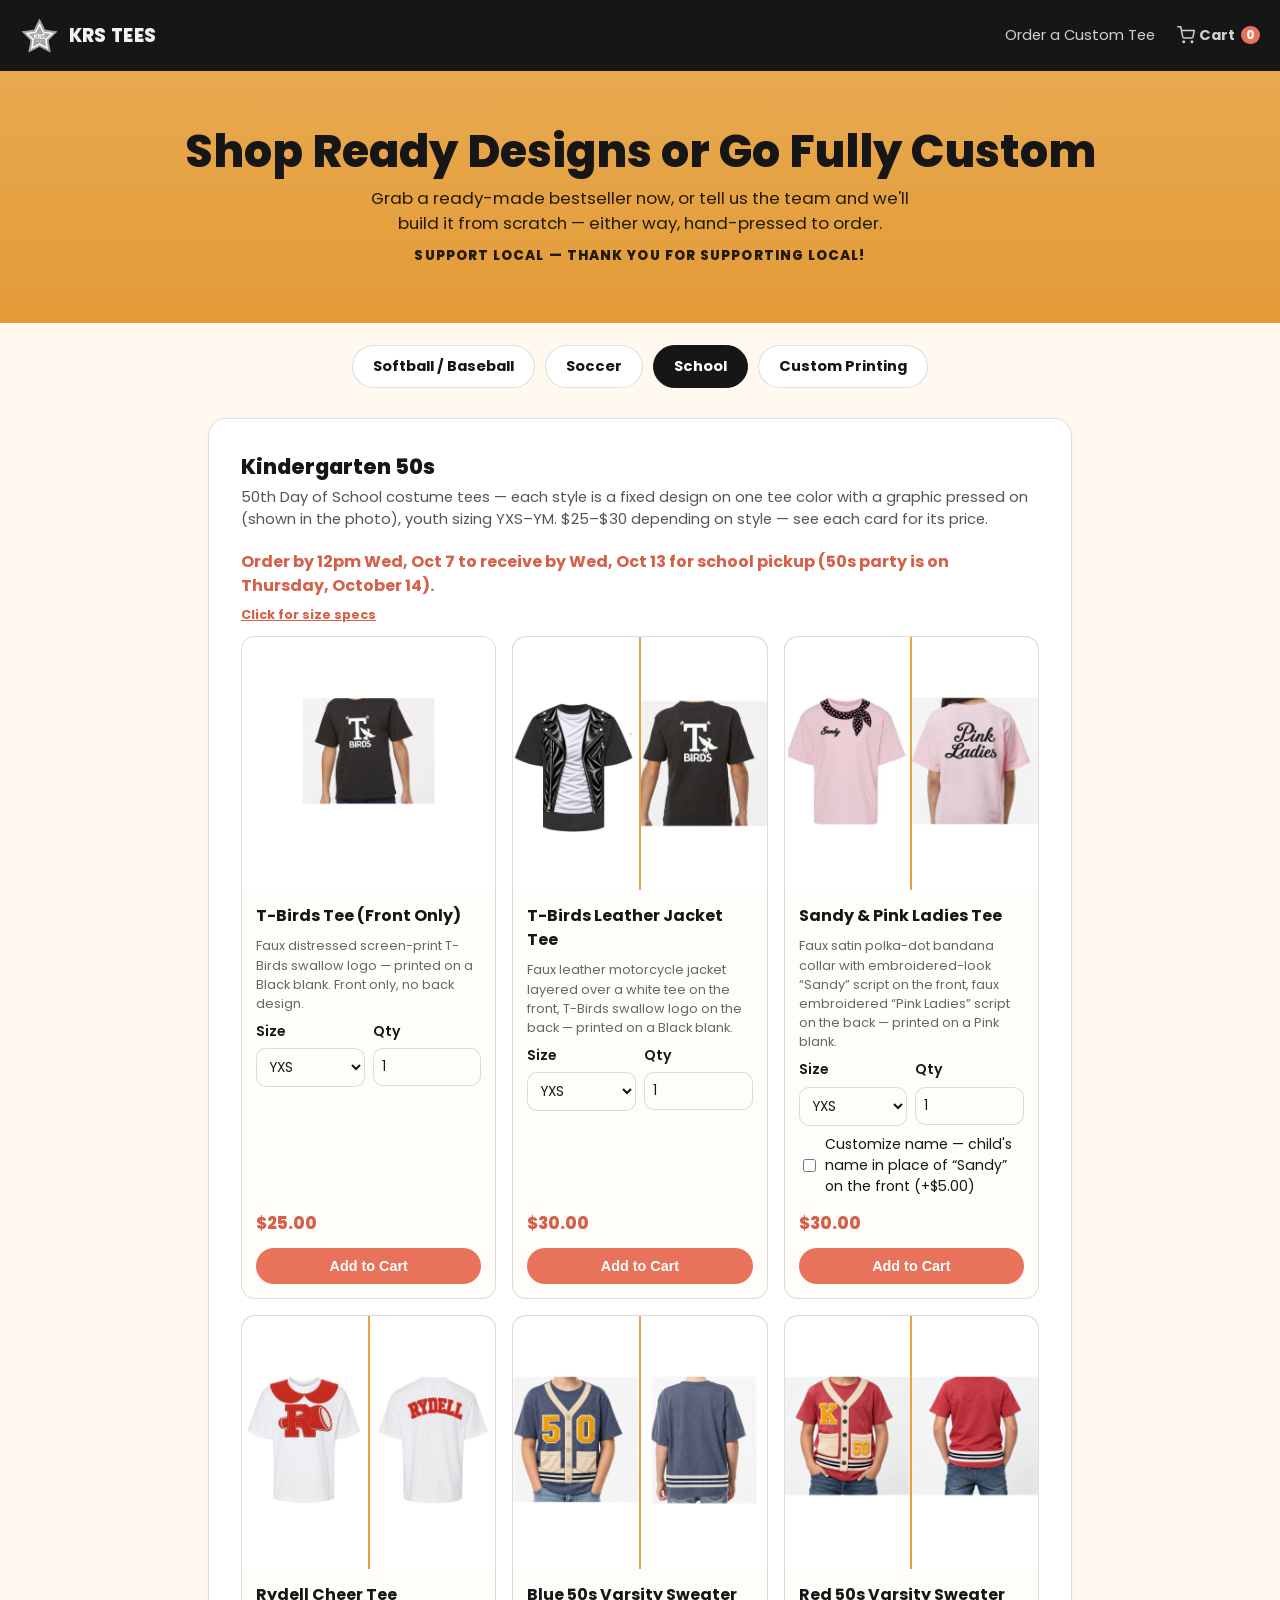
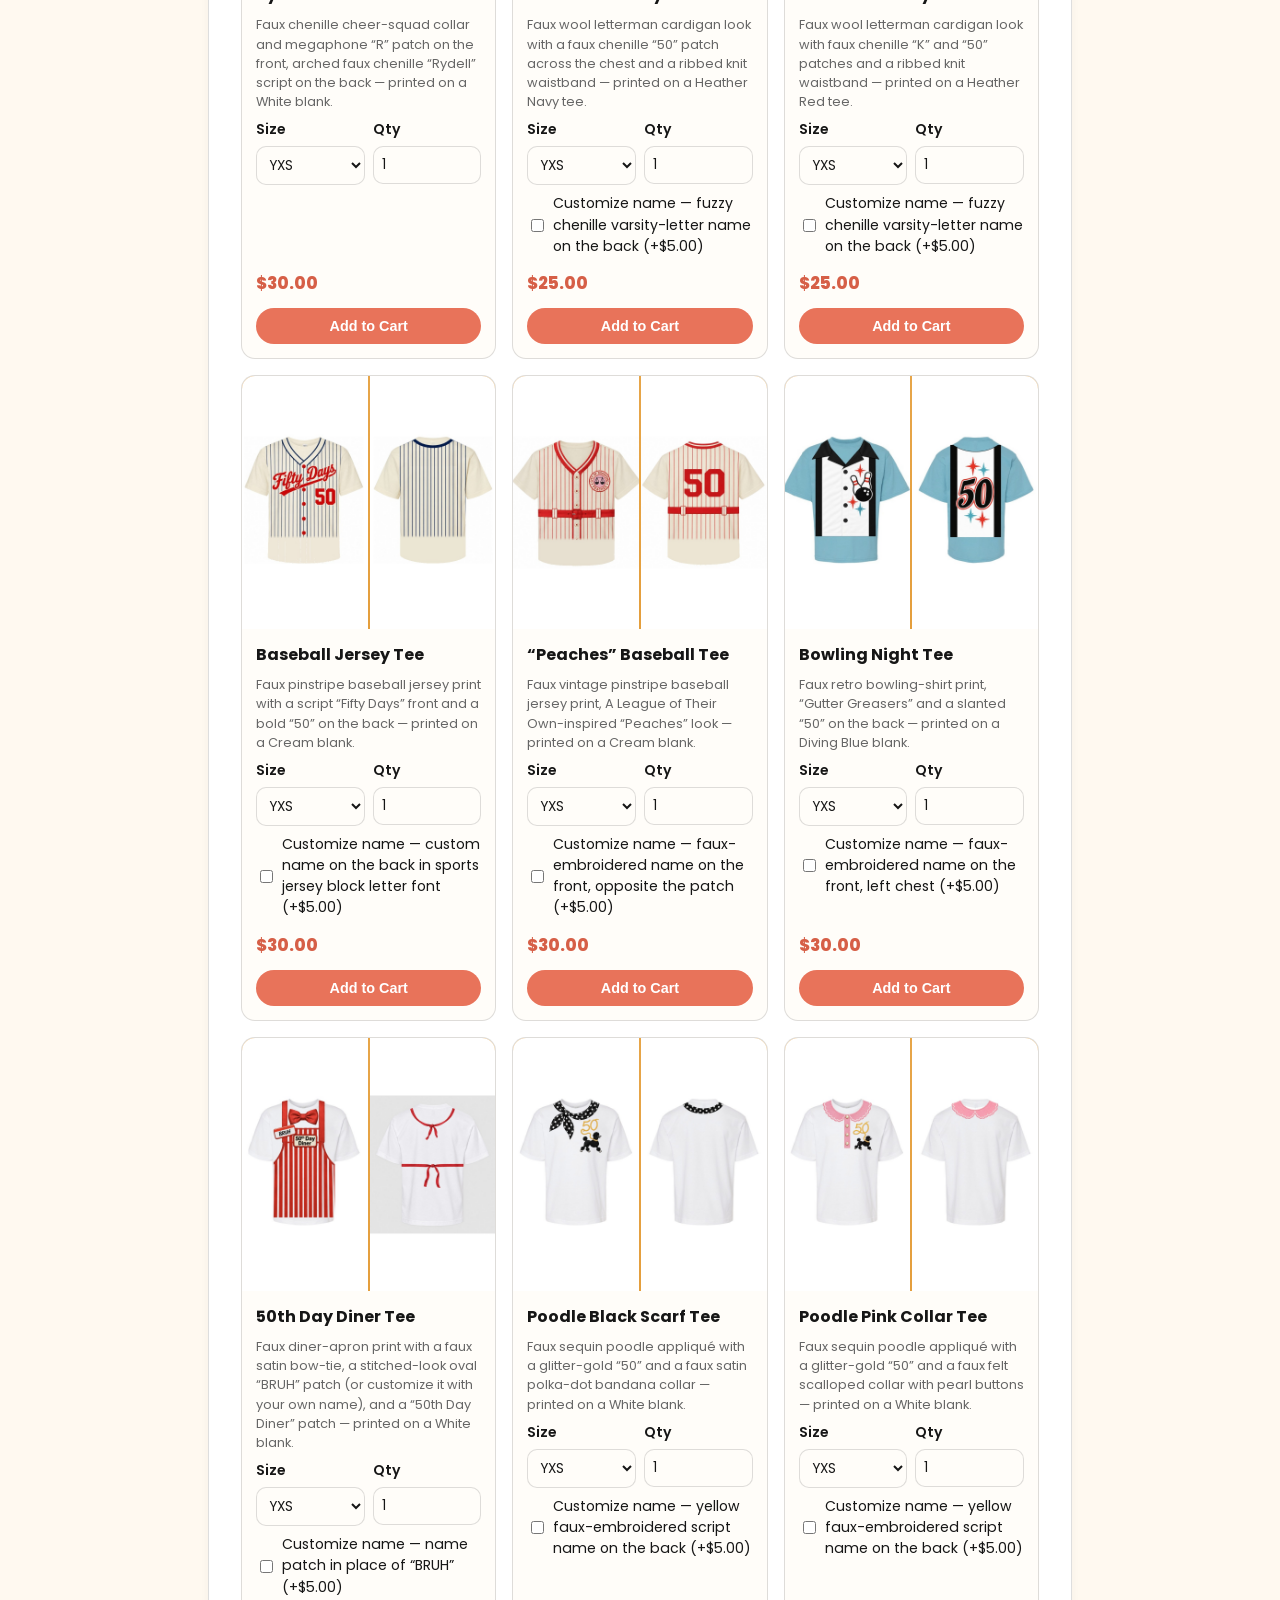
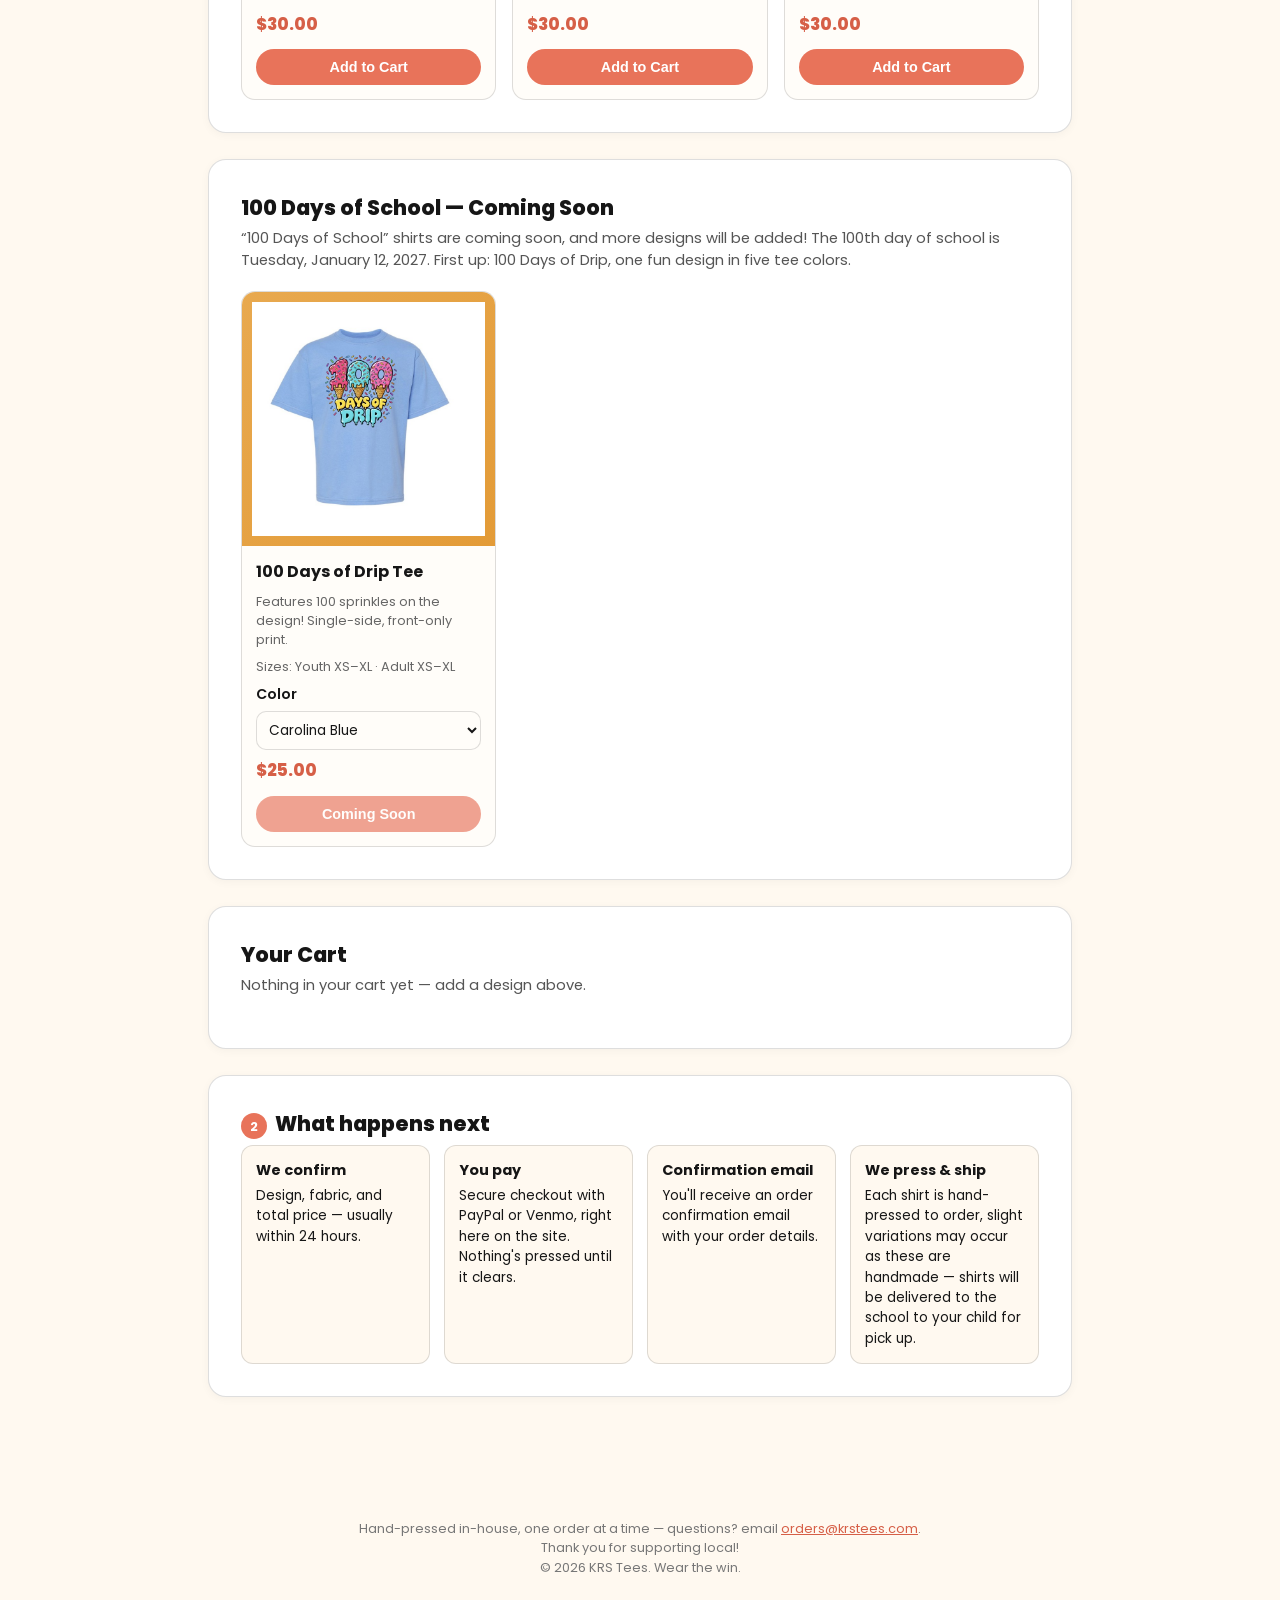
==== index.html @ df5dc6ff "Embroidery-look names (Sandy, bowling), fuzzy chenille back names on sweaters, yellow embroidered na" ====
<!DOCTYPE html>
<html lang="en">
<head>
<meta charset="UTF-8">
<meta name="viewport" content="width=device-width, initial-scale=1.0">
<title>Order Custom Tees | KRS Tees</title>
<link rel="icon" href="favicon.ico" sizes="any">
<link rel="apple-touch-icon" href="images/logo/krs-tees-star-512.png">
<link rel="preconnect" href="https://fonts.googleapis.com">
<link rel="preconnect" href="https://fonts.gstatic.com" crossorigin>
<link href="https://fonts.googleapis.com/css2?family=Poppins:wght@400;600;700;800&family=Graduate&family=Kaushan+Script&display=swap" rel="stylesheet">
<!-- PayPal Client ID for the KRSTees app is filled in below. This is the PUBLIC id, safe to have in
     a page's source — never put the Secret here or anywhere in this file. enable-funding=venmo is what makes
     the separate Venmo button appear alongside the PayPal one. -->
<script src="https://www.paypal.com/sdk/js?client-id=BAACoIJgsUQtvi5RyCH09TJaWfQK8znOmPCBamtAXzozbuGz0P4JHJkVLjLx-wQgbngI7sSDDTjRnUB_Us&currency=USD&enable-funding=venmo"></script>
<script>
// Safety net: if any product/logo photo ever fails to load (missing file, bad path,
// still being photographed, etc.) show a friendly "Photo coming soon" placeholder
// instead of a broken-image icon — a garment photo on the customizers, or just hide
// a logo overlay so it doesn't leave an ugly box floating on top of the shirt.
// This is registered before the page body loads so it catches every image, including
// the very first ones the browser requests.
(function(){
  var FALLBACK = "[data-uri]";
  document.addEventListener('error', function(e){
    var t = e.target;
    if (!t || t.tagName !== 'IMG' || t.dataset.fallbackApplied) return;
    t.dataset.fallbackApplied = '1';
    if (t.classList.contains('logoOverlay')) {
      t.style.display = 'none';
    } else if (t.src !== FALLBACK) {
      t.src = FALLBACK;
    }
  }, true);
})();
</script>
<style>
  :root{
    --gold:#E8A94F;
    --gold-deep:#E39B37;
    --ink:#161616;
    --coral:#E8735A;
    --coral-dark:#D65F47;
    --cream:#FFF9F0;
    --line:rgba(22,22,22,0.14);
    --ok:#2E7D4F;
  }
  *{box-sizing:border-box;}
  html,body{margin:0;padding:0;}
  body{
    font-family:'Poppins',system-ui,-apple-system,Segoe UI,sans-serif;
    background:var(--cream);
    color:var(--ink);
    line-height:1.5;
  }
  a{color:inherit;}
  img{max-width:100%;display:block;}

  /* ---------- top nav ---------- */
  header.site-nav{
    background:var(--ink);
    color:#f2f2f2;
    padding:16px 20px;
    display:flex;
    align-items:center;
    justify-content:space-between;
    flex-wrap:wrap;
    gap:10px;
  }
  .brand{
    font-weight:800;
    font-size:1.15rem;
    letter-spacing:.02em;
    display:flex;
    align-items:center;
    gap:8px;
  }
  .brand .star{color:var(--coral);}
  .site-nav nav{display:flex;gap:22px;font-size:.92rem;flex-wrap:wrap;align-items:center;}
  .site-nav nav a{text-decoration:none;color:#cfcfcf;}
  .site-nav nav a:hover{color:#fff;}
  .cart-link{display:inline-flex;align-items:center;font-weight:700;}
  .cart-badge{
    background:var(--coral); color:#fff; font-weight:800; font-size:.72rem;
    border-radius:999px; min-width:18px; height:18px; line-height:18px;
    display:inline-block; text-align:center; padding:0 5px; margin-left:6px;
  }

  /* ---------- hero ---------- */
  .hero{
    background:linear-gradient(180deg,var(--gold) 0%,var(--gold-deep) 100%);
    padding:clamp(28px,6vw,56px) 20px;
    text-align:center;
  }
  .hero h1{
    font-size:clamp(1.7rem,5.5vw,2.8rem);
    margin:0 0 10px;
    font-weight:800;
    line-height:1.1;
  }
  .hero p{
    max-width:560px;
    margin:0 auto;
    font-size:clamp(.95rem,2.2vw,1.05rem);
    color:#241a08;
  }
  .hero .tagline{
    display:inline-block;
    margin-top:14px;
    background:var(--ink);
    color:#fff;
    padding:6px 16px;
    border-radius:999px;
    font-size:.85rem;
    font-weight:600;
    letter-spacing:.03em;
  }

  /* ---------- gallery strip ---------- */
  .gallery-note{
    max-width:820px;
    margin:0 auto;
    padding:22px 20px 0;
    text-align:center;
    font-size:.95rem;
  }
  .gallery-note a{
    color:var(--coral-dark);
    font-weight:700;
    text-decoration:underline;
  }

  /* ---------- tab bar ---------- */
  .tab-bar{
    max-width:900px;
    margin:22px auto 0;
    padding:0 18px;
    display:flex;
    flex-wrap:wrap;
    gap:10px;
    justify-content:center;
  }
  .tab-btn{
    border:1.5px solid var(--line);
    background:#fff;
    color:var(--ink);
    padding:10px 20px;
    border-radius:999px;
    font-family:inherit;
    font-size:.92rem;
    font-weight:700;
    cursor:pointer;
  }
  .tab-btn.active{background:var(--ink);color:#fff;border-color:var(--ink);}
  .tab-panel[hidden]{display:none;}
  .portfolio-grid{display:grid;grid-template-columns:repeat(auto-fill,minmax(240px,1fr));gap:16px;margin-top:10px;}
  .portfolio-card{border:1.5px solid var(--line);border-radius:14px;overflow:hidden;background:#fffdf9;}
  .portfolio-card img{width:100%;display:block;}
  .portfolio-card .pinfo{padding:12px 14px;}
  .portfolio-card h3{margin:0 0 4px;font-size:.95rem;}
  .portfolio-card p{margin:0;font-size:.8rem;color:#666;}
  .custom-hero{display:grid;grid-template-columns:1fr 1fr;gap:14px;margin-bottom:10px;}
  .custom-hero-img{border-radius:16px;overflow:hidden;}
  .custom-hero-img img{width:100%;height:100%;object-fit:cover;display:block;}
  .custom-hero-caption{text-align:center;font-size:.85rem;color:#666;font-style:italic;margin:0 0 22px;}
  @media (max-width:640px){ .custom-hero{grid-template-columns:1fr;} }
  .tab-section-heading{
    max-width:900px;
    margin:26px auto 4px;
    padding:0 18px 8px;
    font-size:1.3rem;
    font-weight:800;
    letter-spacing:.5px;
    color:var(--ink);
    border-bottom:3px solid var(--coral);
  }
  .tab-panel > .tab-section-heading:first-child{margin-top:6px;}

  /* ---------- layout ---------- */
  main{max-width:900px;margin:0 auto;padding:30px 18px 70px;}
  .card{
    background:#fff;
    border:1px solid var(--line);
    border-radius:18px;
    padding:clamp(18px,4vw,32px);
    margin-bottom:26px;
    box-shadow:0 2px 10px rgba(22,22,22,0.04);
  }
  .card h2{
    font-size:1.3rem;
    margin:0 0 4px;
    font-weight:800;
  }
  .card .sub{
    color:#555;
    font-size:.92rem;
    margin:0 0 20px;
  }
  .step-pill{
    display:inline-flex;
    align-items:center;
    justify-content:center;
    width:26px;height:26px;
    background:var(--coral);
    color:#fff;
    border-radius:50%;
    font-size:.8rem;
    font-weight:700;
    margin-right:8px;
  }

  /* ---------- form ---------- */
  .field{margin-bottom:18px;}
  .field label{
    display:block;
    font-weight:600;
    font-size:.88rem;
    margin-bottom:6px;
  }
  .field .hint{
    font-weight:400;
    color:#777;
    font-size:.78rem;
  }
  input[type=text],
  input[type=email],
  input[type=tel],
  input[type=date],
  input[type=number],
  select,
  textarea{
    width:100%;
    padding:11px 12px;
    border:1.5px solid var(--line);
    border-radius:10px;
    font-family:inherit;
    font-size:.95rem;
    background:#fffdf9;
    color:var(--ink);
  }
  textarea{resize:vertical;min-height:80px;}
  input:focus,select:focus,textarea:focus{
    outline:none;
    border-color:var(--coral);
  }
  .row2{display:grid;grid-template-columns:1fr 1fr;gap:14px;}
  @media (max-width:520px){ .row2{grid-template-columns:1fr;} }

  /* size/qty grid */
  .size-grid{
    display:grid;
    grid-template-columns:repeat(auto-fill,minmax(84px,1fr));
    gap:10px;
    margin-top:6px;
  }
  .size-box{
    border:1.5px solid var(--line);
    border-radius:10px;
    padding:8px;
    text-align:center;
    background:#fffdf9;
  }
  .size-box label{
    font-size:.78rem;
    font-weight:700;
    margin-bottom:4px;
  }
  .size-box input{
    padding:8px 4px;
    text-align:center;
  }

  .btn{
    display:inline-block;
    background:var(--coral);
    color:#fff;
    border:none;
    padding:14px 26px;
    border-radius:999px;
    font-size:1rem;
    font-weight:700;
    cursor:pointer;
    text-decoration:none;
    text-align:center;
  }
  .btn:hover{background:var(--coral-dark);}
  .btn.secondary{
    background:var(--ink);
  }
  .btn.secondary:hover{background:#000;}
  .btn.block{display:block;width:100%;}

  .form-actions{margin-top:8px;}
  .form-note{font-size:.82rem;color:#777;margin-top:10px;}

  /* ready-made catalog */
  .product-grid{
    display:grid;
    grid-template-columns:repeat(auto-fill,minmax(220px,1fr));
    gap:16px;
    margin-top:10px;
  }
  .product-card{
    border:1.5px solid var(--line);
    border-radius:14px;
    overflow:hidden;
    display:flex;
    flex-direction:column;
    background:#fffdf9;
  }
  .product-card .thumb{
    aspect-ratio:1/1;
    background:linear-gradient(135deg,var(--gold),var(--gold-deep));
    display:flex;
    align-items:center;
    justify-content:center;
    color:#3a2a0f;
    font-weight:700;
    font-size:.85rem;
    text-align:center;
    padding:10px;
  }
  .product-card .thumb img{width:100%;height:100%;object-fit:cover;display:block;}
  .product-card .thumb.thumb-pair{padding:0;gap:2px;}
  .product-card .thumb.thumb-pair img{width:50%;height:100%;flex:none;}
  /* front-only cards: same square box and same shirt scale as one half of a front/back pair */
  .product-card .thumb.thumb-single{padding:0;background:#fff;}
  .product-card .thumb.thumb-single img{width:54%;height:100%;flex:none;object-fit:contain;}
  .product-card .pinfo{padding:14px;display:flex;flex-direction:column;gap:8px;flex:1;}
  .product-card h3{margin:0;font-size:1rem;}
  .product-card .price{font-weight:800;color:var(--coral-dark);font-size:1.05rem;margin-top:auto;}
  .product-card select,.product-card input[type=number]{padding:8px;font-size:.85rem;}
  .product-card .row2{gap:8px;}
  .product-card .btn{padding:10px 16px;font-size:.9rem;margin-top:4px;}

  .product-card .thumb img{cursor:zoom-in;}

  /* live "your name on the shirt" preview (customizable Kindergarten 50 cards) */
  .product-card .thumb.thumb-pair .cell{width:50%;height:100%;flex:none;overflow:hidden;position:relative;display:flex;justify-content:center;}
  .imgbox{display:block;position:relative;height:100%;aspect-ratio:600/1100;flex:none;container-type:inline-size;}
  .product-card .thumb.thumb-pair .imgbox img{width:100%;height:100%;flex:none;object-fit:cover;display:block;}
  .nameov{position:absolute;display:none;align-items:center;justify-content:center;transform:translate(-50%,-50%);pointer-events:none;text-align:center;}
  .nameov.on{display:flex;}
  .nameov-t{display:inline-block;white-space:nowrap;line-height:1;}
  .nameov-t.block{font-family:'Graduate','Rockwell','Georgia',serif;font-weight:400;letter-spacing:.04em;-webkit-text-stroke:.055em currentColor;paint-order:stroke fill;}
  /* faux satin-stitch embroidery: dark stitched edge + raised shadow underneath, thread-sheen layer on top */
  .nameov-t.script{position:relative;font-family:'Kaushan Script','Brush Script MT',cursive;font-weight:400;padding:0 .07em;
    --cd:color-mix(in srgb,var(--c) 55%,#000);--cl:color-mix(in srgb,var(--c) 62%,#fff);
    color:var(--cd);-webkit-text-stroke:.05em var(--cd);paint-order:stroke fill;
    filter:drop-shadow(0 .025em .018em rgba(0,0,0,.5));}
  .nameov-t.script::after{content:attr(data-t);position:absolute;left:.07em;top:0;white-space:nowrap;-webkit-text-stroke:0;text-shadow:none;color:transparent;
    background:
      linear-gradient(180deg,rgba(255,255,255,.38) 0%,rgba(255,255,255,0) 38%,rgba(0,0,0,.28) 100%),
      repeating-linear-gradient(58deg,var(--c) 0 .034em,var(--cl) .034em .052em,var(--c) .052em .09em);
    -webkit-background-clip:text;background-clip:text;}
  /* faux chenille ("fuzzy") varsity letters: felt border + fuzzy halo, yarn-textured letter on top */
  .nameov-t.chenille{position:relative;font-family:'Graduate','Rockwell','Georgia',serif;font-weight:400;letter-spacing:.07em;padding:0 .12em;
    color:#f2e8cf;-webkit-text-stroke:.2em #f2e8cf;paint-order:stroke fill;
    text-shadow:.07em 0 .045em #f2e8cf,-.07em 0 .045em #f2e8cf,0 .07em .045em #f2e8cf,0 -.07em .045em #f2e8cf,.05em .05em .045em #f2e8cf,-.05em -.05em .045em #f2e8cf,.05em -.05em .045em #f2e8cf,-.05em .05em .045em #f2e8cf;
    filter:drop-shadow(0 .04em .04em rgba(0,0,0,.55));}
  .nameov-t.chenille::after{content:attr(data-t);position:absolute;left:.12em;top:0;white-space:nowrap;-webkit-text-stroke:.03em #b97f10;paint-order:stroke fill;text-shadow:none;color:transparent;
    background:
      radial-gradient(circle at 30% 30%,rgba(255,255,255,.55) 0 .014em,rgba(255,255,255,0) .03em) 0 0/.07em .07em,
      radial-gradient(circle at 70% 70%,rgba(110,60,0,.35) 0 .014em,rgba(110,60,0,0) .03em) .035em .035em/.07em .07em,
      linear-gradient(#f0b72a,#d9951b);
    -webkit-background-clip:text;background-clip:text;}
  .k50LbBox{display:none;}
  .k50LbBox .imgbox{--lbh:min(88vh,1000px,calc(92vw * 1100 / 600));height:var(--lbh);width:calc(var(--lbh) * 600 / 1100);flex:none;background:#fff;border-radius:10px;overflow:hidden;box-shadow:0 10px 40px rgba(0,0,0,.5);}
  .k50LbBox .imgbox img{width:100%;height:100%;object-fit:cover;display:block;}
  #k50Lightbox.showbox .k50LbBox{display:block;}
  #k50Lightbox.showbox > img{display:none;}
  #k50Lightbox{
    display:none;
    position:fixed;
    inset:0;
    z-index:9999;
    background:rgba(20,15,8,.88);
    align-items:center;
    justify-content:center;
    padding:30px;
  }
  #k50Lightbox.show{display:flex;}
  #k50Lightbox img{
    max-width:min(92vw,900px);
    max-height:88vh;
    object-fit:contain;
    border-radius:10px;
    box-shadow:0 10px 40px rgba(0,0,0,.5);
    background:#fff;
  }
  #k50Lightbox .k50LightboxClose{
    position:absolute;
    top:18px;
    right:22px;
    width:40px;
    height:40px;
    border-radius:50%;
    border:none;
    background:rgba(255,255,255,.92);
    color:#222;
    font-size:1.4rem;
    line-height:40px;
    text-align:center;
    cursor:pointer;
    padding:0;
  }
  #k50Lightbox .k50LightboxCaption{
    position:absolute;
    bottom:24px;
    left:0;
    right:0;
    text-align:center;
    color:#fff;
    font-size:.9rem;
    font-weight:600;
    text-shadow:0 1px 4px rgba(0,0,0,.6);
  }

  /* cart */
  #cartSection.empty #cartBody{display:none;}
  #cartSection:not(.empty) #cartEmptyMsg{display:none;}
  .cart-line{
    display:flex;
    flex-direction:column;
    gap:6px;
    padding:10px 0;
    border-bottom:1px solid var(--line);
    font-size:.92rem;
  }
  .cart-line .row{
    display:flex;
    justify-content:space-between;
    align-items:center;
    gap:10px;
  }
  .cart-line .meta{color:#666;font-size:.8rem;}
  .cart-line .remove{
    background:none;border:none;color:var(--coral-dark);
    font-size:.8rem;font-weight:700;cursor:pointer;padding:4px;
  }
  .cart-line .cart-note{
    width:100%;
    padding:7px 9px;
    font-size:.82rem;
    border:1px solid var(--line);
    border-radius:6px;
    font-family:inherit;
  }
  .cart-subtotal-row{
    display:flex;justify-content:space-between;align-items:center;
    padding:3px 0;font-size:.88rem;color:#555;
  }
  .cart-total{
    display:flex;justify-content:space-between;align-items:center;
    padding:14px 0 6px;font-weight:800;font-size:1.1rem;
  }
  .paypal-btns-wrap{max-width:420px;margin:14px auto 0;}
  .paypal-btns-wrap .hint{display:block;text-align:center;margin-top:8px;}
  .amount-row{display:flex;gap:10px;align-items:flex-end;margin-bottom:14px;}
  .amount-row .field{flex:1;margin-bottom:0;}
  #quoteButtonsBox{display:none;}

  /* payment section */
  .pay-options{
    display:grid;
    grid-template-columns:repeat(auto-fit,minmax(190px,1fr));
    gap:16px;
  }
  @media (max-width:480px){ .pay-options{grid-template-columns:1fr;} }
  .pay-card{
    border:1.5px solid var(--line);
    border-radius:14px;
    padding:18px;
    text-align:center;
  }
  .pay-card img.logo-txt{height:22px;margin:0 auto 10px;}
  .pay-card h3{margin:0 0 6px;font-size:1.05rem;}
  .pay-card p{font-size:.85rem;color:#555;margin:0 0 14px;}

  .timeline{
    display:flex;
    gap:14px;
    flex-wrap:wrap;
    margin-top:6px;
  }
  .timeline .tstep{
    flex:1 1 140px;
    background:var(--cream);
    border:1px solid var(--line);
    border-radius:12px;
    padding:14px;
    font-size:.85rem;
  }
  .timeline .tstep b{display:block;margin-bottom:4px;font-size:.9rem;}

  footer{
    text-align:center;
    padding:26px 18px 40px;
    font-size:.8rem;
    color:#777;
  }
  footer a{color:var(--coral-dark);text-decoration:underline;}

  #confirmBanner{
    display:none;
    background:#e8f5ee;
    border:1.5px solid var(--ok);
    color:#1c5c38;
    padding:14px 18px;
    border-radius:12px;
    margin-bottom:20px;
    font-size:.92rem;
  }

  /* ---------- tee customizer ---------- */
  .customizer-grid{display:grid;grid-template-columns:1fr 1.1fr;gap:26px;}
  @media (max-width:680px){ .customizer-grid{grid-template-columns:1fr;} }
  .preview-stage{
    position:relative;
    border-radius:14px;
    overflow:hidden;
    background:#f2ede1;
    border:1px solid var(--line);
  }
  .preview-stage img.baseShirt{width:100%;display:block;}
  .preview-stage img.logoOverlay{
    position:absolute;
    top:20%;
    left:50%;
    width:44%;
    transform:translateX(-50%);
    pointer-events:none;
    filter:drop-shadow(0 1px 3px rgba(0,0,0,.3));
  }
  .cust-label{font-weight:700;font-size:.88rem;display:block;margin:0 0 8px;}
  .swatch-row{display:flex;flex-wrap:wrap;gap:12px;margin:0 0 6px;}
  .swatch-wrap{display:flex;flex-direction:column;align-items:center;gap:4px;}
  .swatch{
    width:42px;height:42px;border-radius:50%;
    border:2px solid var(--line);
    cursor:pointer;background-size:cover;background-position:center;
  }
  .swatch.active{border-color:var(--coral);box-shadow:0 0 0 2px #fff,0 0 0 4px var(--coral);}
  .swatch-label{font-size:.7rem;color:#666;text-align:center;line-height:1.1;}
  .logo-row{display:flex;flex-wrap:wrap;gap:10px;margin:0 0 6px;}
  .logo-thumb{
    width:62px;height:62px;border-radius:10px;
    border:2px solid var(--line);cursor:pointer;background:#f2ede1;
    display:flex;align-items:center;justify-content:center;padding:6px;
  }
  .logo-thumb img{max-width:100%;max-height:100%;}
  .logo-thumb.active{border-color:var(--coral);background:#fff3ec;}
  .logo-thumb .none-thumb{font-size:.62rem;font-weight:700;color:#888;text-align:center;line-height:1.15;}
  .seg-toggle{display:inline-flex;border:1.5px solid var(--line);border-radius:999px;overflow:hidden;margin-bottom:4px;}
  .seg-toggle button{
    border:none;background:#fff;padding:8px 20px;font-size:.85rem;font-weight:700;
    cursor:pointer;color:#555;font-family:inherit;
  }
  .seg-toggle button.active{background:var(--coral);color:#fff;}
  .size-chart-link{
    background:none;border:none;color:var(--coral-dark);text-decoration:underline;
    font-size:.8rem;font-weight:700;cursor:pointer;padding:0;margin-top:8px;font-family:inherit;
  }
  .size-chart-table{width:100%;border-collapse:collapse;margin-top:10px;font-size:.76rem;display:none;}
  .size-chart-table.show{display:table;}
  .size-chart-table th,.size-chart-table td{border-bottom:1px solid var(--line);padding:6px 4px;text-align:center;white-space:nowrap;}
  .size-chart-table th:first-child,.size-chart-table td:first-child{text-align:left;}
  .fabric-note{font-size:.78rem;color:#666;margin-top:8px;}
  .cust-price{font-size:1.35rem;font-weight:800;color:var(--coral-dark);margin:12px 0 6px;}
  .trademark-note{
    font-size:.76rem;color:#8a6d1f;background:#fdf3da;border:1px solid #ecd48f;
    border-radius:10px;padding:8px 10px;margin-top:14px;
  }

  /* ---------- front/back view toggle + print placement + back print ---------- */
  .view-toggle{margin:10px 0 0;text-align:center;}
  .preview-stage img.backLogoOverlay{
    position:absolute;
    top:22%;
    left:50%;
    width:44%;
    transform:translateX(-50%);
    pointer-events:none;
    filter:drop-shadow(0 1px 3px rgba(0,0,0,.3));
    display:none;
  }
  .backTextOverlay{
    position:absolute;left:50%;top:30%;
    transform:translateX(-50%);
    text-align:center;pointer-events:none;color:#222;font-weight:800;
    text-transform:uppercase;line-height:1.05;display:none;
    text-shadow:0 1px 2px rgba(255,255,255,.35);
  }
  .backTextOverlay .bt-name{display:block;font-size:1.05rem;letter-spacing:.02em;}
  .backTextOverlay .bt-number{display:block;font-size:2.1rem;margin-top:2px;}
  .jersey-back-note{font-size:.76rem;color:#666;margin-top:6px;font-style:italic;display:none;}
  .placement-options{display:flex;flex-direction:column;gap:8px;margin:0 0 4px;}
  .placement-opt{
    display:flex;align-items:flex-start;gap:8px;border:1.5px solid var(--line);
    border-radius:10px;padding:8px 10px;cursor:pointer;
  }
  .placement-opt input{margin-top:3px;}
  .placement-opt.active{border-color:var(--coral);background:#fff3ec;}
  .placement-opt strong{display:block;font-size:.83rem;}
  .placement-opt .desc{display:block;color:#666;font-size:.74rem;margin-top:1px;}
  .back-fields{display:none;margin-top:12px;}
  .back-fields.show{display:grid;}
</style>
</head>
<body>

<header class="site-nav">
  <div class="brand"><img src="images/logo/krs-tees-star-512.png" alt="KRS Tees" style="height:2.1em;width:auto;margin-right:2px;"> KRS TEES</div>
  <nav>
    <a href="#customize-tee">Order a Custom Tee</a>
    <a href="#cartSection" class="cart-link" id="cartNavLink">
      <svg width="18" height="18" viewBox="0 0 24 24" fill="none" stroke="currentColor" stroke-width="2" stroke-linecap="round" stroke-linejoin="round" style="vertical-align:-4px;margin-right:4px;"><circle cx="9" cy="21" r="1"></circle><circle cx="20" cy="21" r="1"></circle><path d="M1 1h4l2.68 13.39a2 2 0 0 0 2 1.61h9.72a2 2 0 0 0 2-1.61L23 6H6"></path></svg>Cart<span class="cart-badge" id="cartNavCount" hidden>0</span>
    </a>
  </nav>
</header>

<section class="hero">
  <h1>Shop Ready Designs or Go Fully Custom</h1>
  <p>Grab a ready-made bestseller now, or tell us the team and we'll build it from scratch — either way, hand-pressed to order.</p>
  <span class="tagline">WEAR THE WIN</span>
  <p style="margin:10px auto 0;font-weight:800;letter-spacing:.08em;text-transform:uppercase;font-size:.85rem;">Support local &mdash; thank you for supporting local!</p>
</section>

<div class="tab-bar" id="tabBar">
  <button type="button" class="tab-btn" data-tab="softball">Softball / Baseball</button>
  <button type="button" class="tab-btn" data-tab="soccer">Soccer</button>
  <button type="button" class="tab-btn active" data-tab="school">School</button>
  <button type="button" class="tab-btn" data-tab="custom">Custom Printing</button>
</div>

<main>

  <div id="confirmBanner"></div>

  <!-- ============ TAB: SOFTBALL / BASEBALL ============ -->
  <div class="tab-panel" id="tab-softball" data-tab-panel="softball" hidden>

  <h2 class="tab-section-heading">For the Players</h2>

  <!-- JERSEY CUSTOMIZER -->
  <section class="card" id="customize-jersey">
    <h2>Customize the Player Practice Jersey</h2>
    <p class="sub">Youth performance fabric — moisture-management, UPF 50 protection, snag-resistant, standard fit, self-fabric collar, rolled forward shoulder. Cleavers logo on the front; child's first name &amp; number on the back.</p>

    <div class="customizer-grid">
      <div>
        <div class="preview-stage" id="jerseyPreviewStage">
          <img class="baseShirt" id="jerseyPreviewShirt" src="images/jersey/heather-granite-front.jpg" alt="Player Practice Jersey preview">
        </div>
        <div class="seg-toggle view-toggle" id="jerseyViewToggle">
          <button type="button" data-view="front" class="active">Front</button>
          <button type="button" data-view="back">Back</button>
        </div>
        <p class="jersey-back-note" id="jerseyBackNote">Back shown with a sample name &amp; number for reference — yours will be pressed with the name and number you enter below.</p>
        <p class="fabric-note" id="jerseyFabricNote">Performance fabric — moisture-management, UPF 50, snag-resistant.</p>
      </div>

      <div>
        <span class="cust-label">Color</span>
        <div class="swatch-row" id="jerseyColorSwatches"></div>

        <div class="row2" style="margin-top:14px;">
          <div class="field" style="margin-bottom:0;">
            <label for="jerseyBackName">Child's First Name</label>
            <input type="text" id="jerseyBackName" placeholder="e.g. Casey" maxlength="14">
          </div>
          <div class="field" style="margin-bottom:0;">
            <label for="jerseyBackNumber">Number</label>
            <input type="text" id="jerseyBackNumber" placeholder="e.g. 8" maxlength="3">
          </div>
        </div>

        <div class="row2" style="margin-top:12px;">
          <div class="field" style="margin-bottom:0;">
            <label for="jerseySize">Youth Size</label>
            <select id="jerseySize">
              <option>Youth XS</option>
              <option>Youth S</option>
              <option>Youth M</option>
              <option>Youth L</option>
              <option>Youth XL</option>
            </select>
          </div>
          <div class="field" style="margin-bottom:0;">
            <label for="jerseyQty">Qty</label>
            <input type="number" id="jerseyQty" min="1" value="1">
          </div>
        </div>
        <button type="button" class="size-chart-link" id="jerseySizeChartToggle">View size chart</button>
        <table class="size-chart-table" id="jerseyChart"></table>

        <div class="cust-price" id="jerseyPrice">$20.00</div>
        <button type="button" class="btn block" id="addCustomJersey">Add to Cart</button>
      </div>
    </div>
  </section>

  <h2 class="tab-section-heading">For the Fans</h2>

  <!-- TEE CUSTOMIZER -->
  <section class="card" id="customize-tee">
    <h2>Dryblend T-shirt, Unisex and Youth Sizes</h2>
    <p class="sub">Gildan DryBlend T-Shirt — 50/50 cotton/polyester. Adult sizing is classic fit; Youth sizing is modern classic fit. Classic-width rib collar, taped neck &amp; shoulders. Same shirt and same colors in Adult and Youth sizing.</p>

    <div class="customizer-grid">
      <div>
        <div class="preview-stage" id="previewStage">
          <img class="baseShirt" id="previewShirt" src="images/tee/ash-front.jpg" alt="DryBlend T-Shirt preview">
          <img class="logoOverlay" id="previewLogo" src="images/logos/cleavers-full.png" alt="Cleavers logo placement preview">
          <img class="backLogoOverlay" id="previewBackLogo" src="images/logos/cleavers-full.png" alt="Cleavers logo, back">
          <div class="backTextOverlay" id="previewBackText"><span class="bt-name"></span><span class="bt-number"></span></div>
        </div>
        <div class="seg-toggle view-toggle" id="teeViewToggle">
          <button type="button" data-view="front" class="active">Front</button>
          <button type="button" data-view="back">Back</button>
        </div>
        <p class="fabric-note" id="fabricNote">50% cotton / 50% polyester DryBlend.</p>
      </div>

      <div>
        <span class="cust-label">Color</span>
        <div class="swatch-row" id="colorSwatches"></div>

        <span class="cust-label" style="margin-top:10px;">Logo — choose design</span>
        <div class="logo-row" id="logoThumbs"></div>

        <span class="cust-label" style="margin-top:10px;">Print Placement</span>
        <div class="placement-options" id="teePlacementOptions">
          <label class="placement-opt" data-placement="front-only">
            <input type="radio" name="teePlacement" value="front-only" checked>
            <span><strong>Front only</strong><span class="desc">Your chosen design, centered on the front.</span></span>
          </label>
          <label class="placement-opt" data-placement="back-name">
            <input type="radio" name="teePlacement" value="back-name">
            <span><strong>Add back number and/or name</strong><span class="desc">Front design plus a name/number on the back.</span></span>
          </label>
          <label class="placement-opt" data-placement="chest-back-logo">
            <input type="radio" name="teePlacement" value="chest-back-logo">
            <span><strong>Small front chest + large back logo</strong><span class="desc">Front chest: logo icon only. Back: full logo + Cleavers name.</span></span>
          </label>
        </div>

        <div class="row2 back-fields" id="teeBackFields">
          <div class="field" style="margin-bottom:0;">
            <label for="teeBackName">Back Name (optional)</label>
            <input type="text" id="teeBackName" placeholder="e.g. Casey" maxlength="14">
          </div>
          <div class="field" style="margin-bottom:0;">
            <label for="teeBackNumber">Back Number (optional)</label>
            <input type="text" id="teeBackNumber" placeholder="e.g. 8" maxlength="3">
          </div>
        </div>

        <span class="cust-label" style="margin-top:10px;">Fit</span>
        <div class="seg-toggle" id="fitToggle">
          <button type="button" data-fit="adult" class="active">Adult</button>
          <button type="button" data-fit="youth">Youth</button>
        </div>

        <div class="row2" style="margin-top:12px;">
          <div class="field" style="margin-bottom:0;">
            <label for="custSize">Size</label>
            <select id="custSize"></select>
          </div>
          <div class="field" style="margin-bottom:0;">
            <label for="custQty">Qty</label>
            <input type="number" id="custQty" min="1" value="1">
          </div>
        </div>
        <button type="button" class="size-chart-link" id="sizeChartToggle">View size chart</button>
        <table class="size-chart-table" id="adultChart"></table>
        <table class="size-chart-table" id="youthChart"></table>

        <div class="cust-price" id="custPrice">$25.00</div>
        <button type="button" class="btn block" id="addCustomTee">Add to Cart</button>
      </div>
    </div>
  </section>

  <!-- PERFORMANCE TEE CUSTOMIZER -->
  <section class="card" id="customize-perf">
    <h2>Unisex Performance Dri-fit</h2>
    <p class="sub">100% polyester moisture-management &amp; antimicrobial Dri-fit performance fabric, self-fabric collar, double-needle stitched hem with tack. Adult sizing.</p>

    <div class="customizer-grid">
      <div>
        <div class="preview-stage" id="perfPreviewStage">
          <img class="baseShirt" id="perfPreviewShirt" src="images/perf/black-front.jpg" alt="Unisex Performance Tee preview">
          <img class="logoOverlay" id="perfPreviewLogo" src="images/logos/cleavers-full.png" alt="Cleavers logo placement preview">
          <img class="backLogoOverlay" id="perfPreviewBackLogo" src="images/logos/cleavers-full.png" alt="Cleavers logo, back">
          <div class="backTextOverlay" id="perfPreviewBackText"><span class="bt-name"></span><span class="bt-number"></span></div>
        </div>
        <div class="seg-toggle view-toggle" id="perfViewToggle">
          <button type="button" data-view="front" class="active">Front</button>
          <button type="button" data-view="back">Back</button>
        </div>
        <p class="fabric-note">100% polyester moisture-management/antimicrobial performance fabric.</p>
      </div>

      <div>
        <span class="cust-label">Color</span>
        <div class="swatch-row" id="perfColorSwatches"></div>

        <span class="cust-label" style="margin-top:10px;">Logo — choose design</span>
        <div class="logo-row" id="perfLogoThumbs"></div>

        <span class="cust-label" style="margin-top:10px;">Print Placement</span>
        <div class="placement-options" id="perfPlacementOptions">
          <label class="placement-opt" data-placement="front-only">
            <input type="radio" name="perfPlacement" value="front-only" checked>
            <span><strong>Front only</strong><span class="desc">Your chosen design, centered on the front.</span></span>
          </label>
          <label class="placement-opt" data-placement="back-name">
            <input type="radio" name="perfPlacement" value="back-name">
            <span><strong>Add back number and/or name</strong><span class="desc">Front design plus a name/number on the back.</span></span>
          </label>
          <label class="placement-opt" data-placement="chest-back-logo">
            <input type="radio" name="perfPlacement" value="chest-back-logo">
            <span><strong>Small front chest + large back logo</strong><span class="desc">Front chest: logo icon only. Back: full logo + Cleavers name.</span></span>
          </label>
        </div>

        <div class="row2 back-fields" id="perfBackFields">
          <div class="field" style="margin-bottom:0;">
            <label for="perfBackName">Back Name (optional)</label>
            <input type="text" id="perfBackName" placeholder="e.g. Casey" maxlength="14">
          </div>
          <div class="field" style="margin-bottom:0;">
            <label for="perfBackNumber">Back Number (optional)</label>
            <input type="text" id="perfBackNumber" placeholder="e.g. 8" maxlength="3">
          </div>
        </div>

        <div class="row2" style="margin-top:12px;">
          <div class="field" style="margin-bottom:0;">
            <label for="perfSize">Size</label>
            <select id="perfSize"></select>
          </div>
          <div class="field" style="margin-bottom:0;">
            <label for="perfQty">Qty</label>
            <input type="number" id="perfQty" min="1" value="1">
          </div>
        </div>
        <button type="button" class="size-chart-link" id="perfSizeChartToggle">View size chart</button>
        <table class="size-chart-table" id="perfChart"></table>

        <div class="cust-price" id="perfPrice">$25.00</div>
        <button type="button" class="btn block" id="addCustomPerf">Add to Cart</button>
      </div>
    </div>
  </section>

  <!-- WOMEN'S PERFORMANCE DRI-FIT CUSTOMIZER -->
  <section class="card" id="customize-perf-womens">
    <h2>Women's Performance Dri-fit</h2>
    <p class="sub">100% polyester moisture-management &amp; antimicrobial Dri-fit performance fabric, fitted women's cut.</p>

    <div class="customizer-grid">
      <div>
        <div class="preview-stage" id="perfWomensPreviewStage">
          <img class="baseShirt" id="perfWomensPreviewShirt" src="images/perf/black-front.jpg" alt="Women's Performance Dri-fit preview">
          <img class="logoOverlay" id="perfWomensPreviewLogo" src="images/logos/cleavers-full.png" alt="Cleavers logo placement preview">
          <img class="backLogoOverlay" id="perfWomensPreviewBackLogo" src="images/logos/cleavers-full.png" alt="Cleavers logo, back">
          <div class="backTextOverlay" id="perfWomensPreviewBackText"><span class="bt-name"></span><span class="bt-number"></span></div>
        </div>
        <div class="seg-toggle view-toggle" id="perfWomensViewToggle">
          <button type="button" data-view="front" class="active">Front</button>
          <button type="button" data-view="back">Back</button>
        </div>
        <p class="fabric-note">100% polyester moisture-management/antimicrobial performance fabric, fitted cut.</p>
      </div>

      <div>
        <span class="cust-label">Color</span>
        <div class="swatch-row" id="perfWomensColorSwatches"></div>

        <span class="cust-label" style="margin-top:10px;">Logo — choose design</span>
        <div class="logo-row" id="perfWomensLogoThumbs"></div>

        <span class="cust-label" style="margin-top:10px;">Print Placement</span>
        <div class="placement-options" id="perfWomensPlacementOptions">
          <label class="placement-opt" data-placement="front-only">
            <input type="radio" name="perfWomensPlacement" value="front-only" checked>
            <span><strong>Front only</strong><span class="desc">Your chosen design, centered on the front.</span></span>
          </label>
          <label class="placement-opt" data-placement="back-name">
            <input type="radio" name="perfWomensPlacement" value="back-name">
            <span><strong>Add back number and/or name</strong><span class="desc">Front design plus a name/number on the back.</span></span>
          </label>
          <label class="placement-opt" data-placement="chest-back-logo">
            <input type="radio" name="perfWomensPlacement" value="chest-back-logo">
            <span><strong>Small front chest + large back logo</strong><span class="desc">Front chest: logo icon only. Back: full logo + Cleavers name.</span></span>
          </label>
        </div>

        <div class="row2 back-fields" id="perfWomensBackFields">
          <div class="field" style="margin-bottom:0;">
            <label for="perfWomensBackName">Back Name (optional)</label>
            <input type="text" id="perfWomensBackName" placeholder="e.g. Casey" maxlength="14">
          </div>
          <div class="field" style="margin-bottom:0;">
            <label for="perfWomensBackNumber">Back Number (optional)</label>
            <input type="text" id="perfWomensBackNumber" placeholder="e.g. 8" maxlength="3">
          </div>
        </div>

        <div class="row2" style="margin-top:12px;">
          <div class="field" style="margin-bottom:0;">
            <label for="perfWomensSize">Size</label>
            <select id="perfWomensSize"></select>
          </div>
          <div class="field" style="margin-bottom:0;">
            <label for="perfWomensQty">Qty</label>
            <input type="number" id="perfWomensQty" min="1" value="1">
          </div>
        </div>
        <button type="button" class="size-chart-link" id="perfWomensSizeChartToggle">View size chart</button>
        <table class="size-chart-table" id="perfWomensChart"></table>

        <div class="cust-price" id="perfWomensPrice">$25.00</div>
        <button type="button" class="btn block" id="addCustomPerfWomens">Add to Cart</button>
      </div>
    </div>
  </section>

  <!-- YOUTH PERFORMANCE DRI-FIT CUSTOMIZER -->
  <section class="card" id="customize-perf-youth">
    <h2>Youth Performance Dri-fit</h2>
    <p class="sub">100% polyester moisture-management &amp; antimicrobial Dri-fit performance fabric, UPF 50 protection, youth sizing.</p>

    <div class="customizer-grid">
      <div>
        <div class="preview-stage" id="perfYouthPreviewStage">
          <img class="baseShirt" id="perfYouthPreviewShirt" src="images/perf/black-front.jpg" alt="Youth Performance Dri-fit preview">
          <img class="logoOverlay" id="perfYouthPreviewLogo" src="images/logos/cleavers-full.png" alt="Cleavers logo placement preview">
          <img class="backLogoOverlay" id="perfYouthPreviewBackLogo" src="images/logos/cleavers-full.png" alt="Cleavers logo, back">
          <div class="backTextOverlay" id="perfYouthPreviewBackText"><span class="bt-name"></span><span class="bt-number"></span></div>
        </div>
        <div class="seg-toggle view-toggle" id="perfYouthViewToggle">
          <button type="button" data-view="front" class="active">Front</button>
          <button type="button" data-view="back">Back</button>
        </div>
        <p class="fabric-note">100% polyester moisture-management/antimicrobial performance fabric, UPF 50.</p>
      </div>

      <div>
        <span class="cust-label">Color</span>
        <div class="swatch-row" id="perfYouthColorSwatches"></div>

        <span class="cust-label" style="margin-top:10px;">Logo — choose design</span>
        <div class="logo-row" id="perfYouthLogoThumbs"></div>

        <span class="cust-label" style="margin-top:10px;">Print Placement</span>
        <div class="placement-options" id="perfYouthPlacementOptions">
          <label class="placement-opt" data-placement="front-only">
            <input type="radio" name="perfYouthPlacement" value="front-only" checked>
            <span><strong>Front only</strong><span class="desc">Your chosen design, centered on the front.</span></span>
          </label>
          <label class="placement-opt" data-placement="back-name">
            <input type="radio" name="perfYouthPlacement" value="back-name">
            <span><strong>Add back number and/or name</strong><span class="desc">Front design plus a name/number on the back.</span></span>
          </label>
          <label class="placement-opt" data-placement="chest-back-logo">
            <input type="radio" name="perfYouthPlacement" value="chest-back-logo">
            <span><strong>Small front chest + large back logo</strong><span class="desc">Front chest: logo icon only. Back: full logo + Cleavers name.</span></span>
          </label>
        </div>

        <div class="row2 back-fields" id="perfYouthBackFields">
          <div class="field" style="margin-bottom:0;">
            <label for="perfYouthBackName">Back Name (optional)</label>
            <input type="text" id="perfYouthBackName" placeholder="e.g. Casey" maxlength="14">
          </div>
          <div class="field" style="margin-bottom:0;">
            <label for="perfYouthBackNumber">Back Number (optional)</label>
            <input type="text" id="perfYouthBackNumber" placeholder="e.g. 8" maxlength="3">
          </div>
        </div>

        <div class="row2" style="margin-top:12px;">
          <div class="field" style="margin-bottom:0;">
            <label for="perfYouthSize">Size</label>
            <select id="perfYouthSize"></select>
          </div>
          <div class="field" style="margin-bottom:0;">
            <label for="perfYouthQty">Qty</label>
            <input type="number" id="perfYouthQty" min="1" value="1">
          </div>
        </div>
        <button type="button" class="size-chart-link" id="perfYouthSizeChartToggle">View size chart</button>
        <table class="size-chart-table" id="perfYouthChart"></table>

        <div class="cust-price" id="perfYouthPrice">$25.00</div>
        <button type="button" class="btn block" id="addCustomPerfYouth">Add to Cart</button>
      </div>
    </div>
  </section>

  <!-- WOMEN'S BUTTERSOFT TEE CUSTOMIZER (kept last per Anne's request) -->
  <section class="card" id="customize-buttersoft">
    <h2>Women's Buttersoft Tee</h2>
    <p class="sub">Fitted buttery-soft blend, crew neckline — our softest women's tee. Add your logo and pick a size below.</p>

    <div class="customizer-grid">
      <div>
        <div class="preview-stage" id="buttersoftPreviewStage">
          <img class="baseShirt" id="buttersoftPreviewShirt" src="images/buttersoft/white.jpg" alt="Women's Buttersoft Tee preview">
          <img class="logoOverlay" id="buttersoftPreviewLogo" src="images/logos/cleavers-full.png" alt="Cleavers logo placement preview">
        </div>
        <p class="fabric-note">Buttery-soft fitted blend.</p>
      </div>

      <div>
        <span class="cust-label">Color</span>
        <div class="swatch-row" id="buttersoftColorSwatches"></div>

        <span class="cust-label" style="margin-top:10px;">Logo (front, centered)</span>
        <div class="logo-row" id="buttersoftLogoThumbs"></div>

        <div class="row2" style="margin-top:12px;">
          <div class="field" style="margin-bottom:0;">
            <label for="buttersoftSize">Size</label>
            <select id="buttersoftSize"></select>
          </div>
          <div class="field" style="margin-bottom:0;">
            <label for="buttersoftQty">Qty</label>
            <input type="number" id="buttersoftQty" min="1" value="1">
          </div>
        </div>

        <div class="cust-price" id="buttersoftPrice">$25.00</div>
        <button type="button" class="btn block" id="addCustomButtersoft">Add to Cart</button>
      </div>
    </div>
  </section>

  </div>
  <!-- ============ END TAB: SOFTBALL / BASEBALL ============ -->

  <!-- ============ TAB: SOCCER ============ -->
  <div class="tab-panel" id="tab-soccer" data-tab-panel="soccer" hidden>

  <!-- WHITE WOLVES PERFORMANCE TEE CUSTOMIZER (adult + kids, Gray/White/Black) -->
  <section class="card" id="customize-wolves-perf">
    <h2>Customize the White Wolves Performance Tee</h2>
    <p class="sub">100% polyester moisture-management &amp; antimicrobial performance fabric, self-fabric collar, double-needle stitched hem with tack. Adult and Youth sizing. Gray, White, or Black.</p>

    <div class="customizer-grid">
      <div>
        <div class="preview-stage" id="wolvesPerfPreviewStage">
          <img class="baseShirt" id="wolvesPerfPreviewShirt" src="images/perf/platinum-front.jpg" alt="White Wolves Performance Tee preview">
          <img class="logoOverlay" id="wolvesPerfPreviewLogo" src="images/logos/white-wolves-dark.png" alt="White Wolves logo placement preview">
        </div>
        <p class="fabric-note">100% polyester moisture-management/antimicrobial performance fabric.</p>
      </div>

      <div>
        <span class="cust-label">Color</span>
        <div class="swatch-row" id="wolvesPerfColorSwatches"></div>

        <span class="cust-label" style="margin-top:10px;">Fit</span>
        <div class="seg-toggle" id="wolvesPerfFitToggle">
          <button type="button" data-fit="adult" class="active">Adult</button>
          <button type="button" data-fit="youth">Youth</button>
        </div>

        <div class="row2" style="margin-top:12px;">
          <div class="field" style="margin-bottom:0;">
            <label for="wolvesPerfSize">Size</label>
            <select id="wolvesPerfSize"></select>
          </div>
          <div class="field" style="margin-bottom:0;">
            <label for="wolvesPerfQty">Qty</label>
            <input type="number" id="wolvesPerfQty" min="1" value="1">
          </div>
        </div>
        <button type="button" class="size-chart-link" id="wolvesPerfSizeChartToggle">View size chart</button>
        <table class="size-chart-table" id="wolvesPerfAdultChart"></table>
        <table class="size-chart-table" id="wolvesPerfYouthChart"></table>

        <div class="cust-price" id="wolvesPerfPrice">$25.00</div>
        <button type="button" class="btn block" id="addWolvesPerf">Add to Cart</button>
      </div>
    </div>
  </section>

  <!-- WHITE WOLVES BUTTERSOFT TEE CUSTOMIZER (Gray/White/Black) -->
  <section class="card" id="customize-wolves-buttersoft">
    <h2>Customize the White Wolves Buttersoft Tee</h2>
    <p class="sub">Fitted buttery-soft blend, crew neckline. Gray, White, or Black.</p>

    <div class="customizer-grid">
      <div>
        <div class="preview-stage" id="wolvesButtersoftPreviewStage">
          <img class="baseShirt" id="wolvesButtersoftPreviewShirt" src="images/buttersoft/dark-grey.jpg" alt="White Wolves Buttersoft Tee preview">
          <img class="logoOverlay" id="wolvesButtersoftPreviewLogo" src="images/logos/white-wolves-dark.png" alt="White Wolves logo placement preview">
        </div>
        <p class="fabric-note">Buttery-soft fitted blend.</p>
      </div>

      <div>
        <span class="cust-label">Color</span>
        <div class="swatch-row" id="wolvesButtersoftColorSwatches"></div>

        <div class="row2" style="margin-top:12px;">
          <div class="field" style="margin-bottom:0;">
            <label for="wolvesButtersoftSize">Size</label>
            <select id="wolvesButtersoftSize"></select>
          </div>
          <div class="field" style="margin-bottom:0;">
            <label for="wolvesButtersoftQty">Qty</label>
            <input type="number" id="wolvesButtersoftQty" min="1" value="1">
          </div>
        </div>

        <div class="cust-price" id="wolvesButtersoftPrice">$30.00</div>
        <button type="button" class="btn block" id="addWolvesButtersoft">Add to Cart</button>
      </div>
    </div>
  </section>

  </div>
  <!-- ============ END TAB: SOCCER ============ -->

  <!-- ============ TAB: SCHOOL ============ -->
  <div class="tab-panel" id="tab-school" data-tab-panel="school">


  <!-- KINDERGARTEN 50s (fixed design, fixed color per style, youth XS-M) -->
  <section class="card" id="kinder50">
    <h2>Kindergarten 50s</h2>
    <p class="sub">50th Day of School costume tees — each style is a fixed design on one tee color with a graphic pressed on (shown in the photo), youth sizing YXS–YM. $25–$30 depending on style — see each card for its price.</p>
    <p style="font-weight:700;color:var(--coral-dark);margin:4px 0 0;">Order by 12pm Wed, Oct 7 to receive by Wed, Oct 13 for school pickup (50s party is on Thursday, October 14).</p>
    <button type="button" class="size-chart-link" id="kinder50SizeChartToggle">Click for size specs</button>
    <table class="size-chart-table" id="kinder50Chart"></table>
    <div class="product-grid" id="kinder50Grid"></div>
  </section>

  <!-- 100 DAYS OF SCHOOL (coming soon — not orderable yet): ONE shirt, five color options -->
  <section class="card" id="drip100">
    <h2>100 Days of School &mdash; Coming Soon</h2>
    <p class="sub">&ldquo;100 Days of School&rdquo; shirts are coming soon, and more designs will be added! The 100th day of school is Tuesday, January 12, 2027. First up: 100 Days of Drip, one fun design in five tee colors.</p>
    <div class="product-grid" id="drip100Grid">
      <div class="product-card">
        <div class="thumb"><img id="dripImg" src="images/100days/drip-carolina-blue.jpg" alt="100 Days of Drip tee in Carolina Blue" loading="lazy"></div>
        <div class="pinfo">
          <h3>100 Days of Drip Tee</h3>
          <p style="margin:0;font-size:.8rem;color:#666;">Features 100 sprinkles on the design! Single-side, front-only print.</p>
          <p style="margin:0;font-size:.8rem;color:#666;">Sizes: Youth XS&ndash;XL &middot; Adult XS&ndash;XL</p>
          <div class="field" style="margin-bottom:0;">
            <label for="dripColor">Color</label>
            <select id="dripColor"><option value="carolina-blue">Carolina Blue</option><option value="white">White</option><option value="yellow">Yellow</option><option value="diving-blue">Diving Blue</option><option value="azalea">Azalea</option></select>
          </div>
          <div class="price">$25.00</div>
          <button type="button" class="btn block" disabled aria-disabled="true" style="opacity:.65;cursor:not-allowed;">Coming Soon</button>
        </div>
      </div>
    </div>
  </section>

  </div>
  <!-- ============ END TAB: SCHOOL ============ -->

  <!-- ============ TAB: CUSTOM PRINTING ============ -->
  <div class="tab-panel" id="tab-custom" data-tab-panel="custom" hidden>

  <section class="custom-hero">
    <div class="custom-hero-img"><img src="images/hero/custom-dugout.jpg" alt="Family in custom KRS Tees on a baseball dugout bench — kids in star-logo tees, coach in a custom back-print tee"></div>
    <div class="custom-hero-img"><img src="images/hero/custom-family.jpg" alt="Family portrait wearing custom KRS Tees designs — star logo, number, lightning bolt, and bird logo tees"></div>
  </section>
  <p class="custom-hero-caption">Real families, real teams — every design here started as a photo, a logo, or just an idea.</p>

  <section class="card">
    <h2>Custom Printing</h2>
    <p class="sub">A few examples of what we can print on anything — your design, your garment. Tell us what you're picturing in the form below.</p>
    <div class="portfolio-grid">
      <div class="portfolio-card">
        <img src="images/portfolio/dog-inout.jpg" alt="Custom pet design example — dog wearing a drive-thru hat">
        <div class="pinfo"><h3>Pet Portraits</h3><p>Send us a photo — we'll turn your dog (or cat) into wearable art.</p></div>
      </div>
      <div class="portfolio-card">
        <img src="images/portfolio/dog-conan.jpg" alt="Custom pet design example — dog in a costume with a funny caption">
        <div class="pinfo"><h3>Custom Captions</h3><p>Funny, sweet, or somewhere in between — we'll match the design to your caption.</p></div>
      </div>
    </div>
  </section>

  <!-- CUSTOM ORDER FORM -->
  <section class="card" id="order-form">
    <h2><span class="step-pill">1</span>Or tell us what you need — fully custom</h2>
    <p class="sub">Fill this out and it'll open a pre-filled email straight to us — nothing is charged yet.</p>

    <form id="orderForm">
      <div class="row2">
        <div class="field">
          <label for="name">Your name</label>
          <input type="text" id="name" required>
        </div>
        <div class="field">
          <label for="email">Email</label>
          <input type="email" id="email" required>
        </div>
      </div>

      <div class="row2">
        <div class="field">
          <label for="phone">Phone <span class="hint">(optional, for faster turnaround)</span></label>
          <input type="tel" id="phone">
        </div>
        <div class="field">
          <label for="needBy">Need it by <span class="hint">(optional)</span></label>
          <input type="date" id="needBy">
        </div>
      </div>

      <div class="field">
        <label for="teamName">Team / design name</label>
        <input type="text" id="teamName" placeholder="e.g. LV White Wolves, or 'Family reunion 2026'" required>
      </div>

      <div class="field">
        <label for="fabric">Fabric / style</label>
        <select id="fabric">
          <option>Women's Buttery Soft</option>
          <option>Dryfit Jersey</option>
          <option>Cotton</option>
          <option>Not sure — recommend one</option>
        </select>
      </div>

      <div class="row2">
        <div class="field">
          <label for="shirtColor">Shirt color</label>
          <input type="text" id="shirtColor" placeholder="e.g. Black">
        </div>
        <div class="field">
          <label for="designColor">Design / print colors</label>
          <input type="text" id="designColor" placeholder="e.g. Orange & black, matches logo">
        </div>
      </div>

      <div class="field">
        <label>Sizes & quantities <span class="hint">— fill in only the ones you need</span></label>
        <div class="size-grid">
          <div class="size-box"><label>YS</label><input type="number" min="0" class="sizeQty" data-size="Youth S" value="0"></div>
          <div class="size-box"><label>YM</label><input type="number" min="0" class="sizeQty" data-size="Youth M" value="0"></div>
          <div class="size-box"><label>YL</label><input type="number" min="0" class="sizeQty" data-size="Youth L" value="0"></div>
          <div class="size-box"><label>S</label><input type="number" min="0" class="sizeQty" data-size="Adult S" value="0"></div>
          <div class="size-box"><label>M</label><input type="number" min="0" class="sizeQty" data-size="Adult M" value="0"></div>
          <div class="size-box"><label>L</label><input type="number" min="0" class="sizeQty" data-size="Adult L" value="0"></div>
          <div class="size-box"><label>XL</label><input type="number" min="0" class="sizeQty" data-size="Adult XL" value="0"></div>
          <div class="size-box"><label>2XL</label><input type="number" min="0" class="sizeQty" data-size="Adult 2XL" value="0"></div>
          <div class="size-box"><label>3XL</label><input type="number" min="0" class="sizeQty" data-size="Adult 3XL" value="0"></div>
        </div>
      </div>

      <div class="field">
        <label for="personalize">Personalization <span class="hint">— one name/number per line, if this is a roster order</span></label>
        <textarea id="personalize" placeholder="Example:&#10;Jordan #8 - Medium&#10;Casey #21 - Large"></textarea>
      </div>

      <div class="field">
        <label for="notes">Anything else we should know?</label>
        <textarea id="notes" placeholder="Logo file, reference photo/link, deadline details, etc. — attach any images to the email before you send it."></textarea>
      </div>

      <div class="form-actions">
        <button type="submit" class="btn block">Email This Order Request</button>
        <p class="form-note">This opens your email app with everything filled in. Attach your logo or reference photos there before hitting send. We'll reply with a firm price and a payment link.</p>
      </div>
    </form>
  </section>

  </div>
  <!-- ============ END TAB: CUSTOM PRINTING ============ -->

  <!-- CART / CHECKOUT -->
  <section class="card empty" id="cartSection">
    <h2>Your Cart</h2>
    <p class="sub" id="cartEmptyMsg">Nothing in your cart yet — add a design above.</p>
    <div id="cartBody">
      <div id="cartLines"></div>
      <div class="row2" style="margin:14px 0 0;">
        <div class="field" style="margin-bottom:8px;">
          <label for="cartChildName">Child&rsquo;s name (required)</label>
          <input type="text" id="cartChildName" placeholder="Child&rsquo;s first &amp; last name">
        </div>
        <div class="field" style="margin-bottom:8px;">
          <label for="cartChildClass">Child&rsquo;s class / teacher (required)</label>
          <input type="text" id="cartChildClass" placeholder="e.g. Mrs. Smith, Room 4">
        </div>
        <div class="field" style="margin-bottom:8px;">
          <label for="cartParentName">Parent name</label>
          <input type="text" id="cartParentName" autocomplete="name" placeholder="Parent / guardian name">
        </div>
        <div class="field" style="margin-bottom:8px;">
          <label for="cartParentMobile">Parent mobile</label>
          <input type="tel" id="cartParentMobile" autocomplete="tel" placeholder="(555) 555-5555">
        </div>
        <div class="field" style="margin-bottom:8px;">
          <label for="cartParentEmail">Parent email</label>
          <input type="email" id="cartParentEmail" autocomplete="email" placeholder="you@example.com">
        </div>
      </div>
      <p class="form-note" id="cartNamesErr" style="display:none;color:var(--coral-dark);font-weight:700;margin:0 0 8px;">Please enter your child&rsquo;s name and class so we can deliver the right shirts.</p>
      <div class="cart-subtotal-row"><span>Subtotal</span><span id="cartSubtotal">$0.00</span></div>
      <div class="cart-subtotal-row"><span>Sales Tax (Clark County, NV &middot; 8.375%)</span><span id="cartTax">$0.00</span></div>
      <div class="cart-total"><span>Total</span><span id="cartTotal">$0.00</span></div>
      <div class="paypal-btns-wrap">
        <div id="paypal-button-container"></div>
        <div id="venmo-button-container" style="margin-top:8px;"></div>
        <span class="hint">Secure checkout via PayPal — Venmo appears as its own button when available on your device.</span>
      </div>
    </div>
  </section>

  <!-- STEP 2: TIMELINE -->
  <section class="card">
    <h2><span class="step-pill">2</span>What happens next</h2>
    <div class="timeline">
      <div class="tstep"><b>We confirm</b>Design, fabric, and total price — usually within 24 hours.</div>
      <div class="tstep"><b>You pay</b>Secure checkout with PayPal or Venmo, right here on the site. Nothing's pressed until it clears.</div>
      <div class="tstep"><b>Confirmation email</b>You'll receive an order confirmation email with your order details.</div>
      <div class="tstep"><b>We press & ship</b>Each shirt is hand-pressed to order, slight variations may occur as these are handmade — shirts will be delivered to the school to your child for pick up.</div>
    </div>
  </section>

</main>

<footer>
  Hand-pressed in-house, one order at a time — questions? email
  <a href="mailto:orders@krstees.com">orders@krstees.com</a>.
  <br>Thank you for supporting local!
  <br>© <span id="year"></span> KRS Tees. Wear the win.
</footer>

<script>
document.getElementById('year').textContent = new Date().getFullYear();

// ======= REQUIRED: set these before this page goes live =======
const ORDERS_EMAIL = "orders@krstees.com";
// The PayPal Client ID goes in the <script src="...paypal.com/sdk/js?client-id=..."> tag up in <head> —
// edit it there, not here. Never put your Secret key anywhere in this file.

// Orders hub (Google Sheet) — paste your deployed Apps Script Web App URL here.
// See README-ORDERS-HUB.md for the one-time setup. Leave blank to disable —
// checkout and the order form both work fine either way, they just will not log.
const ORDER_HUB_WEBHOOK_URL = "https://script.google.com/macros/s/AKfycbyvLwW-y9bShLzicPcQ5qlEu9i07FAoqz7gwtTi9cfpLrYaikr5THdzXotH1nxjNQwyFg/exec";
const ORDER_HUB_KEY = "uQJbJAM8ECt0GT3eBzManmg2wBOO"; // must match SHARED_SECRET in the Apps Script
// Clark County, NV combined sales tax rate (state + county), applied to every order.
// KRS Tees is a Las Vegas / Clark County business — if you ever ship or sell outside
// Clark County, double check whether a different rate applies before relying on this.
const NV_SALES_TAX_RATE = 0.08375;

// ======= STALE-PAGE GUARD =======
// A customer once checked out from a copy of this page that their browser had
// cached from before sales tax existed, so they were charged the pre-tax amount.
// version.json is deployed alongside this file and is never cached. If the build
// on the server no longer matches the one baked into this page, the page is out of
// date: reload once to pick up the new one, and if it is still stale after that,
// refuse to render the checkout buttons rather than take a wrong-amount payment.
// Bump SITE_BUILD_ID and version.json together on every deploy that changes money.
const SITE_BUILD_ID = '2026-10-04-kinder50-catalog-v25';
let siteBuildStale = false;

function showStaleNotice(){
  const banner = document.getElementById('confirmBanner');
  if (banner) {
    banner.style.display = 'block';
    banner.textContent = 'This page is out of date. Please refresh before checking out so your order total is correct.';
  }
  const ppBox = document.getElementById('paypal-button-container');
  const vBox = document.getElementById('venmo-button-container');
  const msg = '<p class="form-note">This page is out of date. Please refresh the page to check out.</p>';
  if (ppBox) ppBox.innerHTML = msg;
  if (vBox) vBox.innerHTML = '';
}

async function checkSiteBuild(){
  try {
    const res = await fetch('version.json?t=' + Date.now(), { cache: 'no-store' });
    if (!res.ok) return;
    const v = await res.json();
    if (!v || !v.build || v.build === SITE_BUILD_ID) return;
    // Server has a newer build than this page.
    let alreadyReloaded = false;
    try { alreadyReloaded = sessionStorage.getItem('krsBuildReloaded') === '1'; } catch (e) {}
    if (!alreadyReloaded) {
      try { sessionStorage.setItem('krsBuildReloaded', '1'); } catch (e) {}
      location.reload();
      return;
    }
    siteBuildStale = true;
    showStaleNotice();
  } catch (e) {
    // Offline, blocked, or version.json missing — never block a sale over this.
  }
}

checkSiteBuild();
window.addEventListener('pageshow', checkSiteBuild);
document.addEventListener('visibilitychange', function(){
  if (!document.hidden) checkSiteBuild();
});

// Fires-and-forgets a row to the orders hub. Never throws and never blocks
// checkout or the order form — a logging hiccup should not cost a sale.
function logOrderToHub(payload){
  if (!ORDER_HUB_WEBHOOK_URL) return;
  try {
    fetch(ORDER_HUB_WEBHOOK_URL, {
      method: 'POST',
      mode: 'no-cors', // Apps Script Web Apps do not send CORS headers back; we do not need to read the response
      body: JSON.stringify({ key: ORDER_HUB_KEY, ...payload })
    }).catch(() => {});
  } catch (e) { /* ignore — logging must never break the page */ }
}

let cart = []; // { key, name, variantLabel, size, number, qty, price }

function money(n){ return `$${n.toFixed(2)}`; }

function renderCart(){
  const section = document.getElementById('cartSection');
  const linesEl = document.getElementById('cartLines');
  section.classList.toggle('empty', cart.length === 0);
  linesEl.innerHTML = cart.map(l => `
    <div class="cart-line">
      <div class="row">
        <div>
          <div>${l.name} — ${l.variantLabel} × ${l.qty}</div>
          <div class="meta">${l.size}${l.number ? ' · #' + l.number : ''} · ${money(l.price)} each</div>
        </div>
        <div style="display:flex;align-items:center;gap:10px;">
          <div>${money(l.price * l.qty)}</div>
          <button type="button" class="remove" data-key="${l.key}">Remove</button>
        </div>
      </div>
      <input type="text" class="cart-note" data-key="${l.key}" placeholder="Special instructions (e.g. no nametag, add nametag)" value="${(l.customNote || '').replace(/"/g, '&quot;')}">
    </div>
  `).join('');
  linesEl.querySelectorAll('.remove').forEach(btn => {
    btn.addEventListener('click', () => {
      cart = cart.filter(l => l.key !== btn.dataset.key);
      renderCart();
    });
  });
  linesEl.querySelectorAll('.cart-note').forEach(inp => {
    inp.addEventListener('input', () => {
      const line = cart.find(c => c.key === inp.dataset.key);
      if (line) line.customNote = inp.value;
    });
  });
  const subtotal = cart.reduce((sum, l) => sum + l.price * l.qty, 0);
  const tax = +(subtotal * NV_SALES_TAX_RATE).toFixed(2);
  const total = +(subtotal + tax).toFixed(2);
  document.getElementById('cartSubtotal').textContent = money(subtotal);
  document.getElementById('cartTax').textContent = money(tax);
  document.getElementById('cartTotal').textContent = money(total);
  renderCheckoutButtons(subtotal, tax, total);

  const cartCount = cart.reduce((sum, l) => sum + l.qty, 0);
  const cartBadge = document.getElementById('cartNavCount');
  if (cartBadge) {
    cartBadge.textContent = cartCount;
    cartBadge.hidden = cartCount === 0;
  }
}

// Renders (or re-renders) the real PayPal + Venmo buttons for the cart total.
// Re-rendering on every cart change is the simplest reliable way to keep the
// amount in sync with the PayPal SDK, which doesn't support updating an
// already-rendered button's amount directly.
let paypalCartButtons = null, venmoCartButtons = null;
function renderCheckoutButtons(subtotal, tax, total){
  const ppBox = document.getElementById('paypal-button-container');
  const vBox = document.getElementById('venmo-button-container');
  if (typeof paypal === 'undefined') {
    ppBox.innerHTML = '<p class="form-note">Add your PayPal Client ID at the top of this file to enable checkout.</p>';
    return;
  }
  if (paypalCartButtons) paypalCartButtons.close();
  if (venmoCartButtons) venmoCartButtons.close();
  if (total <= 0) { ppBox.innerHTML = ''; vBox.innerHTML = ''; return; }
  if (siteBuildStale) { showStaleNotice(); return; }

  const orderConfig = {
    onClick: (data, actions) => {
      const childInput = document.getElementById('cartChildName');
      const classInput = document.getElementById('cartChildClass');
      const errEl = document.getElementById('cartNamesErr');
      if (!childInput.value.trim() || !classInput.value.trim()) {
        errEl.style.display = 'block';
        (childInput.value.trim() ? classInput : childInput).focus();
        return actions.reject();
      }
      errEl.style.display = 'none';
      return actions.resolve();
    },
    createOrder: (data, actions) => actions.order.create({
      purchase_units: [{ amount: { value: total.toFixed(2) } }]
    }),
    onApprove: (data, actions) => actions.order.capture().then((details) => {
      const payer = (details && details.payer) || {};
      const payerName = payer.name ? `${payer.name.given_name || ''} ${payer.name.surname || ''}`.trim() : '';
      const val = id => document.getElementById(id).value.trim();
      const parentName = val('cartParentName') || payerName;
      const parentMobile = val('cartParentMobile');
      const parentEmail = val('cartParentEmail') || payer.email_address || '';
      const childName = val('cartChildName');
      const childClass = val('cartChildClass');
      const itemsSummary = cart.map(l =>
        `${l.name} — ${l.variantLabel} (${l.size}${l.number ? ' · #' + l.number : ''}) x${l.qty}${l.customNote ? ' [Note: ' + l.customNote + ']' : ''}`
      ).join('; ');
      const lineItems = cart.map(l => ({
        product: l.name,
        logo: l.logo || '',
        placement: l.placement || '',
        fit: l.fit || '',
        size: l.sizeOnly || '',
        color: l.color || '',
        back: l.backText || '',
        note: l.customNote || '',
        img: l.img || '',
        qty: l.qty,
        unitPrice: l.price,
        lineTotal: +(l.price * l.qty).toFixed(2)
      }));
      logOrderToHub({
        type: 'cart',
        name: payerName,
        parentName: parentName,
        parentMobile: parentMobile,
        parentEmail: parentEmail,
        childName: childName,
        childClass: childClass,
        email: parentEmail,
        items: itemsSummary,
        lineItems: lineItems,
        subtotal: subtotal.toFixed(2),
        tax: tax.toFixed(2),
        total: total.toFixed(2),
        paymentMethod: (data && data.paymentSource === 'venmo') ? 'Venmo' : 'PayPal'
      });

      cart = [];
      ['cartChildName','cartChildClass','cartParentName','cartParentMobile','cartParentEmail']
        .forEach(id => { document.getElementById(id).value = ''; });
      renderCart();
      const banner = document.getElementById('confirmBanner');
      banner.style.display = 'block';
      banner.textContent = "Payment received — thank you for supporting local! We'll confirm your order by email shortly.";
      banner.scrollIntoView({behavior:'smooth', block:'center'});
    })
  };

  paypalCartButtons = paypal.Buttons({ ...orderConfig, style: { color: 'gold', label: 'paypal', height: 45 } });
  paypalCartButtons.render('#paypal-button-container');

  if (paypal.isFundingEligible && paypal.isFundingEligible(paypal.FUNDING.VENMO)) {
    venmoCartButtons = paypal.Buttons({ ...orderConfig, fundingSource: paypal.FUNDING.VENMO, style: { height: 45 } });
    venmoCartButtons.render('#venmo-button-container');
  }
}
renderCart();

// ======= TEE CUSTOMIZER (color + logo picker for the Unisex Light Cotton Tee) =======
// Real Gildan Dryblend supplier photos — front + back per color. Adult has all 6 colors;
// Youth does not come in Sand, so it gets its own 5-color list.
// Gildan DryBlend 8000/8000B: 50/50 cotton/polyester across the board, except the heather
// shades, which are the reverse — 65% polyester / 35% cotton.
const TEE_COLORS = [
  { key:"ash",          label:"Ash",          img:"images/tee/ash-front.jpg",          back:"images/tee/ash-back.jpg",          swatch:"images/tee/ash-swatch.jpg",          fabric:"50% cotton / 50% polyester DryBlend." },
  { key:"black",        label:"Black",        img:"images/tee/black-front.jpg",        back:"images/tee/black-back.jpg",        swatch:"images/tee/black-swatch.jpg",        fabric:"50% cotton / 50% polyester DryBlend." },
  { key:"dark-heather", label:"Dark Heather", img:"images/tee/dark-heather-front.jpg", back:"images/tee/dark-heather-back.jpg", swatch:"images/tee/dark-heather-swatch.jpg", fabric:"65% polyester / 35% cotton heather DryBlend." },
  { key:"gravel",       label:"Gravel",       img:"images/tee/gravel-front.jpg",       back:"images/tee/gravel-back.jpg",       swatch:"images/tee/gravel-swatch.jpg",       fabric:"50% cotton / 50% polyester DryBlend." },
  { key:"orange",       label:"Orange",       img:"images/tee/orange-front.jpg",       back:"images/tee/orange-back.jpg",       swatch:"images/tee/orange-swatch.jpg",       fabric:"50% cotton / 50% polyester DryBlend." },
  { key:"sand",         label:"Sand",         img:"images/tee/sand-front.jpg",         back:"images/tee/sand-back.jpg",         swatch:"images/tee/sand-swatch.jpg",         fabric:"50% cotton / 50% polyester DryBlend." }
];
const YOUTH_TEE_COLORS = [
  { key:"ash",          label:"Ash",          img:"images/tee/youth-ash-front.jpg",          back:"images/tee/youth-ash-back.jpg",          swatch:"images/tee/ash-swatch.jpg",          fabric:"50% cotton / 50% polyester DryBlend." },
  { key:"black",        label:"Black",        img:"images/tee/youth-black-front.jpg",        back:"images/tee/youth-black-back.jpg",        swatch:"images/tee/black-swatch.jpg",        fabric:"50% cotton / 50% polyester DryBlend." },
  { key:"dark-heather", label:"Dark Heather", img:"images/tee/youth-dark-heather-front.jpg", back:"images/tee/youth-dark-heather-back.jpg", swatch:"images/tee/dark-heather-swatch.jpg", fabric:"65% polyester / 35% cotton heather DryBlend." },
  { key:"gravel",       label:"Gravel",       img:"images/tee/youth-gravel-front.jpg",       back:"images/tee/youth-gravel-back.jpg",       swatch:"images/tee/gravel-swatch.jpg",       fabric:"50% cotton / 50% polyester DryBlend." },
  { key:"orange",       label:"Orange",       img:"images/tee/youth-orange-front.jpg",       back:"images/tee/youth-orange-back.jpg",       swatch:"images/tee/orange-swatch.jpg",       fabric:"50% cotton / 50% polyester DryBlend." }
];
const TEE_LOGOS = [
  { key:"icon",   label:"Cleavers Logo",      img:"images/logos/cleavers-icon.png" },
  { key:"script", label:"Cleavers Name",      img:"images/logos/cleavers-script.png" },
  { key:"full",   label:"Logo + Name",        img:"images/logos/cleavers-full.png" }
];
// Per-variant placement on the shirt preview — the wordmark-only print sits lower and larger
// than the icon-based ones since it's a short, wide graphic rather than a tall badge.
// Split into a separate table per product photo style: the Cotton Tee and Buttersoft Tee are
// shot on-model at an angle (collar sits lower in frame), while the Performance Tee is a flat-lay
// (collar right at the top of frame) — using one shared table put the logo on the collar/neck
// for the on-model photos, which is the "cut off / not centered" bug. Each table's numbers were
// derived by measuring where the collar and chest actually fall in that product's real photos.
const TEE_LOGO_PLACEMENT = {
  icon:   { top:"12%", width:"34%" },
  full:   { top:"18%", width:"36%" },
  script: { top:"26%", width:"46%" }
};
const PERF_LOGO_PLACEMENT = {
  icon:   { top:"12%", width:"42%" },
  full:   { top:"20%", width:"40%" },
  script: { top:"30%", width:"40%" }
};
const BUTTERSOFT_LOGO_PLACEMENT = {
  icon:   { top:"12%", width:"44%" },
  full:   { top:"19%", width:"44%" },
  script: { top:"27%", width:"58%" }
};
// Used for the "Small front chest + large back logo" print placement — same design,
// shrunk down onto the wearer's left chest (viewer's right, mirroring a standard polo-style
// placement) and dropped down from the collar to sit over the actual chest/pocket area.
const TEE_CHEST_PLACEMENT = { icon:{top:"30%",width:"16%",left:"64%"}, full:{top:"29%",width:"17%",left:"64%"}, script:{top:"32%",width:"24%",left:"64%"} };
const PERF_CHEST_PLACEMENT = { icon:{top:"22%",width:"18%",left:"64%"}, full:{top:"21%",width:"19%",left:"64%"}, script:{top:"24%",width:"26%",left:"64%"} };
const TEE_BACK_LOGO_PLACEMENT = { top:"24%", width:"46%" };
const PERF_BACK_LOGO_PLACEMENT = { top:"14%", width:"48%" };
// Clears the global "photo coming soon" fallback guard before swapping a preview image's
// src, so a color that has no real photo yet (falls back once) will fall back again correctly
// if the shopper picks it a second time after viewing a different, working photo.
function setPreviewSrc(imgEl, src){
  delete imgEl.dataset.fallbackApplied;
  imgEl.src = src;
}
function applyLogoPlacement(imgEl, logoKey, table){
  const t = table || TEE_LOGO_PLACEMENT;
  const p = t[logoKey] || t.full;
  imgEl.style.top = p.top;
  imgEl.style.width = p.width;
  imgEl.style.left = p.left || '50%';
}
// Gildan DryBlend 8000 (adult) doesn't come in XS — S is the smallest size.
const ADULT_SIZES = ["S","M","L","XL","2XL","3XL","4XL","5XL"];
const YOUTH_SIZES = ["XS (2-4)","S (6-8)","M (10-12)","L (14-16)","XL (18-20)"];
const ADULT_PRICE = 25; // flat price, all sizes
const YOUTH_PRICE = 25; // flat price, all sizes

// Official Gildan DryBlend 8000 (Unisex/Adult) finished measurements.
const ADULT_MEASUREMENTS = {
  headers: ["S","M","L","XL","2XL","3XL","4XL","5XL"],
  rows: [
    ["Body Length", 28, 29, 30, 31, 32, 33, 34, 35],
    ["Chest Width (Laid Flat)", 18, 20, 22, 24, 26, 28, 30, 32],
    ["Sleeve Length (From Center Back)", "15 5/8", 17, "18 1/2", 20, "21 1/2", "22 7/8", "24 1/4", "25 3/8"]
  ]
};
// Official Gildan DryBlend 8000B (Youth) finished measurements.
const YOUTH_MEASUREMENTS = {
  headers: ["XS","S","M","L","XL"],
  rows: [
    ["Body Length", 18, "20 1/2", 22, "23 1/2", 25],
    ["Chest Width (Laid Flat)", 14, 16, 17, 18, 19],
    ["Numerical Size", "2-4", "6-8", "10-12", "14-16", "18-20"]
  ]
};

function buildSizeChart(tableEl, data){
  let html = '<thead><tr><th></th>' + data.headers.map(h => `<th>${h}</th>`).join('') + '</tr></thead><tbody>';
  data.rows.forEach(r => {
    html += '<tr><td>' + r[0] + '</td>' + r.slice(1).map(v => `<td>${v}</td>`).join('') + '</tr>';
  });
  tableEl.innerHTML = html + '</tbody>';
}
buildSizeChart(document.getElementById('adultChart'), ADULT_MEASUREMENTS);
buildSizeChart(document.getElementById('youthChart'), YOUTH_MEASUREMENTS);

const colorSwatchesEl = document.getElementById('colorSwatches');
function teeColorSet(){ return custState.fit === 'adult' ? TEE_COLORS : YOUTH_TEE_COLORS; }
function renderTeeSwatches(){
  colorSwatchesEl.innerHTML = '';
  teeColorSet().forEach(c => {
    const wrap = document.createElement('div');
    wrap.className = 'swatch-wrap';
    wrap.innerHTML = `<div class="swatch" data-color="${c.key}" style="background-image:url('${c.swatch}')" title="${c.label}"></div><span class="swatch-label">${c.label}</span>`;
    colorSwatchesEl.appendChild(wrap);
  });
}

const logoThumbsEl = document.getElementById('logoThumbs');
TEE_LOGOS.forEach(l => {
  const el = document.createElement('div');
  el.className = 'logo-thumb';
  el.dataset.logo = l.key;
  el.title = l.label;
  el.innerHTML = l.img ? `<img src="${l.img}" alt="${l.label}">` : `<span class="none-thumb">No Logo</span>`;
  logoThumbsEl.appendChild(el);
});

let custState = { color: 'ash', logo: 'full', fit: 'adult', price: ADULT_PRICE, view: 'front', placement: 'front-only', backName: '', backNumber: '' };
renderTeeSwatches();
let sizeChartShown = false;

function refreshCustomizer(){
  const color = teeColorSet().find(c => c.key === custState.color) || teeColorSet()[0];
  custState.color = color.key;
  setPreviewSrc(document.getElementById('previewShirt'), custState.view === 'back' ? color.back : color.img);
  document.getElementById('fabricNote').textContent = color.fabric;
  colorSwatchesEl.querySelectorAll('.swatch').forEach(el =>
    el.classList.toggle('active', el.dataset.color === custState.color));

  const logo = TEE_LOGOS.find(l => l.key === custState.logo);
  // For "small front chest + large back logo", the chosen design above doesn't apply — the
  // small chest print is always just the icon, and the back is always the full logo + Cleavers name.
  const isChestBack = custState.placement === 'chest-back-logo';
  const frontLogo = isChestBack ? TEE_LOGOS.find(l => l.key === 'icon') : logo;
  const backLogoImg = TEE_LOGOS.find(l => l.key === 'full');
  const logoImgEl = document.getElementById('previewLogo');
  const showFrontLogo = custState.view === 'front' && frontLogo.img;
  if (showFrontLogo) {
    logoImgEl.src = frontLogo.img;
    logoImgEl.style.display = 'block';
    applyLogoPlacement(logoImgEl, frontLogo.key, isChestBack ? TEE_CHEST_PLACEMENT : TEE_LOGO_PLACEMENT);
  } else { logoImgEl.style.display = 'none'; }
  logoThumbsEl.querySelectorAll('.logo-thumb').forEach(el =>
    el.classList.toggle('active', el.dataset.logo === custState.logo));

  // back-of-shirt print preview: either a large back logo, or a live name/number, depending on placement
  const backLogoEl = document.getElementById('previewBackLogo');
  const backTextEl = document.getElementById('previewBackText');
  const showBackLogo = custState.view === 'back' && isChestBack && backLogoImg.img;
  const showBackText = custState.view === 'back' && custState.placement === 'back-name' && (custState.backName || custState.backNumber);
  if (showBackLogo) {
    backLogoEl.src = backLogoImg.img;
    backLogoEl.style.top = TEE_BACK_LOGO_PLACEMENT.top;
    backLogoEl.style.width = TEE_BACK_LOGO_PLACEMENT.width;
    backLogoEl.style.display = 'block';
  } else { backLogoEl.style.display = 'none'; }
  if (showBackText) {
    backTextEl.querySelector('.bt-name').textContent = custState.backName;
    backTextEl.querySelector('.bt-number').textContent = custState.backNumber ? '#' + custState.backNumber : '';
    backTextEl.style.display = 'block';
  } else { backTextEl.style.display = 'none'; }

  document.getElementById('teeViewToggle').querySelectorAll('button').forEach(b =>
    b.classList.toggle('active', b.dataset.view === custState.view));

  document.querySelectorAll('#teePlacementOptions .placement-opt').forEach(el =>
    el.classList.toggle('active', el.dataset.placement === custState.placement));
  document.getElementById('teeBackFields').classList.toggle('show', custState.placement === 'back-name');

  document.getElementById('fitToggle').querySelectorAll('button').forEach(b =>
    b.classList.toggle('active', b.dataset.fit === custState.fit));

  const sizeEl = document.getElementById('custSize');
  const prevVal = sizeEl.value;
  const sizes = custState.fit === 'adult' ? ADULT_SIZES : YOUTH_SIZES;
  sizeEl.innerHTML = sizes.map(s => `<option>${s}</option>`).join('');
  if (sizes.includes(prevVal)) sizeEl.value = prevVal;
  else if (sizes.includes('M')) sizeEl.value = 'M';

  document.getElementById('adultChart').classList.toggle('show', sizeChartShown && custState.fit === 'adult');
  document.getElementById('youthChart').classList.toggle('show', sizeChartShown && custState.fit === 'youth');

  custState.price = custState.fit === 'adult' ? ADULT_PRICE : YOUTH_PRICE;
  document.getElementById('custPrice').textContent = money(custState.price);
}

colorSwatchesEl.addEventListener('click', e => {
  const el = e.target.closest('.swatch');
  if (!el) return;
  custState.color = el.dataset.color;
  refreshCustomizer();
});
logoThumbsEl.addEventListener('click', e => {
  const el = e.target.closest('.logo-thumb');
  if (!el) return;
  custState.logo = el.dataset.logo;
  refreshCustomizer();
});
document.getElementById('teeViewToggle').addEventListener('click', e => {
  const btn = e.target.closest('button');
  if (!btn) return;
  custState.view = btn.dataset.view;
  refreshCustomizer();
});
document.getElementById('teePlacementOptions').addEventListener('click', e => {
  const el = e.target.closest('.placement-opt');
  if (!el) return;
  custState.placement = el.dataset.placement;
  refreshCustomizer();
});
document.getElementById('teeBackName').addEventListener('input', e => { custState.backName = e.target.value.trim(); refreshCustomizer(); });
document.getElementById('teeBackNumber').addEventListener('input', e => { custState.backNumber = e.target.value.trim(); refreshCustomizer(); });
document.getElementById('fitToggle').addEventListener('click', e => {
  const btn = e.target.closest('button');
  if (!btn) return;
  custState.fit = btn.dataset.fit;
  renderTeeSwatches();
  refreshCustomizer();
});
document.getElementById('custSize').addEventListener('change', refreshCustomizer);
document.getElementById('sizeChartToggle').addEventListener('click', () => {
  sizeChartShown = !sizeChartShown;
  document.getElementById('sizeChartToggle').textContent = sizeChartShown ? 'Hide size chart' : 'View size chart';
  refreshCustomizer();
});

document.getElementById('addCustomTee').addEventListener('click', () => {
  const color = teeColorSet().find(c => c.key === custState.color);
  const logo = TEE_LOGOS.find(l => l.key === custState.logo);
  const size = document.getElementById('custSize').value;
  const qty = Math.max(1, parseInt(document.getElementById('custQty').value || '1', 10));
  const fitLabel = custState.fit === 'adult' ? 'Adult' : 'Youth';
  const placementLabels = { 'front-only':'Front only', 'back-name':'Front + back name/number', 'chest-back-logo':'Small front chest + large back logo' };
  const backText = custState.placement === 'back-name' ? [custState.backName, custState.backNumber ? '#' + custState.backNumber : ''].filter(Boolean).join(' ') : '';
  const key = `custom-tee|${custState.color}|${custState.logo}|${custState.fit}|${custState.placement}|${custState.backName}|${custState.backNumber}|${size}`;
  const existing = cart.find(l => l.key === key);
  if (existing) existing.qty += qty;
  else cart.push({
    key,
    name: 'DryBlend Tee',
    variantLabel: `${logo.label} — ${placementLabels[custState.placement]}`,
    size: `${fitLabel} ${size} · ${color.label}${backText ? ' · Back: ' + backText : ''}`,
    number: '',
    qty,
    price: custState.price,
    fit: fitLabel,
    sizeOnly: size,
    color: color.label,
    logo: logo.label,
    placement: placementLabels[custState.placement],
    backText: backText
  });
  renderCart();
  document.getElementById('cartSection').scrollIntoView({ behavior: 'smooth', block: 'start' });
});

refreshCustomizer();

// ======= WOMEN'S BUTTERSOFT TEE CUSTOMIZER (color + logo picker) =======
const BUTTERSOFT_COLORS = [
  { key:"white",     label:"White",     img:"images/buttersoft/white.jpg",     swatch:"images/buttersoft/white-swatch.jpg" },
  { key:"dark-grey", label:"Dark Grey", img:"images/buttersoft/dark-grey.jpg", swatch:"images/buttersoft/dark-grey-swatch.jpg" },
  { key:"apricot",   label:"Apricot",   img:"images/buttersoft/apricot.jpg",   swatch:"images/buttersoft/apricot-swatch.jpg" },
  { key:"black",     label:"Black",     img:"images/buttersoft/black.jpg",     swatch:"images/buttersoft/black-swatch.jpg" },
  { key:"orange",    label:"Orange",    img:"images/buttersoft/orange.jpg",    swatch:"images/buttersoft/orange-swatch.jpg" }
];
const BUTTERSOFT_SIZES = ["S","M","L","XL","2XL"];
const BUTTERSOFT_PRICE = 25;

const buttersoftColorSwatchesEl = document.getElementById('buttersoftColorSwatches');
BUTTERSOFT_COLORS.forEach(c => {
  const wrap = document.createElement('div');
  wrap.className = 'swatch-wrap';
  wrap.innerHTML = `<div class="swatch" data-color="${c.key}" style="background-image:url('${c.swatch}')" title="${c.label}"></div><span class="swatch-label">${c.label}</span>`;
  buttersoftColorSwatchesEl.appendChild(wrap);
});

const buttersoftLogoThumbsEl = document.getElementById('buttersoftLogoThumbs');
TEE_LOGOS.forEach(l => {
  const el = document.createElement('div');
  el.className = 'logo-thumb';
  el.dataset.logo = l.key;
  el.title = l.label;
  el.innerHTML = l.img ? `<img src="${l.img}" alt="${l.label}">` : `<span class="none-thumb">No Logo</span>`;
  buttersoftLogoThumbsEl.appendChild(el);
});

const buttersoftSizeEl = document.getElementById('buttersoftSize');
buttersoftSizeEl.innerHTML = BUTTERSOFT_SIZES.map(s => `<option>${s}</option>`).join('');
buttersoftSizeEl.value = 'M';

let buttersoftState = { color: 'white', logo: 'full', price: BUTTERSOFT_PRICE };

function refreshButtersoftCustomizer(){
  const color = BUTTERSOFT_COLORS.find(c => c.key === buttersoftState.color);
  setPreviewSrc(document.getElementById('buttersoftPreviewShirt'), color.img);
  buttersoftColorSwatchesEl.querySelectorAll('.swatch').forEach(el =>
    el.classList.toggle('active', el.dataset.color === buttersoftState.color));

  const logo = TEE_LOGOS.find(l => l.key === buttersoftState.logo);
  const buttersoftLogoImgEl = document.getElementById('buttersoftPreviewLogo');
  if (logo.img) {
    buttersoftLogoImgEl.src = logo.img;
    buttersoftLogoImgEl.style.display = 'block';
    applyLogoPlacement(buttersoftLogoImgEl, buttersoftState.logo, BUTTERSOFT_LOGO_PLACEMENT);
  } else { buttersoftLogoImgEl.style.display = 'none'; }
  buttersoftLogoThumbsEl.querySelectorAll('.logo-thumb').forEach(el =>
    el.classList.toggle('active', el.dataset.logo === buttersoftState.logo));

  document.getElementById('buttersoftPrice').textContent = money(buttersoftState.price);
}

buttersoftColorSwatchesEl.addEventListener('click', e => {
  const el = e.target.closest('.swatch');
  if (!el) return;
  buttersoftState.color = el.dataset.color;
  refreshButtersoftCustomizer();
});
buttersoftLogoThumbsEl.addEventListener('click', e => {
  const el = e.target.closest('.logo-thumb');
  if (!el) return;
  buttersoftState.logo = el.dataset.logo;
  refreshButtersoftCustomizer();
});
buttersoftSizeEl.addEventListener('change', refreshButtersoftCustomizer);

document.getElementById('addCustomButtersoft').addEventListener('click', () => {
  const color = BUTTERSOFT_COLORS.find(c => c.key === buttersoftState.color);
  const logo = TEE_LOGOS.find(l => l.key === buttersoftState.logo);
  const size = buttersoftSizeEl.value;
  const qty = Math.max(1, parseInt(document.getElementById('buttersoftQty').value || '1', 10));
  const key = `custom-buttersoft|${buttersoftState.color}|${buttersoftState.logo}|${size}`;
  const existing = cart.find(l => l.key === key);
  if (existing) existing.qty += qty;
  else cart.push({
    key,
    name: "Women's Buttersoft Tee",
    variantLabel: `${logo.label}`,
    size: `${size} · ${color.label}`,
    number: '',
    qty,
    price: buttersoftState.price,
    fit: '',
    sizeOnly: size,
    color: color.label,
    logo: logo.label,
    placement: 'Front, centered',
    backText: ''
  });
  renderCart();
  document.getElementById('cartSection').scrollIntoView({ behavior: 'smooth', block: 'start' });
});

refreshButtersoftCustomizer();

// ======= PERFORMANCE TEE CUSTOMIZER (color + logo picker for the Unisex Performance Tee) =======
const PERF_COLORS = [
  { key:"black",         label:"Black",         img:"images/perf/black-front.jpg",         back:"images/perf/black-back.jpg",         swatch:"images/perf/black-swatch.jpg" },
  { key:"campus-orange", label:"Campus Orange", img:"images/perf/campus-orange-front.jpg", back:"images/perf/campus-orange-back.jpg", swatch:"images/perf/campus-orange-swatch.jpg" },
  { key:"carbon",        label:"Carbon",        img:"images/perf/carbon-front.jpg",        back:"images/perf/carbon-back.jpg",        swatch:"images/perf/carbon-swatch.jpg" },
  { key:"platinum",      label:"Platinum",      img:"images/perf/platinum-front.jpg",      back:"images/perf/platinum-back.jpg",      swatch:"images/perf/platinum-swatch.jpg" }
];
const PERF_SIZES = ["XS","S","M","L","XL","2XL","3XL","4XL"];
const PERF_PRICE = 25; // flat price, all sizes
const PERF_MEASUREMENTS = {
  headers: ["XS","S","M","L","XL","2XL","3XL","4XL"],
  rows: [
    ["Body Length", 26, 27, 28, 29, 30, 31, 32, 32],
    ["Chest Width (Laid Flat)", 16, 18, 20, 22, 24, 26, 28, 30]
  ]
};
buildSizeChart(document.getElementById('perfChart'), PERF_MEASUREMENTS);

const perfColorSwatchesEl = document.getElementById('perfColorSwatches');
PERF_COLORS.forEach(c => {
  const wrap = document.createElement('div');
  wrap.className = 'swatch-wrap';
  wrap.innerHTML = `<div class="swatch" data-color="${c.key}" style="background-image:url('${c.swatch}')" title="${c.label}"></div><span class="swatch-label">${c.label}</span>`;
  perfColorSwatchesEl.appendChild(wrap);
});

const perfLogoThumbsEl = document.getElementById('perfLogoThumbs');
TEE_LOGOS.forEach(l => {
  const el = document.createElement('div');
  el.className = 'logo-thumb';
  el.dataset.logo = l.key;
  el.title = l.label;
  el.innerHTML = l.img ? `<img src="${l.img}" alt="${l.label}">` : `<span class="none-thumb">No Logo</span>`;
  perfLogoThumbsEl.appendChild(el);
});

const perfSizeEl = document.getElementById('perfSize');
perfSizeEl.innerHTML = PERF_SIZES.map(s => `<option>${s}</option>`).join('');
perfSizeEl.value = 'M';

let perfState = { color: 'black', logo: 'full', price: PERF_PRICE, view: 'front', placement: 'front-only', backName: '', backNumber: '' };

function refreshPerfCustomizer(){
  const color = PERF_COLORS.find(c => c.key === perfState.color);
  setPreviewSrc(document.getElementById('perfPreviewShirt'), perfState.view === 'back' ? color.back : color.img);
  perfColorSwatchesEl.querySelectorAll('.swatch').forEach(el =>
    el.classList.toggle('active', el.dataset.color === perfState.color));

  const logo = TEE_LOGOS.find(l => l.key === perfState.logo);
  const isPerfChestBack = perfState.placement === 'chest-back-logo';
  const perfFrontLogo = isPerfChestBack ? TEE_LOGOS.find(l => l.key === 'icon') : logo;
  const perfBackLogoImg = TEE_LOGOS.find(l => l.key === 'full');
  const perfLogoImgEl = document.getElementById('perfPreviewLogo');
  const showFrontLogo = perfState.view === 'front' && perfFrontLogo.img;
  if (showFrontLogo) {
    perfLogoImgEl.src = perfFrontLogo.img;
    perfLogoImgEl.style.display = 'block';
    applyLogoPlacement(perfLogoImgEl, perfFrontLogo.key, isPerfChestBack ? PERF_CHEST_PLACEMENT : PERF_LOGO_PLACEMENT);
  } else { perfLogoImgEl.style.display = 'none'; }
  perfLogoThumbsEl.querySelectorAll('.logo-thumb').forEach(el =>
    el.classList.toggle('active', el.dataset.logo === perfState.logo));

  const perfBackLogoEl = document.getElementById('perfPreviewBackLogo');
  const perfBackTextEl = document.getElementById('perfPreviewBackText');
  const showBackLogo = perfState.view === 'back' && isPerfChestBack && perfBackLogoImg.img;
  const showBackText = perfState.view === 'back' && perfState.placement === 'back-name' && (perfState.backName || perfState.backNumber);
  if (showBackLogo) {
    perfBackLogoEl.src = perfBackLogoImg.img;
    perfBackLogoEl.style.top = PERF_BACK_LOGO_PLACEMENT.top;
    perfBackLogoEl.style.width = PERF_BACK_LOGO_PLACEMENT.width;
    perfBackLogoEl.style.display = 'block';
  } else { perfBackLogoEl.style.display = 'none'; }
  if (showBackText) {
    perfBackTextEl.querySelector('.bt-name').textContent = perfState.backName;
    perfBackTextEl.querySelector('.bt-number').textContent = perfState.backNumber ? '#' + perfState.backNumber : '';
    perfBackTextEl.style.display = 'block';
  } else { perfBackTextEl.style.display = 'none'; }

  document.getElementById('perfViewToggle').querySelectorAll('button').forEach(b =>
    b.classList.toggle('active', b.dataset.view === perfState.view));
  document.querySelectorAll('#perfPlacementOptions .placement-opt').forEach(el =>
    el.classList.toggle('active', el.dataset.placement === perfState.placement));
  document.getElementById('perfBackFields').classList.toggle('show', perfState.placement === 'back-name');

  perfState.price = PERF_PRICE;
  document.getElementById('perfPrice').textContent = money(perfState.price);
}

perfColorSwatchesEl.addEventListener('click', e => {
  const el = e.target.closest('.swatch');
  if (!el) return;
  perfState.color = el.dataset.color;
  refreshPerfCustomizer();
});
perfLogoThumbsEl.addEventListener('click', e => {
  const el = e.target.closest('.logo-thumb');
  if (!el) return;
  perfState.logo = el.dataset.logo;
  refreshPerfCustomizer();
});
document.getElementById('perfViewToggle').addEventListener('click', e => {
  const btn = e.target.closest('button');
  if (!btn) return;
  perfState.view = btn.dataset.view;
  refreshPerfCustomizer();
});
document.getElementById('perfPlacementOptions').addEventListener('click', e => {
  const el = e.target.closest('.placement-opt');
  if (!el) return;
  perfState.placement = el.dataset.placement;
  refreshPerfCustomizer();
});
document.getElementById('perfBackName').addEventListener('input', e => { perfState.backName = e.target.value.trim(); refreshPerfCustomizer(); });
document.getElementById('perfBackNumber').addEventListener('input', e => { perfState.backNumber = e.target.value.trim(); refreshPerfCustomizer(); });
perfSizeEl.addEventListener('change', refreshPerfCustomizer);

let perfSizeChartShown = false;
document.getElementById('perfSizeChartToggle').addEventListener('click', () => {
  perfSizeChartShown = !perfSizeChartShown;
  document.getElementById('perfSizeChartToggle').textContent = perfSizeChartShown ? 'Hide size chart' : 'View size chart';
  document.getElementById('perfChart').classList.toggle('show', perfSizeChartShown);
});

document.getElementById('addCustomPerf').addEventListener('click', () => {
  const color = PERF_COLORS.find(c => c.key === perfState.color);
  const logo = TEE_LOGOS.find(l => l.key === perfState.logo);
  const size = perfSizeEl.value;
  const qty = Math.max(1, parseInt(document.getElementById('perfQty').value || '1', 10));
  const placementLabels = { 'front-only':'Front only', 'back-name':'Front + back name/number', 'chest-back-logo':'Small front chest + large back logo' };
  const backText = perfState.placement === 'back-name' ? [perfState.backName, perfState.backNumber ? '#' + perfState.backNumber : ''].filter(Boolean).join(' ') : '';
  const key = `custom-perf|${perfState.color}|${perfState.logo}|${perfState.placement}|${perfState.backName}|${perfState.backNumber}|${size}`;
  const existing = cart.find(l => l.key === key);
  if (existing) existing.qty += qty;
  else cart.push({
    key,
    name: 'Unisex Performance Dri-fit',
    variantLabel: `${logo.label} — ${placementLabels[perfState.placement]}`,
    size: `Adult ${size} · ${color.label}${backText ? ' · Back: ' + backText : ''}`,
    number: '',
    qty,
    price: perfState.price,
    fit: 'Adult',
    sizeOnly: size,
    color: color.label,
    logo: logo.label,
    placement: placementLabels[perfState.placement],
    backText: backText
  });
  renderCart();
  document.getElementById('cartSection').scrollIntoView({ behavior: 'smooth', block: 'start' });
});

refreshPerfCustomizer();

// ======= WOMEN'S & YOUTH PERFORMANCE DRI-FIT CUSTOMIZERS =======
// Same performance fabric as the Unisex Performance Dri-fit above, but its own cut/photos —
// shared factory below keeps the (identical) wiring in one place.
const WOMENS_PERF_COLORS = [
  { key:"black",         label:"Black",         img:"images/perf-womens/black-front.jpg",         back:"images/perf-womens/black-back.jpg",         swatch:"images/perf-womens/black-swatch.jpg" },
  { key:"campus-orange", label:"Campus Orange", img:"images/perf-womens/campus-orange-front.jpg", back:"images/perf-womens/campus-orange-back.jpg", swatch:"images/perf-womens/campus-orange-swatch.jpg" },
  { key:"carbon",        label:"Carbon",        img:"images/perf-womens/carbon-front.jpg",        back:"images/perf-womens/carbon-back.jpg",        swatch:"images/perf-womens/carbon-swatch.jpg" },
  { key:"platinum",      label:"Platinum",      img:"images/perf-womens/platinum-front.jpg",      back:"images/perf-womens/platinum-back.jpg",      swatch:"images/perf-womens/platinum-swatch.jpg" }
];
const YOUTH_PERF_COLORS = [
  { key:"black",         label:"Black",         img:"images/perf-youth/black-front.jpg",         back:"images/perf-youth/black-back.jpg",         swatch:"images/perf-youth/black-swatch.jpg" },
  { key:"campus-orange", label:"Campus Orange", img:"images/perf-youth/campus-orange-front.jpg", back:"images/perf-youth/campus-orange-back.jpg", swatch:"images/perf-youth/campus-orange-swatch.jpg" },
  { key:"carbon",        label:"Carbon",        img:"images/perf-youth/carbon-front.jpg",        back:"images/perf-youth/carbon-back.jpg",        swatch:"images/perf-youth/carbon-swatch.jpg" },
  { key:"platinum",      label:"Platinum",      img:"images/perf-youth/platinum-front.jpg",      back:"images/perf-youth/platinum-back.jpg",      swatch:"images/perf-youth/platinum-swatch.jpg" }
];
const WOMENS_PERF_SIZES = ["XS","S","M","L","XL","2XL"];
const WOMENS_PERF_PRICE = 25;
const WOMENS_PERF_MEASUREMENTS = {
  headers: ["XS","S","M","L","XL","2XL"],
  rows: [
    ["Body Length", 24, 25, 26, 27, 28, 29],
    ["Chest Width (Laid Flat)", 15, 17, 19, 21, 23, 25]
  ]
};
const YOUTH_PERF_PRICE = 25;
const YOUTH_PERF_MEASUREMENTS = {
  headers: ["XS","S","M","L","XL"],
  rows: [
    ["Body Length", 19, "20 1/2", 22, "23 1/2", 25],
    ["Chest Width (Laid Flat)", 14, 16, 17, 18, 19]
  ]
};

function initPerfVariant(cfg){
  const els = {
    colorSwatches:    document.getElementById(cfg.idPrefix + 'ColorSwatches'),
    logoThumbs:       document.getElementById(cfg.idPrefix + 'LogoThumbs'),
    previewShirt:     document.getElementById(cfg.idPrefix + 'PreviewShirt'),
    previewLogo:      document.getElementById(cfg.idPrefix + 'PreviewLogo'),
    previewBackLogo:  document.getElementById(cfg.idPrefix + 'PreviewBackLogo'),
    previewBackText:  document.getElementById(cfg.idPrefix + 'PreviewBackText'),
    viewToggle:       document.getElementById(cfg.idPrefix + 'ViewToggle'),
    placementOptions: document.getElementById(cfg.idPrefix + 'PlacementOptions'),
    backFields:       document.getElementById(cfg.idPrefix + 'BackFields'),
    backName:         document.getElementById(cfg.idPrefix + 'BackName'),
    backNumber:       document.getElementById(cfg.idPrefix + 'BackNumber'),
    sizeSel:          document.getElementById(cfg.idPrefix + 'Size'),
    qty:              document.getElementById(cfg.idPrefix + 'Qty'),
    sizeChartToggle:  document.getElementById(cfg.idPrefix + 'SizeChartToggle'),
    chart:            document.getElementById(cfg.idPrefix + 'Chart'),
    price:            document.getElementById(cfg.idPrefix + 'Price'),
    addBtn:           document.getElementById(cfg.addBtnId)
  };

  buildSizeChart(els.chart, cfg.measurements);
  const colors = cfg.colors || PERF_COLORS;

  colors.forEach(c => {
    const wrap = document.createElement('div');
    wrap.className = 'swatch-wrap';
    wrap.innerHTML = `<div class="swatch" data-color="${c.key}" style="background-image:url('${c.swatch}')" title="${c.label}"></div><span class="swatch-label">${c.label}</span>`;
    els.colorSwatches.appendChild(wrap);
  });

  TEE_LOGOS.forEach(l => {
    const el = document.createElement('div');
    el.className = 'logo-thumb';
    el.dataset.logo = l.key;
    el.title = l.label;
    el.innerHTML = l.img ? `<img src="${l.img}" alt="${l.label}">` : `<span class="none-thumb">No Logo</span>`;
    els.logoThumbs.appendChild(el);
  });

  els.sizeSel.innerHTML = cfg.sizes.map(s => `<option>${s}</option>`).join('');
  els.sizeSel.value = cfg.sizes.includes('M') ? 'M' : cfg.sizes[Math.floor(cfg.sizes.length / 2)];

  const state = { color: 'black', logo: 'full', price: cfg.price, view: 'front', placement: 'front-only', backName: '', backNumber: '' };
  let sizeChartShown = false;

  function refresh(){
    const color = colors.find(c => c.key === state.color);
    setPreviewSrc(els.previewShirt, state.view === 'back' ? color.back : color.img);
    els.colorSwatches.querySelectorAll('.swatch').forEach(el =>
      el.classList.toggle('active', el.dataset.color === state.color));

    const logo = TEE_LOGOS.find(l => l.key === state.logo);
    const isChestBack = state.placement === 'chest-back-logo';
    const frontLogo = isChestBack ? TEE_LOGOS.find(l => l.key === 'icon') : logo;
    const backLogoImg = TEE_LOGOS.find(l => l.key === 'full');
    const showFrontLogo = state.view === 'front' && frontLogo.img;
    if (showFrontLogo) {
      els.previewLogo.src = frontLogo.img;
      els.previewLogo.style.display = 'block';
      applyLogoPlacement(els.previewLogo, frontLogo.key, isChestBack ? PERF_CHEST_PLACEMENT : PERF_LOGO_PLACEMENT);
    } else { els.previewLogo.style.display = 'none'; }
    els.logoThumbs.querySelectorAll('.logo-thumb').forEach(el =>
      el.classList.toggle('active', el.dataset.logo === state.logo));

    const showBackLogo = state.view === 'back' && isChestBack && backLogoImg.img;
    const showBackText = state.view === 'back' && state.placement === 'back-name' && (state.backName || state.backNumber);
    if (showBackLogo) {
      els.previewBackLogo.src = backLogoImg.img;
      els.previewBackLogo.style.top = PERF_BACK_LOGO_PLACEMENT.top;
      els.previewBackLogo.style.width = PERF_BACK_LOGO_PLACEMENT.width;
      els.previewBackLogo.style.display = 'block';
    } else { els.previewBackLogo.style.display = 'none'; }
    if (showBackText) {
      els.previewBackText.querySelector('.bt-name').textContent = state.backName;
      els.previewBackText.querySelector('.bt-number').textContent = state.backNumber ? '#' + state.backNumber : '';
      els.previewBackText.style.display = 'block';
    } else { els.previewBackText.style.display = 'none'; }

    els.viewToggle.querySelectorAll('button').forEach(b =>
      b.classList.toggle('active', b.dataset.view === state.view));
    els.placementOptions.querySelectorAll('.placement-opt').forEach(el =>
      el.classList.toggle('active', el.dataset.placement === state.placement));
    els.backFields.classList.toggle('show', state.placement === 'back-name');

    state.price = cfg.price;
    els.price.textContent = money(state.price);
  }

  els.colorSwatches.addEventListener('click', e => {
    const el = e.target.closest('.swatch');
    if (!el) return;
    state.color = el.dataset.color;
    refresh();
  });
  els.logoThumbs.addEventListener('click', e => {
    const el = e.target.closest('.logo-thumb');
    if (!el) return;
    state.logo = el.dataset.logo;
    refresh();
  });
  els.viewToggle.addEventListener('click', e => {
    const btn = e.target.closest('button');
    if (!btn) return;
    state.view = btn.dataset.view;
    refresh();
  });
  els.placementOptions.addEventListener('click', e => {
    const el = e.target.closest('.placement-opt');
    if (!el) return;
    state.placement = el.dataset.placement;
    refresh();
  });
  els.backName.addEventListener('input', e => { state.backName = e.target.value.trim(); refresh(); });
  els.backNumber.addEventListener('input', e => { state.backNumber = e.target.value.trim(); refresh(); });
  els.sizeSel.addEventListener('change', refresh);
  els.sizeChartToggle.addEventListener('click', () => {
    sizeChartShown = !sizeChartShown;
    els.sizeChartToggle.textContent = sizeChartShown ? 'Hide size chart' : 'View size chart';
    els.chart.classList.toggle('show', sizeChartShown);
  });

  els.addBtn.addEventListener('click', () => {
    const color = colors.find(c => c.key === state.color);
    const logo = TEE_LOGOS.find(l => l.key === state.logo);
    const size = els.sizeSel.value;
    const qty = Math.max(1, parseInt(els.qty.value || '1', 10));
    const placementLabels = { 'front-only':'Front only', 'back-name':'Front + back name/number', 'chest-back-logo':'Small front chest + large back logo' };
    const backText = state.placement === 'back-name' ? [state.backName, state.backNumber ? '#' + state.backNumber : ''].filter(Boolean).join(' ') : '';
    const key = `${cfg.idPrefix}|${state.color}|${state.logo}|${state.placement}|${state.backName}|${state.backNumber}|${size}`;
    const existing = cart.find(l => l.key === key);
    if (existing) existing.qty += qty;
    else cart.push({
      key,
      name: cfg.cartName,
      variantLabel: `${logo.label} — ${placementLabels[state.placement]}`,
      size: `${size} · ${color.label}${backText ? ' · Back: ' + backText : ''}`,
      number: '',
      qty,
      price: state.price,
      fit: cfg.fitLabel || '',
      sizeOnly: size,
      color: color.label,
      logo: logo.label,
      placement: placementLabels[state.placement],
      backText: backText
    });
    renderCart();
    document.getElementById('cartSection').scrollIntoView({ behavior: 'smooth', block: 'start' });
  });

  refresh();
}

initPerfVariant({
  idPrefix: 'perfWomens',
  addBtnId: 'addCustomPerfWomens',
  colors: WOMENS_PERF_COLORS,
  sizes: WOMENS_PERF_SIZES,
  price: WOMENS_PERF_PRICE,
  measurements: WOMENS_PERF_MEASUREMENTS,
  cartName: "Women's Performance Dri-fit",
  fitLabel: "Women's"
});
initPerfVariant({
  idPrefix: 'perfYouth',
  addBtnId: 'addCustomPerfYouth',
  colors: YOUTH_PERF_COLORS,
  sizes: YOUTH_SIZES,
  price: YOUTH_PERF_PRICE,
  measurements: YOUTH_PERF_MEASUREMENTS,
  cartName: "Youth Performance Dri-fit",
  fitLabel: "Youth"
});

// ======= JERSEY CUSTOMIZER (color picker + name/number for the Player Practice Jersey) =======
const JERSEY_COLORS = [
  { key:"heather-granite", label:"Heather Granite", img:"images/jersey/heather-granite-front.jpg", back:"images/jersey/heather-granite-back.jpg", swatch:"images/jersey/heather-granite-swatch.jpg" }
];
const JERSEY_PRICE = 20;
const JERSEY_MEASUREMENTS = {
  headers: ["XS","S","M","L","XL"],
  rows: [
    ["Body Length", 19, "20 1/2", 22, "23 1/2", 25],
    ["Body Length Tolerance", "+/- 3/4", "+/- 3/4", "+/- 3/4", "+/- 3/4", "+/- 3/4"],
    ["Chest Tolerance", "+/- 1/2", "+/- 1/2", "+/- 1/2", "+/- 1/2", "+/- 1/2"],
    ["Chest Width (Laid Flat)", 14, 16, 17, 18, 19]
  ]
};
buildSizeChart(document.getElementById('jerseyChart'), JERSEY_MEASUREMENTS);

const jerseySwatchesEl = document.getElementById('jerseyColorSwatches');
JERSEY_COLORS.forEach(c => {
  const wrap = document.createElement('div');
  wrap.className = 'swatch-wrap';
  wrap.innerHTML = `<div class="swatch" data-color="${c.key}" style="background-image:url('${c.swatch}')" title="${c.label}"></div><span class="swatch-label">${c.label}</span>`;
  jerseySwatchesEl.appendChild(wrap);
});

let jerseyState = { color: 'heather-granite', view: 'front' };

function refreshJerseyCustomizer(){
  const color = JERSEY_COLORS.find(c => c.key === jerseyState.color);
  setPreviewSrc(document.getElementById('jerseyPreviewShirt'), jerseyState.view === 'back' ? color.back : color.img);
  document.getElementById('jerseyBackNote').style.display = jerseyState.view === 'back' ? 'block' : 'none';
  document.getElementById('jerseyViewToggle').querySelectorAll('button').forEach(b =>
    b.classList.toggle('active', b.dataset.view === jerseyState.view));
  jerseySwatchesEl.querySelectorAll('.swatch').forEach(el =>
    el.classList.toggle('active', el.dataset.color === jerseyState.color));
  document.getElementById('jerseyPrice').textContent = money(JERSEY_PRICE);
}
// mark default color active on first render
jerseySwatchesEl.addEventListener('click', e => {
  const el = e.target.closest('.swatch');
  if (!el) return;
  jerseyState.color = el.dataset.color;
  refreshJerseyCustomizer();
});
document.getElementById('jerseyViewToggle').addEventListener('click', e => {
  const btn = e.target.closest('button');
  if (!btn) return;
  jerseyState.view = btn.dataset.view;
  refreshJerseyCustomizer();
});

let jerseySizeChartShown = false;
document.getElementById('jerseySizeChartToggle').addEventListener('click', () => {
  jerseySizeChartShown = !jerseySizeChartShown;
  document.getElementById('jerseySizeChartToggle').textContent = jerseySizeChartShown ? 'Hide size chart' : 'View size chart';
  document.getElementById('jerseyChart').classList.toggle('show', jerseySizeChartShown);
});

document.getElementById('addCustomJersey').addEventListener('click', () => {
  const color = JERSEY_COLORS.find(c => c.key === jerseyState.color);
  const size = document.getElementById('jerseySize').value;
  const qty = Math.max(1, parseInt(document.getElementById('jerseyQty').value || '1', 10));
  const name = document.getElementById('jerseyBackName').value.trim();
  const number = document.getElementById('jerseyBackNumber').value.trim();
  const key = `custom-jersey|${jerseyState.color}|${size}|${name}|${number}`;
  const backText = [name, number ? `#${number}` : ''].filter(Boolean).join(' ');
  const existing = cart.find(l => l.key === key);
  if (existing) existing.qty += qty;
  else cart.push({
    key,
    name: 'Cleavers Practice Jersey',
    variantLabel: 'Player Practice Jersey — Performance Fabric — Cleavers Logo',
    size: `${size} · ${color.label}${backText ? ' · Back: ' + backText : ''}`,
    number: '',
    qty,
    price: JERSEY_PRICE,
    fit: 'Youth',
    sizeOnly: size,
    color: color.label,
    logo: 'Cleavers Logo',
    placement: 'Front logo + back name/number',
    backText: backText
  });
  renderCart();
  document.getElementById('cartSection').scrollIntoView({ behavior: 'smooth', block: 'start' });
});

refreshJerseyCustomizer();

// ======= WHITE WOLVES PERFORMANCE TEE CUSTOMIZER (Gray/White/Black, adult + kids) =======
// Real Core365 supplier photos only exist for Black and Platinum (used here for "Gray") —
// no real White Performance Tee photo yet, so it falls back to the site's "Photo coming
// soon" placeholder on the big preview, and a plain white swatch dot instead of a broken image.
const WOLVES_COLORS = [
  { key:"gray",  label:"Gray",  img:"images/perf/platinum-front.jpg", back:"images/perf/platinum-back.jpg", swatch:"images/perf/platinum-swatch.jpg" },
  { key:"white", label:"White", img:"images/perf/white-front.jpg",    back:"images/perf/white-back.jpg",    swatchColor:"#faf8f2" },
  { key:"black", label:"Black", img:"images/perf/black-front.jpg",    back:"images/perf/black-back.jpg",    swatch:"images/perf/black-swatch.jpg" }
];
const WOLVES_LOGO_PLACEMENT = { wolves: { top:"15%", width:"54%" } };
const WOLVES_BUTTERSOFT_LOGO_PLACEMENT = { wolves: { top:"16%", width:"52%" } };
// Real White Wolves team logo, in two ink colors for contrast: dark linework reads best on
// White/Gray shirts, the light (reversed) version reads best on Black.
function wolvesLogoFor(colorKey){
  return colorKey === 'black' ? 'images/logos/white-wolves-light.png' : 'images/logos/white-wolves-dark.png';
}

buildSizeChart(document.getElementById('wolvesPerfAdultChart'), PERF_MEASUREMENTS);
buildSizeChart(document.getElementById('wolvesPerfYouthChart'), YOUTH_MEASUREMENTS);

const wolvesPerfColorSwatchesEl = document.getElementById('wolvesPerfColorSwatches');
WOLVES_COLORS.forEach(c => {
  const wrap = document.createElement('div');
  wrap.className = 'swatch-wrap';
  const swatchStyle = c.swatch ? `background-image:url('${c.swatch}')` : `background-color:${c.swatchColor};border-color:#ccc;`;
  wrap.innerHTML = `<div class="swatch" data-color="${c.key}" style="${swatchStyle}" title="${c.label}"></div><span class="swatch-label">${c.label}</span>`;
  wolvesPerfColorSwatchesEl.appendChild(wrap);
});

let wolvesPerfState = { color: 'gray', fit: 'adult', price: PERF_PRICE };
let wolvesPerfSizeChartShown = false;

function refreshWolvesPerfCustomizer(){
  const color = WOLVES_COLORS.find(c => c.key === wolvesPerfState.color);
  setPreviewSrc(document.getElementById('wolvesPerfPreviewShirt'), color.img);
  wolvesPerfColorSwatchesEl.querySelectorAll('.swatch').forEach(el =>
    el.classList.toggle('active', el.dataset.color === wolvesPerfState.color));
  const wolvesPerfLogoEl = document.getElementById('wolvesPerfPreviewLogo');
  wolvesPerfLogoEl.src = wolvesLogoFor(wolvesPerfState.color);
  applyLogoPlacement(wolvesPerfLogoEl, 'wolves', WOLVES_LOGO_PLACEMENT);

  document.getElementById('wolvesPerfFitToggle').querySelectorAll('button').forEach(b =>
    b.classList.toggle('active', b.dataset.fit === wolvesPerfState.fit));

  const sizeEl = document.getElementById('wolvesPerfSize');
  const prevVal = sizeEl.value;
  const sizes = wolvesPerfState.fit === 'adult' ? PERF_SIZES : YOUTH_SIZES;
  sizeEl.innerHTML = sizes.map(s => `<option>${s}</option>`).join('');
  if (sizes.includes(prevVal)) sizeEl.value = prevVal;
  else if (sizes.includes('M')) sizeEl.value = 'M';

  document.getElementById('wolvesPerfAdultChart').classList.toggle('show', wolvesPerfSizeChartShown && wolvesPerfState.fit === 'adult');
  document.getElementById('wolvesPerfYouthChart').classList.toggle('show', wolvesPerfSizeChartShown && wolvesPerfState.fit === 'youth');

  wolvesPerfState.price = wolvesPerfState.fit === 'adult' ? PERF_PRICE : YOUTH_PRICE;
  document.getElementById('wolvesPerfPrice').textContent = money(wolvesPerfState.price);
}

wolvesPerfColorSwatchesEl.addEventListener('click', e => {
  const el = e.target.closest('.swatch');
  if (!el) return;
  wolvesPerfState.color = el.dataset.color;
  refreshWolvesPerfCustomizer();
});
document.getElementById('wolvesPerfFitToggle').addEventListener('click', e => {
  const btn = e.target.closest('button');
  if (!btn) return;
  wolvesPerfState.fit = btn.dataset.fit;
  refreshWolvesPerfCustomizer();
});
document.getElementById('wolvesPerfSize').addEventListener('change', refreshWolvesPerfCustomizer);
document.getElementById('wolvesPerfSizeChartToggle').addEventListener('click', () => {
  wolvesPerfSizeChartShown = !wolvesPerfSizeChartShown;
  document.getElementById('wolvesPerfSizeChartToggle').textContent = wolvesPerfSizeChartShown ? 'Hide size chart' : 'View size chart';
  refreshWolvesPerfCustomizer();
});

document.getElementById('addWolvesPerf').addEventListener('click', () => {
  const color = WOLVES_COLORS.find(c => c.key === wolvesPerfState.color);
  const size = document.getElementById('wolvesPerfSize').value;
  const qty = Math.max(1, parseInt(document.getElementById('wolvesPerfQty').value || '1', 10));
  const fitLabel = wolvesPerfState.fit === 'adult' ? 'Adult' : 'Youth';
  const key = `wolves-perf|${wolvesPerfState.color}|${wolvesPerfState.fit}|${size}`;
  const existing = cart.find(l => l.key === key);
  if (existing) existing.qty += qty;
  else cart.push({
    key,
    name: 'White Wolves Performance Tee',
    variantLabel: 'White Wolves Performance Tee',
    size: `${fitLabel} ${size} · ${color.label}`,
    number: '',
    qty,
    price: wolvesPerfState.price,
    fit: fitLabel,
    sizeOnly: size,
    color: color.label,
    logo: 'White Wolves logo',
    placement: 'Front',
    backText: ''
  });
  renderCart();
  document.getElementById('cartSection').scrollIntoView({ behavior: 'smooth', block: 'start' });
});

refreshWolvesPerfCustomizer();

// ======= WHITE WOLVES BUTTERSOFT TEE CUSTOMIZER (Gray/White/Black) =======
// White and Black use real supplier mockup photos with the White Wolves logo already
// pressed on (baked:true) — no live logo overlay needed for those two. Gray has no such
// photo yet, so it keeps the plain garment photo + live logo overlay approach.
const WOLVES_BUTTERSOFT_COLORS = [
  { key:"gray",  label:"Gray",  img:"images/buttersoft/dark-grey.jpg",   swatch:"images/buttersoft/dark-grey-swatch.jpg" },
  { key:"white", label:"White", img:"images/buttersoft/wolves-white.jpg", swatch:"images/buttersoft/wolves-white-swatch.jpg", baked:true },
  { key:"black", label:"Black", img:"images/buttersoft/wolves-black.jpg", swatch:"images/buttersoft/wolves-black-swatch.jpg", baked:true }
];

const wolvesButtersoftColorSwatchesEl = document.getElementById('wolvesButtersoftColorSwatches');
WOLVES_BUTTERSOFT_COLORS.forEach(c => {
  const wrap = document.createElement('div');
  wrap.className = 'swatch-wrap';
  wrap.innerHTML = `<div class="swatch" data-color="${c.key}" style="background-image:url('${c.swatch}')" title="${c.label}"></div><span class="swatch-label">${c.label}</span>`;
  wolvesButtersoftColorSwatchesEl.appendChild(wrap);
});

const wolvesButtersoftSizeEl = document.getElementById('wolvesButtersoftSize');
wolvesButtersoftSizeEl.innerHTML = BUTTERSOFT_SIZES.map(s => `<option>${s}</option>`).join('');

let wolvesButtersoftState = { color: 'gray', price: BUTTERSOFT_PRICE };

function refreshWolvesButtersoftCustomizer(){
  const color = WOLVES_BUTTERSOFT_COLORS.find(c => c.key === wolvesButtersoftState.color);
  setPreviewSrc(document.getElementById('wolvesButtersoftPreviewShirt'), color.img);
  wolvesButtersoftColorSwatchesEl.querySelectorAll('.swatch').forEach(el =>
    el.classList.toggle('active', el.dataset.color === wolvesButtersoftState.color));
  const wolvesButtersoftLogoEl = document.getElementById('wolvesButtersoftPreviewLogo');
  if (color.baked) {
    wolvesButtersoftLogoEl.style.display = 'none';
  } else {
    wolvesButtersoftLogoEl.style.display = '';
    wolvesButtersoftLogoEl.src = wolvesLogoFor(wolvesButtersoftState.color);
    applyLogoPlacement(wolvesButtersoftLogoEl, 'wolves', WOLVES_BUTTERSOFT_LOGO_PLACEMENT);
  }
  document.getElementById('wolvesButtersoftPrice').textContent = money(BUTTERSOFT_PRICE);
}

wolvesButtersoftColorSwatchesEl.addEventListener('click', e => {
  const el = e.target.closest('.swatch');
  if (!el) return;
  wolvesButtersoftState.color = el.dataset.color;
  refreshWolvesButtersoftCustomizer();
});

document.getElementById('addWolvesButtersoft').addEventListener('click', () => {
  const color = WOLVES_BUTTERSOFT_COLORS.find(c => c.key === wolvesButtersoftState.color);
  const size = wolvesButtersoftSizeEl.value;
  const qty = Math.max(1, parseInt(document.getElementById('wolvesButtersoftQty').value || '1', 10));
  const key = `wolves-buttersoft|${wolvesButtersoftState.color}|${size}`;
  const existing = cart.find(l => l.key === key);
  if (existing) existing.qty += qty;
  else cart.push({
    key,
    name: 'White Wolves Buttersoft Tee',
    variantLabel: 'White Wolves Buttersoft Tee',
    size: `${size} · ${color.label}`,
    number: '',
    qty,
    price: wolvesButtersoftState.price,
    fit: '',
    sizeOnly: size,
    color: color.label,
    logo: 'White Wolves logo',
    placement: 'Front',
    backText: ''
  });
  renderCart();
  document.getElementById('cartSection').scrollIntoView({ behavior: 'smooth', block: 'start' });
});

refreshWolvesButtersoftCustomizer();

// ======= SCHOOL / KINDERGARTEN 50s — fixed design + color per style, youth XS-M =======
// Per Anne: customers only ever decide (1) size and (2) — on certain designs only —
// whether to pay +$5 for a custom name in small script vs. the standard look as shown
// in the FINAL DTF GANG SHEET. customPlacement is just the on-card helper label; the
// cart line's backText carries the actual name through to the Orders Hub / receipt.
const KINDER50_SIZES = ["YXS","YS","YM"];
const KINDER50_CUSTOM_PRICE = 5;
// Live name preview: where/how the typed name shows on the product photo. All values are
// percentages of the 600x1100 photo (x/y = center of the name, w/h = box size), size is the
// max font size in % of the photo width, bg (optional) hides the sample text underneath.
const NAME_PREVIEW = {
  'k50-sandy':           { side:'front', x:38.3, y:36.6, w:16, h:4.6, font:'script', size:10, color:'#1a1a1a', bg:'#eacfd5', caps:false },
  'k50-pinstripe':       { side:'back',  x:45, y:34, w:40, h:0,  font:'chenille', size:9.5, color:'#e8a820', caps:true },
  'k50-pinstripe-red':   { side:'back',  x:47, y:34, w:40, h:0,  font:'chenille', size:9.5, color:'#e8a820', caps:true },
  'k50-baseball-50':     { side:'back',  x:50, y:34, w:56, h:0,  font:'block',  size:8.6, color:'#c4262e', caps:true },
  'k50-baseball-peaches':{ side:'front', x:35.8, y:40, w:17, h:0, font:'script', size:6.5, color:'#b3161f', caps:false },
  'k50-bowling':         { side:'front', x:40.5, y:40.2, w:13, h:0, font:'script', size:7.5, color:'#141414', caps:false },
  'k50-diner':           { side:'front', x:36.3, y:37.5, w:9.5, h:2.4, rot:-9, font:'script', size:5.2, color:'#111', bg:'#ffffff', caps:true },
  'k50-poodle-bandana':  { side:'back',  x:50, y:37, w:36, h:0, font:'script', size:10, color:'#e6b422', caps:false },
  'k50-poodle-collar':   { side:'back',  x:50, y:37, w:36, h:0, font:'script', size:10, color:'#e6b422', caps:false }
};
const KINDER50_PRODUCTS = [
  { key:'k50-tbirds', price:25, name:'T-Birds Tee (Front Only)', img:'images/kinder50/tbirds.jpg', color:'Black', blurb:"Faux distressed screen-print T-Birds swallow logo — printed on a Black blank. Front only, no back design." },
  { key:'k50-tbirds-jacket', price:30, name:'T-Birds Leather Jacket Tee', img:'images/kinder50/tbirds-jacket.jpg', imgBack:'images/kinder50/tbirds-jacket-back.jpg', color:'Black', blurb:"Faux leather motorcycle jacket layered over a white tee on the front, T-Birds swallow logo on the back — printed on a Black blank." },
  { key:'k50-sandy', price:30, name:'Sandy & Pink Ladies Tee', img:'images/kinder50/sandy.jpg', imgBack:'images/kinder50/pink-ladies-back.jpg', color:'Pink', blurb:"Faux satin polka-dot bandana collar with embroidered-look “Sandy” script on the front, faux embroidered “Pink Ladies” script on the back — printed on a Pink blank.", customizable:true, customPlacement:'child\'s name in place of “Sandy” on the front' },
  { key:'k50-ro-collar', price:30, name:'Rydell Cheer Tee', img:'images/kinder50/ro-collar.jpg', imgBack:'images/kinder50/rydell-back.jpg', color:'White', blurb:"Faux chenille cheer-squad collar and megaphone “R” patch on the front, arched faux chenille “Rydell” script on the back — printed on a White blank." },
  { key:'k50-pinstripe', price:25, name:'Blue 50s Varsity Sweater', img:'images/kinder50/pinstripe-fiftydays.jpg', imgBack:'images/kinder50/pinstripe-fiftydays-back.jpg', color:'Heather Navy', blurb:"Faux wool letterman cardigan look with a faux chenille “50” patch across the chest and a ribbed knit waistband — printed on a Heather Navy tee.", customizable:true, customPlacement:'fuzzy chenille varsity-letter name on the back' },
  { key:'k50-pinstripe-red', price:25, name:'Red 50s Varsity Sweater', img:'images/kinder50/pinstripe-red.jpg', imgBack:'images/kinder50/pinstripe-red-back.jpg', color:'Heather Red', blurb:"Faux wool letterman cardigan look with faux chenille “K” and “50” patches and a ribbed knit waistband — printed on a Heather Red tee.", customizable:true, customPlacement:'fuzzy chenille varsity-letter name on the back' },
  { key:'k50-baseball-50', price:30, name:'Baseball Jersey Tee', img:'images/kinder50/baseball-50.jpg', imgBack:'images/kinder50/baseball-50-back.jpg', color:'Cream', blurb:"Faux pinstripe baseball jersey print with a script “Fifty Days” front and a bold “50” on the back — printed on a Cream blank.", customizable:true, customPlacement:'custom name on the back in sports jersey block letter font' },
  { key:'k50-baseball-peaches', price:30, name:'“Peaches” Baseball Tee', img:'images/kinder50/baseball-peaches.jpg', imgBack:'images/kinder50/baseball-peaches-back.jpg', color:'Cream', blurb:"Faux vintage pinstripe baseball jersey print, A League of Their Own-inspired “Peaches” look — printed on a Cream blank.", customizable:true, customPlacement:'faux-embroidered name on the front, opposite the patch' },
  { key:'k50-bowling', price:30, name:'Bowling Night Tee', img:'images/kinder50/bowling.jpg', imgBack:'images/kinder50/bowling-back.jpg', color:'Diving Blue', blurb:"Faux retro bowling-shirt print, “Gutter Greasers” and a slanted “50” on the back — printed on a Diving Blue blank.", customizable:true, customPlacement:'faux-embroidered name on the front, left chest' },
  { key:'k50-diner', price:30, name:'50th Day Diner Tee', img:'images/kinder50/diner.jpg', imgBack:'images/kinder50/diner-back.jpg', color:'White', blurb:"Faux diner-apron print with a faux satin bow-tie, a stitched-look oval “BRUH” patch (or customize it with your own name), and a “50th Day Diner” patch — printed on a White blank.", customizable:true, customPlacement:'name patch in place of “BRUH”' },
  { key:'k50-poodle-bandana', price:30, name:'Poodle Black Scarf Tee', img:'images/kinder50/poodle-black.jpg', imgBack:'images/kinder50/poodle-black-back.jpg', color:'White', blurb:"Faux sequin poodle appliqué with a glitter-gold “50” and a faux satin polka-dot bandana collar — printed on a White blank.", customizable:true, customPlacement:'yellow faux-embroidered script name on the back' },
  { key:'k50-poodle-collar', price:30, name:'Poodle Pink Collar Tee', img:'images/kinder50/poodle-pink.jpg', imgBack:'images/kinder50/poodle-pink-back.jpg', color:'White', blurb:"Faux sequin poodle appliqué with a glitter-gold “50” and a faux felt scalloped collar with pearl buttons — printed on a White blank.", customizable:true, customPlacement:'yellow faux-embroidered script name on the back' }
];

buildSizeChart(document.getElementById('kinder50Chart'), YOUTH_MEASUREMENTS);
document.getElementById('kinder50SizeChartToggle').addEventListener('click', () => {
  const shown = document.getElementById('kinder50Chart').classList.toggle('show');
  document.getElementById('kinder50SizeChartToggle').textContent = shown ? 'Hide size specs' : 'Click for size specs';
});

const kinder50GridEl = document.getElementById('kinder50Grid');
KINDER50_PRODUCTS.forEach(p => {
  const card = document.createElement('div');
  card.className = 'product-card';
  const NP = NAME_PREVIEW[p.key];
  const ovHtml = (side) => (NP && NP.side === side)
    ? `<span class="nameov" style="left:${NP.x}%;top:${NP.y}%;width:${NP.w}%;${NP.h ? `height:${NP.h}%;` : ''}${NP.rot ? `transform:translate(-50%,-50%) rotate(${NP.rot}deg);` : ''}${NP.bg ? `background:${NP.bg};box-shadow:0 0 3px 3px ${NP.bg};border-radius:3px;` : ''}"><span class="nameov-t ${NP.font}" style="color:${NP.color};--c:${NP.color};"></span></span>`
    : '';
  const cellHtml = (src, alt, side) => `<span class="cell"><span class="imgbox"><img src="${src}" alt="${alt}" loading="lazy">${ovHtml(side)}</span></span>`;
  card.innerHTML = `
    <div class="thumb${p.imgBack ? ' thumb-pair' : ' thumb-single'}">
      ${NP && p.imgBack
        ? cellHtml(p.img, `${p.name} front preview`, 'front') + cellHtml(p.imgBack, `${p.name} back preview`, 'back')
        : `<img src="${p.img}" alt="${p.name} front preview" loading="lazy">
      ${p.imgBack ? `<img src="${p.imgBack}" alt="${p.name} back preview" loading="lazy">` : ''}`}
    </div>
    <div class="pinfo">
      <h3>${p.name}</h3>
      <p style="margin:0;font-size:.8rem;color:#666;">${p.blurb}</p>
      <div class="row2">
        <div class="field" style="margin-bottom:0;">
          <label>Size</label>
          <select class="k50Size">${KINDER50_SIZES.map(s => `<option>${s}</option>`).join('')}</select>
        </div>
        <div class="field" style="margin-bottom:0;">
          <label>Qty</label>
          <input type="number" class="k50Qty" min="1" value="1">
        </div>
      </div>
      ${p.customizable ? `
      <div class="field" style="margin-bottom:0;">
        <label style="display:flex;align-items:center;gap:6px;font-weight:normal;">
          <input type="checkbox" class="k50CustomToggle" style="width:auto;">
          Customize name — ${p.customPlacement} (+${money(KINDER50_CUSTOM_PRICE)})
        </label>
        <p class="k50NameHint" style="display:none;margin:6px 0 0;font-size:.8rem;font-weight:700;color:var(--coral-dark);">Enter name below to see what it will look like on the shirt</p>
        <input type="text" class="k50CustomName" placeholder="Name to print" maxlength="16" style="display:none;margin-top:6px;">
      </div>
      ` : ''}
      <div class="price k50Price">${money(p.price)}</div>
      <button type="button" class="btn block k50Add">Add to Cart</button>
    </div>
  `;

  const priceEl = card.querySelector('.k50Price');
  const toggleEl = card.querySelector('.k50CustomToggle');
  const nameEl = card.querySelector('.k50CustomName');
  const ovEl = card.querySelector('.nameov');
  const updateNamePreview = () => {
    if (!ovEl || !NP) return;
    const raw = nameEl.value.trim();
    const on = !!(toggleEl && toggleEl.checked && raw);
    ovEl.classList.toggle('on', on);
    if (!on) return;
    const txt = ovEl.firstElementChild;
    txt.textContent = NP.caps ? raw.toUpperCase() : raw;
    txt.setAttribute('data-t', txt.textContent);
    txt.style.fontSize = NP.size + 'cqw';
    const box = ovEl.parentElement;
    const avail = box.clientWidth * NP.w / 100;
    const natural = txt.getBoundingClientRect().width;
    if (avail > 0 && natural > avail) txt.style.fontSize = (NP.size * avail / natural) + 'cqw';
  };
  if (ovEl && document.fonts && document.fonts.ready) document.fonts.ready.then(updateNamePreview);
  if (toggleEl) {
    toggleEl.addEventListener('change', () => {
      nameEl.style.display = toggleEl.checked ? 'block' : 'none';
      const hintEl = card.querySelector('.k50NameHint');
      if (hintEl) hintEl.style.display = toggleEl.checked ? 'block' : 'none';
      priceEl.textContent = money(p.price + (toggleEl.checked ? KINDER50_CUSTOM_PRICE : 0));
      if (!toggleEl.checked) nameEl.value = '';
      updateNamePreview();
    });
    nameEl.addEventListener('input', updateNamePreview);
  }

  card.querySelector('.k50Add').addEventListener('click', () => {
    const size = card.querySelector('.k50Size').value;
    const qty = Math.max(1, parseInt(card.querySelector('.k50Qty').value || '1', 10));
    const wantsCustom = !!(toggleEl && toggleEl.checked);
    const customName = wantsCustom ? (NP && NP.caps ? nameEl.value.trim().toUpperCase() : nameEl.value.trim()) : '';
    if (wantsCustom && !customName) {
      alert('Please enter the name to print, or uncheck "Customize name."');
      nameEl.focus();
      return;
    }
    const price = p.price + (wantsCustom ? KINDER50_CUSTOM_PRICE : 0);
    const key = `${p.key}|${size}|${wantsCustom ? 'custom:' + customName : 'standard'}`;
    const existing = cart.find(l => l.key === key);
    if (existing) existing.qty += qty;
    else cart.push({
      key,
      name: p.name,
      variantLabel: `Kindergarten 50s — ${p.color}`,
      size: `Youth ${size}${customName ? ' · Custom: "' + customName + '"' : ''}`,
      number: '',
      qty,
      price,
      fit: 'Youth',
      sizeOnly: size,
      color: p.color,
      logo: p.name,
      placement: wantsCustom ? p.customPlacement : '',
      backText: customName,
      img: new URL(p.img, location.href).href
    });
    renderCart();
    document.getElementById('cartSection').scrollIntoView({ behavior: 'smooth', block: 'start' });
  });
  kinder50GridEl.appendChild(card);
});

// Click-to-zoom lightbox for Kindergarten 50 product photos
if (!document.getElementById('k50Lightbox')) {
  const lb = document.createElement('div');
  lb.id = 'k50Lightbox';
  lb.innerHTML = `
    <button type="button" class="k50LightboxClose" aria-label="Close">&times;</button>
    <img src="" alt="">
    <div class="k50LbBox"></div>
    <div class="k50LightboxCaption"></div>
  `;
  document.body.appendChild(lb);

  const lbImg = lb.querySelector('img');
  const lbCaption = lb.querySelector('.k50LightboxCaption');
  const lbBox = lb.querySelector('.k50LbBox');

  const openLightbox = (src, alt, srcBox) => {
    lb.classList.remove('showbox');
    lbBox.innerHTML = '';
    if (srcBox && srcBox.querySelector('.nameov.on')) {
      lbBox.appendChild(srcBox.cloneNode(true));
      lb.classList.add('showbox');
    }
    lbImg.src = src;
    lbImg.alt = alt || '';
    lbCaption.textContent = alt || '';
    lb.classList.add('show');
  };
  const closeLightbox = () => {
    lb.classList.remove('show');
    lb.classList.remove('showbox');
    lbBox.innerHTML = '';
    lbImg.src = '';
  };

  [kinder50GridEl, document.getElementById('drip100Grid')].forEach(gridEl => {
    if (!gridEl) return;
    gridEl.addEventListener('click', (e) => {
      const img = e.target.closest('.thumb img');
      if (!img) return;
      openLightbox(img.src, img.alt, img.closest('.imgbox'));
    });
  });
  lb.querySelector('.k50LightboxClose').addEventListener('click', closeLightbox);
  lb.addEventListener('click', (e) => {
    if (e.target === lb) closeLightbox();
  });
  document.addEventListener('keydown', (e) => {
    if (e.key === 'Escape' && lb.classList.contains('show')) closeLightbox();
  });
}

// 100 Days of Drip (coming soon): one shirt, switch the photo by color
(() => {
  const sel = document.getElementById('dripColor');
  const img = document.getElementById('dripImg');
  if (!sel || !img) return;
  sel.addEventListener('change', () => {
    img.src = 'images/100days/drip-' + sel.value + '.jpg';
    img.alt = '100 Days of Drip tee in ' + sel.options[sel.selectedIndex].text;
  });
})();

// Tab switching — Softball/Baseball, Soccer, School, Custom Printing
document.getElementById('tabBar').addEventListener('click', (e) => {
  const btn = e.target.closest('.tab-btn');
  if (!btn) return;
  const target = btn.dataset.tab;
  document.querySelectorAll('.tab-btn').forEach(b => b.classList.toggle('active', b === btn));
  document.querySelectorAll('.tab-panel').forEach(panel => {
    panel.hidden = panel.dataset.tabPanel !== target;
  });
  const taglineEl = document.querySelector('.hero .tagline');
  if (taglineEl) taglineEl.style.display = (target === 'school') ? 'none' : '';
  window.scrollTo({ top: document.getElementById('tabBar').offsetTop - 10, behavior: 'smooth' });
});

// Keep the hero tagline in sync with whichever tab is active by default on load
(() => {
  const activeBtn = document.querySelector('.tab-btn.active');
  const taglineEl = document.querySelector('.hero .tagline');
  if (activeBtn && taglineEl) taglineEl.style.display = (activeBtn.dataset.tab === 'school') ? 'none' : '';
})();

document.getElementById('orderForm').addEventListener('submit', function(e){
  e.preventDefault();

  const val = id => document.getElementById(id).value.trim();

  const sizes = Array.from(document.querySelectorAll('.sizeQty'))
    .map(el => ({ size: el.dataset.size, qty: parseInt(el.value || '0', 10) }))
    .filter(s => s.qty > 0);

  const sizeLines = sizes.length
    ? sizes.map(s => `  - ${s.size}: ${s.qty}`).join('\n')
    : '  (none specified)';

  const body = [
    `New order request from ${val('name')}`,
    ``,
    `Contact: ${val('name')} | ${val('email')} | ${val('phone') || 'no phone given'}`,
    `Needed by: ${val('needBy') || 'no date given'}`,
    ``,
    `Team / design name: ${val('teamName')}`,
    `Fabric: ${val('fabric')}`,
    `Shirt color: ${val('shirtColor') || '-'}`,
    `Design colors: ${val('designColor') || '-'}`,
    ``,
    `Sizes & quantities:`,
    sizeLines,
    ``,
    `Personalization:`,
    val('personalize') || '  (none)',
    ``,
    `Notes:`,
    val('notes') || '  (none)',
    ``,
    `--- Remember to attach the logo / reference image before sending! ---`
  ].join('\n');

  const subject = `New KRS Tees Order — ${val('teamName') || val('name')}`;
  const mailto = `mailto:${ORDERS_EMAIL}?subject=${encodeURIComponent(subject)}&body=${encodeURIComponent(body)}`;

  // Log to the orders hub immediately — this fires even if the customer never
  // finishes sending the mailto draft, so it is the more reliable record.
  logOrderToHub({
    type: 'custom',
    name: val('name'),
    email: val('email'),
    phone: val('phone'),
    teamName: val('teamName'),
    fabric: val('fabric'),
    details: body
  });

  const banner = document.getElementById('confirmBanner');
  banner.style.display = 'block';
  banner.textContent = "Opening your email app with everything filled in — just attach any images and hit send.";
  banner.scrollIntoView({behavior:'smooth', block:'center'});

  window.location.href = mailto;
});
</script>

</body>
</html>
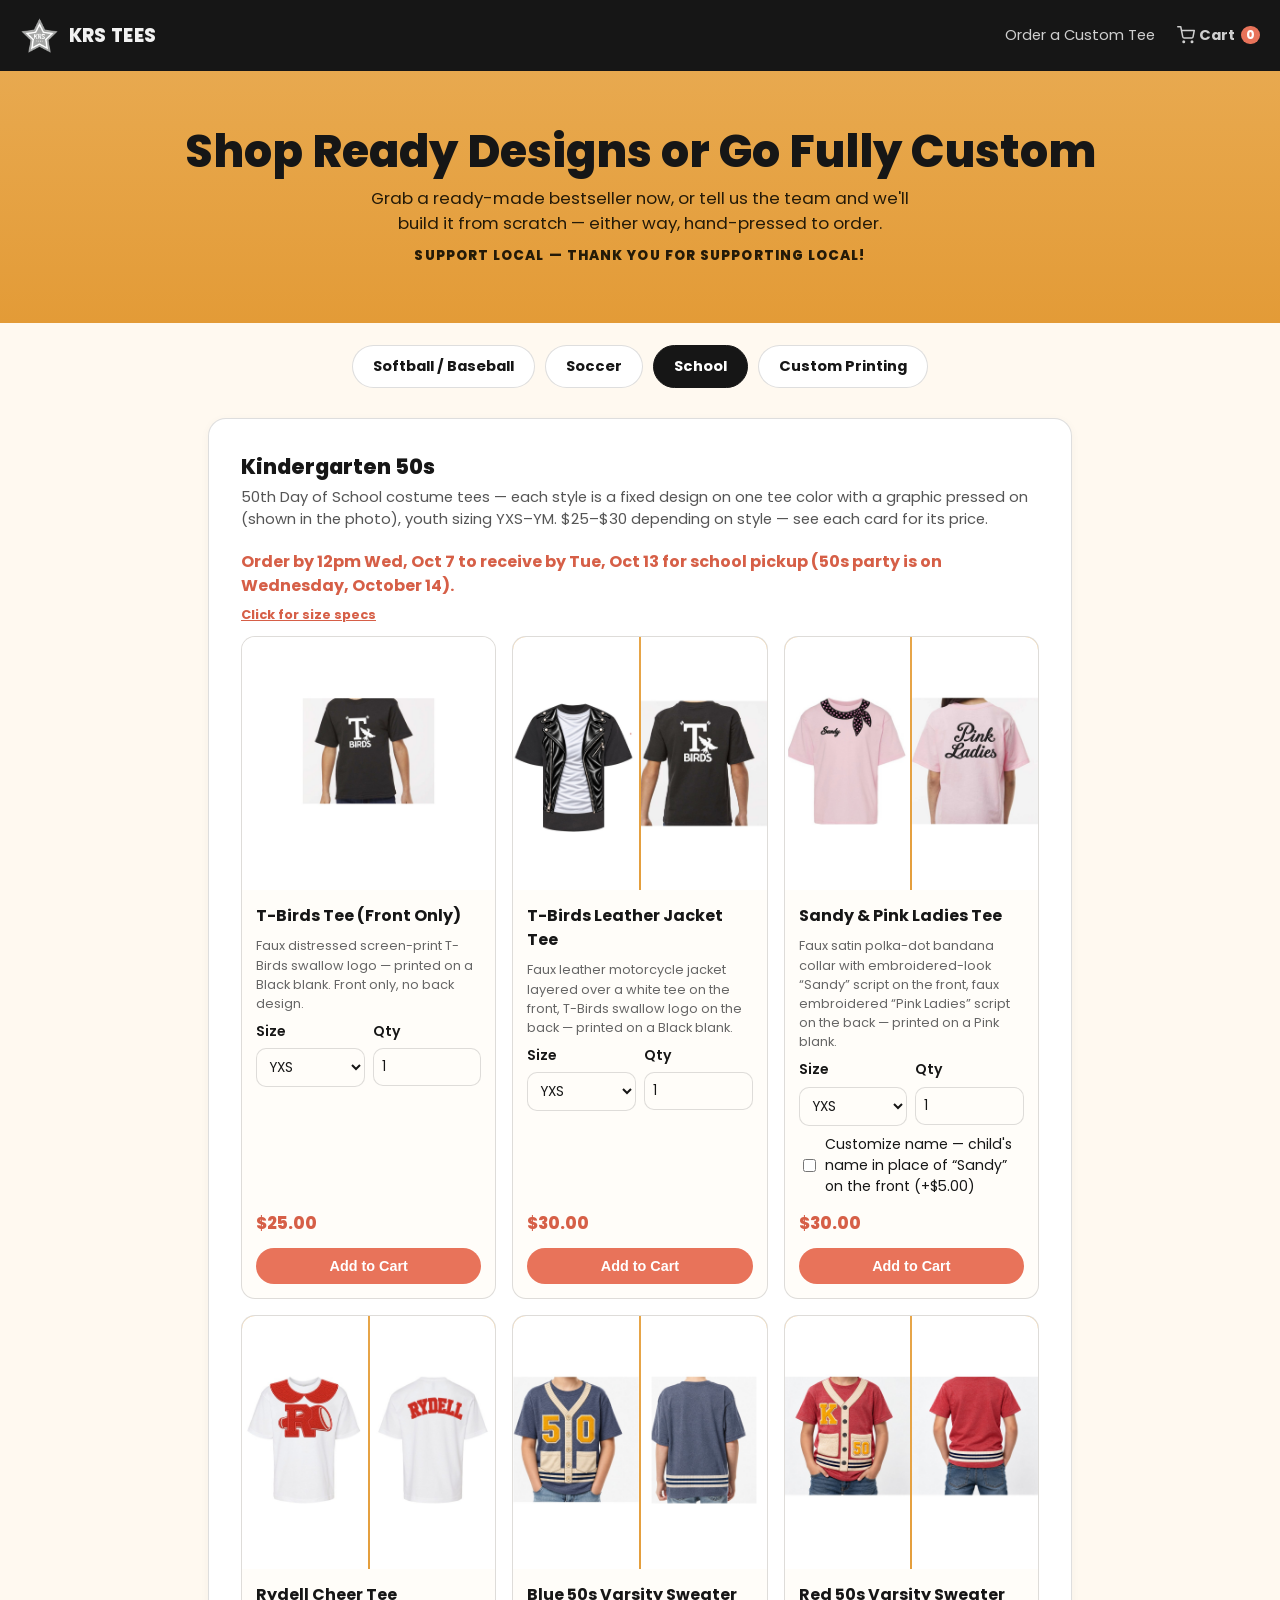
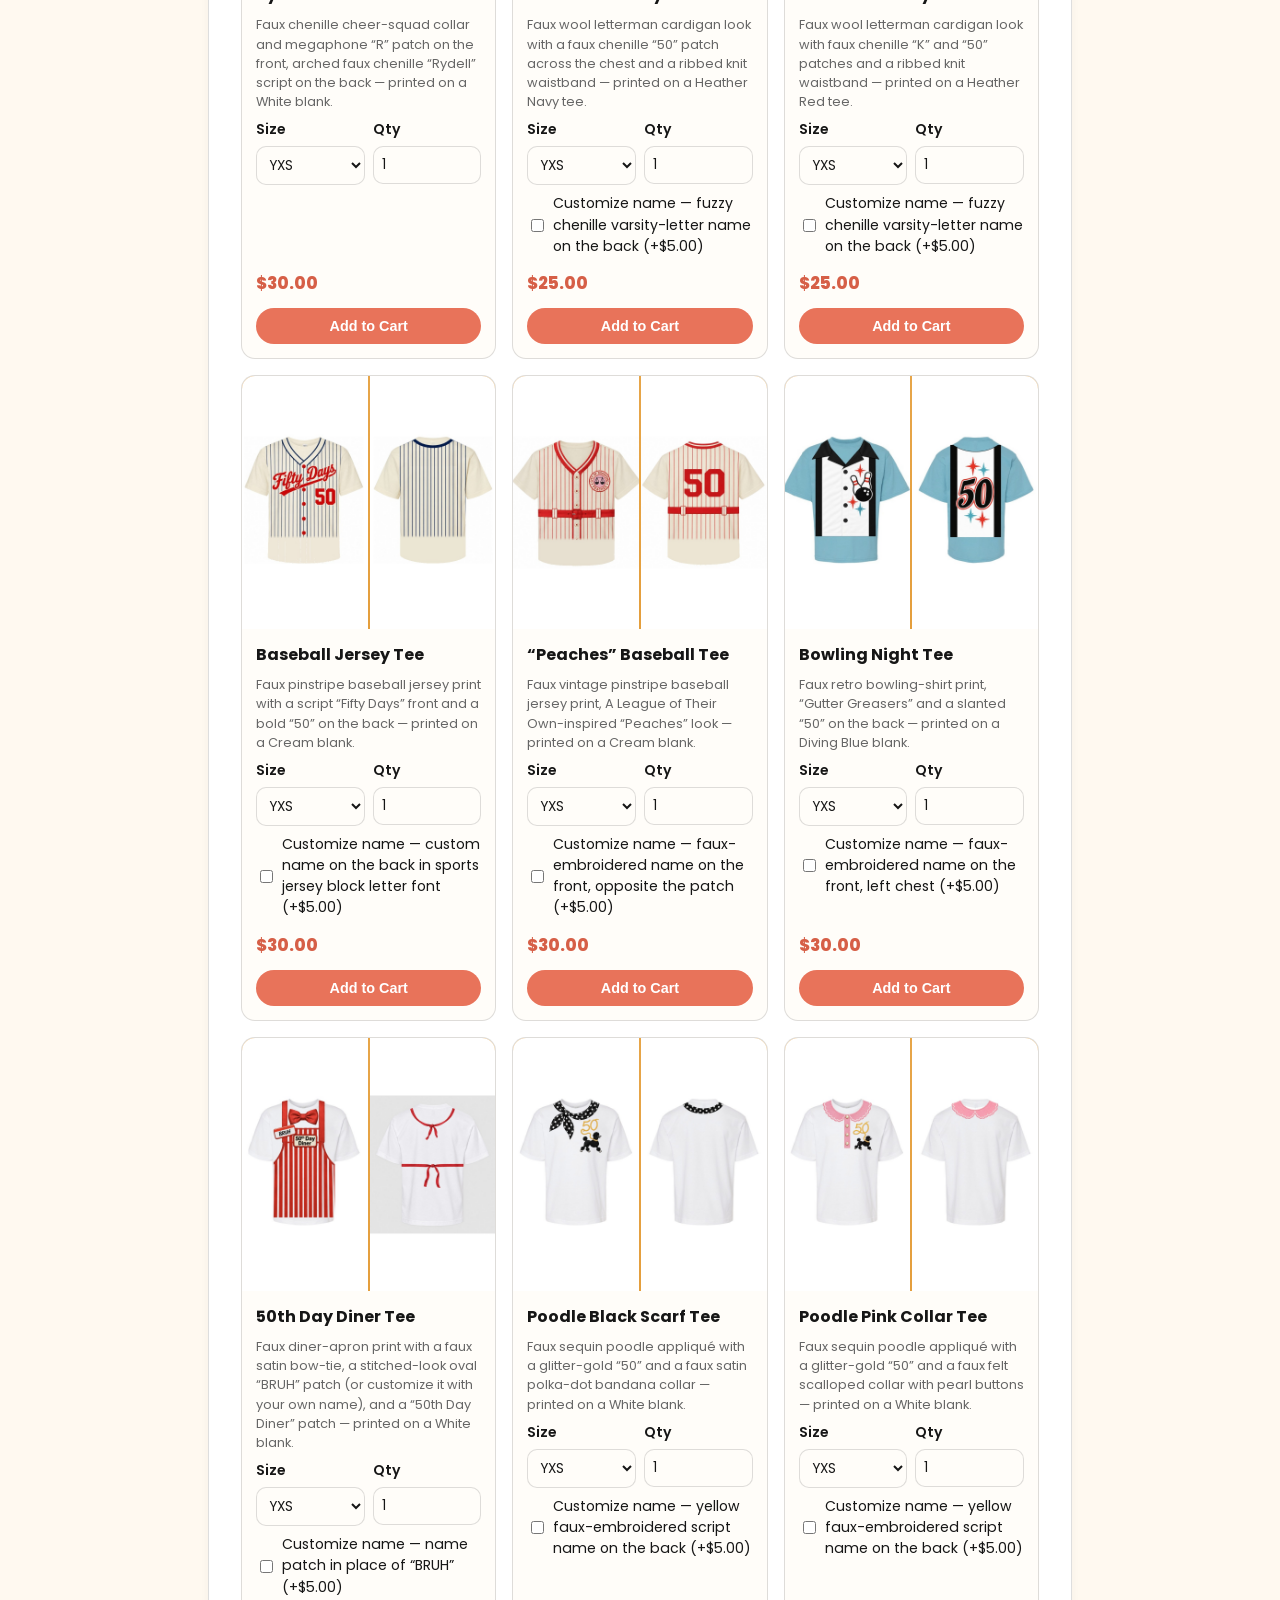
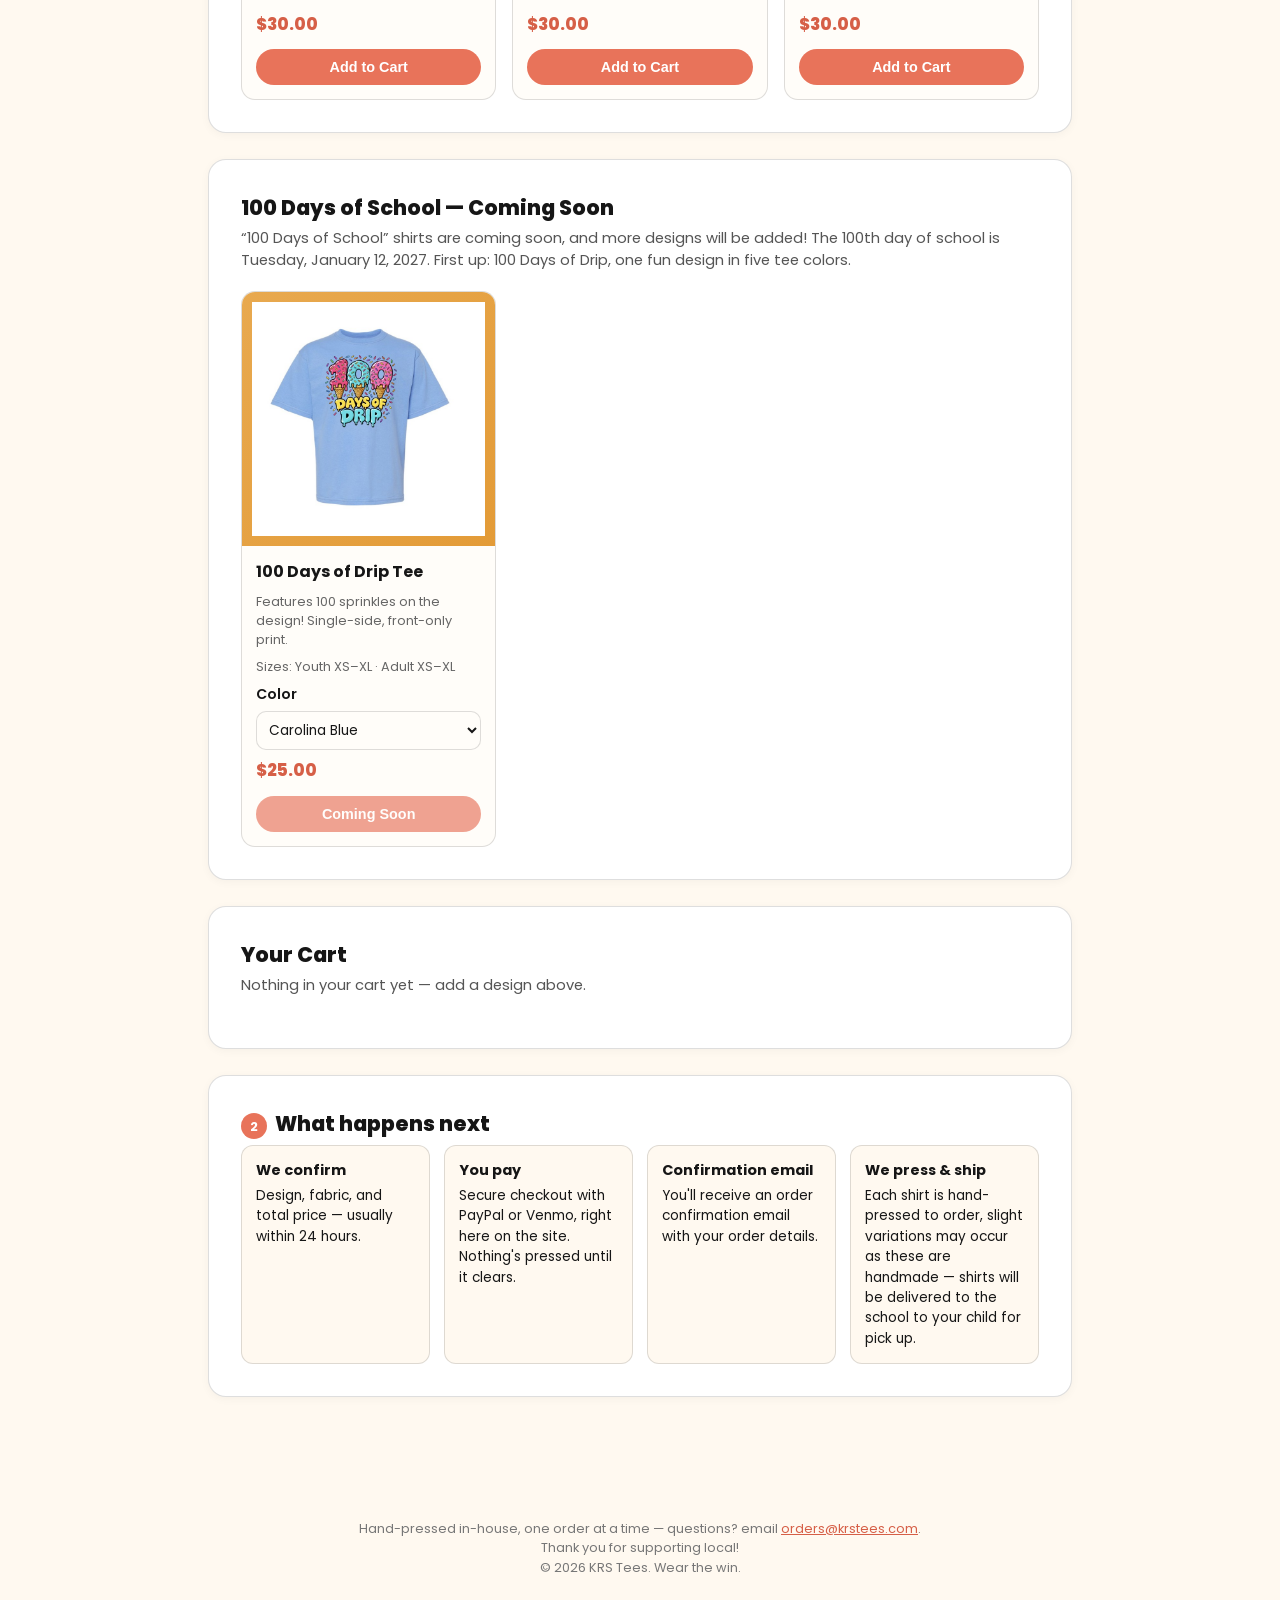
==== commit 7a6433c5: "Update 50s party date to Wednesday, October 14 (fix weekdays) Co-Authored-By: Claude Sonnet 5.5 <nor" ====
--- a/index.html
+++ b/index.html
@@ -8,7 +8,7 @@
 <link rel="apple-touch-icon" href="images/logo/krs-tees-star-512.png">
 <link rel="preconnect" href="https://fonts.googleapis.com">
 <link rel="preconnect" href="https://fonts.gstatic.com" crossorigin>
-<link href="https://fonts.googleapis.com/css2?family=Poppins:wght@400;600;700;800&family=Graduate&family=Kaushan+Script&display=swap" rel="stylesheet">
+<link href="https://fonts.googleapis.com/css2?family=Poppins:wght@400;600;700;800&family=Graduate&family=Kaushan+Script&family=Yellowtail&family=Sacramento&display=swap" rel="stylesheet">
 <!-- PayPal Client ID for the KRSTees app is filled in below. This is the PUBLIC id, safe to have in
      a page's source — never put the Secret here or anywhere in this file. enable-funding=venmo is what makes
      the separate Venmo button appear alongside the PayPal one. -->
@@ -354,6 +354,9 @@
       repeating-linear-gradient(58deg,var(--c) 0 .034em,var(--cl) .034em .052em,var(--c) .052em .09em);
     -webkit-background-clip:text;background-clip:text;}
   /* faux chenille ("fuzzy") varsity letters: felt border + fuzzy halo, yarn-textured letter on top */
+  .nameov-t.script.cursive-pink{font-family:'Yellowtail','Brush Script MT',cursive;}
+  .nameov-t.script.cursive-loop{font-family:'Sacramento','Brush Script MT',cursive;-webkit-text-stroke:.055em var(--cd);letter-spacing:.02em;}
+  .nameov-t.script.cursive-loop::after{-webkit-text-stroke:.03em transparent;}
   .nameov-t.chenille{position:relative;font-family:'Graduate','Rockwell','Georgia',serif;font-weight:400;letter-spacing:.07em;padding:0 .12em;
     color:#f2e8cf;-webkit-text-stroke:.2em #f2e8cf;paint-order:stroke fill;
     text-shadow:.07em 0 .045em #f2e8cf,-.07em 0 .045em #f2e8cf,0 .07em .045em #f2e8cf,0 -.07em .045em #f2e8cf,.05em .05em .045em #f2e8cf,-.05em -.05em .045em #f2e8cf,.05em -.05em .045em #f2e8cf,-.05em .05em .045em #f2e8cf;
@@ -1135,7 +1138,7 @@
   <section class="card" id="kinder50">
     <h2>Kindergarten 50s</h2>
     <p class="sub">50th Day of School costume tees — each style is a fixed design on one tee color with a graphic pressed on (shown in the photo), youth sizing YXS–YM. $25–$30 depending on style — see each card for its price.</p>
-    <p style="font-weight:700;color:var(--coral-dark);margin:4px 0 0;">Order by 12pm Wed, Oct 7 to receive by Wed, Oct 13 for school pickup (50s party is on Thursday, October 14).</p>
+    <p style="font-weight:700;color:var(--coral-dark);margin:4px 0 0;">Order by 12pm Wed, Oct 7 to receive by Tue, Oct 13 for school pickup (50s party is on Wednesday, October 14).</p>
     <button type="button" class="size-chart-link" id="kinder50SizeChartToggle">Click for size specs</button>
     <table class="size-chart-table" id="kinder50Chart"></table>
     <div class="product-grid" id="kinder50Grid"></div>
@@ -1292,7 +1295,12 @@
         </div>
         <div class="field" style="margin-bottom:8px;">
           <label for="cartChildClass">Child&rsquo;s class / teacher (required)</label>
-          <input type="text" id="cartChildClass" placeholder="e.g. Mrs. Smith, Room 4">
+          <select id="cartChildClass">
+            <option value="">Select class&hellip;</option>
+            <option value="KA – Payne">KA – Payne</option>
+            <option value="KB – Franklin">KB – Franklin</option>
+            <option value="KC – Dakus">KC – Dakus</option>
+          </select>
         </div>
         <div class="field" style="margin-bottom:8px;">
           <label for="cartParentName">Parent name</label>
@@ -1307,7 +1315,7 @@
           <input type="email" id="cartParentEmail" autocomplete="email" placeholder="you@example.com">
         </div>
       </div>
-      <p class="form-note" id="cartNamesErr" style="display:none;color:var(--coral-dark);font-weight:700;margin:0 0 8px;">Please enter your child&rsquo;s name and class so we can deliver the right shirts.</p>
+      <p class="form-note" id="cartNamesErr" style="display:none;color:var(--coral-dark);font-weight:700;margin:0 0 8px;">Please enter your child&rsquo;s name and choose their class/teacher so we can deliver the right shirts.</p>
       <div class="cart-subtotal-row"><span>Subtotal</span><span id="cartSubtotal">$0.00</span></div>
       <div class="cart-subtotal-row"><span>Sales Tax (Clark County, NV &middot; 8.375%)</span><span id="cartTax">$0.00</span></div>
       <div class="cart-total"><span>Total</span><span id="cartTotal">$0.00</span></div>
@@ -1365,7 +1373,7 @@
 // date: reload once to pick up the new one, and if it is still stale after that,
 // refuse to render the checkout buttons rather than take a wrong-amount payment.
 // Bump SITE_BUILD_ID and version.json together on every deploy that changes money.
-const SITE_BUILD_ID = '2026-10-04-kinder50-catalog-v25';
+const SITE_BUILD_ID = '2026-10-05-kinder50-catalog-v29';
 let siteBuildStale = false;
 
 function showStaleNotice(){
@@ -2573,15 +2581,15 @@
 // percentages of the 600x1100 photo (x/y = center of the name, w/h = box size), size is the
 // max font size in % of the photo width, bg (optional) hides the sample text underneath.
 const NAME_PREVIEW = {
-  'k50-sandy':           { side:'front', x:38.3, y:36.6, w:16, h:4.6, font:'script', size:10, color:'#1a1a1a', bg:'#eacfd5', caps:false },
+  'k50-sandy':           { side:'front', x:38.3, y:36.6, w:16, h:4.6, font:'script', cls:'cursive-pink', size:10, color:'#1a1a1a', bg:'#eacfd5', caps:false },
   'k50-pinstripe':       { side:'back',  x:45, y:34, w:40, h:0,  font:'chenille', size:9.5, color:'#e8a820', caps:true },
   'k50-pinstripe-red':   { side:'back',  x:47, y:34, w:40, h:0,  font:'chenille', size:9.5, color:'#e8a820', caps:true },
   'k50-baseball-50':     { side:'back',  x:50, y:34, w:56, h:0,  font:'block',  size:8.6, color:'#c4262e', caps:true },
   'k50-baseball-peaches':{ side:'front', x:35.8, y:40, w:17, h:0, font:'script', size:6.5, color:'#b3161f', caps:false },
   'k50-bowling':         { side:'front', x:40.5, y:40.2, w:13, h:0, font:'script', size:7.5, color:'#141414', caps:false },
   'k50-diner':           { side:'front', x:36.3, y:37.5, w:9.5, h:2.4, rot:-9, font:'script', size:5.2, color:'#111', bg:'#ffffff', caps:true },
-  'k50-poodle-bandana':  { side:'back',  x:50, y:37, w:36, h:0, font:'script', size:10, color:'#e6b422', caps:false },
-  'k50-poodle-collar':   { side:'back',  x:50, y:37, w:36, h:0, font:'script', size:10, color:'#e6b422', caps:false }
+  'k50-poodle-bandana':  { side:'back',  x:50, y:37, w:40, h:0, font:'script', cls:'cursive-loop', size:12, color:'#e6b422', caps:false },
+  'k50-poodle-collar':   { side:'back',  x:50, y:37, w:40, h:0, font:'script', cls:'cursive-loop', size:12, color:'#e6b422', caps:false }
 };
 const KINDER50_PRODUCTS = [
   { key:'k50-tbirds', price:25, name:'T-Birds Tee (Front Only)', img:'images/kinder50/tbirds.jpg', color:'Black', blurb:"Faux distressed screen-print T-Birds swallow logo — printed on a Black blank. Front only, no back design." },
@@ -2610,7 +2618,7 @@
   card.className = 'product-card';
   const NP = NAME_PREVIEW[p.key];
   const ovHtml = (side) => (NP && NP.side === side)
-    ? `<span class="nameov" style="left:${NP.x}%;top:${NP.y}%;width:${NP.w}%;${NP.h ? `height:${NP.h}%;` : ''}${NP.rot ? `transform:translate(-50%,-50%) rotate(${NP.rot}deg);` : ''}${NP.bg ? `background:${NP.bg};box-shadow:0 0 3px 3px ${NP.bg};border-radius:3px;` : ''}"><span class="nameov-t ${NP.font}" style="color:${NP.color};--c:${NP.color};"></span></span>`
+    ? `<span class="nameov" style="left:${NP.x}%;top:${NP.y}%;width:${NP.w}%;${NP.h ? `height:${NP.h}%;` : ''}${NP.rot ? `transform:translate(-50%,-50%) rotate(${NP.rot}deg);` : ''}${NP.bg ? `background:${NP.bg};box-shadow:0 0 3px 3px ${NP.bg};border-radius:3px;` : ''}"><span class="nameov-t ${NP.font}${NP.cls ? ' ' + NP.cls : ''}" style="color:${NP.color};--c:${NP.color};"></span></span>`
     : '';
   const cellHtml = (src, alt, side) => `<span class="cell"><span class="imgbox"><img src="${src}" alt="${alt}" loading="lazy">${ovHtml(side)}</span></span>`;
   card.innerHTML = `
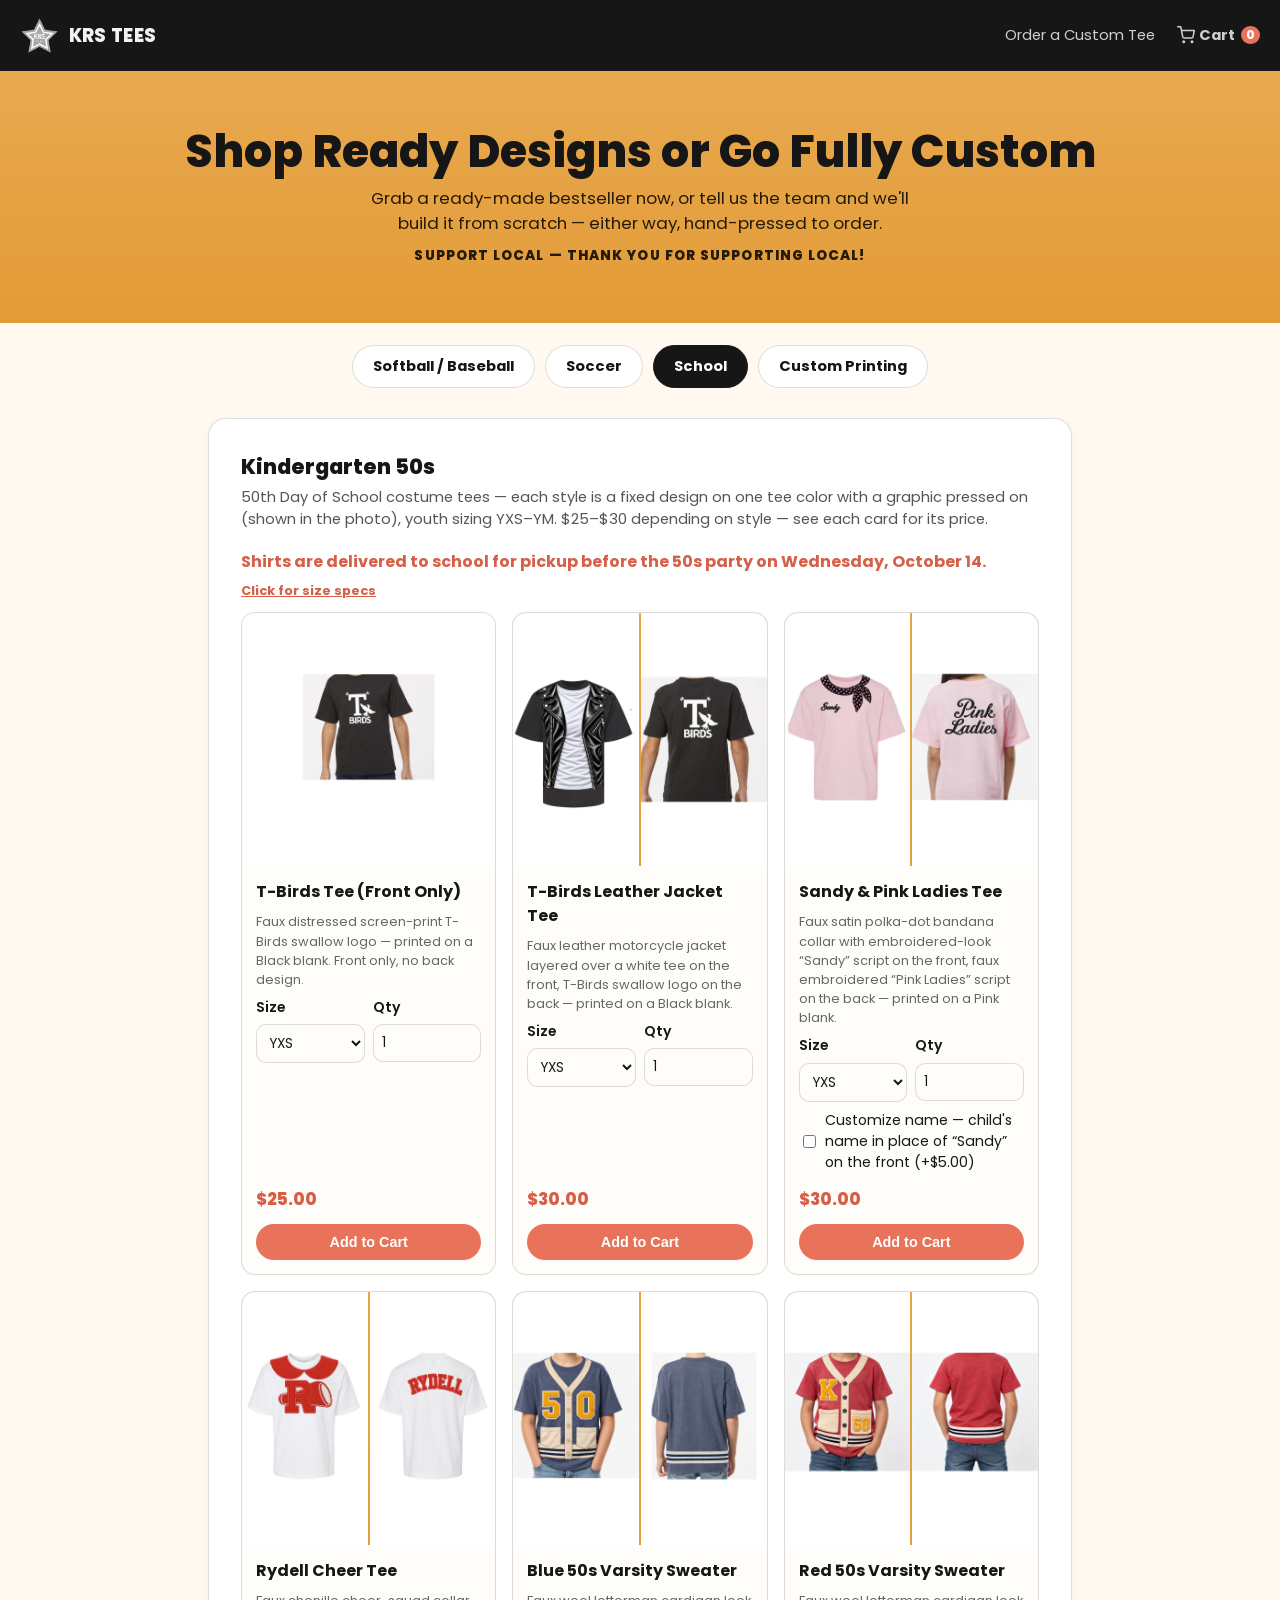
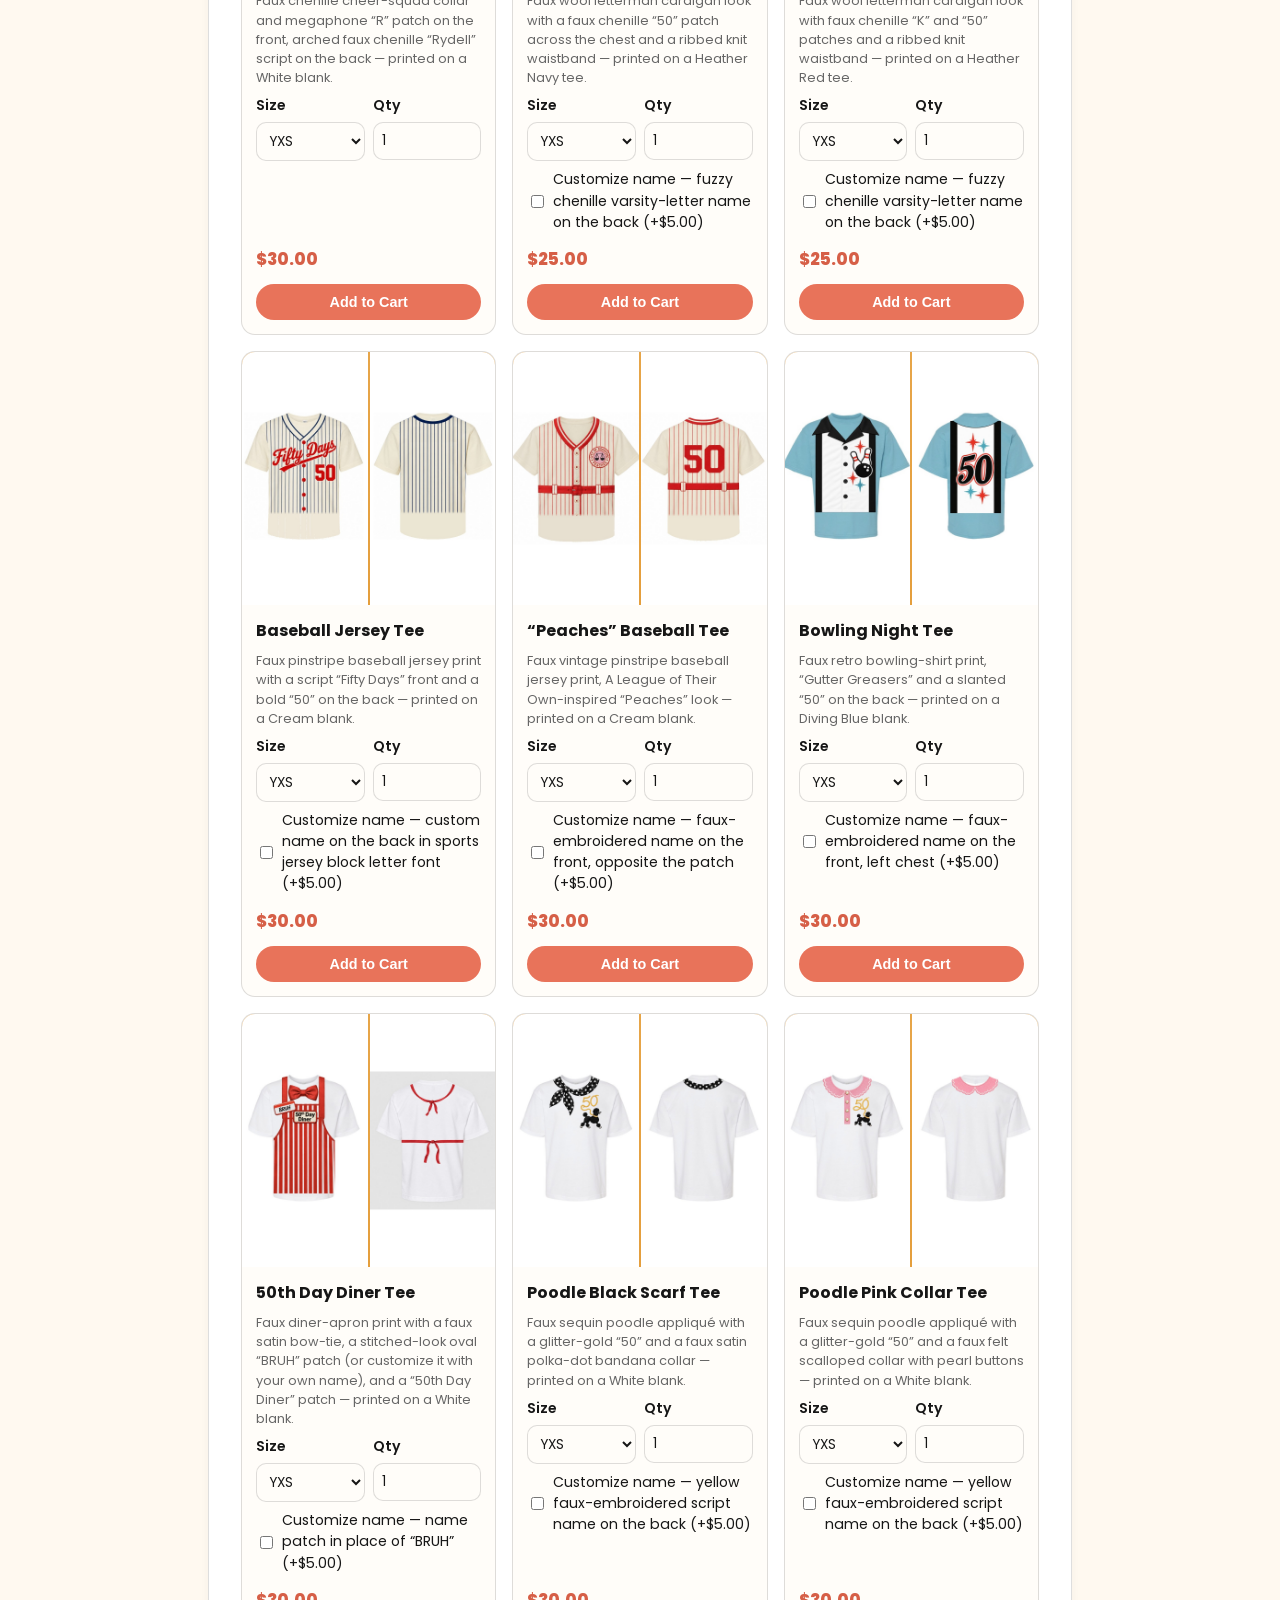
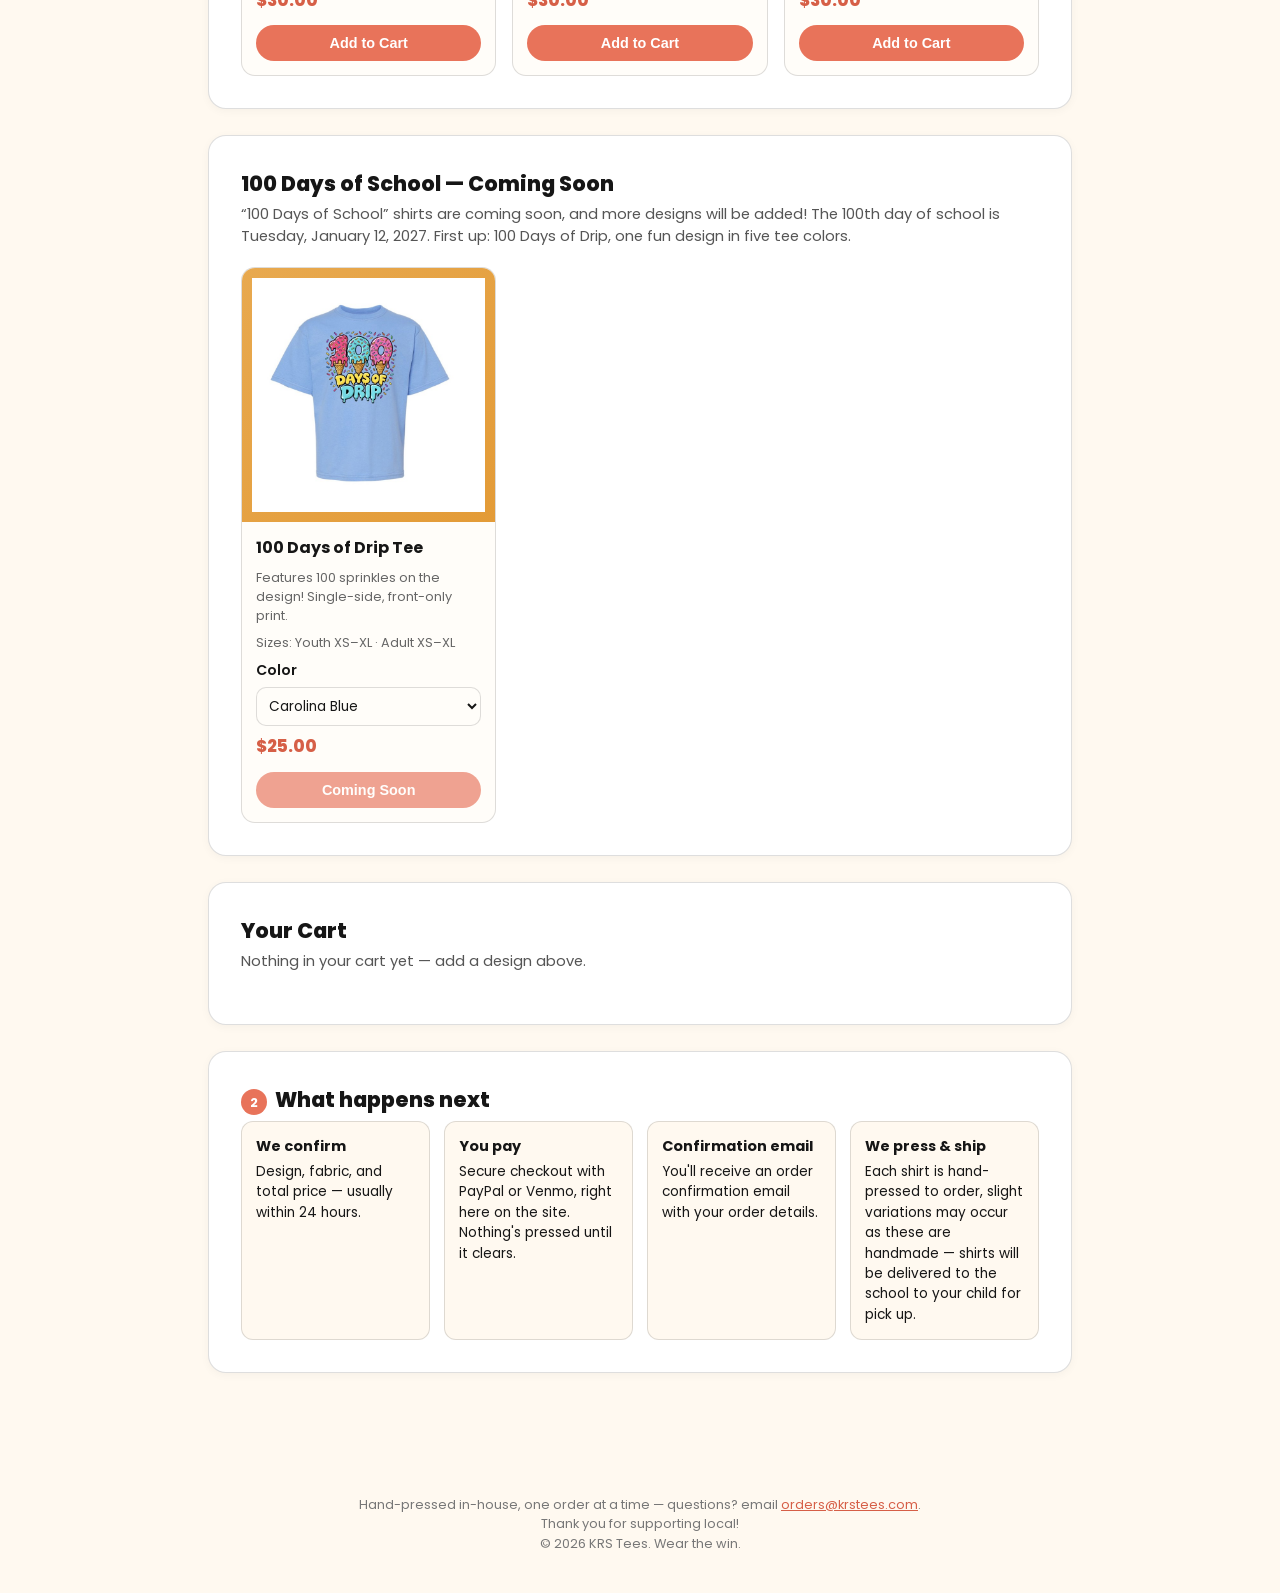
==== commit 5177becc: "Remove Oct 7 order-by deadline from Kinder 50s banner Co-Authored-By: Claude Sonnet 5.5 <noreply@ant" ====
--- a/index.html
+++ b/index.html
@@ -1138,7 +1138,7 @@
   <section class="card" id="kinder50">
     <h2>Kindergarten 50s</h2>
     <p class="sub">50th Day of School costume tees — each style is a fixed design on one tee color with a graphic pressed on (shown in the photo), youth sizing YXS–YM. $25–$30 depending on style — see each card for its price.</p>
-    <p style="font-weight:700;color:var(--coral-dark);margin:4px 0 0;">Order by 12pm Wed, Oct 7 to receive by Tue, Oct 13 for school pickup (50s party is on Wednesday, October 14).</p>
+    <p style="font-weight:700;color:var(--coral-dark);margin:4px 0 0;">Shirts are delivered to school for pickup before the 50s party on Wednesday, October 14.</p>
     <button type="button" class="size-chart-link" id="kinder50SizeChartToggle">Click for size specs</button>
     <table class="size-chart-table" id="kinder50Chart"></table>
     <div class="product-grid" id="kinder50Grid"></div>
@@ -1373,7 +1373,7 @@
 // date: reload once to pick up the new one, and if it is still stale after that,
 // refuse to render the checkout buttons rather than take a wrong-amount payment.
 // Bump SITE_BUILD_ID and version.json together on every deploy that changes money.
-const SITE_BUILD_ID = '2026-10-05-kinder50-catalog-v29';
+const SITE_BUILD_ID = '2026-10-07-kinder50-catalog-v30';
 let siteBuildStale = false;
 
 function showStaleNotice(){
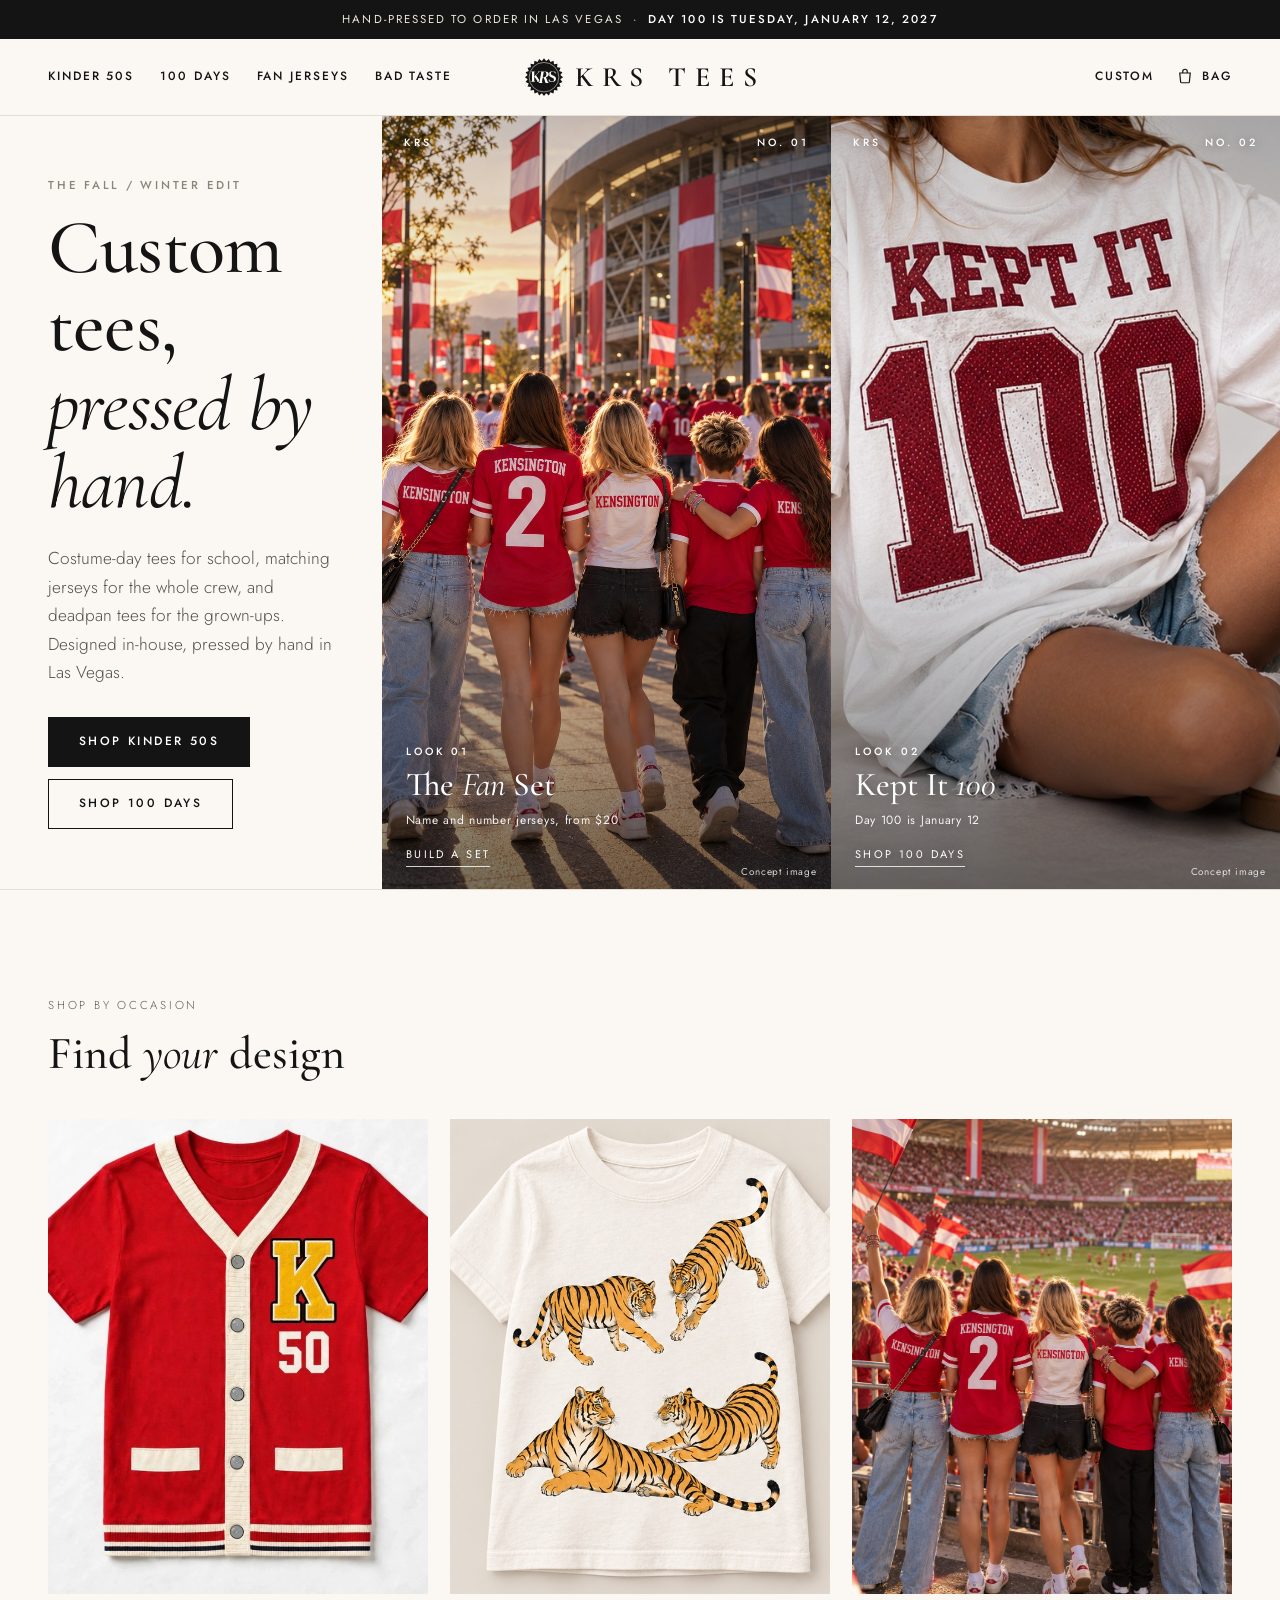
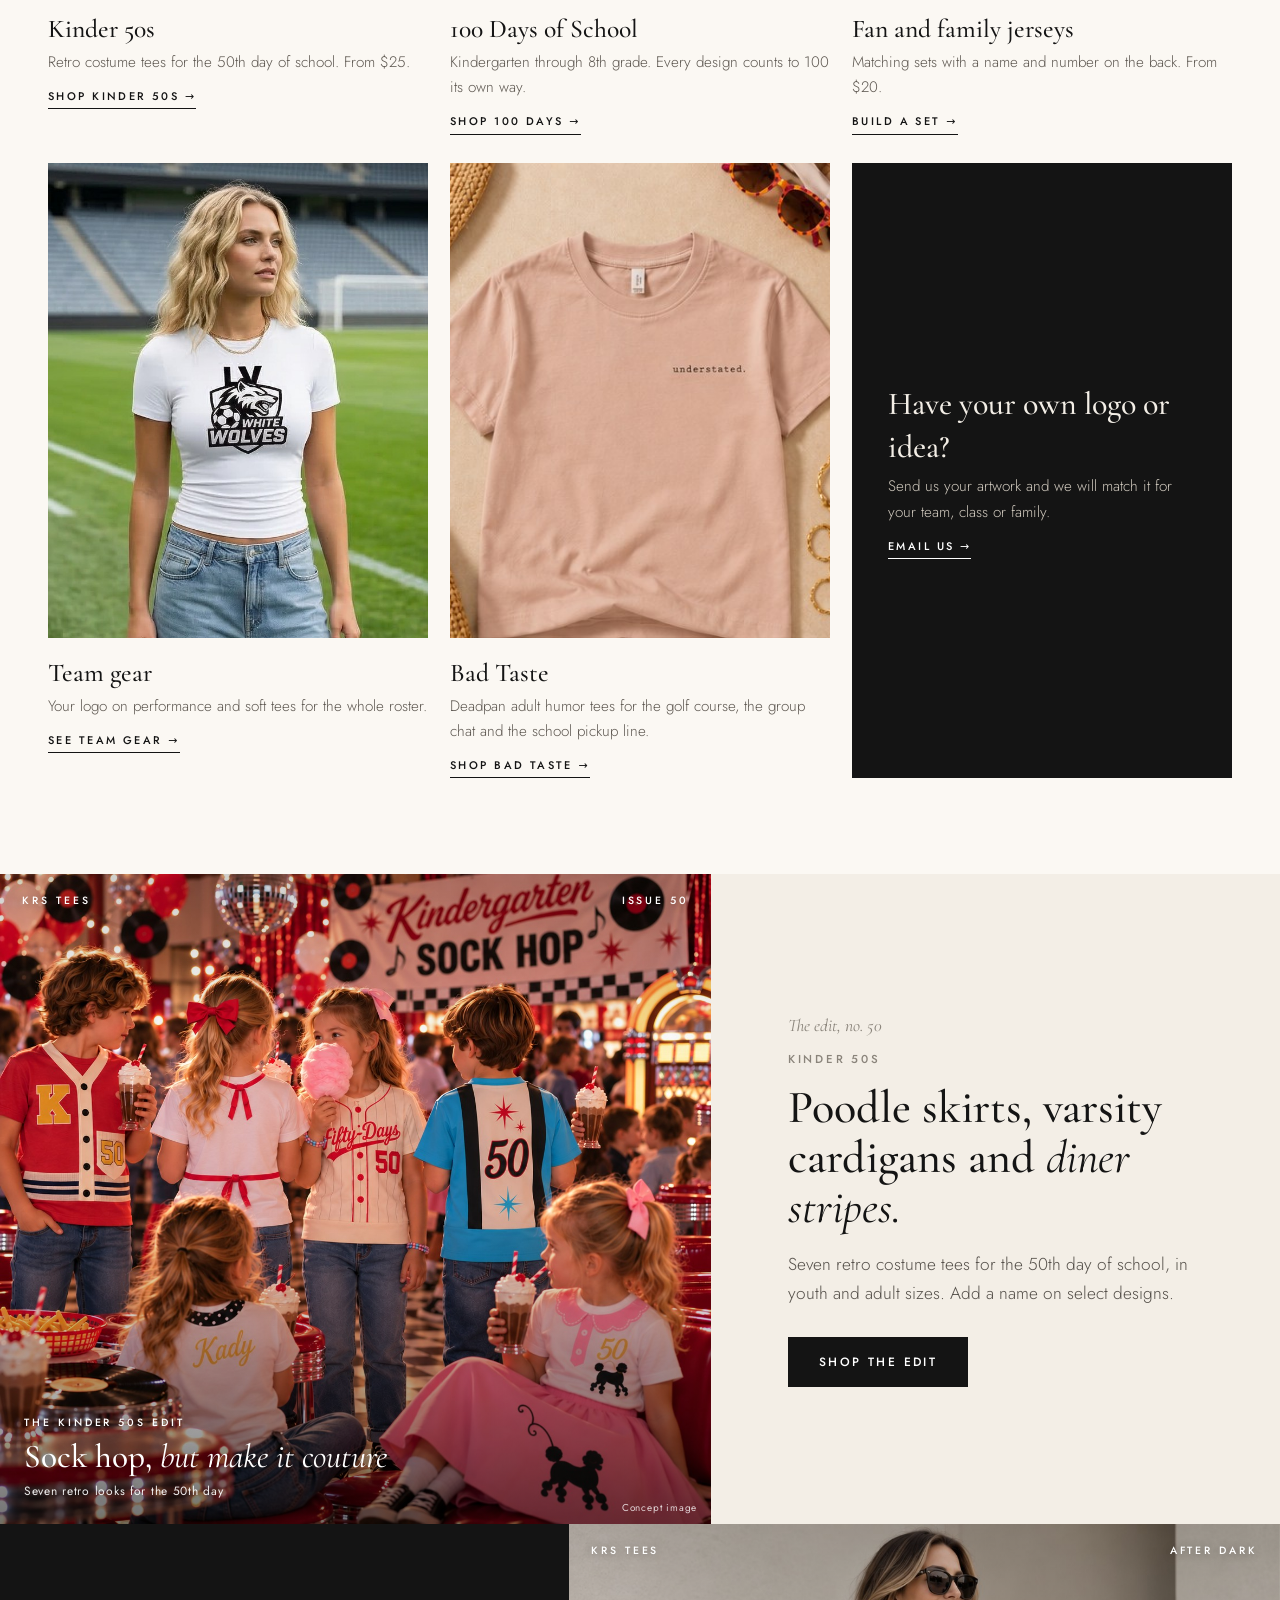
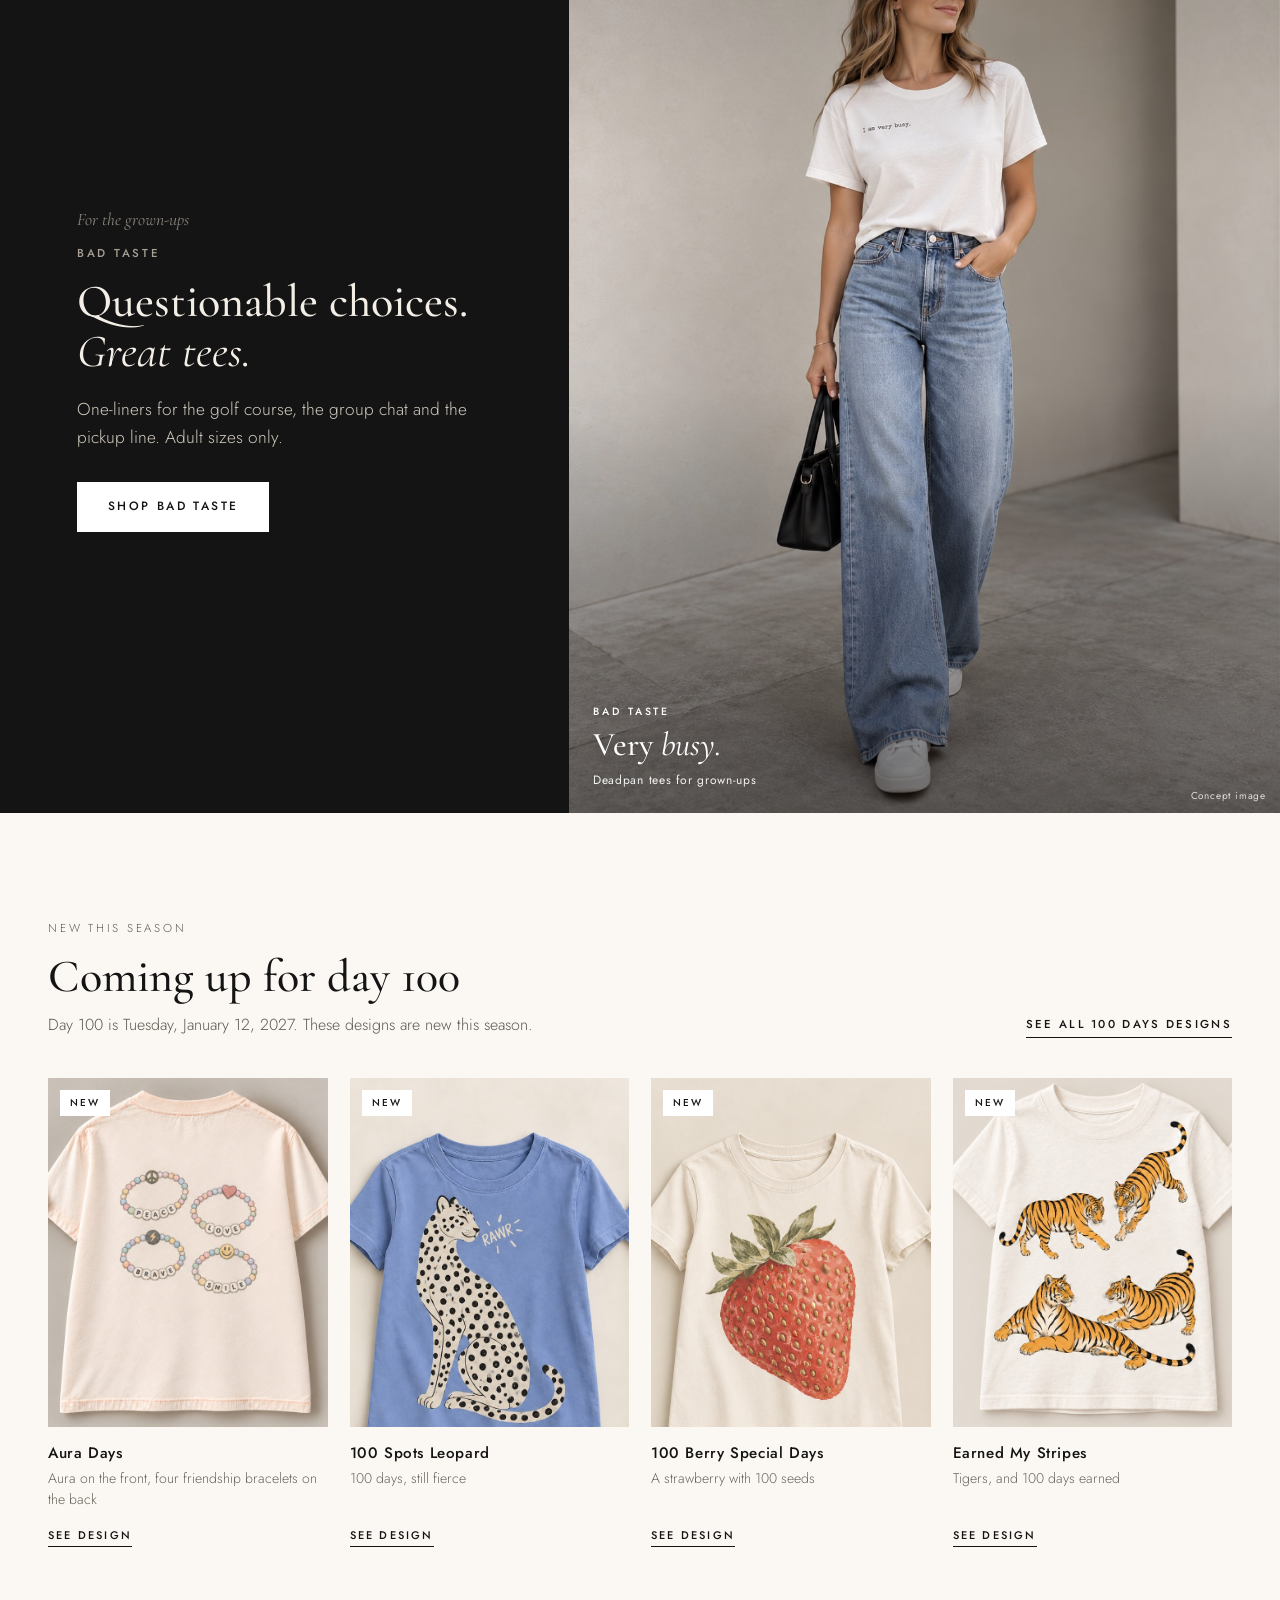
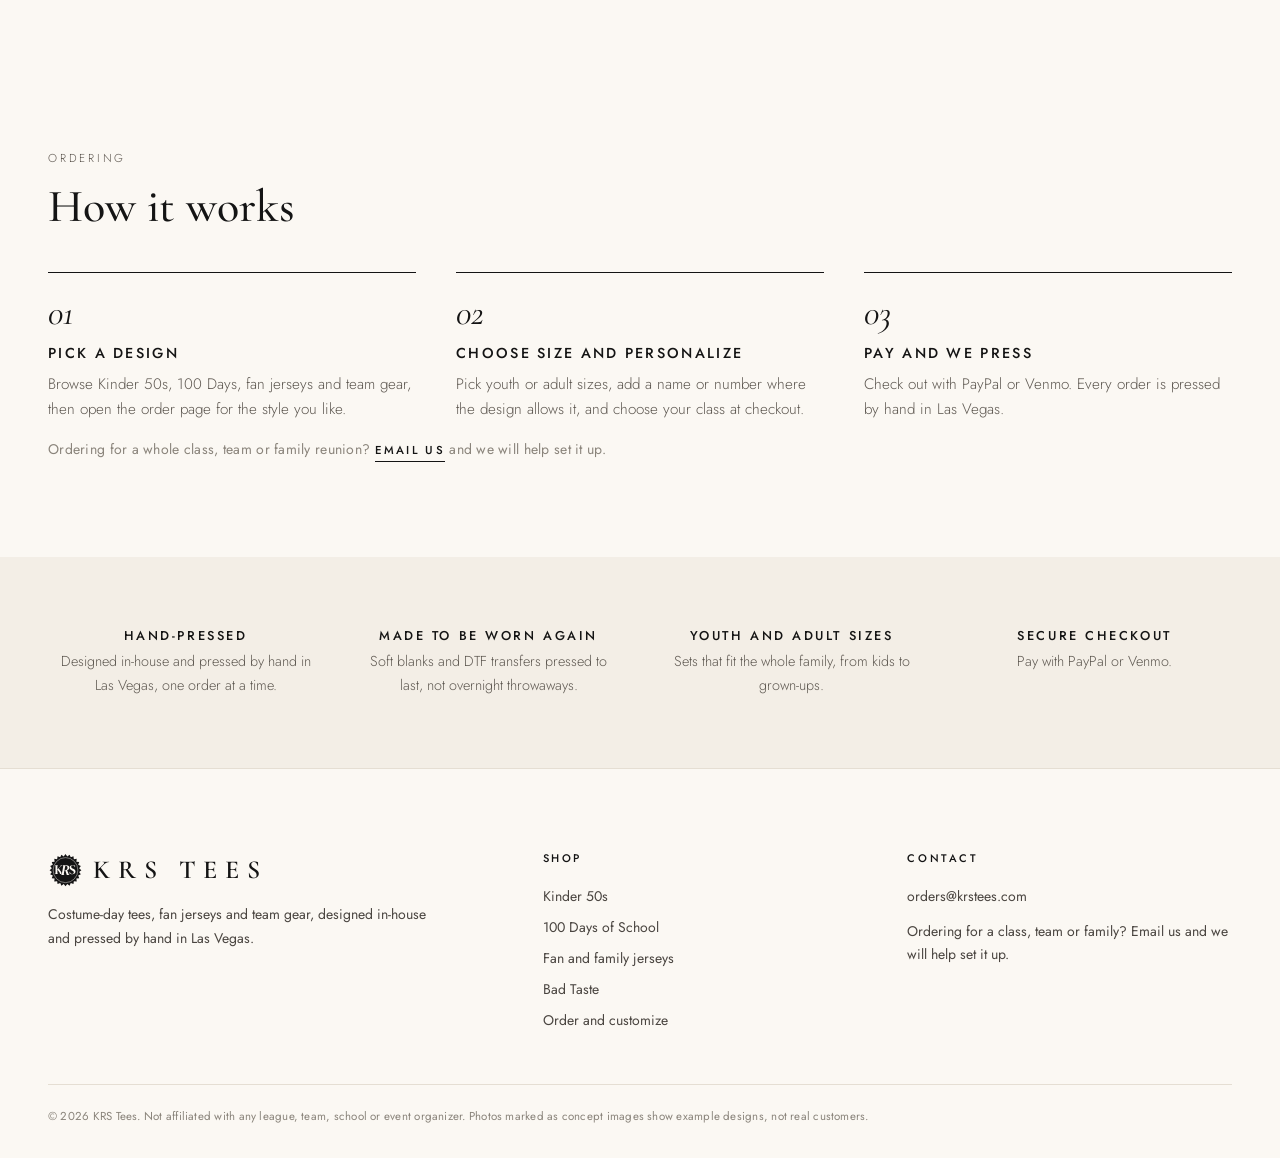
==== commit 87506230: "Retail redesign with new starburst logo" ====
--- a/index.html
+++ b/index.html
@@ -1,2872 +1,97 @@
-<!DOCTYPE html>
+<!doctype html>
 <html lang="en">
 <head>
-<meta charset="UTF-8">
-<meta name="viewport" content="width=device-width, initial-scale=1.0">
-<title>Order Custom Tees | KRS Tees</title>
-<link rel="icon" href="favicon.ico" sizes="any">
-<link rel="apple-touch-icon" href="images/logo/krs-tees-star-512.png">
+<meta charset="utf-8">
+<meta name="viewport" content="width=device-width,initial-scale=1">
+<title>KRS Tees | Costume-day tees, fan jerseys and team gear</title>
+<meta name="description" content="Retro Kinder 50s tees, 100 Days of School designs, family and fan jerseys and team gear. Designed in-house and pressed by hand in Las Vegas.">
+<meta property="og:title" content="KRS Tees | Costume-day tees, fan jerseys and team gear">
+<meta property="og:description" content="Retro Kinder 50s tees, 100 Days of School designs, family and fan jerseys and team gear. Designed in-house and pressed by hand in Las Vegas.">
+<meta property="og:type" content="website">
+<meta property="og:image" content="https://krstees.com/images/site/k50-varsity-red.jpg">
+<link rel="icon" href="/favicon.ico" sizes="any">
+<link rel="apple-touch-icon" href="/images/logo/apple-touch-icon.png">
 <link rel="preconnect" href="https://fonts.googleapis.com">
 <link rel="preconnect" href="https://fonts.gstatic.com" crossorigin>
-<link href="https://fonts.googleapis.com/css2?family=Poppins:wght@400;600;700;800&family=Graduate&family=Kaushan+Script&family=Yellowtail&family=Sacramento&display=swap" rel="stylesheet">
-<!-- PayPal Client ID for the KRSTees app is filled in below. This is the PUBLIC id, safe to have in
-     a page's source — never put the Secret here or anywhere in this file. enable-funding=venmo is what makes
-     the separate Venmo button appear alongside the PayPal one. -->
-<script src="https://www.paypal.com/sdk/js?client-id=BAACoIJgsUQtvi5RyCH09TJaWfQK8znOmPCBamtAXzozbuGz0P4JHJkVLjLx-wQgbngI7sSDDTjRnUB_Us&currency=USD&enable-funding=venmo"></script>
-<script>
-// Safety net: if any product/logo photo ever fails to load (missing file, bad path,
-// still being photographed, etc.) show a friendly "Photo coming soon" placeholder
-// instead of a broken-image icon — a garment photo on the customizers, or just hide
-// a logo overlay so it doesn't leave an ugly box floating on top of the shirt.
-// This is registered before the page body loads so it catches every image, including
-// the very first ones the browser requests.
-(function(){
-  var FALLBACK = "[data-uri]";
-  document.addEventListener('error', function(e){
-    var t = e.target;
-    if (!t || t.tagName !== 'IMG' || t.dataset.fallbackApplied) return;
-    t.dataset.fallbackApplied = '1';
-    if (t.classList.contains('logoOverlay')) {
-      t.style.display = 'none';
-    } else if (t.src !== FALLBACK) {
-      t.src = FALLBACK;
-    }
-  }, true);
-})();
-</script>
-<style>
-  :root{
-    --gold:#E8A94F;
-    --gold-deep:#E39B37;
-    --ink:#161616;
-    --coral:#E8735A;
-    --coral-dark:#D65F47;
-    --cream:#FFF9F0;
-    --line:rgba(22,22,22,0.14);
-    --ok:#2E7D4F;
-  }
-  *{box-sizing:border-box;}
-  html,body{margin:0;padding:0;}
-  body{
-    font-family:'Poppins',system-ui,-apple-system,Segoe UI,sans-serif;
-    background:var(--cream);
-    color:var(--ink);
-    line-height:1.5;
-  }
-  a{color:inherit;}
-  img{max-width:100%;display:block;}
-
-  /* ---------- top nav ---------- */
-  header.site-nav{
-    background:var(--ink);
-    color:#f2f2f2;
-    padding:16px 20px;
-    display:flex;
-    align-items:center;
-    justify-content:space-between;
-    flex-wrap:wrap;
-    gap:10px;
-  }
-  .brand{
-    font-weight:800;
-    font-size:1.15rem;
-    letter-spacing:.02em;
-    display:flex;
-    align-items:center;
-    gap:8px;
-  }
-  .brand .star{color:var(--coral);}
-  .site-nav nav{display:flex;gap:22px;font-size:.92rem;flex-wrap:wrap;align-items:center;}
-  .site-nav nav a{text-decoration:none;color:#cfcfcf;}
-  .site-nav nav a:hover{color:#fff;}
-  .cart-link{display:inline-flex;align-items:center;font-weight:700;}
-  .cart-badge{
-    background:var(--coral); color:#fff; font-weight:800; font-size:.72rem;
-    border-radius:999px; min-width:18px; height:18px; line-height:18px;
-    display:inline-block; text-align:center; padding:0 5px; margin-left:6px;
-  }
-
-  /* ---------- hero ---------- */
-  .hero{
-    background:linear-gradient(180deg,var(--gold) 0%,var(--gold-deep) 100%);
-    padding:clamp(28px,6vw,56px) 20px;
-    text-align:center;
-  }
-  .hero h1{
-    font-size:clamp(1.7rem,5.5vw,2.8rem);
-    margin:0 0 10px;
-    font-weight:800;
-    line-height:1.1;
-  }
-  .hero p{
-    max-width:560px;
-    margin:0 auto;
-    font-size:clamp(.95rem,2.2vw,1.05rem);
-    color:#241a08;
-  }
-  .hero .tagline{
-    display:inline-block;
-    margin-top:14px;
-    background:var(--ink);
-    color:#fff;
-    padding:6px 16px;
-    border-radius:999px;
-    font-size:.85rem;
-    font-weight:600;
-    letter-spacing:.03em;
-  }
-
-  /* ---------- gallery strip ---------- */
-  .gallery-note{
-    max-width:820px;
-    margin:0 auto;
-    padding:22px 20px 0;
-    text-align:center;
-    font-size:.95rem;
-  }
-  .gallery-note a{
-    color:var(--coral-dark);
-    font-weight:700;
-    text-decoration:underline;
-  }
-
-  /* ---------- tab bar ---------- */
-  .tab-bar{
-    max-width:900px;
-    margin:22px auto 0;
-    padding:0 18px;
-    display:flex;
-    flex-wrap:wrap;
-    gap:10px;
-    justify-content:center;
-  }
-  .tab-btn{
-    border:1.5px solid var(--line);
-    background:#fff;
-    color:var(--ink);
-    padding:10px 20px;
-    border-radius:999px;
-    font-family:inherit;
-    font-size:.92rem;
-    font-weight:700;
-    cursor:pointer;
-  }
-  .tab-btn.active{background:var(--ink);color:#fff;border-color:var(--ink);}
-  .tab-panel[hidden]{display:none;}
-  .portfolio-grid{display:grid;grid-template-columns:repeat(auto-fill,minmax(240px,1fr));gap:16px;margin-top:10px;}
-  .portfolio-card{border:1.5px solid var(--line);border-radius:14px;overflow:hidden;background:#fffdf9;}
-  .portfolio-card img{width:100%;display:block;}
-  .portfolio-card .pinfo{padding:12px 14px;}
-  .portfolio-card h3{margin:0 0 4px;font-size:.95rem;}
-  .portfolio-card p{margin:0;font-size:.8rem;color:#666;}
-  .custom-hero{display:grid;grid-template-columns:1fr 1fr;gap:14px;margin-bottom:10px;}
-  .custom-hero-img{border-radius:16px;overflow:hidden;}
-  .custom-hero-img img{width:100%;height:100%;object-fit:cover;display:block;}
-  .custom-hero-caption{text-align:center;font-size:.85rem;color:#666;font-style:italic;margin:0 0 22px;}
-  @media (max-width:640px){ .custom-hero{grid-template-columns:1fr;} }
-  .tab-section-heading{
-    max-width:900px;
-    margin:26px auto 4px;
-    padding:0 18px 8px;
-    font-size:1.3rem;
-    font-weight:800;
-    letter-spacing:.5px;
-    color:var(--ink);
-    border-bottom:3px solid var(--coral);
-  }
-  .tab-panel > .tab-section-heading:first-child{margin-top:6px;}
-
-  /* ---------- layout ---------- */
-  main{max-width:900px;margin:0 auto;padding:30px 18px 70px;}
-  .card{
-    background:#fff;
-    border:1px solid var(--line);
-    border-radius:18px;
-    padding:clamp(18px,4vw,32px);
-    margin-bottom:26px;
-    box-shadow:0 2px 10px rgba(22,22,22,0.04);
-  }
-  .card h2{
-    font-size:1.3rem;
-    margin:0 0 4px;
-    font-weight:800;
-  }
-  .card .sub{
-    color:#555;
-    font-size:.92rem;
-    margin:0 0 20px;
-  }
-  .step-pill{
-    display:inline-flex;
-    align-items:center;
-    justify-content:center;
-    width:26px;height:26px;
-    background:var(--coral);
-    color:#fff;
-    border-radius:50%;
-    font-size:.8rem;
-    font-weight:700;
-    margin-right:8px;
-  }
-
-  /* ---------- form ---------- */
-  .field{margin-bottom:18px;}
-  .field label{
-    display:block;
-    font-weight:600;
-    font-size:.88rem;
-    margin-bottom:6px;
-  }
-  .field .hint{
-    font-weight:400;
-    color:#777;
-    font-size:.78rem;
-  }
-  input[type=text],
-  input[type=email],
-  input[type=tel],
-  input[type=date],
-  input[type=number],
-  select,
-  textarea{
-    width:100%;
-    padding:11px 12px;
-    border:1.5px solid var(--line);
-    border-radius:10px;
-    font-family:inherit;
-    font-size:.95rem;
-    background:#fffdf9;
-    color:var(--ink);
-  }
-  textarea{resize:vertical;min-height:80px;}
-  input:focus,select:focus,textarea:focus{
-    outline:none;
-    border-color:var(--coral);
-  }
-  .row2{display:grid;grid-template-columns:1fr 1fr;gap:14px;}
-  @media (max-width:520px){ .row2{grid-template-columns:1fr;} }
-
-  /* size/qty grid */
-  .size-grid{
-    display:grid;
-    grid-template-columns:repeat(auto-fill,minmax(84px,1fr));
-    gap:10px;
-    margin-top:6px;
-  }
-  .size-box{
-    border:1.5px solid var(--line);
-    border-radius:10px;
-    padding:8px;
-    text-align:center;
-    background:#fffdf9;
-  }
-  .size-box label{
-    font-size:.78rem;
-    font-weight:700;
-    margin-bottom:4px;
-  }
-  .size-box input{
-    padding:8px 4px;
-    text-align:center;
-  }
-
-  .btn{
-    display:inline-block;
-    background:var(--coral);
-    color:#fff;
-    border:none;
-    padding:14px 26px;
-    border-radius:999px;
-    font-size:1rem;
-    font-weight:700;
-    cursor:pointer;
-    text-decoration:none;
-    text-align:center;
-  }
-  .btn:hover{background:var(--coral-dark);}
-  .btn.secondary{
-    background:var(--ink);
-  }
-  .btn.secondary:hover{background:#000;}
-  .btn.block{display:block;width:100%;}
-
-  .form-actions{margin-top:8px;}
-  .form-note{font-size:.82rem;color:#777;margin-top:10px;}
-
-  /* ready-made catalog */
-  .product-grid{
-    display:grid;
-    grid-template-columns:repeat(auto-fill,minmax(220px,1fr));
-    gap:16px;
-    margin-top:10px;
-  }
-  .product-card{
-    border:1.5px solid var(--line);
-    border-radius:14px;
-    overflow:hidden;
-    display:flex;
-    flex-direction:column;
-    background:#fffdf9;
-  }
-  .product-card .thumb{
-    aspect-ratio:1/1;
-    background:linear-gradient(135deg,var(--gold),var(--gold-deep));
-    display:flex;
-    align-items:center;
-    justify-content:center;
-    color:#3a2a0f;
-    font-weight:700;
-    font-size:.85rem;
-    text-align:center;
-    padding:10px;
-  }
-  .product-card .thumb img{width:100%;height:100%;object-fit:cover;display:block;}
-  .product-card .thumb.thumb-pair{padding:0;gap:2px;}
-  .product-card .thumb.thumb-pair img{width:50%;height:100%;flex:none;}
-  /* front-only cards: same square box and same shirt scale as one half of a front/back pair */
-  .product-card .thumb.thumb-single{padding:0;background:#fff;}
-  .product-card .thumb.thumb-single img{width:54%;height:100%;flex:none;object-fit:contain;}
-  .product-card .pinfo{padding:14px;display:flex;flex-direction:column;gap:8px;flex:1;}
-  .product-card h3{margin:0;font-size:1rem;}
-  .product-card .price{font-weight:800;color:var(--coral-dark);font-size:1.05rem;margin-top:auto;}
-  .product-card select,.product-card input[type=number]{padding:8px;font-size:.85rem;}
-  .product-card .row2{gap:8px;}
-  .product-card .btn{padding:10px 16px;font-size:.9rem;margin-top:4px;}
-
-  .product-card .thumb img{cursor:zoom-in;}
-
-  /* live "your name on the shirt" preview (customizable Kindergarten 50 cards) */
-  .product-card .thumb.thumb-pair .cell{width:50%;height:100%;flex:none;overflow:hidden;position:relative;display:flex;justify-content:center;}
-  .imgbox{display:block;position:relative;height:100%;aspect-ratio:600/1100;flex:none;container-type:inline-size;}
-  .product-card .thumb.thumb-pair .imgbox img{width:100%;height:100%;flex:none;object-fit:cover;display:block;}
-  .nameov{position:absolute;display:none;align-items:center;justify-content:center;transform:translate(-50%,-50%);pointer-events:none;text-align:center;}
-  .nameov.on{display:flex;}
-  .nameov-t{display:inline-block;white-space:nowrap;line-height:1;}
-  .nameov-t.block{font-family:'Graduate','Rockwell','Georgia',serif;font-weight:400;letter-spacing:.04em;-webkit-text-stroke:.055em currentColor;paint-order:stroke fill;}
-  /* faux satin-stitch embroidery: dark stitched edge + raised shadow underneath, thread-sheen layer on top */
-  .nameov-t.script{position:relative;font-family:'Kaushan Script','Brush Script MT',cursive;font-weight:400;padding:0 .07em;
-    --cd:color-mix(in srgb,var(--c) 55%,#000);--cl:color-mix(in srgb,var(--c) 62%,#fff);
-    color:var(--cd);-webkit-text-stroke:.05em var(--cd);paint-order:stroke fill;
-    filter:drop-shadow(0 .025em .018em rgba(0,0,0,.5));}
-  .nameov-t.script::after{content:attr(data-t);position:absolute;left:.07em;top:0;white-space:nowrap;-webkit-text-stroke:0;text-shadow:none;color:transparent;
-    background:
-      linear-gradient(180deg,rgba(255,255,255,.38) 0%,rgba(255,255,255,0) 38%,rgba(0,0,0,.28) 100%),
-      repeating-linear-gradient(58deg,var(--c) 0 .034em,var(--cl) .034em .052em,var(--c) .052em .09em);
-    -webkit-background-clip:text;background-clip:text;}
-  /* faux chenille ("fuzzy") varsity letters: felt border + fuzzy halo, yarn-textured letter on top */
-  .nameov-t.script.cursive-pink{font-family:'Yellowtail','Brush Script MT',cursive;}
-  .nameov-t.script.cursive-loop{font-family:'Sacramento','Brush Script MT',cursive;-webkit-text-stroke:.055em var(--cd);letter-spacing:.02em;}
-  .nameov-t.script.cursive-loop::after{-webkit-text-stroke:.03em transparent;}
-  .nameov-t.chenille{position:relative;font-family:'Graduate','Rockwell','Georgia',serif;font-weight:400;letter-spacing:.07em;padding:0 .12em;
-    color:#f2e8cf;-webkit-text-stroke:.2em #f2e8cf;paint-order:stroke fill;
-    text-shadow:.07em 0 .045em #f2e8cf,-.07em 0 .045em #f2e8cf,0 .07em .045em #f2e8cf,0 -.07em .045em #f2e8cf,.05em .05em .045em #f2e8cf,-.05em -.05em .045em #f2e8cf,.05em -.05em .045em #f2e8cf,-.05em .05em .045em #f2e8cf;
-    filter:drop-shadow(0 .04em .04em rgba(0,0,0,.55));}
-  .nameov-t.chenille::after{content:attr(data-t);position:absolute;left:.12em;top:0;white-space:nowrap;-webkit-text-stroke:.03em #b97f10;paint-order:stroke fill;text-shadow:none;color:transparent;
-    background:
-      radial-gradient(circle at 30% 30%,rgba(255,255,255,.55) 0 .014em,rgba(255,255,255,0) .03em) 0 0/.07em .07em,
-      radial-gradient(circle at 70% 70%,rgba(110,60,0,.35) 0 .014em,rgba(110,60,0,0) .03em) .035em .035em/.07em .07em,
-      linear-gradient(#f0b72a,#d9951b);
-    -webkit-background-clip:text;background-clip:text;}
-  .k50LbBox{display:none;}
-  .k50LbBox .imgbox{--lbh:min(88vh,1000px,calc(92vw * 1100 / 600));height:var(--lbh);width:calc(var(--lbh) * 600 / 1100);flex:none;background:#fff;border-radius:10px;overflow:hidden;box-shadow:0 10px 40px rgba(0,0,0,.5);}
-  .k50LbBox .imgbox img{width:100%;height:100%;object-fit:cover;display:block;}
-  #k50Lightbox.showbox .k50LbBox{display:block;}
-  #k50Lightbox.showbox > img{display:none;}
-  #k50Lightbox{
-    display:none;
-    position:fixed;
-    inset:0;
-    z-index:9999;
-    background:rgba(20,15,8,.88);
-    align-items:center;
-    justify-content:center;
-    padding:30px;
-  }
-  #k50Lightbox.show{display:flex;}
-  #k50Lightbox img{
-    max-width:min(92vw,900px);
-    max-height:88vh;
-    object-fit:contain;
-    border-radius:10px;
-    box-shadow:0 10px 40px rgba(0,0,0,.5);
-    background:#fff;
-  }
-  #k50Lightbox .k50LightboxClose{
-    position:absolute;
-    top:18px;
-    right:22px;
-    width:40px;
-    height:40px;
-    border-radius:50%;
-    border:none;
-    background:rgba(255,255,255,.92);
-    color:#222;
-    font-size:1.4rem;
-    line-height:40px;
-    text-align:center;
-    cursor:pointer;
-    padding:0;
-  }
-  #k50Lightbox .k50LightboxCaption{
-    position:absolute;
-    bottom:24px;
-    left:0;
-    right:0;
-    text-align:center;
-    color:#fff;
-    font-size:.9rem;
-    font-weight:600;
-    text-shadow:0 1px 4px rgba(0,0,0,.6);
-  }
-
-  /* cart */
-  #cartSection.empty #cartBody{display:none;}
-  #cartSection:not(.empty) #cartEmptyMsg{display:none;}
-  .cart-line{
-    display:flex;
-    flex-direction:column;
-    gap:6px;
-    padding:10px 0;
-    border-bottom:1px solid var(--line);
-    font-size:.92rem;
-  }
-  .cart-line .row{
-    display:flex;
-    justify-content:space-between;
-    align-items:center;
-    gap:10px;
-  }
-  .cart-line .meta{color:#666;font-size:.8rem;}
-  .cart-line .remove{
-    background:none;border:none;color:var(--coral-dark);
-    font-size:.8rem;font-weight:700;cursor:pointer;padding:4px;
-  }
-  .cart-line .cart-note{
-    width:100%;
-    padding:7px 9px;
-    font-size:.82rem;
-    border:1px solid var(--line);
-    border-radius:6px;
-    font-family:inherit;
-  }
-  .cart-subtotal-row{
-    display:flex;justify-content:space-between;align-items:center;
-    padding:3px 0;font-size:.88rem;color:#555;
-  }
-  .cart-total{
-    display:flex;justify-content:space-between;align-items:center;
-    padding:14px 0 6px;font-weight:800;font-size:1.1rem;
-  }
-  .paypal-btns-wrap{max-width:420px;margin:14px auto 0;}
-  .paypal-btns-wrap .hint{display:block;text-align:center;margin-top:8px;}
-  .amount-row{display:flex;gap:10px;align-items:flex-end;margin-bottom:14px;}
-  .amount-row .field{flex:1;margin-bottom:0;}
-  #quoteButtonsBox{display:none;}
-
-  /* payment section */
-  .pay-options{
-    display:grid;
-    grid-template-columns:repeat(auto-fit,minmax(190px,1fr));
-    gap:16px;
-  }
-  @media (max-width:480px){ .pay-options{grid-template-columns:1fr;} }
-  .pay-card{
-    border:1.5px solid var(--line);
-    border-radius:14px;
-    padding:18px;
-    text-align:center;
-  }
-  .pay-card img.logo-txt{height:22px;margin:0 auto 10px;}
-  .pay-card h3{margin:0 0 6px;font-size:1.05rem;}
-  .pay-card p{font-size:.85rem;color:#555;margin:0 0 14px;}
-
-  .timeline{
-    display:flex;
-    gap:14px;
-    flex-wrap:wrap;
-    margin-top:6px;
-  }
-  .timeline .tstep{
-    flex:1 1 140px;
-    background:var(--cream);
-    border:1px solid var(--line);
-    border-radius:12px;
-    padding:14px;
-    font-size:.85rem;
-  }
-  .timeline .tstep b{display:block;margin-bottom:4px;font-size:.9rem;}
-
-  footer{
-    text-align:center;
-    padding:26px 18px 40px;
-    font-size:.8rem;
-    color:#777;
-  }
-  footer a{color:var(--coral-dark);text-decoration:underline;}
-
-  #confirmBanner{
-    display:none;
-    background:#e8f5ee;
-    border:1.5px solid var(--ok);
-    color:#1c5c38;
-    padding:14px 18px;
-    border-radius:12px;
-    margin-bottom:20px;
-    font-size:.92rem;
-  }
-
-  /* ---------- tee customizer ---------- */
-  .customizer-grid{display:grid;grid-template-columns:1fr 1.1fr;gap:26px;}
-  @media (max-width:680px){ .customizer-grid{grid-template-columns:1fr;} }
-  .preview-stage{
-    position:relative;
-    border-radius:14px;
-    overflow:hidden;
-    background:#f2ede1;
-    border:1px solid var(--line);
-  }
-  .preview-stage img.baseShirt{width:100%;display:block;}
-  .preview-stage img.logoOverlay{
-    position:absolute;
-    top:20%;
-    left:50%;
-    width:44%;
-    transform:translateX(-50%);
-    pointer-events:none;
-    filter:drop-shadow(0 1px 3px rgba(0,0,0,.3));
-  }
-  .cust-label{font-weight:700;font-size:.88rem;display:block;margin:0 0 8px;}
-  .swatch-row{display:flex;flex-wrap:wrap;gap:12px;margin:0 0 6px;}
-  .swatch-wrap{display:flex;flex-direction:column;align-items:center;gap:4px;}
-  .swatch{
-    width:42px;height:42px;border-radius:50%;
-    border:2px solid var(--line);
-    cursor:pointer;background-size:cover;background-position:center;
-  }
-  .swatch.active{border-color:var(--coral);box-shadow:0 0 0 2px #fff,0 0 0 4px var(--coral);}
-  .swatch-label{font-size:.7rem;color:#666;text-align:center;line-height:1.1;}
-  .logo-row{display:flex;flex-wrap:wrap;gap:10px;margin:0 0 6px;}
-  .logo-thumb{
-    width:62px;height:62px;border-radius:10px;
-    border:2px solid var(--line);cursor:pointer;background:#f2ede1;
-    display:flex;align-items:center;justify-content:center;padding:6px;
-  }
-  .logo-thumb img{max-width:100%;max-height:100%;}
-  .logo-thumb.active{border-color:var(--coral);background:#fff3ec;}
-  .logo-thumb .none-thumb{font-size:.62rem;font-weight:700;color:#888;text-align:center;line-height:1.15;}
-  .seg-toggle{display:inline-flex;border:1.5px solid var(--line);border-radius:999px;overflow:hidden;margin-bottom:4px;}
-  .seg-toggle button{
-    border:none;background:#fff;padding:8px 20px;font-size:.85rem;font-weight:700;
-    cursor:pointer;color:#555;font-family:inherit;
-  }
-  .seg-toggle button.active{background:var(--coral);color:#fff;}
-  .size-chart-link{
-    background:none;border:none;color:var(--coral-dark);text-decoration:underline;
-    font-size:.8rem;font-weight:700;cursor:pointer;padding:0;margin-top:8px;font-family:inherit;
-  }
-  .size-chart-table{width:100%;border-collapse:collapse;margin-top:10px;font-size:.76rem;display:none;}
-  .size-chart-table.show{display:table;}
-  .size-chart-table th,.size-chart-table td{border-bottom:1px solid var(--line);padding:6px 4px;text-align:center;white-space:nowrap;}
-  .size-chart-table th:first-child,.size-chart-table td:first-child{text-align:left;}
-  .fabric-note{font-size:.78rem;color:#666;margin-top:8px;}
-  .cust-price{font-size:1.35rem;font-weight:800;color:var(--coral-dark);margin:12px 0 6px;}
-  .trademark-note{
-    font-size:.76rem;color:#8a6d1f;background:#fdf3da;border:1px solid #ecd48f;
-    border-radius:10px;padding:8px 10px;margin-top:14px;
-  }
-
-  /* ---------- front/back view toggle + print placement + back print ---------- */
-  .view-toggle{margin:10px 0 0;text-align:center;}
-  .preview-stage img.backLogoOverlay{
-    position:absolute;
-    top:22%;
-    left:50%;
-    width:44%;
-    transform:translateX(-50%);
-    pointer-events:none;
-    filter:drop-shadow(0 1px 3px rgba(0,0,0,.3));
-    display:none;
-  }
-  .backTextOverlay{
-    position:absolute;left:50%;top:30%;
-    transform:translateX(-50%);
-    text-align:center;pointer-events:none;color:#222;font-weight:800;
-    text-transform:uppercase;line-height:1.05;display:none;
-    text-shadow:0 1px 2px rgba(255,255,255,.35);
-  }
-  .backTextOverlay .bt-name{display:block;font-size:1.05rem;letter-spacing:.02em;}
-  .backTextOverlay .bt-number{display:block;font-size:2.1rem;margin-top:2px;}
-  .jersey-back-note{font-size:.76rem;color:#666;margin-top:6px;font-style:italic;display:none;}
-  .placement-options{display:flex;flex-direction:column;gap:8px;margin:0 0 4px;}
-  .placement-opt{
-    display:flex;align-items:flex-start;gap:8px;border:1.5px solid var(--line);
-    border-radius:10px;padding:8px 10px;cursor:pointer;
-  }
-  .placement-opt input{margin-top:3px;}
-  .placement-opt.active{border-color:var(--coral);background:#fff3ec;}
-  .placement-opt strong{display:block;font-size:.83rem;}
-  .placement-opt .desc{display:block;color:#666;font-size:.74rem;margin-top:1px;}
-  .back-fields{display:none;margin-top:12px;}
-  .back-fields.show{display:grid;}
-</style>
+<link href="https://fonts.googleapis.com/css2?family=Cormorant+Garamond:ital,wght@0,500;0,600;1,400;1,500&family=Jost:wght@300;400;500&display=swap" rel="stylesheet">
+<link rel="stylesheet" href="/css/site.css">
 </head>
 <body>
-
-<header class="site-nav">
-  <div class="brand"><img src="images/logo/krs-tees-star-512.png" alt="KRS Tees" style="height:2.1em;width:auto;margin-right:2px;"> KRS TEES</div>
-  <nav>
-    <a href="#customize-tee">Order a Custom Tee</a>
-    <a href="#cartSection" class="cart-link" id="cartNavLink">
-      <svg width="18" height="18" viewBox="0 0 24 24" fill="none" stroke="currentColor" stroke-width="2" stroke-linecap="round" stroke-linejoin="round" style="vertical-align:-4px;margin-right:4px;"><circle cx="9" cy="21" r="1"></circle><circle cx="20" cy="21" r="1"></circle><path d="M1 1h4l2.68 13.39a2 2 0 0 0 2 1.61h9.72a2 2 0 0 0 2-1.61L23 6H6"></path></svg>Cart<span class="cart-badge" id="cartNavCount" hidden>0</span>
-    </a>
-  </nav>
-</header>
-
-<section class="hero">
-  <h1>Shop Ready Designs or Go Fully Custom</h1>
-  <p>Grab a ready-made bestseller now, or tell us the team and we'll build it from scratch — either way, hand-pressed to order.</p>
-  <span class="tagline">WEAR THE WIN</span>
-  <p style="margin:10px auto 0;font-weight:800;letter-spacing:.08em;text-transform:uppercase;font-size:.85rem;">Support local &mdash; thank you for supporting local!</p>
+<div class="topbar">Hand-pressed to order in Las Vegas &nbsp;&middot;&nbsp; <b>Day 100 is Tuesday, January 12, 2027</b></div>
+<header class="site-header"><div class="wrap hdr">
+<nav class="nav" aria-label="Main"><a href="/kinder-50s.html">Kinder 50s</a><a href="/100days.html">100 Days</a><a href="/fan-jerseys.html">Fan Jerseys</a><a href="/bad-taste.html">Bad Taste</a></nav>
+<a class="brand" href="/" aria-label="KRS Tees home"><img src="/images/logo/krs-monogram-black.svg" alt="" width="40" height="38"><span>KRS TEES</span></a>
+<div class="hdr-r"><a class="hide-sm" href="/order.html#customize-tee">Custom</a><a class="bag" href="/order.html#cartSection" aria-label="Shopping bag"><svg viewBox="0 0 24 24" aria-hidden="true"><path d="M5 8h14l-1.2 12.2a1 1 0 0 1-1 .8H7.2a1 1 0 0 1-1-.8z"/><path d="M9 8V6a3 3 0 0 1 6 0v2"/></svg><span>Bag</span></a></div>
+</div></header>
+<main>
+<section class="ehero">
+<div class="copy">
+<p class="eyebrow">The Fall / Winter Edit</p>
+<h1>Custom tees, <em>pressed by hand.</em></h1>
+<p class="lead">Costume-day tees for school, matching jerseys for the whole crew, and deadpan tees for the grown-ups. Designed in-house, pressed by hand in Las Vegas.</p>
+<div class="btnrow"><a class="btn" href="/kinder-50s.html">Shop Kinder 50s</a><a class="btn btn-ghost" href="/100days.html">Shop 100 Days</a></div>
+</div>
+<a class="ed" href="/fan-jerseys.html"><img src="/images/site/fans-1.jpg" alt="Friends in matching red name and number jerseys walking toward a stadium" loading="lazy" style="object-position:center 45%"><span class="mast"><span>KRS</span><span>No. 01</span></span><span class="cap"><span class="k">Look 01</span><span class="t">The <em>Fan</em> Set</span><span class="s">Name and number jerseys, from $20</span><span class="go">Build a set</span></span><span class="note-c">Concept image</span></a>
+<a class="ed" href="/100days.html"><img src="/images/site/days-kept-it-100.jpg" alt="Kept It 100 varsity tee" loading="lazy" style="object-position:center 35%"><span class="mast"><span>KRS</span><span>No. 02</span></span><span class="cap"><span class="k">Look 02</span><span class="t">Kept It <em>100</em></span><span class="s">Day 100 is January 12</span><span class="go">Shop 100 Days</span></span><span class="note-c">Concept image</span></a>
 </section>
 
-<div class="tab-bar" id="tabBar">
-  <button type="button" class="tab-btn" data-tab="softball">Softball / Baseball</button>
-  <button type="button" class="tab-btn" data-tab="soccer">Soccer</button>
-  <button type="button" class="tab-btn active" data-tab="school">School</button>
-  <button type="button" class="tab-btn" data-tab="custom">Custom Printing</button>
+<section class="sec"><div class="wrap">
+<div class="sechead"><div><p class="eyebrow">Shop by occasion</p><h2>Find <em>your</em> design</h2></div></div>
+<div class="occ">
+<a class="oc" href="/kinder-50s.html"><div class="im"><img src="/images/site/k50-varsity-red.jpg" alt="Red 50s varsity cardigan tee" loading="lazy"></div><div class="tx"><h3>Kinder 50s</h3><p>Retro costume tees for the 50th day of school. From $25.</p><span class="go">Shop Kinder 50s &rarr;</span></div></a>
+<a class="oc" href="/100days.html"><div class="im"><img src="/images/site/days-tigers.jpg" alt="Earned My Stripes tiger tee" loading="lazy" style="object-position:center 35%"></div><div class="tx"><h3>100 Days of School</h3><p>Kindergarten through 8th grade. Every design counts to 100 its own way.</p><span class="go">Shop 100 Days &rarr;</span></div></a>
+<a class="oc" href="/fan-jerseys.html"><div class="im"><img src="/images/site/fans-stadium.jpg" alt="A packed stadium with red and white flags" loading="lazy" style="object-position:center 60%"></div><div class="tx"><h3>Fan and family jerseys</h3><p>Matching sets with a name and number on the back. From $20.</p><span class="go">Build a set &rarr;</span></div></a>
+<a class="oc" href="/fan-jerseys.html#teams"><div class="im"><img src="/images/site/wolves-white-field.jpg" alt="Woman in a white LV White Wolves team tee on a soccer field" loading="lazy" style="object-position:center 20%"></div><div class="tx"><h3>Team gear</h3><p>Your logo on performance and soft tees for the whole roster.</p><span class="go">See team gear &rarr;</span></div></a>
+<a class="oc" href="/bad-taste.html"><div class="im"><img src="/images/site/bad-understated.jpg" alt="understated. typewriter tee" loading="lazy"></div><div class="tx"><h3>Bad Taste</h3><p>Deadpan adult humor tees for the golf course, the group chat and the school pickup line.</p><span class="go">Shop Bad Taste &rarr;</span></div></a>
+<div class="oc cta"><div class="tx"><h3>Have your own logo or idea?</h3><p style="margin-top:6px">Send us your artwork and we will match it for your team, class or family.</p><a class="go" href="mailto:orders@krstees.com?subject=Custom%20order">Email us &rarr;</a></div></div>
+</div></div></section>
+
+<section class="feature">
+<figure class="ed"><img src="/images/site/sockhop.jpg" alt="Kids at a 1950s sock hop wearing retro Kinder 50s tees" loading="lazy" style="object-position:center"><span class="mast"><span>KRS Tees</span><span>Issue 50</span></span><span class="cap"><span class="k">The Kinder 50s Edit</span><span class="t">Sock hop, <em>but make it couture</em></span><span class="s">Seven retro looks for the 50th day</span></span><span class="note-c">Concept image</span></figure>
+<div class="txt"><p class="num">The edit, no. 50</p><p class="eyebrow">Kinder 50s</p><h2>Poodle skirts, varsity cardigans and <em>diner stripes.</em></h2><p class="lead">Seven retro costume tees for the 50th day of school, in youth and adult sizes. Add a name on select designs.</p><div class="btnrow"><a class="btn" href="/kinder-50s.html">Shop the edit</a></div></div>
+</section>
+<section class="feature flip dark">
+<figure class="ed"><img src="/images/site/bad-busy.jpg" alt="Woman in a white I Am Very Busy tee and wide-leg jeans" loading="lazy" style="object-position:center 25%"><span class="mast"><span>KRS Tees</span><span>After Dark</span></span><span class="cap"><span class="k">Bad Taste</span><span class="t">Very <em>busy.</em></span><span class="s">Deadpan tees for grown-ups</span></span><span class="note-c">Concept image</span></figure>
+<div class="txt"><p class="num">For the grown-ups</p><p class="eyebrow">Bad Taste</p><h2>Questionable choices. <em>Great tees.</em></h2><p class="lead">One-liners for the golf course, the group chat and the pickup line. Adult sizes only.</p><div class="btnrow"><a class="btn btn-white" href="/bad-taste.html">Shop Bad Taste</a></div></div>
+</section>
+
+<section class="sec"><div class="wrap">
+<div class="sechead"><div><p class="eyebrow">New this season</p><h2>Coming up for day 100</h2><p>Day 100 is Tuesday, January 12, 2027. These designs are new this season.</p></div><a class="link" href="/100days.html">See all 100 Days designs</a></div>
+<div class="pg">
+<article class="p"><a class="pimg r45" href="/100days.html" aria-label="Aura Days"><img src="/images/site/days-aura.jpg" alt="Aura Days" loading="lazy" style="object-position:center"><span class="tag">New</span></a><div class="pb"><h3>Aura Days</h3><p>Aura on the front, four friendship bracelets on the back</p><div class="row"><a class="req" href="/100days.html">See design</a></div></div></article>
+<article class="p"><a class="pimg r45" href="/100days.html" aria-label="100 Spots Leopard"><img src="/images/site/days-leopard.jpg" alt="100 Spots Leopard" loading="lazy" style="object-position:center"><span class="tag">New</span></a><div class="pb"><h3>100 Spots Leopard</h3><p>100 days, still fierce</p><div class="row"><a class="req" href="/100days.html">See design</a></div></div></article>
+<article class="p"><a class="pimg r45" href="/100days.html" aria-label="100 Berry Special Days"><img src="/images/site/days-berry.jpg" alt="100 Berry Special Days" loading="lazy" style="object-position:center"><span class="tag">New</span></a><div class="pb"><h3>100 Berry Special Days</h3><p>A strawberry with 100 seeds</p><div class="row"><a class="req" href="/100days.html">See design</a></div></div></article>
+<article class="p"><a class="pimg r45" href="/100days.html" aria-label="Earned My Stripes"><img src="/images/site/days-tigers.jpg" alt="Earned My Stripes" loading="lazy" style="object-position:center"><span class="tag">New</span></a><div class="pb"><h3>Earned My Stripes</h3><p>Tigers, and 100 days earned</p><div class="row"><a class="req" href="/100days.html">See design</a></div></div></article>
+
+</div></div></section>
+
+<section class="sec"><div class="wrap">
+<div class="sechead"><div><p class="eyebrow">Ordering</p><h2>How it works</h2></div></div>
+<div class="steps">
+<div class="step"><h3>Pick a design</h3><p>Browse Kinder 50s, 100 Days, fan jerseys and team gear, then open the order page for the style you like.</p></div>
+<div class="step"><h3>Choose size and personalize</h3><p>Pick youth or adult sizes, add a name or number where the design allows it, and choose your class at checkout.</p></div>
+<div class="step"><h3>Pay and we press</h3><p>Check out with PayPal or Venmo. Every order is pressed by hand in Las Vegas.</p></div>
 </div>
+<p class="note" style="font-size:14px">Ordering for a whole class, team or family reunion? <a class="link" href="mailto:orders@krstees.com?subject=Group%20order">Email us</a> and we will help set it up.</p>
+</div></section>
 
-<main>
-
-  <div id="confirmBanner"></div>
-
-  <!-- ============ TAB: SOFTBALL / BASEBALL ============ -->
-  <div class="tab-panel" id="tab-softball" data-tab-panel="softball" hidden>
-
-  <h2 class="tab-section-heading">For the Players</h2>
-
-  <!-- JERSEY CUSTOMIZER -->
-  <section class="card" id="customize-jersey">
-    <h2>Customize the Player Practice Jersey</h2>
-    <p class="sub">Youth performance fabric — moisture-management, UPF 50 protection, snag-resistant, standard fit, self-fabric collar, rolled forward shoulder. Cleavers logo on the front; child's first name &amp; number on the back.</p>
-
-    <div class="customizer-grid">
-      <div>
-        <div class="preview-stage" id="jerseyPreviewStage">
-          <img class="baseShirt" id="jerseyPreviewShirt" src="images/jersey/heather-granite-front.jpg" alt="Player Practice Jersey preview">
-        </div>
-        <div class="seg-toggle view-toggle" id="jerseyViewToggle">
-          <button type="button" data-view="front" class="active">Front</button>
-          <button type="button" data-view="back">Back</button>
-        </div>
-        <p class="jersey-back-note" id="jerseyBackNote">Back shown with a sample name &amp; number for reference — yours will be pressed with the name and number you enter below.</p>
-        <p class="fabric-note" id="jerseyFabricNote">Performance fabric — moisture-management, UPF 50, snag-resistant.</p>
-      </div>
-
-      <div>
-        <span class="cust-label">Color</span>
-        <div class="swatch-row" id="jerseyColorSwatches"></div>
-
-        <div class="row2" style="margin-top:14px;">
-          <div class="field" style="margin-bottom:0;">
-            <label for="jerseyBackName">Child's First Name</label>
-            <input type="text" id="jerseyBackName" placeholder="e.g. Casey" maxlength="14">
-          </div>
-          <div class="field" style="margin-bottom:0;">
-            <label for="jerseyBackNumber">Number</label>
-            <input type="text" id="jerseyBackNumber" placeholder="e.g. 8" maxlength="3">
-          </div>
-        </div>
-
-        <div class="row2" style="margin-top:12px;">
-          <div class="field" style="margin-bottom:0;">
-            <label for="jerseySize">Youth Size</label>
-            <select id="jerseySize">
-              <option>Youth XS</option>
-              <option>Youth S</option>
-              <option>Youth M</option>
-              <option>Youth L</option>
-              <option>Youth XL</option>
-            </select>
-          </div>
-          <div class="field" style="margin-bottom:0;">
-            <label for="jerseyQty">Qty</label>
-            <input type="number" id="jerseyQty" min="1" value="1">
-          </div>
-        </div>
-        <button type="button" class="size-chart-link" id="jerseySizeChartToggle">View size chart</button>
-        <table class="size-chart-table" id="jerseyChart"></table>
-
-        <div class="cust-price" id="jerseyPrice">$20.00</div>
-        <button type="button" class="btn block" id="addCustomJersey">Add to Cart</button>
-      </div>
-    </div>
-  </section>
-
-  <h2 class="tab-section-heading">For the Fans</h2>
-
-  <!-- TEE CUSTOMIZER -->
-  <section class="card" id="customize-tee">
-    <h2>Dryblend T-shirt, Unisex and Youth Sizes</h2>
-    <p class="sub">Gildan DryBlend T-Shirt — 50/50 cotton/polyester. Adult sizing is classic fit; Youth sizing is modern classic fit. Classic-width rib collar, taped neck &amp; shoulders. Same shirt and same colors in Adult and Youth sizing.</p>
-
-    <div class="customizer-grid">
-      <div>
-        <div class="preview-stage" id="previewStage">
-          <img class="baseShirt" id="previewShirt" src="images/tee/ash-front.jpg" alt="DryBlend T-Shirt preview">
-          <img class="logoOverlay" id="previewLogo" src="images/logos/cleavers-full.png" alt="Cleavers logo placement preview">
-          <img class="backLogoOverlay" id="previewBackLogo" src="images/logos/cleavers-full.png" alt="Cleavers logo, back">
-          <div class="backTextOverlay" id="previewBackText"><span class="bt-name"></span><span class="bt-number"></span></div>
-        </div>
-        <div class="seg-toggle view-toggle" id="teeViewToggle">
-          <button type="button" data-view="front" class="active">Front</button>
-          <button type="button" data-view="back">Back</button>
-        </div>
-        <p class="fabric-note" id="fabricNote">50% cotton / 50% polyester DryBlend.</p>
-      </div>
-
-      <div>
-        <span class="cust-label">Color</span>
-        <div class="swatch-row" id="colorSwatches"></div>
-
-        <span class="cust-label" style="margin-top:10px;">Logo — choose design</span>
-        <div class="logo-row" id="logoThumbs"></div>
-
-        <span class="cust-label" style="margin-top:10px;">Print Placement</span>
-        <div class="placement-options" id="teePlacementOptions">
-          <label class="placement-opt" data-placement="front-only">
-            <input type="radio" name="teePlacement" value="front-only" checked>
-            <span><strong>Front only</strong><span class="desc">Your chosen design, centered on the front.</span></span>
-          </label>
-          <label class="placement-opt" data-placement="back-name">
-            <input type="radio" name="teePlacement" value="back-name">
-            <span><strong>Add back number and/or name</strong><span class="desc">Front design plus a name/number on the back.</span></span>
-          </label>
-          <label class="placement-opt" data-placement="chest-back-logo">
-            <input type="radio" name="teePlacement" value="chest-back-logo">
-            <span><strong>Small front chest + large back logo</strong><span class="desc">Front chest: logo icon only. Back: full logo + Cleavers name.</span></span>
-          </label>
-        </div>
-
-        <div class="row2 back-fields" id="teeBackFields">
-          <div class="field" style="margin-bottom:0;">
-            <label for="teeBackName">Back Name (optional)</label>
-            <input type="text" id="teeBackName" placeholder="e.g. Casey" maxlength="14">
-          </div>
-          <div class="field" style="margin-bottom:0;">
-            <label for="teeBackNumber">Back Number (optional)</label>
-            <input type="text" id="teeBackNumber" placeholder="e.g. 8" maxlength="3">
-          </div>
-        </div>
-
-        <span class="cust-label" style="margin-top:10px;">Fit</span>
-        <div class="seg-toggle" id="fitToggle">
-          <button type="button" data-fit="adult" class="active">Adult</button>
-          <button type="button" data-fit="youth">Youth</button>
-        </div>
-
-        <div class="row2" style="margin-top:12px;">
-          <div class="field" style="margin-bottom:0;">
-            <label for="custSize">Size</label>
-            <select id="custSize"></select>
-          </div>
-          <div class="field" style="margin-bottom:0;">
-            <label for="custQty">Qty</label>
-            <input type="number" id="custQty" min="1" value="1">
-          </div>
-        </div>
-        <button type="button" class="size-chart-link" id="sizeChartToggle">View size chart</button>
-        <table class="size-chart-table" id="adultChart"></table>
-        <table class="size-chart-table" id="youthChart"></table>
-
-        <div class="cust-price" id="custPrice">$25.00</div>
-        <button type="button" class="btn block" id="addCustomTee">Add to Cart</button>
-      </div>
-    </div>
-  </section>
-
-  <!-- PERFORMANCE TEE CUSTOMIZER -->
-  <section class="card" id="customize-perf">
-    <h2>Unisex Performance Dri-fit</h2>
-    <p class="sub">100% polyester moisture-management &amp; antimicrobial Dri-fit performance fabric, self-fabric collar, double-needle stitched hem with tack. Adult sizing.</p>
-
-    <div class="customizer-grid">
-      <div>
-        <div class="preview-stage" id="perfPreviewStage">
-          <img class="baseShirt" id="perfPreviewShirt" src="images/perf/black-front.jpg" alt="Unisex Performance Tee preview">
-          <img class="logoOverlay" id="perfPreviewLogo" src="images/logos/cleavers-full.png" alt="Cleavers logo placement preview">
-          <img class="backLogoOverlay" id="perfPreviewBackLogo" src="images/logos/cleavers-full.png" alt="Cleavers logo, back">
-          <div class="backTextOverlay" id="perfPreviewBackText"><span class="bt-name"></span><span class="bt-number"></span></div>
-        </div>
-        <div class="seg-toggle view-toggle" id="perfViewToggle">
-          <button type="button" data-view="front" class="active">Front</button>
-          <button type="button" data-view="back">Back</button>
-        </div>
-        <p class="fabric-note">100% polyester moisture-management/antimicrobial performance fabric.</p>
-      </div>
-
-      <div>
-        <span class="cust-label">Color</span>
-        <div class="swatch-row" id="perfColorSwatches"></div>
-
-        <span class="cust-label" style="margin-top:10px;">Logo — choose design</span>
-        <div class="logo-row" id="perfLogoThumbs"></div>
-
-        <span class="cust-label" style="margin-top:10px;">Print Placement</span>
-        <div class="placement-options" id="perfPlacementOptions">
-          <label class="placement-opt" data-placement="front-only">
-            <input type="radio" name="perfPlacement" value="front-only" checked>
-            <span><strong>Front only</strong><span class="desc">Your chosen design, centered on the front.</span></span>
-          </label>
-          <label class="placement-opt" data-placement="back-name">
-            <input type="radio" name="perfPlacement" value="back-name">
-            <span><strong>Add back number and/or name</strong><span class="desc">Front design plus a name/number on the back.</span></span>
-          </label>
-          <label class="placement-opt" data-placement="chest-back-logo">
-            <input type="radio" name="perfPlacement" value="chest-back-logo">
-            <span><strong>Small front chest + large back logo</strong><span class="desc">Front chest: logo icon only. Back: full logo + Cleavers name.</span></span>
-          </label>
-        </div>
-
-        <div class="row2 back-fields" id="perfBackFields">
-          <div class="field" style="margin-bottom:0;">
-            <label for="perfBackName">Back Name (optional)</label>
-            <input type="text" id="perfBackName" placeholder="e.g. Casey" maxlength="14">
-          </div>
-          <div class="field" style="margin-bottom:0;">
-            <label for="perfBackNumber">Back Number (optional)</label>
-            <input type="text" id="perfBackNumber" placeholder="e.g. 8" maxlength="3">
-          </div>
-        </div>
-
-        <div class="row2" style="margin-top:12px;">
-          <div class="field" style="margin-bottom:0;">
-            <label for="perfSize">Size</label>
-            <select id="perfSize"></select>
-          </div>
-          <div class="field" style="margin-bottom:0;">
-            <label for="perfQty">Qty</label>
-            <input type="number" id="perfQty" min="1" value="1">
-          </div>
-        </div>
-        <button type="button" class="size-chart-link" id="perfSizeChartToggle">View size chart</button>
-        <table class="size-chart-table" id="perfChart"></table>
-
-        <div class="cust-price" id="perfPrice">$25.00</div>
-        <button type="button" class="btn block" id="addCustomPerf">Add to Cart</button>
-      </div>
-    </div>
-  </section>
-
-  <!-- WOMEN'S PERFORMANCE DRI-FIT CUSTOMIZER -->
-  <section class="card" id="customize-perf-womens">
-    <h2>Women's Performance Dri-fit</h2>
-    <p class="sub">100% polyester moisture-management &amp; antimicrobial Dri-fit performance fabric, fitted women's cut.</p>
-
-    <div class="customizer-grid">
-      <div>
-        <div class="preview-stage" id="perfWomensPreviewStage">
-          <img class="baseShirt" id="perfWomensPreviewShirt" src="images/perf/black-front.jpg" alt="Women's Performance Dri-fit preview">
-          <img class="logoOverlay" id="perfWomensPreviewLogo" src="images/logos/cleavers-full.png" alt="Cleavers logo placement preview">
-          <img class="backLogoOverlay" id="perfWomensPreviewBackLogo" src="images/logos/cleavers-full.png" alt="Cleavers logo, back">
-          <div class="backTextOverlay" id="perfWomensPreviewBackText"><span class="bt-name"></span><span class="bt-number"></span></div>
-        </div>
-        <div class="seg-toggle view-toggle" id="perfWomensViewToggle">
-          <button type="button" data-view="front" class="active">Front</button>
-          <button type="button" data-view="back">Back</button>
-        </div>
-        <p class="fabric-note">100% polyester moisture-management/antimicrobial performance fabric, fitted cut.</p>
-      </div>
-
-      <div>
-        <span class="cust-label">Color</span>
-        <div class="swatch-row" id="perfWomensColorSwatches"></div>
-
-        <span class="cust-label" style="margin-top:10px;">Logo — choose design</span>
-        <div class="logo-row" id="perfWomensLogoThumbs"></div>
-
-        <span class="cust-label" style="margin-top:10px;">Print Placement</span>
-        <div class="placement-options" id="perfWomensPlacementOptions">
-          <label class="placement-opt" data-placement="front-only">
-            <input type="radio" name="perfWomensPlacement" value="front-only" checked>
-            <span><strong>Front only</strong><span class="desc">Your chosen design, centered on the front.</span></span>
-          </label>
-          <label class="placement-opt" data-placement="back-name">
-            <input type="radio" name="perfWomensPlacement" value="back-name">
-            <span><strong>Add back number and/or name</strong><span class="desc">Front design plus a name/number on the back.</span></span>
-          </label>
-          <label class="placement-opt" data-placement="chest-back-logo">
-            <input type="radio" name="perfWomensPlacement" value="chest-back-logo">
-            <span><strong>Small front chest + large back logo</strong><span class="desc">Front chest: logo icon only. Back: full logo + Cleavers name.</span></span>
-          </label>
-        </div>
-
-        <div class="row2 back-fields" id="perfWomensBackFields">
-          <div class="field" style="margin-bottom:0;">
-            <label for="perfWomensBackName">Back Name (optional)</label>
-            <input type="text" id="perfWomensBackName" placeholder="e.g. Casey" maxlength="14">
-          </div>
-          <div class="field" style="margin-bottom:0;">
-            <label for="perfWomensBackNumber">Back Number (optional)</label>
-            <input type="text" id="perfWomensBackNumber" placeholder="e.g. 8" maxlength="3">
-          </div>
-        </div>
-
-        <div class="row2" style="margin-top:12px;">
-          <div class="field" style="margin-bottom:0;">
-            <label for="perfWomensSize">Size</label>
-            <select id="perfWomensSize"></select>
-          </div>
-          <div class="field" style="margin-bottom:0;">
-            <label for="perfWomensQty">Qty</label>
-            <input type="number" id="perfWomensQty" min="1" value="1">
-          </div>
-        </div>
-        <button type="button" class="size-chart-link" id="perfWomensSizeChartToggle">View size chart</button>
-        <table class="size-chart-table" id="perfWomensChart"></table>
-
-        <div class="cust-price" id="perfWomensPrice">$25.00</div>
-        <button type="button" class="btn block" id="addCustomPerfWomens">Add to Cart</button>
-      </div>
-    </div>
-  </section>
-
-  <!-- YOUTH PERFORMANCE DRI-FIT CUSTOMIZER -->
-  <section class="card" id="customize-perf-youth">
-    <h2>Youth Performance Dri-fit</h2>
-    <p class="sub">100% polyester moisture-management &amp; antimicrobial Dri-fit performance fabric, UPF 50 protection, youth sizing.</p>
-
-    <div class="customizer-grid">
-      <div>
-        <div class="preview-stage" id="perfYouthPreviewStage">
-          <img class="baseShirt" id="perfYouthPreviewShirt" src="images/perf/black-front.jpg" alt="Youth Performance Dri-fit preview">
-          <img class="logoOverlay" id="perfYouthPreviewLogo" src="images/logos/cleavers-full.png" alt="Cleavers logo placement preview">
-          <img class="backLogoOverlay" id="perfYouthPreviewBackLogo" src="images/logos/cleavers-full.png" alt="Cleavers logo, back">
-          <div class="backTextOverlay" id="perfYouthPreviewBackText"><span class="bt-name"></span><span class="bt-number"></span></div>
-        </div>
-        <div class="seg-toggle view-toggle" id="perfYouthViewToggle">
-          <button type="button" data-view="front" class="active">Front</button>
-          <button type="button" data-view="back">Back</button>
-        </div>
-        <p class="fabric-note">100% polyester moisture-management/antimicrobial performance fabric, UPF 50.</p>
-      </div>
-
-      <div>
-        <span class="cust-label">Color</span>
-        <div class="swatch-row" id="perfYouthColorSwatches"></div>
-
-        <span class="cust-label" style="margin-top:10px;">Logo — choose design</span>
-        <div class="logo-row" id="perfYouthLogoThumbs"></div>
-
-        <span class="cust-label" style="margin-top:10px;">Print Placement</span>
-        <div class="placement-options" id="perfYouthPlacementOptions">
-          <label class="placement-opt" data-placement="front-only">
-            <input type="radio" name="perfYouthPlacement" value="front-only" checked>
-            <span><strong>Front only</strong><span class="desc">Your chosen design, centered on the front.</span></span>
-          </label>
-          <label class="placement-opt" data-placement="back-name">
-            <input type="radio" name="perfYouthPlacement" value="back-name">
-            <span><strong>Add back number and/or name</strong><span class="desc">Front design plus a name/number on the back.</span></span>
-          </label>
-          <label class="placement-opt" data-placement="chest-back-logo">
-            <input type="radio" name="perfYouthPlacement" value="chest-back-logo">
-            <span><strong>Small front chest + large back logo</strong><span class="desc">Front chest: logo icon only. Back: full logo + Cleavers name.</span></span>
-          </label>
-        </div>
-
-        <div class="row2 back-fields" id="perfYouthBackFields">
-          <div class="field" style="margin-bottom:0;">
-            <label for="perfYouthBackName">Back Name (optional)</label>
-            <input type="text" id="perfYouthBackName" placeholder="e.g. Casey" maxlength="14">
-          </div>
-          <div class="field" style="margin-bottom:0;">
-            <label for="perfYouthBackNumber">Back Number (optional)</label>
-            <input type="text" id="perfYouthBackNumber" placeholder="e.g. 8" maxlength="3">
-          </div>
-        </div>
-
-        <div class="row2" style="margin-top:12px;">
-          <div class="field" style="margin-bottom:0;">
-            <label for="perfYouthSize">Size</label>
-            <select id="perfYouthSize"></select>
-          </div>
-          <div class="field" style="margin-bottom:0;">
-            <label for="perfYouthQty">Qty</label>
-            <input type="number" id="perfYouthQty" min="1" value="1">
-          </div>
-        </div>
-        <button type="button" class="size-chart-link" id="perfYouthSizeChartToggle">View size chart</button>
-        <table class="size-chart-table" id="perfYouthChart"></table>
-
-        <div class="cust-price" id="perfYouthPrice">$25.00</div>
-        <button type="button" class="btn block" id="addCustomPerfYouth">Add to Cart</button>
-      </div>
-    </div>
-  </section>
-
-  <!-- WOMEN'S BUTTERSOFT TEE CUSTOMIZER (kept last per Anne's request) -->
-  <section class="card" id="customize-buttersoft">
-    <h2>Women's Buttersoft Tee</h2>
-    <p class="sub">Fitted buttery-soft blend, crew neckline — our softest women's tee. Add your logo and pick a size below.</p>
-
-    <div class="customizer-grid">
-      <div>
-        <div class="preview-stage" id="buttersoftPreviewStage">
-          <img class="baseShirt" id="buttersoftPreviewShirt" src="images/buttersoft/white.jpg" alt="Women's Buttersoft Tee preview">
-          <img class="logoOverlay" id="buttersoftPreviewLogo" src="images/logos/cleavers-full.png" alt="Cleavers logo placement preview">
-        </div>
-        <p class="fabric-note">Buttery-soft fitted blend.</p>
-      </div>
-
-      <div>
-        <span class="cust-label">Color</span>
-        <div class="swatch-row" id="buttersoftColorSwatches"></div>
-
-        <span class="cust-label" style="margin-top:10px;">Logo (front, centered)</span>
-        <div class="logo-row" id="buttersoftLogoThumbs"></div>
-
-        <div class="row2" style="margin-top:12px;">
-          <div class="field" style="margin-bottom:0;">
-            <label for="buttersoftSize">Size</label>
-            <select id="buttersoftSize"></select>
-          </div>
-          <div class="field" style="margin-bottom:0;">
-            <label for="buttersoftQty">Qty</label>
-            <input type="number" id="buttersoftQty" min="1" value="1">
-          </div>
-        </div>
-
-        <div class="cust-price" id="buttersoftPrice">$25.00</div>
-        <button type="button" class="btn block" id="addCustomButtersoft">Add to Cart</button>
-      </div>
-    </div>
-  </section>
-
-  </div>
-  <!-- ============ END TAB: SOFTBALL / BASEBALL ============ -->
-
-  <!-- ============ TAB: SOCCER ============ -->
-  <div class="tab-panel" id="tab-soccer" data-tab-panel="soccer" hidden>
-
-  <!-- WHITE WOLVES PERFORMANCE TEE CUSTOMIZER (adult + kids, Gray/White/Black) -->
-  <section class="card" id="customize-wolves-perf">
-    <h2>Customize the White Wolves Performance Tee</h2>
-    <p class="sub">100% polyester moisture-management &amp; antimicrobial performance fabric, self-fabric collar, double-needle stitched hem with tack. Adult and Youth sizing. Gray, White, or Black.</p>
-
-    <div class="customizer-grid">
-      <div>
-        <div class="preview-stage" id="wolvesPerfPreviewStage">
-          <img class="baseShirt" id="wolvesPerfPreviewShirt" src="images/perf/platinum-front.jpg" alt="White Wolves Performance Tee preview">
-          <img class="logoOverlay" id="wolvesPerfPreviewLogo" src="images/logos/white-wolves-dark.png" alt="White Wolves logo placement preview">
-        </div>
-        <p class="fabric-note">100% polyester moisture-management/antimicrobial performance fabric.</p>
-      </div>
-
-      <div>
-        <span class="cust-label">Color</span>
-        <div class="swatch-row" id="wolvesPerfColorSwatches"></div>
-
-        <span class="cust-label" style="margin-top:10px;">Fit</span>
-        <div class="seg-toggle" id="wolvesPerfFitToggle">
-          <button type="button" data-fit="adult" class="active">Adult</button>
-          <button type="button" data-fit="youth">Youth</button>
-        </div>
-
-        <div class="row2" style="margin-top:12px;">
-          <div class="field" style="margin-bottom:0;">
-            <label for="wolvesPerfSize">Size</label>
-            <select id="wolvesPerfSize"></select>
-          </div>
-          <div class="field" style="margin-bottom:0;">
-            <label for="wolvesPerfQty">Qty</label>
-            <input type="number" id="wolvesPerfQty" min="1" value="1">
-          </div>
-        </div>
-        <button type="button" class="size-chart-link" id="wolvesPerfSizeChartToggle">View size chart</button>
-        <table class="size-chart-table" id="wolvesPerfAdultChart"></table>
-        <table class="size-chart-table" id="wolvesPerfYouthChart"></table>
-
-        <div class="cust-price" id="wolvesPerfPrice">$25.00</div>
-        <button type="button" class="btn block" id="addWolvesPerf">Add to Cart</button>
-      </div>
-    </div>
-  </section>
-
-  <!-- WHITE WOLVES BUTTERSOFT TEE CUSTOMIZER (Gray/White/Black) -->
-  <section class="card" id="customize-wolves-buttersoft">
-    <h2>Customize the White Wolves Buttersoft Tee</h2>
-    <p class="sub">Fitted buttery-soft blend, crew neckline. Gray, White, or Black.</p>
-
-    <div class="customizer-grid">
-      <div>
-        <div class="preview-stage" id="wolvesButtersoftPreviewStage">
-          <img class="baseShirt" id="wolvesButtersoftPreviewShirt" src="images/buttersoft/dark-grey.jpg" alt="White Wolves Buttersoft Tee preview">
-          <img class="logoOverlay" id="wolvesButtersoftPreviewLogo" src="images/logos/white-wolves-dark.png" alt="White Wolves logo placement preview">
-        </div>
-        <p class="fabric-note">Buttery-soft fitted blend.</p>
-      </div>
-
-      <div>
-        <span class="cust-label">Color</span>
-        <div class="swatch-row" id="wolvesButtersoftColorSwatches"></div>
-
-        <div class="row2" style="margin-top:12px;">
-          <div class="field" style="margin-bottom:0;">
-            <label for="wolvesButtersoftSize">Size</label>
-            <select id="wolvesButtersoftSize"></select>
-          </div>
-          <div class="field" style="margin-bottom:0;">
-            <label for="wolvesButtersoftQty">Qty</label>
-            <input type="number" id="wolvesButtersoftQty" min="1" value="1">
-          </div>
-        </div>
-
-        <div class="cust-price" id="wolvesButtersoftPrice">$30.00</div>
-        <button type="button" class="btn block" id="addWolvesButtersoft">Add to Cart</button>
-      </div>
-    </div>
-  </section>
-
-  </div>
-  <!-- ============ END TAB: SOCCER ============ -->
-
-  <!-- ============ TAB: SCHOOL ============ -->
-  <div class="tab-panel" id="tab-school" data-tab-panel="school">
-
-
-  <!-- KINDERGARTEN 50s (fixed design, fixed color per style, youth XS-M) -->
-  <section class="card" id="kinder50">
-    <h2>Kindergarten 50s</h2>
-    <p class="sub">50th Day of School costume tees — each style is a fixed design on one tee color with a graphic pressed on (shown in the photo), youth sizing YXS–YM. $25–$30 depending on style — see each card for its price.</p>
-    <p style="font-weight:700;color:var(--coral-dark);margin:4px 0 0;">Shirts are delivered to school for pickup before the 50s party on Wednesday, October 14.</p>
-    <button type="button" class="size-chart-link" id="kinder50SizeChartToggle">Click for size specs</button>
-    <table class="size-chart-table" id="kinder50Chart"></table>
-    <div class="product-grid" id="kinder50Grid"></div>
-  </section>
-
-  <!-- 100 DAYS OF SCHOOL (coming soon — not orderable yet): ONE shirt, five color options -->
-  <section class="card" id="drip100">
-    <h2>100 Days of School &mdash; Coming Soon</h2>
-    <p class="sub">&ldquo;100 Days of School&rdquo; shirts are coming soon, and more designs will be added! The 100th day of school is Tuesday, January 12, 2027. First up: 100 Days of Drip, one fun design in five tee colors.</p>
-    <div class="product-grid" id="drip100Grid">
-      <div class="product-card">
-        <div class="thumb"><img id="dripImg" src="images/100days/drip-carolina-blue.jpg" alt="100 Days of Drip tee in Carolina Blue" loading="lazy"></div>
-        <div class="pinfo">
-          <h3>100 Days of Drip Tee</h3>
-          <p style="margin:0;font-size:.8rem;color:#666;">Features 100 sprinkles on the design! Single-side, front-only print.</p>
-          <p style="margin:0;font-size:.8rem;color:#666;">Sizes: Youth XS&ndash;XL &middot; Adult XS&ndash;XL</p>
-          <div class="field" style="margin-bottom:0;">
-            <label for="dripColor">Color</label>
-            <select id="dripColor"><option value="carolina-blue">Carolina Blue</option><option value="white">White</option><option value="yellow">Yellow</option><option value="diving-blue">Diving Blue</option><option value="azalea">Azalea</option></select>
-          </div>
-          <div class="price">$25.00</div>
-          <button type="button" class="btn block" disabled aria-disabled="true" style="opacity:.65;cursor:not-allowed;">Coming Soon</button>
-        </div>
-      </div>
-    </div>
-  </section>
-
-  </div>
-  <!-- ============ END TAB: SCHOOL ============ -->
-
-  <!-- ============ TAB: CUSTOM PRINTING ============ -->
-  <div class="tab-panel" id="tab-custom" data-tab-panel="custom" hidden>
-
-  <section class="custom-hero">
-    <div class="custom-hero-img"><img src="images/hero/custom-dugout.jpg" alt="Family in custom KRS Tees on a baseball dugout bench — kids in star-logo tees, coach in a custom back-print tee"></div>
-    <div class="custom-hero-img"><img src="images/hero/custom-family.jpg" alt="Family portrait wearing custom KRS Tees designs — star logo, number, lightning bolt, and bird logo tees"></div>
-  </section>
-  <p class="custom-hero-caption">Real families, real teams — every design here started as a photo, a logo, or just an idea.</p>
-
-  <section class="card">
-    <h2>Custom Printing</h2>
-    <p class="sub">A few examples of what we can print on anything — your design, your garment. Tell us what you're picturing in the form below.</p>
-    <div class="portfolio-grid">
-      <div class="portfolio-card">
-        <img src="images/portfolio/dog-inout.jpg" alt="Custom pet design example — dog wearing a drive-thru hat">
-        <div class="pinfo"><h3>Pet Portraits</h3><p>Send us a photo — we'll turn your dog (or cat) into wearable art.</p></div>
-      </div>
-      <div class="portfolio-card">
-        <img src="images/portfolio/dog-conan.jpg" alt="Custom pet design example — dog in a costume with a funny caption">
-        <div class="pinfo"><h3>Custom Captions</h3><p>Funny, sweet, or somewhere in between — we'll match the design to your caption.</p></div>
-      </div>
-    </div>
-  </section>
-
-  <!-- CUSTOM ORDER FORM -->
-  <section class="card" id="order-form">
-    <h2><span class="step-pill">1</span>Or tell us what you need — fully custom</h2>
-    <p class="sub">Fill this out and it'll open a pre-filled email straight to us — nothing is charged yet.</p>
-
-    <form id="orderForm">
-      <div class="row2">
-        <div class="field">
-          <label for="name">Your name</label>
-          <input type="text" id="name" required>
-        </div>
-        <div class="field">
-          <label for="email">Email</label>
-          <input type="email" id="email" required>
-        </div>
-      </div>
-
-      <div class="row2">
-        <div class="field">
-          <label for="phone">Phone <span class="hint">(optional, for faster turnaround)</span></label>
-          <input type="tel" id="phone">
-        </div>
-        <div class="field">
-          <label for="needBy">Need it by <span class="hint">(optional)</span></label>
-          <input type="date" id="needBy">
-        </div>
-      </div>
-
-      <div class="field">
-        <label for="teamName">Team / design name</label>
-        <input type="text" id="teamName" placeholder="e.g. LV White Wolves, or 'Family reunion 2026'" required>
-      </div>
-
-      <div class="field">
-        <label for="fabric">Fabric / style</label>
-        <select id="fabric">
-          <option>Women's Buttery Soft</option>
-          <option>Dryfit Jersey</option>
-          <option>Cotton</option>
-          <option>Not sure — recommend one</option>
-        </select>
-      </div>
-
-      <div class="row2">
-        <div class="field">
-          <label for="shirtColor">Shirt color</label>
-          <input type="text" id="shirtColor" placeholder="e.g. Black">
-        </div>
-        <div class="field">
-          <label for="designColor">Design / print colors</label>
-          <input type="text" id="designColor" placeholder="e.g. Orange & black, matches logo">
-        </div>
-      </div>
-
-      <div class="field">
-        <label>Sizes & quantities <span class="hint">— fill in only the ones you need</span></label>
-        <div class="size-grid">
-          <div class="size-box"><label>YS</label><input type="number" min="0" class="sizeQty" data-size="Youth S" value="0"></div>
-          <div class="size-box"><label>YM</label><input type="number" min="0" class="sizeQty" data-size="Youth M" value="0"></div>
-          <div class="size-box"><label>YL</label><input type="number" min="0" class="sizeQty" data-size="Youth L" value="0"></div>
-          <div class="size-box"><label>S</label><input type="number" min="0" class="sizeQty" data-size="Adult S" value="0"></div>
-          <div class="size-box"><label>M</label><input type="number" min="0" class="sizeQty" data-size="Adult M" value="0"></div>
-          <div class="size-box"><label>L</label><input type="number" min="0" class="sizeQty" data-size="Adult L" value="0"></div>
-          <div class="size-box"><label>XL</label><input type="number" min="0" class="sizeQty" data-size="Adult XL" value="0"></div>
-          <div class="size-box"><label>2XL</label><input type="number" min="0" class="sizeQty" data-size="Adult 2XL" value="0"></div>
-          <div class="size-box"><label>3XL</label><input type="number" min="0" class="sizeQty" data-size="Adult 3XL" value="0"></div>
-        </div>
-      </div>
-
-      <div class="field">
-        <label for="personalize">Personalization <span class="hint">— one name/number per line, if this is a roster order</span></label>
-        <textarea id="personalize" placeholder="Example:&#10;Jordan #8 - Medium&#10;Casey #21 - Large"></textarea>
-      </div>
-
-      <div class="field">
-        <label for="notes">Anything else we should know?</label>
-        <textarea id="notes" placeholder="Logo file, reference photo/link, deadline details, etc. — attach any images to the email before you send it."></textarea>
-      </div>
-
-      <div class="form-actions">
-        <button type="submit" class="btn block">Email This Order Request</button>
-        <p class="form-note">This opens your email app with everything filled in. Attach your logo or reference photos there before hitting send. We'll reply with a firm price and a payment link.</p>
-      </div>
-    </form>
-  </section>
-
-  </div>
-  <!-- ============ END TAB: CUSTOM PRINTING ============ -->
-
-  <!-- CART / CHECKOUT -->
-  <section class="card empty" id="cartSection">
-    <h2>Your Cart</h2>
-    <p class="sub" id="cartEmptyMsg">Nothing in your cart yet — add a design above.</p>
-    <div id="cartBody">
-      <div id="cartLines"></div>
-      <div class="row2" style="margin:14px 0 0;">
-        <div class="field" style="margin-bottom:8px;">
-          <label for="cartChildName">Child&rsquo;s name (required)</label>
-          <input type="text" id="cartChildName" placeholder="Child&rsquo;s first &amp; last name">
-        </div>
-        <div class="field" style="margin-bottom:8px;">
-          <label for="cartChildClass">Child&rsquo;s class / teacher (required)</label>
-          <select id="cartChildClass">
-            <option value="">Select class&hellip;</option>
-            <option value="KA – Payne">KA – Payne</option>
-            <option value="KB – Franklin">KB – Franklin</option>
-            <option value="KC – Dakus">KC – Dakus</option>
-          </select>
-        </div>
-        <div class="field" style="margin-bottom:8px;">
-          <label for="cartParentName">Parent name</label>
-          <input type="text" id="cartParentName" autocomplete="name" placeholder="Parent / guardian name">
-        </div>
-        <div class="field" style="margin-bottom:8px;">
-          <label for="cartParentMobile">Parent mobile</label>
-          <input type="tel" id="cartParentMobile" autocomplete="tel" placeholder="(555) 555-5555">
-        </div>
-        <div class="field" style="margin-bottom:8px;">
-          <label for="cartParentEmail">Parent email</label>
-          <input type="email" id="cartParentEmail" autocomplete="email" placeholder="you@example.com">
-        </div>
-      </div>
-      <p class="form-note" id="cartNamesErr" style="display:none;color:var(--coral-dark);font-weight:700;margin:0 0 8px;">Please enter your child&rsquo;s name and choose their class/teacher so we can deliver the right shirts.</p>
-      <div class="cart-subtotal-row"><span>Subtotal</span><span id="cartSubtotal">$0.00</span></div>
-      <div class="cart-subtotal-row"><span>Sales Tax (Clark County, NV &middot; 8.375%)</span><span id="cartTax">$0.00</span></div>
-      <div class="cart-total"><span>Total</span><span id="cartTotal">$0.00</span></div>
-      <div class="paypal-btns-wrap">
-        <div id="paypal-button-container"></div>
-        <div id="venmo-button-container" style="margin-top:8px;"></div>
-        <span class="hint">Secure checkout via PayPal — Venmo appears as its own button when available on your device.</span>
-      </div>
-    </div>
-  </section>
-
-  <!-- STEP 2: TIMELINE -->
-  <section class="card">
-    <h2><span class="step-pill">2</span>What happens next</h2>
-    <div class="timeline">
-      <div class="tstep"><b>We confirm</b>Design, fabric, and total price — usually within 24 hours.</div>
-      <div class="tstep"><b>You pay</b>Secure checkout with PayPal or Venmo, right here on the site. Nothing's pressed until it clears.</div>
-      <div class="tstep"><b>Confirmation email</b>You'll receive an order confirmation email with your order details.</div>
-      <div class="tstep"><b>We press & ship</b>Each shirt is hand-pressed to order, slight variations may occur as these are handmade — shirts will be delivered to the school to your child for pick up.</div>
-    </div>
-  </section>
-
+<section class="sec tight alt"><div class="wrap">
+<div class="trust">
+<div><h3>Hand-pressed</h3><p>Designed in-house and pressed by hand in Las Vegas, one order at a time.</p></div>
+<div><h3>Made to be worn again</h3><p>Soft blanks and DTF transfers pressed to last, not overnight throwaways.</p></div>
+<div><h3>Youth and adult sizes</h3><p>Sets that fit the whole family, from kids to grown-ups.</p></div>
+<div><h3>Secure checkout</h3><p>Pay with PayPal or Venmo.</p></div>
+</div></div></section>
 </main>
-
 <footer>
-  Hand-pressed in-house, one order at a time — questions? email
-  <a href="mailto:orders@krstees.com">orders@krstees.com</a>.
-  <br>Thank you for supporting local!
-  <br>© <span id="year"></span> KRS Tees. Wear the win.
+<div class="wrap">
+<div class="fg">
+<div><div class="fb"><img src="/images/logo/krs-monogram-black.svg" alt="" width="34" height="33"><span>KRS TEES</span></div><p style="margin-top:12px;max-width:28em">Costume-day tees, fan jerseys and team gear, designed in-house and pressed by hand in Las Vegas.</p></div>
+<div><h4>Shop</h4><a href="/kinder-50s.html">Kinder 50s</a><a href="/100days.html">100 Days of School</a><a href="/fan-jerseys.html">Fan and family jerseys</a><a href="/bad-taste.html">Bad Taste</a><a href="/order.html">Order and customize</a></div>
+<div><h4>Contact</h4><a href="mailto:orders@krstees.com">orders@krstees.com</a><p style="margin-top:8px">Ordering for a class, team or family? Email us and we will help set it up.</p></div>
+</div>
+<div class="legal">&copy; 2026 KRS Tees. Not affiliated with any league, team, school or event organizer. Photos marked as concept images show example designs, not real customers.</div>
+</div>
 </footer>
-
-<script>
-document.getElementById('year').textContent = new Date().getFullYear();
-
-// ======= REQUIRED: set these before this page goes live =======
-const ORDERS_EMAIL = "orders@krstees.com";
-// The PayPal Client ID goes in the <script src="...paypal.com/sdk/js?client-id=..."> tag up in <head> —
-// edit it there, not here. Never put your Secret key anywhere in this file.
-
-// Orders hub (Google Sheet) — paste your deployed Apps Script Web App URL here.
-// See README-ORDERS-HUB.md for the one-time setup. Leave blank to disable —
-// checkout and the order form both work fine either way, they just will not log.
-const ORDER_HUB_WEBHOOK_URL = "https://script.google.com/macros/s/AKfycbyvLwW-y9bShLzicPcQ5qlEu9i07FAoqz7gwtTi9cfpLrYaikr5THdzXotH1nxjNQwyFg/exec";
-const ORDER_HUB_KEY = "uQJbJAM8ECt0GT3eBzManmg2wBOO"; // must match SHARED_SECRET in the Apps Script
-// Clark County, NV combined sales tax rate (state + county), applied to every order.
-// KRS Tees is a Las Vegas / Clark County business — if you ever ship or sell outside
-// Clark County, double check whether a different rate applies before relying on this.
-const NV_SALES_TAX_RATE = 0.08375;
-
-// ======= STALE-PAGE GUARD =======
-// A customer once checked out from a copy of this page that their browser had
-// cached from before sales tax existed, so they were charged the pre-tax amount.
-// version.json is deployed alongside this file and is never cached. If the build
-// on the server no longer matches the one baked into this page, the page is out of
-// date: reload once to pick up the new one, and if it is still stale after that,
-// refuse to render the checkout buttons rather than take a wrong-amount payment.
-// Bump SITE_BUILD_ID and version.json together on every deploy that changes money.
-const SITE_BUILD_ID = '2026-10-07-kinder50-catalog-v30';
-let siteBuildStale = false;
-
-function showStaleNotice(){
-  const banner = document.getElementById('confirmBanner');
-  if (banner) {
-    banner.style.display = 'block';
-    banner.textContent = 'This page is out of date. Please refresh before checking out so your order total is correct.';
-  }
-  const ppBox = document.getElementById('paypal-button-container');
-  const vBox = document.getElementById('venmo-button-container');
-  const msg = '<p class="form-note">This page is out of date. Please refresh the page to check out.</p>';
-  if (ppBox) ppBox.innerHTML = msg;
-  if (vBox) vBox.innerHTML = '';
-}
-
-async function checkSiteBuild(){
-  try {
-    const res = await fetch('version.json?t=' + Date.now(), { cache: 'no-store' });
-    if (!res.ok) return;
-    const v = await res.json();
-    if (!v || !v.build || v.build === SITE_BUILD_ID) return;
-    // Server has a newer build than this page.
-    let alreadyReloaded = false;
-    try { alreadyReloaded = sessionStorage.getItem('krsBuildReloaded') === '1'; } catch (e) {}
-    if (!alreadyReloaded) {
-      try { sessionStorage.setItem('krsBuildReloaded', '1'); } catch (e) {}
-      location.reload();
-      return;
-    }
-    siteBuildStale = true;
-    showStaleNotice();
-  } catch (e) {
-    // Offline, blocked, or version.json missing — never block a sale over this.
-  }
-}
-
-checkSiteBuild();
-window.addEventListener('pageshow', checkSiteBuild);
-document.addEventListener('visibilitychange', function(){
-  if (!document.hidden) checkSiteBuild();
-});
-
-// Fires-and-forgets a row to the orders hub. Never throws and never blocks
-// checkout or the order form — a logging hiccup should not cost a sale.
-function logOrderToHub(payload){
-  if (!ORDER_HUB_WEBHOOK_URL) return;
-  try {
-    fetch(ORDER_HUB_WEBHOOK_URL, {
-      method: 'POST',
-      mode: 'no-cors', // Apps Script Web Apps do not send CORS headers back; we do not need to read the response
-      body: JSON.stringify({ key: ORDER_HUB_KEY, ...payload })
-    }).catch(() => {});
-  } catch (e) { /* ignore — logging must never break the page */ }
-}
-
-let cart = []; // { key, name, variantLabel, size, number, qty, price }
-
-function money(n){ return `$${n.toFixed(2)}`; }
-
-function renderCart(){
-  const section = document.getElementById('cartSection');
-  const linesEl = document.getElementById('cartLines');
-  section.classList.toggle('empty', cart.length === 0);
-  linesEl.innerHTML = cart.map(l => `
-    <div class="cart-line">
-      <div class="row">
-        <div>
-          <div>${l.name} — ${l.variantLabel} × ${l.qty}</div>
-          <div class="meta">${l.size}${l.number ? ' · #' + l.number : ''} · ${money(l.price)} each</div>
-        </div>
-        <div style="display:flex;align-items:center;gap:10px;">
-          <div>${money(l.price * l.qty)}</div>
-          <button type="button" class="remove" data-key="${l.key}">Remove</button>
-        </div>
-      </div>
-      <input type="text" class="cart-note" data-key="${l.key}" placeholder="Special instructions (e.g. no nametag, add nametag)" value="${(l.customNote || '').replace(/"/g, '&quot;')}">
-    </div>
-  `).join('');
-  linesEl.querySelectorAll('.remove').forEach(btn => {
-    btn.addEventListener('click', () => {
-      cart = cart.filter(l => l.key !== btn.dataset.key);
-      renderCart();
-    });
-  });
-  linesEl.querySelectorAll('.cart-note').forEach(inp => {
-    inp.addEventListener('input', () => {
-      const line = cart.find(c => c.key === inp.dataset.key);
-      if (line) line.customNote = inp.value;
-    });
-  });
-  const subtotal = cart.reduce((sum, l) => sum + l.price * l.qty, 0);
-  const tax = +(subtotal * NV_SALES_TAX_RATE).toFixed(2);
-  const total = +(subtotal + tax).toFixed(2);
-  document.getElementById('cartSubtotal').textContent = money(subtotal);
-  document.getElementById('cartTax').textContent = money(tax);
-  document.getElementById('cartTotal').textContent = money(total);
-  renderCheckoutButtons(subtotal, tax, total);
-
-  const cartCount = cart.reduce((sum, l) => sum + l.qty, 0);
-  const cartBadge = document.getElementById('cartNavCount');
-  if (cartBadge) {
-    cartBadge.textContent = cartCount;
-    cartBadge.hidden = cartCount === 0;
-  }
-}
-
-// Renders (or re-renders) the real PayPal + Venmo buttons for the cart total.
-// Re-rendering on every cart change is the simplest reliable way to keep the
-// amount in sync with the PayPal SDK, which doesn't support updating an
-// already-rendered button's amount directly.
-let paypalCartButtons = null, venmoCartButtons = null;
-function renderCheckoutButtons(subtotal, tax, total){
-  const ppBox = document.getElementById('paypal-button-container');
-  const vBox = document.getElementById('venmo-button-container');
-  if (typeof paypal === 'undefined') {
-    ppBox.innerHTML = '<p class="form-note">Add your PayPal Client ID at the top of this file to enable checkout.</p>';
-    return;
-  }
-  if (paypalCartButtons) paypalCartButtons.close();
-  if (venmoCartButtons) venmoCartButtons.close();
-  if (total <= 0) { ppBox.innerHTML = ''; vBox.innerHTML = ''; return; }
-  if (siteBuildStale) { showStaleNotice(); return; }
-
-  const orderConfig = {
-    onClick: (data, actions) => {
-      const childInput = document.getElementById('cartChildName');
-      const classInput = document.getElementById('cartChildClass');
-      const errEl = document.getElementById('cartNamesErr');
-      if (!childInput.value.trim() || !classInput.value.trim()) {
-        errEl.style.display = 'block';
-        (childInput.value.trim() ? classInput : childInput).focus();
-        return actions.reject();
-      }
-      errEl.style.display = 'none';
-      return actions.resolve();
-    },
-    createOrder: (data, actions) => actions.order.create({
-      purchase_units: [{ amount: { value: total.toFixed(2) } }]
-    }),
-    onApprove: (data, actions) => actions.order.capture().then((details) => {
-      const payer = (details && details.payer) || {};
-      const payerName = payer.name ? `${payer.name.given_name || ''} ${payer.name.surname || ''}`.trim() : '';
-      const val = id => document.getElementById(id).value.trim();
-      const parentName = val('cartParentName') || payerName;
-      const parentMobile = val('cartParentMobile');
-      const parentEmail = val('cartParentEmail') || payer.email_address || '';
-      const childName = val('cartChildName');
-      const childClass = val('cartChildClass');
-      const itemsSummary = cart.map(l =>
-        `${l.name} — ${l.variantLabel} (${l.size}${l.number ? ' · #' + l.number : ''}) x${l.qty}${l.customNote ? ' [Note: ' + l.customNote + ']' : ''}`
-      ).join('; ');
-      const lineItems = cart.map(l => ({
-        product: l.name,
-        logo: l.logo || '',
-        placement: l.placement || '',
-        fit: l.fit || '',
-        size: l.sizeOnly || '',
-        color: l.color || '',
-        back: l.backText || '',
-        note: l.customNote || '',
-        img: l.img || '',
-        qty: l.qty,
-        unitPrice: l.price,
-        lineTotal: +(l.price * l.qty).toFixed(2)
-      }));
-      logOrderToHub({
-        type: 'cart',
-        name: payerName,
-        parentName: parentName,
-        parentMobile: parentMobile,
-        parentEmail: parentEmail,
-        childName: childName,
-        childClass: childClass,
-        email: parentEmail,
-        items: itemsSummary,
-        lineItems: lineItems,
-        subtotal: subtotal.toFixed(2),
-        tax: tax.toFixed(2),
-        total: total.toFixed(2),
-        paymentMethod: (data && data.paymentSource === 'venmo') ? 'Venmo' : 'PayPal'
-      });
-
-      cart = [];
-      ['cartChildName','cartChildClass','cartParentName','cartParentMobile','cartParentEmail']
-        .forEach(id => { document.getElementById(id).value = ''; });
-      renderCart();
-      const banner = document.getElementById('confirmBanner');
-      banner.style.display = 'block';
-      banner.textContent = "Payment received — thank you for supporting local! We'll confirm your order by email shortly.";
-      banner.scrollIntoView({behavior:'smooth', block:'center'});
-    })
-  };
-
-  paypalCartButtons = paypal.Buttons({ ...orderConfig, style: { color: 'gold', label: 'paypal', height: 45 } });
-  paypalCartButtons.render('#paypal-button-container');
-
-  if (paypal.isFundingEligible && paypal.isFundingEligible(paypal.FUNDING.VENMO)) {
-    venmoCartButtons = paypal.Buttons({ ...orderConfig, fundingSource: paypal.FUNDING.VENMO, style: { height: 45 } });
-    venmoCartButtons.render('#venmo-button-container');
-  }
-}
-renderCart();
-
-// ======= TEE CUSTOMIZER (color + logo picker for the Unisex Light Cotton Tee) =======
-// Real Gildan Dryblend supplier photos — front + back per color. Adult has all 6 colors;
-// Youth does not come in Sand, so it gets its own 5-color list.
-// Gildan DryBlend 8000/8000B: 50/50 cotton/polyester across the board, except the heather
-// shades, which are the reverse — 65% polyester / 35% cotton.
-const TEE_COLORS = [
-  { key:"ash",          label:"Ash",          img:"images/tee/ash-front.jpg",          back:"images/tee/ash-back.jpg",          swatch:"images/tee/ash-swatch.jpg",          fabric:"50% cotton / 50% polyester DryBlend." },
-  { key:"black",        label:"Black",        img:"images/tee/black-front.jpg",        back:"images/tee/black-back.jpg",        swatch:"images/tee/black-swatch.jpg",        fabric:"50% cotton / 50% polyester DryBlend." },
-  { key:"dark-heather", label:"Dark Heather", img:"images/tee/dark-heather-front.jpg", back:"images/tee/dark-heather-back.jpg", swatch:"images/tee/dark-heather-swatch.jpg", fabric:"65% polyester / 35% cotton heather DryBlend." },
-  { key:"gravel",       label:"Gravel",       img:"images/tee/gravel-front.jpg",       back:"images/tee/gravel-back.jpg",       swatch:"images/tee/gravel-swatch.jpg",       fabric:"50% cotton / 50% polyester DryBlend." },
-  { key:"orange",       label:"Orange",       img:"images/tee/orange-front.jpg",       back:"images/tee/orange-back.jpg",       swatch:"images/tee/orange-swatch.jpg",       fabric:"50% cotton / 50% polyester DryBlend." },
-  { key:"sand",         label:"Sand",         img:"images/tee/sand-front.jpg",         back:"images/tee/sand-back.jpg",         swatch:"images/tee/sand-swatch.jpg",         fabric:"50% cotton / 50% polyester DryBlend." }
-];
-const YOUTH_TEE_COLORS = [
-  { key:"ash",          label:"Ash",          img:"images/tee/youth-ash-front.jpg",          back:"images/tee/youth-ash-back.jpg",          swatch:"images/tee/ash-swatch.jpg",          fabric:"50% cotton / 50% polyester DryBlend." },
-  { key:"black",        label:"Black",        img:"images/tee/youth-black-front.jpg",        back:"images/tee/youth-black-back.jpg",        swatch:"images/tee/black-swatch.jpg",        fabric:"50% cotton / 50% polyester DryBlend." },
-  { key:"dark-heather", label:"Dark Heather", img:"images/tee/youth-dark-heather-front.jpg", back:"images/tee/youth-dark-heather-back.jpg", swatch:"images/tee/dark-heather-swatch.jpg", fabric:"65% polyester / 35% cotton heather DryBlend." },
-  { key:"gravel",       label:"Gravel",       img:"images/tee/youth-gravel-front.jpg",       back:"images/tee/youth-gravel-back.jpg",       swatch:"images/tee/gravel-swatch.jpg",       fabric:"50% cotton / 50% polyester DryBlend." },
-  { key:"orange",       label:"Orange",       img:"images/tee/youth-orange-front.jpg",       back:"images/tee/youth-orange-back.jpg",       swatch:"images/tee/orange-swatch.jpg",       fabric:"50% cotton / 50% polyester DryBlend." }
-];
-const TEE_LOGOS = [
-  { key:"icon",   label:"Cleavers Logo",      img:"images/logos/cleavers-icon.png" },
-  { key:"script", label:"Cleavers Name",      img:"images/logos/cleavers-script.png" },
-  { key:"full",   label:"Logo + Name",        img:"images/logos/cleavers-full.png" }
-];
-// Per-variant placement on the shirt preview — the wordmark-only print sits lower and larger
-// than the icon-based ones since it's a short, wide graphic rather than a tall badge.
-// Split into a separate table per product photo style: the Cotton Tee and Buttersoft Tee are
-// shot on-model at an angle (collar sits lower in frame), while the Performance Tee is a flat-lay
-// (collar right at the top of frame) — using one shared table put the logo on the collar/neck
-// for the on-model photos, which is the "cut off / not centered" bug. Each table's numbers were
-// derived by measuring where the collar and chest actually fall in that product's real photos.
-const TEE_LOGO_PLACEMENT = {
-  icon:   { top:"12%", width:"34%" },
-  full:   { top:"18%", width:"36%" },
-  script: { top:"26%", width:"46%" }
-};
-const PERF_LOGO_PLACEMENT = {
-  icon:   { top:"12%", width:"42%" },
-  full:   { top:"20%", width:"40%" },
-  script: { top:"30%", width:"40%" }
-};
-const BUTTERSOFT_LOGO_PLACEMENT = {
-  icon:   { top:"12%", width:"44%" },
-  full:   { top:"19%", width:"44%" },
-  script: { top:"27%", width:"58%" }
-};
-// Used for the "Small front chest + large back logo" print placement — same design,
-// shrunk down onto the wearer's left chest (viewer's right, mirroring a standard polo-style
-// placement) and dropped down from the collar to sit over the actual chest/pocket area.
-const TEE_CHEST_PLACEMENT = { icon:{top:"30%",width:"16%",left:"64%"}, full:{top:"29%",width:"17%",left:"64%"}, script:{top:"32%",width:"24%",left:"64%"} };
-const PERF_CHEST_PLACEMENT = { icon:{top:"22%",width:"18%",left:"64%"}, full:{top:"21%",width:"19%",left:"64%"}, script:{top:"24%",width:"26%",left:"64%"} };
-const TEE_BACK_LOGO_PLACEMENT = { top:"24%", width:"46%" };
-const PERF_BACK_LOGO_PLACEMENT = { top:"14%", width:"48%" };
-// Clears the global "photo coming soon" fallback guard before swapping a preview image's
-// src, so a color that has no real photo yet (falls back once) will fall back again correctly
-// if the shopper picks it a second time after viewing a different, working photo.
-function setPreviewSrc(imgEl, src){
-  delete imgEl.dataset.fallbackApplied;
-  imgEl.src = src;
-}
-function applyLogoPlacement(imgEl, logoKey, table){
-  const t = table || TEE_LOGO_PLACEMENT;
-  const p = t[logoKey] || t.full;
-  imgEl.style.top = p.top;
-  imgEl.style.width = p.width;
-  imgEl.style.left = p.left || '50%';
-}
-// Gildan DryBlend 8000 (adult) doesn't come in XS — S is the smallest size.
-const ADULT_SIZES = ["S","M","L","XL","2XL","3XL","4XL","5XL"];
-const YOUTH_SIZES = ["XS (2-4)","S (6-8)","M (10-12)","L (14-16)","XL (18-20)"];
-const ADULT_PRICE = 25; // flat price, all sizes
-const YOUTH_PRICE = 25; // flat price, all sizes
-
-// Official Gildan DryBlend 8000 (Unisex/Adult) finished measurements.
-const ADULT_MEASUREMENTS = {
-  headers: ["S","M","L","XL","2XL","3XL","4XL","5XL"],
-  rows: [
-    ["Body Length", 28, 29, 30, 31, 32, 33, 34, 35],
-    ["Chest Width (Laid Flat)", 18, 20, 22, 24, 26, 28, 30, 32],
-    ["Sleeve Length (From Center Back)", "15 5/8", 17, "18 1/2", 20, "21 1/2", "22 7/8", "24 1/4", "25 3/8"]
-  ]
-};
-// Official Gildan DryBlend 8000B (Youth) finished measurements.
-const YOUTH_MEASUREMENTS = {
-  headers: ["XS","S","M","L","XL"],
-  rows: [
-    ["Body Length", 18, "20 1/2", 22, "23 1/2", 25],
-    ["Chest Width (Laid Flat)", 14, 16, 17, 18, 19],
-    ["Numerical Size", "2-4", "6-8", "10-12", "14-16", "18-20"]
-  ]
-};
-
-function buildSizeChart(tableEl, data){
-  let html = '<thead><tr><th></th>' + data.headers.map(h => `<th>${h}</th>`).join('') + '</tr></thead><tbody>';
-  data.rows.forEach(r => {
-    html += '<tr><td>' + r[0] + '</td>' + r.slice(1).map(v => `<td>${v}</td>`).join('') + '</tr>';
-  });
-  tableEl.innerHTML = html + '</tbody>';
-}
-buildSizeChart(document.getElementById('adultChart'), ADULT_MEASUREMENTS);
-buildSizeChart(document.getElementById('youthChart'), YOUTH_MEASUREMENTS);
-
-const colorSwatchesEl = document.getElementById('colorSwatches');
-function teeColorSet(){ return custState.fit === 'adult' ? TEE_COLORS : YOUTH_TEE_COLORS; }
-function renderTeeSwatches(){
-  colorSwatchesEl.innerHTML = '';
-  teeColorSet().forEach(c => {
-    const wrap = document.createElement('div');
-    wrap.className = 'swatch-wrap';
-    wrap.innerHTML = `<div class="swatch" data-color="${c.key}" style="background-image:url('${c.swatch}')" title="${c.label}"></div><span class="swatch-label">${c.label}</span>`;
-    colorSwatchesEl.appendChild(wrap);
-  });
-}
-
-const logoThumbsEl = document.getElementById('logoThumbs');
-TEE_LOGOS.forEach(l => {
-  const el = document.createElement('div');
-  el.className = 'logo-thumb';
-  el.dataset.logo = l.key;
-  el.title = l.label;
-  el.innerHTML = l.img ? `<img src="${l.img}" alt="${l.label}">` : `<span class="none-thumb">No Logo</span>`;
-  logoThumbsEl.appendChild(el);
-});
-
-let custState = { color: 'ash', logo: 'full', fit: 'adult', price: ADULT_PRICE, view: 'front', placement: 'front-only', backName: '', backNumber: '' };
-renderTeeSwatches();
-let sizeChartShown = false;
-
-function refreshCustomizer(){
-  const color = teeColorSet().find(c => c.key === custState.color) || teeColorSet()[0];
-  custState.color = color.key;
-  setPreviewSrc(document.getElementById('previewShirt'), custState.view === 'back' ? color.back : color.img);
-  document.getElementById('fabricNote').textContent = color.fabric;
-  colorSwatchesEl.querySelectorAll('.swatch').forEach(el =>
-    el.classList.toggle('active', el.dataset.color === custState.color));
-
-  const logo = TEE_LOGOS.find(l => l.key === custState.logo);
-  // For "small front chest + large back logo", the chosen design above doesn't apply — the
-  // small chest print is always just the icon, and the back is always the full logo + Cleavers name.
-  const isChestBack = custState.placement === 'chest-back-logo';
-  const frontLogo = isChestBack ? TEE_LOGOS.find(l => l.key === 'icon') : logo;
-  const backLogoImg = TEE_LOGOS.find(l => l.key === 'full');
-  const logoImgEl = document.getElementById('previewLogo');
-  const showFrontLogo = custState.view === 'front' && frontLogo.img;
-  if (showFrontLogo) {
-    logoImgEl.src = frontLogo.img;
-    logoImgEl.style.display = 'block';
-    applyLogoPlacement(logoImgEl, frontLogo.key, isChestBack ? TEE_CHEST_PLACEMENT : TEE_LOGO_PLACEMENT);
-  } else { logoImgEl.style.display = 'none'; }
-  logoThumbsEl.querySelectorAll('.logo-thumb').forEach(el =>
-    el.classList.toggle('active', el.dataset.logo === custState.logo));
-
-  // back-of-shirt print preview: either a large back logo, or a live name/number, depending on placement
-  const backLogoEl = document.getElementById('previewBackLogo');
-  const backTextEl = document.getElementById('previewBackText');
-  const showBackLogo = custState.view === 'back' && isChestBack && backLogoImg.img;
-  const showBackText = custState.view === 'back' && custState.placement === 'back-name' && (custState.backName || custState.backNumber);
-  if (showBackLogo) {
-    backLogoEl.src = backLogoImg.img;
-    backLogoEl.style.top = TEE_BACK_LOGO_PLACEMENT.top;
-    backLogoEl.style.width = TEE_BACK_LOGO_PLACEMENT.width;
-    backLogoEl.style.display = 'block';
-  } else { backLogoEl.style.display = 'none'; }
-  if (showBackText) {
-    backTextEl.querySelector('.bt-name').textContent = custState.backName;
-    backTextEl.querySelector('.bt-number').textContent = custState.backNumber ? '#' + custState.backNumber : '';
-    backTextEl.style.display = 'block';
-  } else { backTextEl.style.display = 'none'; }
-
-  document.getElementById('teeViewToggle').querySelectorAll('button').forEach(b =>
-    b.classList.toggle('active', b.dataset.view === custState.view));
-
-  document.querySelectorAll('#teePlacementOptions .placement-opt').forEach(el =>
-    el.classList.toggle('active', el.dataset.placement === custState.placement));
-  document.getElementById('teeBackFields').classList.toggle('show', custState.placement === 'back-name');
-
-  document.getElementById('fitToggle').querySelectorAll('button').forEach(b =>
-    b.classList.toggle('active', b.dataset.fit === custState.fit));
-
-  const sizeEl = document.getElementById('custSize');
-  const prevVal = sizeEl.value;
-  const sizes = custState.fit === 'adult' ? ADULT_SIZES : YOUTH_SIZES;
-  sizeEl.innerHTML = sizes.map(s => `<option>${s}</option>`).join('');
-  if (sizes.includes(prevVal)) sizeEl.value = prevVal;
-  else if (sizes.includes('M')) sizeEl.value = 'M';
-
-  document.getElementById('adultChart').classList.toggle('show', sizeChartShown && custState.fit === 'adult');
-  document.getElementById('youthChart').classList.toggle('show', sizeChartShown && custState.fit === 'youth');
-
-  custState.price = custState.fit === 'adult' ? ADULT_PRICE : YOUTH_PRICE;
-  document.getElementById('custPrice').textContent = money(custState.price);
-}
-
-colorSwatchesEl.addEventListener('click', e => {
-  const el = e.target.closest('.swatch');
-  if (!el) return;
-  custState.color = el.dataset.color;
-  refreshCustomizer();
-});
-logoThumbsEl.addEventListener('click', e => {
-  const el = e.target.closest('.logo-thumb');
-  if (!el) return;
-  custState.logo = el.dataset.logo;
-  refreshCustomizer();
-});
-document.getElementById('teeViewToggle').addEventListener('click', e => {
-  const btn = e.target.closest('button');
-  if (!btn) return;
-  custState.view = btn.dataset.view;
-  refreshCustomizer();
-});
-document.getElementById('teePlacementOptions').addEventListener('click', e => {
-  const el = e.target.closest('.placement-opt');
-  if (!el) return;
-  custState.placement = el.dataset.placement;
-  refreshCustomizer();
-});
-document.getElementById('teeBackName').addEventListener('input', e => { custState.backName = e.target.value.trim(); refreshCustomizer(); });
-document.getElementById('teeBackNumber').addEventListener('input', e => { custState.backNumber = e.target.value.trim(); refreshCustomizer(); });
-document.getElementById('fitToggle').addEventListener('click', e => {
-  const btn = e.target.closest('button');
-  if (!btn) return;
-  custState.fit = btn.dataset.fit;
-  renderTeeSwatches();
-  refreshCustomizer();
-});
-document.getElementById('custSize').addEventListener('change', refreshCustomizer);
-document.getElementById('sizeChartToggle').addEventListener('click', () => {
-  sizeChartShown = !sizeChartShown;
-  document.getElementById('sizeChartToggle').textContent = sizeChartShown ? 'Hide size chart' : 'View size chart';
-  refreshCustomizer();
-});
-
-document.getElementById('addCustomTee').addEventListener('click', () => {
-  const color = teeColorSet().find(c => c.key === custState.color);
-  const logo = TEE_LOGOS.find(l => l.key === custState.logo);
-  const size = document.getElementById('custSize').value;
-  const qty = Math.max(1, parseInt(document.getElementById('custQty').value || '1', 10));
-  const fitLabel = custState.fit === 'adult' ? 'Adult' : 'Youth';
-  const placementLabels = { 'front-only':'Front only', 'back-name':'Front + back name/number', 'chest-back-logo':'Small front chest + large back logo' };
-  const backText = custState.placement === 'back-name' ? [custState.backName, custState.backNumber ? '#' + custState.backNumber : ''].filter(Boolean).join(' ') : '';
-  const key = `custom-tee|${custState.color}|${custState.logo}|${custState.fit}|${custState.placement}|${custState.backName}|${custState.backNumber}|${size}`;
-  const existing = cart.find(l => l.key === key);
-  if (existing) existing.qty += qty;
-  else cart.push({
-    key,
-    name: 'DryBlend Tee',
-    variantLabel: `${logo.label} — ${placementLabels[custState.placement]}`,
-    size: `${fitLabel} ${size} · ${color.label}${backText ? ' · Back: ' + backText : ''}`,
-    number: '',
-    qty,
-    price: custState.price,
-    fit: fitLabel,
-    sizeOnly: size,
-    color: color.label,
-    logo: logo.label,
-    placement: placementLabels[custState.placement],
-    backText: backText
-  });
-  renderCart();
-  document.getElementById('cartSection').scrollIntoView({ behavior: 'smooth', block: 'start' });
-});
-
-refreshCustomizer();
-
-// ======= WOMEN'S BUTTERSOFT TEE CUSTOMIZER (color + logo picker) =======
-const BUTTERSOFT_COLORS = [
-  { key:"white",     label:"White",     img:"images/buttersoft/white.jpg",     swatch:"images/buttersoft/white-swatch.jpg" },
-  { key:"dark-grey", label:"Dark Grey", img:"images/buttersoft/dark-grey.jpg", swatch:"images/buttersoft/dark-grey-swatch.jpg" },
-  { key:"apricot",   label:"Apricot",   img:"images/buttersoft/apricot.jpg",   swatch:"images/buttersoft/apricot-swatch.jpg" },
-  { key:"black",     label:"Black",     img:"images/buttersoft/black.jpg",     swatch:"images/buttersoft/black-swatch.jpg" },
-  { key:"orange",    label:"Orange",    img:"images/buttersoft/orange.jpg",    swatch:"images/buttersoft/orange-swatch.jpg" }
-];
-const BUTTERSOFT_SIZES = ["S","M","L","XL","2XL"];
-const BUTTERSOFT_PRICE = 25;
-
-const buttersoftColorSwatchesEl = document.getElementById('buttersoftColorSwatches');
-BUTTERSOFT_COLORS.forEach(c => {
-  const wrap = document.createElement('div');
-  wrap.className = 'swatch-wrap';
-  wrap.innerHTML = `<div class="swatch" data-color="${c.key}" style="background-image:url('${c.swatch}')" title="${c.label}"></div><span class="swatch-label">${c.label}</span>`;
-  buttersoftColorSwatchesEl.appendChild(wrap);
-});
-
-const buttersoftLogoThumbsEl = document.getElementById('buttersoftLogoThumbs');
-TEE_LOGOS.forEach(l => {
-  const el = document.createElement('div');
-  el.className = 'logo-thumb';
-  el.dataset.logo = l.key;
-  el.title = l.label;
-  el.innerHTML = l.img ? `<img src="${l.img}" alt="${l.label}">` : `<span class="none-thumb">No Logo</span>`;
-  buttersoftLogoThumbsEl.appendChild(el);
-});
-
-const buttersoftSizeEl = document.getElementById('buttersoftSize');
-buttersoftSizeEl.innerHTML = BUTTERSOFT_SIZES.map(s => `<option>${s}</option>`).join('');
-buttersoftSizeEl.value = 'M';
-
-let buttersoftState = { color: 'white', logo: 'full', price: BUTTERSOFT_PRICE };
-
-function refreshButtersoftCustomizer(){
-  const color = BUTTERSOFT_COLORS.find(c => c.key === buttersoftState.color);
-  setPreviewSrc(document.getElementById('buttersoftPreviewShirt'), color.img);
-  buttersoftColorSwatchesEl.querySelectorAll('.swatch').forEach(el =>
-    el.classList.toggle('active', el.dataset.color === buttersoftState.color));
-
-  const logo = TEE_LOGOS.find(l => l.key === buttersoftState.logo);
-  const buttersoftLogoImgEl = document.getElementById('buttersoftPreviewLogo');
-  if (logo.img) {
-    buttersoftLogoImgEl.src = logo.img;
-    buttersoftLogoImgEl.style.display = 'block';
-    applyLogoPlacement(buttersoftLogoImgEl, buttersoftState.logo, BUTTERSOFT_LOGO_PLACEMENT);
-  } else { buttersoftLogoImgEl.style.display = 'none'; }
-  buttersoftLogoThumbsEl.querySelectorAll('.logo-thumb').forEach(el =>
-    el.classList.toggle('active', el.dataset.logo === buttersoftState.logo));
-
-  document.getElementById('buttersoftPrice').textContent = money(buttersoftState.price);
-}
-
-buttersoftColorSwatchesEl.addEventListener('click', e => {
-  const el = e.target.closest('.swatch');
-  if (!el) return;
-  buttersoftState.color = el.dataset.color;
-  refreshButtersoftCustomizer();
-});
-buttersoftLogoThumbsEl.addEventListener('click', e => {
-  const el = e.target.closest('.logo-thumb');
-  if (!el) return;
-  buttersoftState.logo = el.dataset.logo;
-  refreshButtersoftCustomizer();
-});
-buttersoftSizeEl.addEventListener('change', refreshButtersoftCustomizer);
-
-document.getElementById('addCustomButtersoft').addEventListener('click', () => {
-  const color = BUTTERSOFT_COLORS.find(c => c.key === buttersoftState.color);
-  const logo = TEE_LOGOS.find(l => l.key === buttersoftState.logo);
-  const size = buttersoftSizeEl.value;
-  const qty = Math.max(1, parseInt(document.getElementById('buttersoftQty').value || '1', 10));
-  const key = `custom-buttersoft|${buttersoftState.color}|${buttersoftState.logo}|${size}`;
-  const existing = cart.find(l => l.key === key);
-  if (existing) existing.qty += qty;
-  else cart.push({
-    key,
-    name: "Women's Buttersoft Tee",
-    variantLabel: `${logo.label}`,
-    size: `${size} · ${color.label}`,
-    number: '',
-    qty,
-    price: buttersoftState.price,
-    fit: '',
-    sizeOnly: size,
-    color: color.label,
-    logo: logo.label,
-    placement: 'Front, centered',
-    backText: ''
-  });
-  renderCart();
-  document.getElementById('cartSection').scrollIntoView({ behavior: 'smooth', block: 'start' });
-});
-
-refreshButtersoftCustomizer();
-
-// ======= PERFORMANCE TEE CUSTOMIZER (color + logo picker for the Unisex Performance Tee) =======
-const PERF_COLORS = [
-  { key:"black",         label:"Black",         img:"images/perf/black-front.jpg",         back:"images/perf/black-back.jpg",         swatch:"images/perf/black-swatch.jpg" },
-  { key:"campus-orange", label:"Campus Orange", img:"images/perf/campus-orange-front.jpg", back:"images/perf/campus-orange-back.jpg", swatch:"images/perf/campus-orange-swatch.jpg" },
-  { key:"carbon",        label:"Carbon",        img:"images/perf/carbon-front.jpg",        back:"images/perf/carbon-back.jpg",        swatch:"images/perf/carbon-swatch.jpg" },
-  { key:"platinum",      label:"Platinum",      img:"images/perf/platinum-front.jpg",      back:"images/perf/platinum-back.jpg",      swatch:"images/perf/platinum-swatch.jpg" }
-];
-const PERF_SIZES = ["XS","S","M","L","XL","2XL","3XL","4XL"];
-const PERF_PRICE = 25; // flat price, all sizes
-const PERF_MEASUREMENTS = {
-  headers: ["XS","S","M","L","XL","2XL","3XL","4XL"],
-  rows: [
-    ["Body Length", 26, 27, 28, 29, 30, 31, 32, 32],
-    ["Chest Width (Laid Flat)", 16, 18, 20, 22, 24, 26, 28, 30]
-  ]
-};
-buildSizeChart(document.getElementById('perfChart'), PERF_MEASUREMENTS);
-
-const perfColorSwatchesEl = document.getElementById('perfColorSwatches');
-PERF_COLORS.forEach(c => {
-  const wrap = document.createElement('div');
-  wrap.className = 'swatch-wrap';
-  wrap.innerHTML = `<div class="swatch" data-color="${c.key}" style="background-image:url('${c.swatch}')" title="${c.label}"></div><span class="swatch-label">${c.label}</span>`;
-  perfColorSwatchesEl.appendChild(wrap);
-});
-
-const perfLogoThumbsEl = document.getElementById('perfLogoThumbs');
-TEE_LOGOS.forEach(l => {
-  const el = document.createElement('div');
-  el.className = 'logo-thumb';
-  el.dataset.logo = l.key;
-  el.title = l.label;
-  el.innerHTML = l.img ? `<img src="${l.img}" alt="${l.label}">` : `<span class="none-thumb">No Logo</span>`;
-  perfLogoThumbsEl.appendChild(el);
-});
-
-const perfSizeEl = document.getElementById('perfSize');
-perfSizeEl.innerHTML = PERF_SIZES.map(s => `<option>${s}</option>`).join('');
-perfSizeEl.value = 'M';
-
-let perfState = { color: 'black', logo: 'full', price: PERF_PRICE, view: 'front', placement: 'front-only', backName: '', backNumber: '' };
-
-function refreshPerfCustomizer(){
-  const color = PERF_COLORS.find(c => c.key === perfState.color);
-  setPreviewSrc(document.getElementById('perfPreviewShirt'), perfState.view === 'back' ? color.back : color.img);
-  perfColorSwatchesEl.querySelectorAll('.swatch').forEach(el =>
-    el.classList.toggle('active', el.dataset.color === perfState.color));
-
-  const logo = TEE_LOGOS.find(l => l.key === perfState.logo);
-  const isPerfChestBack = perfState.placement === 'chest-back-logo';
-  const perfFrontLogo = isPerfChestBack ? TEE_LOGOS.find(l => l.key === 'icon') : logo;
-  const perfBackLogoImg = TEE_LOGOS.find(l => l.key === 'full');
-  const perfLogoImgEl = document.getElementById('perfPreviewLogo');
-  const showFrontLogo = perfState.view === 'front' && perfFrontLogo.img;
-  if (showFrontLogo) {
-    perfLogoImgEl.src = perfFrontLogo.img;
-    perfLogoImgEl.style.display = 'block';
-    applyLogoPlacement(perfLogoImgEl, perfFrontLogo.key, isPerfChestBack ? PERF_CHEST_PLACEMENT : PERF_LOGO_PLACEMENT);
-  } else { perfLogoImgEl.style.display = 'none'; }
-  perfLogoThumbsEl.querySelectorAll('.logo-thumb').forEach(el =>
-    el.classList.toggle('active', el.dataset.logo === perfState.logo));
-
-  const perfBackLogoEl = document.getElementById('perfPreviewBackLogo');
-  const perfBackTextEl = document.getElementById('perfPreviewBackText');
-  const showBackLogo = perfState.view === 'back' && isPerfChestBack && perfBackLogoImg.img;
-  const showBackText = perfState.view === 'back' && perfState.placement === 'back-name' && (perfState.backName || perfState.backNumber);
-  if (showBackLogo) {
-    perfBackLogoEl.src = perfBackLogoImg.img;
-    perfBackLogoEl.style.top = PERF_BACK_LOGO_PLACEMENT.top;
-    perfBackLogoEl.style.width = PERF_BACK_LOGO_PLACEMENT.width;
-    perfBackLogoEl.style.display = 'block';
-  } else { perfBackLogoEl.style.display = 'none'; }
-  if (showBackText) {
-    perfBackTextEl.querySelector('.bt-name').textContent = perfState.backName;
-    perfBackTextEl.querySelector('.bt-number').textContent = perfState.backNumber ? '#' + perfState.backNumber : '';
-    perfBackTextEl.style.display = 'block';
-  } else { perfBackTextEl.style.display = 'none'; }
-
-  document.getElementById('perfViewToggle').querySelectorAll('button').forEach(b =>
-    b.classList.toggle('active', b.dataset.view === perfState.view));
-  document.querySelectorAll('#perfPlacementOptions .placement-opt').forEach(el =>
-    el.classList.toggle('active', el.dataset.placement === perfState.placement));
-  document.getElementById('perfBackFields').classList.toggle('show', perfState.placement === 'back-name');
-
-  perfState.price = PERF_PRICE;
-  document.getElementById('perfPrice').textContent = money(perfState.price);
-}
-
-perfColorSwatchesEl.addEventListener('click', e => {
-  const el = e.target.closest('.swatch');
-  if (!el) return;
-  perfState.color = el.dataset.color;
-  refreshPerfCustomizer();
-});
-perfLogoThumbsEl.addEventListener('click', e => {
-  const el = e.target.closest('.logo-thumb');
-  if (!el) return;
-  perfState.logo = el.dataset.logo;
-  refreshPerfCustomizer();
-});
-document.getElementById('perfViewToggle').addEventListener('click', e => {
-  const btn = e.target.closest('button');
-  if (!btn) return;
-  perfState.view = btn.dataset.view;
-  refreshPerfCustomizer();
-});
-document.getElementById('perfPlacementOptions').addEventListener('click', e => {
-  const el = e.target.closest('.placement-opt');
-  if (!el) return;
-  perfState.placement = el.dataset.placement;
-  refreshPerfCustomizer();
-});
-document.getElementById('perfBackName').addEventListener('input', e => { perfState.backName = e.target.value.trim(); refreshPerfCustomizer(); });
-document.getElementById('perfBackNumber').addEventListener('input', e => { perfState.backNumber = e.target.value.trim(); refreshPerfCustomizer(); });
-perfSizeEl.addEventListener('change', refreshPerfCustomizer);
-
-let perfSizeChartShown = false;
-document.getElementById('perfSizeChartToggle').addEventListener('click', () => {
-  perfSizeChartShown = !perfSizeChartShown;
-  document.getElementById('perfSizeChartToggle').textContent = perfSizeChartShown ? 'Hide size chart' : 'View size chart';
-  document.getElementById('perfChart').classList.toggle('show', perfSizeChartShown);
-});
-
-document.getElementById('addCustomPerf').addEventListener('click', () => {
-  const color = PERF_COLORS.find(c => c.key === perfState.color);
-  const logo = TEE_LOGOS.find(l => l.key === perfState.logo);
-  const size = perfSizeEl.value;
-  const qty = Math.max(1, parseInt(document.getElementById('perfQty').value || '1', 10));
-  const placementLabels = { 'front-only':'Front only', 'back-name':'Front + back name/number', 'chest-back-logo':'Small front chest + large back logo' };
-  const backText = perfState.placement === 'back-name' ? [perfState.backName, perfState.backNumber ? '#' + perfState.backNumber : ''].filter(Boolean).join(' ') : '';
-  const key = `custom-perf|${perfState.color}|${perfState.logo}|${perfState.placement}|${perfState.backName}|${perfState.backNumber}|${size}`;
-  const existing = cart.find(l => l.key === key);
-  if (existing) existing.qty += qty;
-  else cart.push({
-    key,
-    name: 'Unisex Performance Dri-fit',
-    variantLabel: `${logo.label} — ${placementLabels[perfState.placement]}`,
-    size: `Adult ${size} · ${color.label}${backText ? ' · Back: ' + backText : ''}`,
-    number: '',
-    qty,
-    price: perfState.price,
-    fit: 'Adult',
-    sizeOnly: size,
-    color: color.label,
-    logo: logo.label,
-    placement: placementLabels[perfState.placement],
-    backText: backText
-  });
-  renderCart();
-  document.getElementById('cartSection').scrollIntoView({ behavior: 'smooth', block: 'start' });
-});
-
-refreshPerfCustomizer();
-
-// ======= WOMEN'S & YOUTH PERFORMANCE DRI-FIT CUSTOMIZERS =======
-// Same performance fabric as the Unisex Performance Dri-fit above, but its own cut/photos —
-// shared factory below keeps the (identical) wiring in one place.
-const WOMENS_PERF_COLORS = [
-  { key:"black",         label:"Black",         img:"images/perf-womens/black-front.jpg",         back:"images/perf-womens/black-back.jpg",         swatch:"images/perf-womens/black-swatch.jpg" },
-  { key:"campus-orange", label:"Campus Orange", img:"images/perf-womens/campus-orange-front.jpg", back:"images/perf-womens/campus-orange-back.jpg", swatch:"images/perf-womens/campus-orange-swatch.jpg" },
-  { key:"carbon",        label:"Carbon",        img:"images/perf-womens/carbon-front.jpg",        back:"images/perf-womens/carbon-back.jpg",        swatch:"images/perf-womens/carbon-swatch.jpg" },
-  { key:"platinum",      label:"Platinum",      img:"images/perf-womens/platinum-front.jpg",      back:"images/perf-womens/platinum-back.jpg",      swatch:"images/perf-womens/platinum-swatch.jpg" }
-];
-const YOUTH_PERF_COLORS = [
-  { key:"black",         label:"Black",         img:"images/perf-youth/black-front.jpg",         back:"images/perf-youth/black-back.jpg",         swatch:"images/perf-youth/black-swatch.jpg" },
-  { key:"campus-orange", label:"Campus Orange", img:"images/perf-youth/campus-orange-front.jpg", back:"images/perf-youth/campus-orange-back.jpg", swatch:"images/perf-youth/campus-orange-swatch.jpg" },
-  { key:"carbon",        label:"Carbon",        img:"images/perf-youth/carbon-front.jpg",        back:"images/perf-youth/carbon-back.jpg",        swatch:"images/perf-youth/carbon-swatch.jpg" },
-  { key:"platinum",      label:"Platinum",      img:"images/perf-youth/platinum-front.jpg",      back:"images/perf-youth/platinum-back.jpg",      swatch:"images/perf-youth/platinum-swatch.jpg" }
-];
-const WOMENS_PERF_SIZES = ["XS","S","M","L","XL","2XL"];
-const WOMENS_PERF_PRICE = 25;
-const WOMENS_PERF_MEASUREMENTS = {
-  headers: ["XS","S","M","L","XL","2XL"],
-  rows: [
-    ["Body Length", 24, 25, 26, 27, 28, 29],
-    ["Chest Width (Laid Flat)", 15, 17, 19, 21, 23, 25]
-  ]
-};
-const YOUTH_PERF_PRICE = 25;
-const YOUTH_PERF_MEASUREMENTS = {
-  headers: ["XS","S","M","L","XL"],
-  rows: [
-    ["Body Length", 19, "20 1/2", 22, "23 1/2", 25],
-    ["Chest Width (Laid Flat)", 14, 16, 17, 18, 19]
-  ]
-};
-
-function initPerfVariant(cfg){
-  const els = {
-    colorSwatches:    document.getElementById(cfg.idPrefix + 'ColorSwatches'),
-    logoThumbs:       document.getElementById(cfg.idPrefix + 'LogoThumbs'),
-    previewShirt:     document.getElementById(cfg.idPrefix + 'PreviewShirt'),
-    previewLogo:      document.getElementById(cfg.idPrefix + 'PreviewLogo'),
-    previewBackLogo:  document.getElementById(cfg.idPrefix + 'PreviewBackLogo'),
-    previewBackText:  document.getElementById(cfg.idPrefix + 'PreviewBackText'),
-    viewToggle:       document.getElementById(cfg.idPrefix + 'ViewToggle'),
-    placementOptions: document.getElementById(cfg.idPrefix + 'PlacementOptions'),
-    backFields:       document.getElementById(cfg.idPrefix + 'BackFields'),
-    backName:         document.getElementById(cfg.idPrefix + 'BackName'),
-    backNumber:       document.getElementById(cfg.idPrefix + 'BackNumber'),
-    sizeSel:          document.getElementById(cfg.idPrefix + 'Size'),
-    qty:              document.getElementById(cfg.idPrefix + 'Qty'),
-    sizeChartToggle:  document.getElementById(cfg.idPrefix + 'SizeChartToggle'),
-    chart:            document.getElementById(cfg.idPrefix + 'Chart'),
-    price:            document.getElementById(cfg.idPrefix + 'Price'),
-    addBtn:           document.getElementById(cfg.addBtnId)
-  };
-
-  buildSizeChart(els.chart, cfg.measurements);
-  const colors = cfg.colors || PERF_COLORS;
-
-  colors.forEach(c => {
-    const wrap = document.createElement('div');
-    wrap.className = 'swatch-wrap';
-    wrap.innerHTML = `<div class="swatch" data-color="${c.key}" style="background-image:url('${c.swatch}')" title="${c.label}"></div><span class="swatch-label">${c.label}</span>`;
-    els.colorSwatches.appendChild(wrap);
-  });
-
-  TEE_LOGOS.forEach(l => {
-    const el = document.createElement('div');
-    el.className = 'logo-thumb';
-    el.dataset.logo = l.key;
-    el.title = l.label;
-    el.innerHTML = l.img ? `<img src="${l.img}" alt="${l.label}">` : `<span class="none-thumb">No Logo</span>`;
-    els.logoThumbs.appendChild(el);
-  });
-
-  els.sizeSel.innerHTML = cfg.sizes.map(s => `<option>${s}</option>`).join('');
-  els.sizeSel.value = cfg.sizes.includes('M') ? 'M' : cfg.sizes[Math.floor(cfg.sizes.length / 2)];
-
-  const state = { color: 'black', logo: 'full', price: cfg.price, view: 'front', placement: 'front-only', backName: '', backNumber: '' };
-  let sizeChartShown = false;
-
-  function refresh(){
-    const color = colors.find(c => c.key === state.color);
-    setPreviewSrc(els.previewShirt, state.view === 'back' ? color.back : color.img);
-    els.colorSwatches.querySelectorAll('.swatch').forEach(el =>
-      el.classList.toggle('active', el.dataset.color === state.color));
-
-    const logo = TEE_LOGOS.find(l => l.key === state.logo);
-    const isChestBack = state.placement === 'chest-back-logo';
-    const frontLogo = isChestBack ? TEE_LOGOS.find(l => l.key === 'icon') : logo;
-    const backLogoImg = TEE_LOGOS.find(l => l.key === 'full');
-    const showFrontLogo = state.view === 'front' && frontLogo.img;
-    if (showFrontLogo) {
-      els.previewLogo.src = frontLogo.img;
-      els.previewLogo.style.display = 'block';
-      applyLogoPlacement(els.previewLogo, frontLogo.key, isChestBack ? PERF_CHEST_PLACEMENT : PERF_LOGO_PLACEMENT);
-    } else { els.previewLogo.style.display = 'none'; }
-    els.logoThumbs.querySelectorAll('.logo-thumb').forEach(el =>
-      el.classList.toggle('active', el.dataset.logo === state.logo));
-
-    const showBackLogo = state.view === 'back' && isChestBack && backLogoImg.img;
-    const showBackText = state.view === 'back' && state.placement === 'back-name' && (state.backName || state.backNumber);
-    if (showBackLogo) {
-      els.previewBackLogo.src = backLogoImg.img;
-      els.previewBackLogo.style.top = PERF_BACK_LOGO_PLACEMENT.top;
-      els.previewBackLogo.style.width = PERF_BACK_LOGO_PLACEMENT.width;
-      els.previewBackLogo.style.display = 'block';
-    } else { els.previewBackLogo.style.display = 'none'; }
-    if (showBackText) {
-      els.previewBackText.querySelector('.bt-name').textContent = state.backName;
-      els.previewBackText.querySelector('.bt-number').textContent = state.backNumber ? '#' + state.backNumber : '';
-      els.previewBackText.style.display = 'block';
-    } else { els.previewBackText.style.display = 'none'; }
-
-    els.viewToggle.querySelectorAll('button').forEach(b =>
-      b.classList.toggle('active', b.dataset.view === state.view));
-    els.placementOptions.querySelectorAll('.placement-opt').forEach(el =>
-      el.classList.toggle('active', el.dataset.placement === state.placement));
-    els.backFields.classList.toggle('show', state.placement === 'back-name');
-
-    state.price = cfg.price;
-    els.price.textContent = money(state.price);
-  }
-
-  els.colorSwatches.addEventListener('click', e => {
-    const el = e.target.closest('.swatch');
-    if (!el) return;
-    state.color = el.dataset.color;
-    refresh();
-  });
-  els.logoThumbs.addEventListener('click', e => {
-    const el = e.target.closest('.logo-thumb');
-    if (!el) return;
-    state.logo = el.dataset.logo;
-    refresh();
-  });
-  els.viewToggle.addEventListener('click', e => {
-    const btn = e.target.closest('button');
-    if (!btn) return;
-    state.view = btn.dataset.view;
-    refresh();
-  });
-  els.placementOptions.addEventListener('click', e => {
-    const el = e.target.closest('.placement-opt');
-    if (!el) return;
-    state.placement = el.dataset.placement;
-    refresh();
-  });
-  els.backName.addEventListener('input', e => { state.backName = e.target.value.trim(); refresh(); });
-  els.backNumber.addEventListener('input', e => { state.backNumber = e.target.value.trim(); refresh(); });
-  els.sizeSel.addEventListener('change', refresh);
-  els.sizeChartToggle.addEventListener('click', () => {
-    sizeChartShown = !sizeChartShown;
-    els.sizeChartToggle.textContent = sizeChartShown ? 'Hide size chart' : 'View size chart';
-    els.chart.classList.toggle('show', sizeChartShown);
-  });
-
-  els.addBtn.addEventListener('click', () => {
-    const color = colors.find(c => c.key === state.color);
-    const logo = TEE_LOGOS.find(l => l.key === state.logo);
-    const size = els.sizeSel.value;
-    const qty = Math.max(1, parseInt(els.qty.value || '1', 10));
-    const placementLabels = { 'front-only':'Front only', 'back-name':'Front + back name/number', 'chest-back-logo':'Small front chest + large back logo' };
-    const backText = state.placement === 'back-name' ? [state.backName, state.backNumber ? '#' + state.backNumber : ''].filter(Boolean).join(' ') : '';
-    const key = `${cfg.idPrefix}|${state.color}|${state.logo}|${state.placement}|${state.backName}|${state.backNumber}|${size}`;
-    const existing = cart.find(l => l.key === key);
-    if (existing) existing.qty += qty;
-    else cart.push({
-      key,
-      name: cfg.cartName,
-      variantLabel: `${logo.label} — ${placementLabels[state.placement]}`,
-      size: `${size} · ${color.label}${backText ? ' · Back: ' + backText : ''}`,
-      number: '',
-      qty,
-      price: state.price,
-      fit: cfg.fitLabel || '',
-      sizeOnly: size,
-      color: color.label,
-      logo: logo.label,
-      placement: placementLabels[state.placement],
-      backText: backText
-    });
-    renderCart();
-    document.getElementById('cartSection').scrollIntoView({ behavior: 'smooth', block: 'start' });
-  });
-
-  refresh();
-}
-
-initPerfVariant({
-  idPrefix: 'perfWomens',
-  addBtnId: 'addCustomPerfWomens',
-  colors: WOMENS_PERF_COLORS,
-  sizes: WOMENS_PERF_SIZES,
-  price: WOMENS_PERF_PRICE,
-  measurements: WOMENS_PERF_MEASUREMENTS,
-  cartName: "Women's Performance Dri-fit",
-  fitLabel: "Women's"
-});
-initPerfVariant({
-  idPrefix: 'perfYouth',
-  addBtnId: 'addCustomPerfYouth',
-  colors: YOUTH_PERF_COLORS,
-  sizes: YOUTH_SIZES,
-  price: YOUTH_PERF_PRICE,
-  measurements: YOUTH_PERF_MEASUREMENTS,
-  cartName: "Youth Performance Dri-fit",
-  fitLabel: "Youth"
-});
-
-// ======= JERSEY CUSTOMIZER (color picker + name/number for the Player Practice Jersey) =======
-const JERSEY_COLORS = [
-  { key:"heather-granite", label:"Heather Granite", img:"images/jersey/heather-granite-front.jpg", back:"images/jersey/heather-granite-back.jpg", swatch:"images/jersey/heather-granite-swatch.jpg" }
-];
-const JERSEY_PRICE = 20;
-const JERSEY_MEASUREMENTS = {
-  headers: ["XS","S","M","L","XL"],
-  rows: [
-    ["Body Length", 19, "20 1/2", 22, "23 1/2", 25],
-    ["Body Length Tolerance", "+/- 3/4", "+/- 3/4", "+/- 3/4", "+/- 3/4", "+/- 3/4"],
-    ["Chest Tolerance", "+/- 1/2", "+/- 1/2", "+/- 1/2", "+/- 1/2", "+/- 1/2"],
-    ["Chest Width (Laid Flat)", 14, 16, 17, 18, 19]
-  ]
-};
-buildSizeChart(document.getElementById('jerseyChart'), JERSEY_MEASUREMENTS);
-
-const jerseySwatchesEl = document.getElementById('jerseyColorSwatches');
-JERSEY_COLORS.forEach(c => {
-  const wrap = document.createElement('div');
-  wrap.className = 'swatch-wrap';
-  wrap.innerHTML = `<div class="swatch" data-color="${c.key}" style="background-image:url('${c.swatch}')" title="${c.label}"></div><span class="swatch-label">${c.label}</span>`;
-  jerseySwatchesEl.appendChild(wrap);
-});
-
-let jerseyState = { color: 'heather-granite', view: 'front' };
-
-function refreshJerseyCustomizer(){
-  const color = JERSEY_COLORS.find(c => c.key === jerseyState.color);
-  setPreviewSrc(document.getElementById('jerseyPreviewShirt'), jerseyState.view === 'back' ? color.back : color.img);
-  document.getElementById('jerseyBackNote').style.display = jerseyState.view === 'back' ? 'block' : 'none';
-  document.getElementById('jerseyViewToggle').querySelectorAll('button').forEach(b =>
-    b.classList.toggle('active', b.dataset.view === jerseyState.view));
-  jerseySwatchesEl.querySelectorAll('.swatch').forEach(el =>
-    el.classList.toggle('active', el.dataset.color === jerseyState.color));
-  document.getElementById('jerseyPrice').textContent = money(JERSEY_PRICE);
-}
-// mark default color active on first render
-jerseySwatchesEl.addEventListener('click', e => {
-  const el = e.target.closest('.swatch');
-  if (!el) return;
-  jerseyState.color = el.dataset.color;
-  refreshJerseyCustomizer();
-});
-document.getElementById('jerseyViewToggle').addEventListener('click', e => {
-  const btn = e.target.closest('button');
-  if (!btn) return;
-  jerseyState.view = btn.dataset.view;
-  refreshJerseyCustomizer();
-});
-
-let jerseySizeChartShown = false;
-document.getElementById('jerseySizeChartToggle').addEventListener('click', () => {
-  jerseySizeChartShown = !jerseySizeChartShown;
-  document.getElementById('jerseySizeChartToggle').textContent = jerseySizeChartShown ? 'Hide size chart' : 'View size chart';
-  document.getElementById('jerseyChart').classList.toggle('show', jerseySizeChartShown);
-});
-
-document.getElementById('addCustomJersey').addEventListener('click', () => {
-  const color = JERSEY_COLORS.find(c => c.key === jerseyState.color);
-  const size = document.getElementById('jerseySize').value;
-  const qty = Math.max(1, parseInt(document.getElementById('jerseyQty').value || '1', 10));
-  const name = document.getElementById('jerseyBackName').value.trim();
-  const number = document.getElementById('jerseyBackNumber').value.trim();
-  const key = `custom-jersey|${jerseyState.color}|${size}|${name}|${number}`;
-  const backText = [name, number ? `#${number}` : ''].filter(Boolean).join(' ');
-  const existing = cart.find(l => l.key === key);
-  if (existing) existing.qty += qty;
-  else cart.push({
-    key,
-    name: 'Cleavers Practice Jersey',
-    variantLabel: 'Player Practice Jersey — Performance Fabric — Cleavers Logo',
-    size: `${size} · ${color.label}${backText ? ' · Back: ' + backText : ''}`,
-    number: '',
-    qty,
-    price: JERSEY_PRICE,
-    fit: 'Youth',
-    sizeOnly: size,
-    color: color.label,
-    logo: 'Cleavers Logo',
-    placement: 'Front logo + back name/number',
-    backText: backText
-  });
-  renderCart();
-  document.getElementById('cartSection').scrollIntoView({ behavior: 'smooth', block: 'start' });
-});
-
-refreshJerseyCustomizer();
-
-// ======= WHITE WOLVES PERFORMANCE TEE CUSTOMIZER (Gray/White/Black, adult + kids) =======
-// Real Core365 supplier photos only exist for Black and Platinum (used here for "Gray") —
-// no real White Performance Tee photo yet, so it falls back to the site's "Photo coming
-// soon" placeholder on the big preview, and a plain white swatch dot instead of a broken image.
-const WOLVES_COLORS = [
-  { key:"gray",  label:"Gray",  img:"images/perf/platinum-front.jpg", back:"images/perf/platinum-back.jpg", swatch:"images/perf/platinum-swatch.jpg" },
-  { key:"white", label:"White", img:"images/perf/white-front.jpg",    back:"images/perf/white-back.jpg",    swatchColor:"#faf8f2" },
-  { key:"black", label:"Black", img:"images/perf/black-front.jpg",    back:"images/perf/black-back.jpg",    swatch:"images/perf/black-swatch.jpg" }
-];
-const WOLVES_LOGO_PLACEMENT = { wolves: { top:"15%", width:"54%" } };
-const WOLVES_BUTTERSOFT_LOGO_PLACEMENT = { wolves: { top:"16%", width:"52%" } };
-// Real White Wolves team logo, in two ink colors for contrast: dark linework reads best on
-// White/Gray shirts, the light (reversed) version reads best on Black.
-function wolvesLogoFor(colorKey){
-  return colorKey === 'black' ? 'images/logos/white-wolves-light.png' : 'images/logos/white-wolves-dark.png';
-}
-
-buildSizeChart(document.getElementById('wolvesPerfAdultChart'), PERF_MEASUREMENTS);
-buildSizeChart(document.getElementById('wolvesPerfYouthChart'), YOUTH_MEASUREMENTS);
-
-const wolvesPerfColorSwatchesEl = document.getElementById('wolvesPerfColorSwatches');
-WOLVES_COLORS.forEach(c => {
-  const wrap = document.createElement('div');
-  wrap.className = 'swatch-wrap';
-  const swatchStyle = c.swatch ? `background-image:url('${c.swatch}')` : `background-color:${c.swatchColor};border-color:#ccc;`;
-  wrap.innerHTML = `<div class="swatch" data-color="${c.key}" style="${swatchStyle}" title="${c.label}"></div><span class="swatch-label">${c.label}</span>`;
-  wolvesPerfColorSwatchesEl.appendChild(wrap);
-});
-
-let wolvesPerfState = { color: 'gray', fit: 'adult', price: PERF_PRICE };
-let wolvesPerfSizeChartShown = false;
-
-function refreshWolvesPerfCustomizer(){
-  const color = WOLVES_COLORS.find(c => c.key === wolvesPerfState.color);
-  setPreviewSrc(document.getElementById('wolvesPerfPreviewShirt'), color.img);
-  wolvesPerfColorSwatchesEl.querySelectorAll('.swatch').forEach(el =>
-    el.classList.toggle('active', el.dataset.color === wolvesPerfState.color));
-  const wolvesPerfLogoEl = document.getElementById('wolvesPerfPreviewLogo');
-  wolvesPerfLogoEl.src = wolvesLogoFor(wolvesPerfState.color);
-  applyLogoPlacement(wolvesPerfLogoEl, 'wolves', WOLVES_LOGO_PLACEMENT);
-
-  document.getElementById('wolvesPerfFitToggle').querySelectorAll('button').forEach(b =>
-    b.classList.toggle('active', b.dataset.fit === wolvesPerfState.fit));
-
-  const sizeEl = document.getElementById('wolvesPerfSize');
-  const prevVal = sizeEl.value;
-  const sizes = wolvesPerfState.fit === 'adult' ? PERF_SIZES : YOUTH_SIZES;
-  sizeEl.innerHTML = sizes.map(s => `<option>${s}</option>`).join('');
-  if (sizes.includes(prevVal)) sizeEl.value = prevVal;
-  else if (sizes.includes('M')) sizeEl.value = 'M';
-
-  document.getElementById('wolvesPerfAdultChart').classList.toggle('show', wolvesPerfSizeChartShown && wolvesPerfState.fit === 'adult');
-  document.getElementById('wolvesPerfYouthChart').classList.toggle('show', wolvesPerfSizeChartShown && wolvesPerfState.fit === 'youth');
-
-  wolvesPerfState.price = wolvesPerfState.fit === 'adult' ? PERF_PRICE : YOUTH_PRICE;
-  document.getElementById('wolvesPerfPrice').textContent = money(wolvesPerfState.price);
-}
-
-wolvesPerfColorSwatchesEl.addEventListener('click', e => {
-  const el = e.target.closest('.swatch');
-  if (!el) return;
-  wolvesPerfState.color = el.dataset.color;
-  refreshWolvesPerfCustomizer();
-});
-document.getElementById('wolvesPerfFitToggle').addEventListener('click', e => {
-  const btn = e.target.closest('button');
-  if (!btn) return;
-  wolvesPerfState.fit = btn.dataset.fit;
-  refreshWolvesPerfCustomizer();
-});
-document.getElementById('wolvesPerfSize').addEventListener('change', refreshWolvesPerfCustomizer);
-document.getElementById('wolvesPerfSizeChartToggle').addEventListener('click', () => {
-  wolvesPerfSizeChartShown = !wolvesPerfSizeChartShown;
-  document.getElementById('wolvesPerfSizeChartToggle').textContent = wolvesPerfSizeChartShown ? 'Hide size chart' : 'View size chart';
-  refreshWolvesPerfCustomizer();
-});
-
-document.getElementById('addWolvesPerf').addEventListener('click', () => {
-  const color = WOLVES_COLORS.find(c => c.key === wolvesPerfState.color);
-  const size = document.getElementById('wolvesPerfSize').value;
-  const qty = Math.max(1, parseInt(document.getElementById('wolvesPerfQty').value || '1', 10));
-  const fitLabel = wolvesPerfState.fit === 'adult' ? 'Adult' : 'Youth';
-  const key = `wolves-perf|${wolvesPerfState.color}|${wolvesPerfState.fit}|${size}`;
-  const existing = cart.find(l => l.key === key);
-  if (existing) existing.qty += qty;
-  else cart.push({
-    key,
-    name: 'White Wolves Performance Tee',
-    variantLabel: 'White Wolves Performance Tee',
-    size: `${fitLabel} ${size} · ${color.label}`,
-    number: '',
-    qty,
-    price: wolvesPerfState.price,
-    fit: fitLabel,
-    sizeOnly: size,
-    color: color.label,
-    logo: 'White Wolves logo',
-    placement: 'Front',
-    backText: ''
-  });
-  renderCart();
-  document.getElementById('cartSection').scrollIntoView({ behavior: 'smooth', block: 'start' });
-});
-
-refreshWolvesPerfCustomizer();
-
-// ======= WHITE WOLVES BUTTERSOFT TEE CUSTOMIZER (Gray/White/Black) =======
-// White and Black use real supplier mockup photos with the White Wolves logo already
-// pressed on (baked:true) — no live logo overlay needed for those two. Gray has no such
-// photo yet, so it keeps the plain garment photo + live logo overlay approach.
-const WOLVES_BUTTERSOFT_COLORS = [
-  { key:"gray",  label:"Gray",  img:"images/buttersoft/dark-grey.jpg",   swatch:"images/buttersoft/dark-grey-swatch.jpg" },
-  { key:"white", label:"White", img:"images/buttersoft/wolves-white.jpg", swatch:"images/buttersoft/wolves-white-swatch.jpg", baked:true },
-  { key:"black", label:"Black", img:"images/buttersoft/wolves-black.jpg", swatch:"images/buttersoft/wolves-black-swatch.jpg", baked:true }
-];
-
-const wolvesButtersoftColorSwatchesEl = document.getElementById('wolvesButtersoftColorSwatches');
-WOLVES_BUTTERSOFT_COLORS.forEach(c => {
-  const wrap = document.createElement('div');
-  wrap.className = 'swatch-wrap';
-  wrap.innerHTML = `<div class="swatch" data-color="${c.key}" style="background-image:url('${c.swatch}')" title="${c.label}"></div><span class="swatch-label">${c.label}</span>`;
-  wolvesButtersoftColorSwatchesEl.appendChild(wrap);
-});
-
-const wolvesButtersoftSizeEl = document.getElementById('wolvesButtersoftSize');
-wolvesButtersoftSizeEl.innerHTML = BUTTERSOFT_SIZES.map(s => `<option>${s}</option>`).join('');
-
-let wolvesButtersoftState = { color: 'gray', price: BUTTERSOFT_PRICE };
-
-function refreshWolvesButtersoftCustomizer(){
-  const color = WOLVES_BUTTERSOFT_COLORS.find(c => c.key === wolvesButtersoftState.color);
-  setPreviewSrc(document.getElementById('wolvesButtersoftPreviewShirt'), color.img);
-  wolvesButtersoftColorSwatchesEl.querySelectorAll('.swatch').forEach(el =>
-    el.classList.toggle('active', el.dataset.color === wolvesButtersoftState.color));
-  const wolvesButtersoftLogoEl = document.getElementById('wolvesButtersoftPreviewLogo');
-  if (color.baked) {
-    wolvesButtersoftLogoEl.style.display = 'none';
-  } else {
-    wolvesButtersoftLogoEl.style.display = '';
-    wolvesButtersoftLogoEl.src = wolvesLogoFor(wolvesButtersoftState.color);
-    applyLogoPlacement(wolvesButtersoftLogoEl, 'wolves', WOLVES_BUTTERSOFT_LOGO_PLACEMENT);
-  }
-  document.getElementById('wolvesButtersoftPrice').textContent = money(BUTTERSOFT_PRICE);
-}
-
-wolvesButtersoftColorSwatchesEl.addEventListener('click', e => {
-  const el = e.target.closest('.swatch');
-  if (!el) return;
-  wolvesButtersoftState.color = el.dataset.color;
-  refreshWolvesButtersoftCustomizer();
-});
-
-document.getElementById('addWolvesButtersoft').addEventListener('click', () => {
-  const color = WOLVES_BUTTERSOFT_COLORS.find(c => c.key === wolvesButtersoftState.color);
-  const size = wolvesButtersoftSizeEl.value;
-  const qty = Math.max(1, parseInt(document.getElementById('wolvesButtersoftQty').value || '1', 10));
-  const key = `wolves-buttersoft|${wolvesButtersoftState.color}|${size}`;
-  const existing = cart.find(l => l.key === key);
-  if (existing) existing.qty += qty;
-  else cart.push({
-    key,
-    name: 'White Wolves Buttersoft Tee',
-    variantLabel: 'White Wolves Buttersoft Tee',
-    size: `${size} · ${color.label}`,
-    number: '',
-    qty,
-    price: wolvesButtersoftState.price,
-    fit: '',
-    sizeOnly: size,
-    color: color.label,
-    logo: 'White Wolves logo',
-    placement: 'Front',
-    backText: ''
-  });
-  renderCart();
-  document.getElementById('cartSection').scrollIntoView({ behavior: 'smooth', block: 'start' });
-});
-
-refreshWolvesButtersoftCustomizer();
-
-// ======= SCHOOL / KINDERGARTEN 50s — fixed design + color per style, youth XS-M =======
-// Per Anne: customers only ever decide (1) size and (2) — on certain designs only —
-// whether to pay +$5 for a custom name in small script vs. the standard look as shown
-// in the FINAL DTF GANG SHEET. customPlacement is just the on-card helper label; the
-// cart line's backText carries the actual name through to the Orders Hub / receipt.
-const KINDER50_SIZES = ["YXS","YS","YM"];
-const KINDER50_CUSTOM_PRICE = 5;
-// Live name preview: where/how the typed name shows on the product photo. All values are
-// percentages of the 600x1100 photo (x/y = center of the name, w/h = box size), size is the
-// max font size in % of the photo width, bg (optional) hides the sample text underneath.
-const NAME_PREVIEW = {
-  'k50-sandy':           { side:'front', x:38.3, y:36.6, w:16, h:4.6, font:'script', cls:'cursive-pink', size:10, color:'#1a1a1a', bg:'#eacfd5', caps:false },
-  'k50-pinstripe':       { side:'back',  x:45, y:34, w:40, h:0,  font:'chenille', size:9.5, color:'#e8a820', caps:true },
-  'k50-pinstripe-red':   { side:'back',  x:47, y:34, w:40, h:0,  font:'chenille', size:9.5, color:'#e8a820', caps:true },
-  'k50-baseball-50':     { side:'back',  x:50, y:34, w:56, h:0,  font:'block',  size:8.6, color:'#c4262e', caps:true },
-  'k50-baseball-peaches':{ side:'front', x:35.8, y:40, w:17, h:0, font:'script', size:6.5, color:'#b3161f', caps:false },
-  'k50-bowling':         { side:'front', x:40.5, y:40.2, w:13, h:0, font:'script', size:7.5, color:'#141414', caps:false },
-  'k50-diner':           { side:'front', x:36.3, y:37.5, w:9.5, h:2.4, rot:-9, font:'script', size:5.2, color:'#111', bg:'#ffffff', caps:true },
-  'k50-poodle-bandana':  { side:'back',  x:50, y:37, w:40, h:0, font:'script', cls:'cursive-loop', size:12, color:'#e6b422', caps:false },
-  'k50-poodle-collar':   { side:'back',  x:50, y:37, w:40, h:0, font:'script', cls:'cursive-loop', size:12, color:'#e6b422', caps:false }
-};
-const KINDER50_PRODUCTS = [
-  { key:'k50-tbirds', price:25, name:'T-Birds Tee (Front Only)', img:'images/kinder50/tbirds.jpg', color:'Black', blurb:"Faux distressed screen-print T-Birds swallow logo — printed on a Black blank. Front only, no back design." },
-  { key:'k50-tbirds-jacket', price:30, name:'T-Birds Leather Jacket Tee', img:'images/kinder50/tbirds-jacket.jpg', imgBack:'images/kinder50/tbirds-jacket-back.jpg', color:'Black', blurb:"Faux leather motorcycle jacket layered over a white tee on the front, T-Birds swallow logo on the back — printed on a Black blank." },
-  { key:'k50-sandy', price:30, name:'Sandy & Pink Ladies Tee', img:'images/kinder50/sandy.jpg', imgBack:'images/kinder50/pink-ladies-back.jpg', color:'Pink', blurb:"Faux satin polka-dot bandana collar with embroidered-look “Sandy” script on the front, faux embroidered “Pink Ladies” script on the back — printed on a Pink blank.", customizable:true, customPlacement:'child\'s name in place of “Sandy” on the front' },
-  { key:'k50-ro-collar', price:30, name:'Rydell Cheer Tee', img:'images/kinder50/ro-collar.jpg', imgBack:'images/kinder50/rydell-back.jpg', color:'White', blurb:"Faux chenille cheer-squad collar and megaphone “R” patch on the front, arched faux chenille “Rydell” script on the back — printed on a White blank." },
-  { key:'k50-pinstripe', price:25, name:'Blue 50s Varsity Sweater', img:'images/kinder50/pinstripe-fiftydays.jpg', imgBack:'images/kinder50/pinstripe-fiftydays-back.jpg', color:'Heather Navy', blurb:"Faux wool letterman cardigan look with a faux chenille “50” patch across the chest and a ribbed knit waistband — printed on a Heather Navy tee.", customizable:true, customPlacement:'fuzzy chenille varsity-letter name on the back' },
-  { key:'k50-pinstripe-red', price:25, name:'Red 50s Varsity Sweater', img:'images/kinder50/pinstripe-red.jpg', imgBack:'images/kinder50/pinstripe-red-back.jpg', color:'Heather Red', blurb:"Faux wool letterman cardigan look with faux chenille “K” and “50” patches and a ribbed knit waistband — printed on a Heather Red tee.", customizable:true, customPlacement:'fuzzy chenille varsity-letter name on the back' },
-  { key:'k50-baseball-50', price:30, name:'Baseball Jersey Tee', img:'images/kinder50/baseball-50.jpg', imgBack:'images/kinder50/baseball-50-back.jpg', color:'Cream', blurb:"Faux pinstripe baseball jersey print with a script “Fifty Days” front and a bold “50” on the back — printed on a Cream blank.", customizable:true, customPlacement:'custom name on the back in sports jersey block letter font' },
-  { key:'k50-baseball-peaches', price:30, name:'“Peaches” Baseball Tee', img:'images/kinder50/baseball-peaches.jpg', imgBack:'images/kinder50/baseball-peaches-back.jpg', color:'Cream', blurb:"Faux vintage pinstripe baseball jersey print, A League of Their Own-inspired “Peaches” look — printed on a Cream blank.", customizable:true, customPlacement:'faux-embroidered name on the front, opposite the patch' },
-  { key:'k50-bowling', price:30, name:'Bowling Night Tee', img:'images/kinder50/bowling.jpg', imgBack:'images/kinder50/bowling-back.jpg', color:'Diving Blue', blurb:"Faux retro bowling-shirt print, “Gutter Greasers” and a slanted “50” on the back — printed on a Diving Blue blank.", customizable:true, customPlacement:'faux-embroidered name on the front, left chest' },
-  { key:'k50-diner', price:30, name:'50th Day Diner Tee', img:'images/kinder50/diner.jpg', imgBack:'images/kinder50/diner-back.jpg', color:'White', blurb:"Faux diner-apron print with a faux satin bow-tie, a stitched-look oval “BRUH” patch (or customize it with your own name), and a “50th Day Diner” patch — printed on a White blank.", customizable:true, customPlacement:'name patch in place of “BRUH”' },
-  { key:'k50-poodle-bandana', price:30, name:'Poodle Black Scarf Tee', img:'images/kinder50/poodle-black.jpg', imgBack:'images/kinder50/poodle-black-back.jpg', color:'White', blurb:"Faux sequin poodle appliqué with a glitter-gold “50” and a faux satin polka-dot bandana collar — printed on a White blank.", customizable:true, customPlacement:'yellow faux-embroidered script name on the back' },
-  { key:'k50-poodle-collar', price:30, name:'Poodle Pink Collar Tee', img:'images/kinder50/poodle-pink.jpg', imgBack:'images/kinder50/poodle-pink-back.jpg', color:'White', blurb:"Faux sequin poodle appliqué with a glitter-gold “50” and a faux felt scalloped collar with pearl buttons — printed on a White blank.", customizable:true, customPlacement:'yellow faux-embroidered script name on the back' }
-];
-
-buildSizeChart(document.getElementById('kinder50Chart'), YOUTH_MEASUREMENTS);
-document.getElementById('kinder50SizeChartToggle').addEventListener('click', () => {
-  const shown = document.getElementById('kinder50Chart').classList.toggle('show');
-  document.getElementById('kinder50SizeChartToggle').textContent = shown ? 'Hide size specs' : 'Click for size specs';
-});
-
-const kinder50GridEl = document.getElementById('kinder50Grid');
-KINDER50_PRODUCTS.forEach(p => {
-  const card = document.createElement('div');
-  card.className = 'product-card';
-  const NP = NAME_PREVIEW[p.key];
-  const ovHtml = (side) => (NP && NP.side === side)
-    ? `<span class="nameov" style="left:${NP.x}%;top:${NP.y}%;width:${NP.w}%;${NP.h ? `height:${NP.h}%;` : ''}${NP.rot ? `transform:translate(-50%,-50%) rotate(${NP.rot}deg);` : ''}${NP.bg ? `background:${NP.bg};box-shadow:0 0 3px 3px ${NP.bg};border-radius:3px;` : ''}"><span class="nameov-t ${NP.font}${NP.cls ? ' ' + NP.cls : ''}" style="color:${NP.color};--c:${NP.color};"></span></span>`
-    : '';
-  const cellHtml = (src, alt, side) => `<span class="cell"><span class="imgbox"><img src="${src}" alt="${alt}" loading="lazy">${ovHtml(side)}</span></span>`;
-  card.innerHTML = `
-    <div class="thumb${p.imgBack ? ' thumb-pair' : ' thumb-single'}">
-      ${NP && p.imgBack
-        ? cellHtml(p.img, `${p.name} front preview`, 'front') + cellHtml(p.imgBack, `${p.name} back preview`, 'back')
-        : `<img src="${p.img}" alt="${p.name} front preview" loading="lazy">
-      ${p.imgBack ? `<img src="${p.imgBack}" alt="${p.name} back preview" loading="lazy">` : ''}`}
-    </div>
-    <div class="pinfo">
-      <h3>${p.name}</h3>
-      <p style="margin:0;font-size:.8rem;color:#666;">${p.blurb}</p>
-      <div class="row2">
-        <div class="field" style="margin-bottom:0;">
-          <label>Size</label>
-          <select class="k50Size">${KINDER50_SIZES.map(s => `<option>${s}</option>`).join('')}</select>
-        </div>
-        <div class="field" style="margin-bottom:0;">
-          <label>Qty</label>
-          <input type="number" class="k50Qty" min="1" value="1">
-        </div>
-      </div>
-      ${p.customizable ? `
-      <div class="field" style="margin-bottom:0;">
-        <label style="display:flex;align-items:center;gap:6px;font-weight:normal;">
-          <input type="checkbox" class="k50CustomToggle" style="width:auto;">
-          Customize name — ${p.customPlacement} (+${money(KINDER50_CUSTOM_PRICE)})
-        </label>
-        <p class="k50NameHint" style="display:none;margin:6px 0 0;font-size:.8rem;font-weight:700;color:var(--coral-dark);">Enter name below to see what it will look like on the shirt</p>
-        <input type="text" class="k50CustomName" placeholder="Name to print" maxlength="16" style="display:none;margin-top:6px;">
-      </div>
-      ` : ''}
-      <div class="price k50Price">${money(p.price)}</div>
-      <button type="button" class="btn block k50Add">Add to Cart</button>
-    </div>
-  `;
-
-  const priceEl = card.querySelector('.k50Price');
-  const toggleEl = card.querySelector('.k50CustomToggle');
-  const nameEl = card.querySelector('.k50CustomName');
-  const ovEl = card.querySelector('.nameov');
-  const updateNamePreview = () => {
-    if (!ovEl || !NP) return;
-    const raw = nameEl.value.trim();
-    const on = !!(toggleEl && toggleEl.checked && raw);
-    ovEl.classList.toggle('on', on);
-    if (!on) return;
-    const txt = ovEl.firstElementChild;
-    txt.textContent = NP.caps ? raw.toUpperCase() : raw;
-    txt.setAttribute('data-t', txt.textContent);
-    txt.style.fontSize = NP.size + 'cqw';
-    const box = ovEl.parentElement;
-    const avail = box.clientWidth * NP.w / 100;
-    const natural = txt.getBoundingClientRect().width;
-    if (avail > 0 && natural > avail) txt.style.fontSize = (NP.size * avail / natural) + 'cqw';
-  };
-  if (ovEl && document.fonts && document.fonts.ready) document.fonts.ready.then(updateNamePreview);
-  if (toggleEl) {
-    toggleEl.addEventListener('change', () => {
-      nameEl.style.display = toggleEl.checked ? 'block' : 'none';
-      const hintEl = card.querySelector('.k50NameHint');
-      if (hintEl) hintEl.style.display = toggleEl.checked ? 'block' : 'none';
-      priceEl.textContent = money(p.price + (toggleEl.checked ? KINDER50_CUSTOM_PRICE : 0));
-      if (!toggleEl.checked) nameEl.value = '';
-      updateNamePreview();
-    });
-    nameEl.addEventListener('input', updateNamePreview);
-  }
-
-  card.querySelector('.k50Add').addEventListener('click', () => {
-    const size = card.querySelector('.k50Size').value;
-    const qty = Math.max(1, parseInt(card.querySelector('.k50Qty').value || '1', 10));
-    const wantsCustom = !!(toggleEl && toggleEl.checked);
-    const customName = wantsCustom ? (NP && NP.caps ? nameEl.value.trim().toUpperCase() : nameEl.value.trim()) : '';
-    if (wantsCustom && !customName) {
-      alert('Please enter the name to print, or uncheck "Customize name."');
-      nameEl.focus();
-      return;
-    }
-    const price = p.price + (wantsCustom ? KINDER50_CUSTOM_PRICE : 0);
-    const key = `${p.key}|${size}|${wantsCustom ? 'custom:' + customName : 'standard'}`;
-    const existing = cart.find(l => l.key === key);
-    if (existing) existing.qty += qty;
-    else cart.push({
-      key,
-      name: p.name,
-      variantLabel: `Kindergarten 50s — ${p.color}`,
-      size: `Youth ${size}${customName ? ' · Custom: "' + customName + '"' : ''}`,
-      number: '',
-      qty,
-      price,
-      fit: 'Youth',
-      sizeOnly: size,
-      color: p.color,
-      logo: p.name,
-      placement: wantsCustom ? p.customPlacement : '',
-      backText: customName,
-      img: new URL(p.img, location.href).href
-    });
-    renderCart();
-    document.getElementById('cartSection').scrollIntoView({ behavior: 'smooth', block: 'start' });
-  });
-  kinder50GridEl.appendChild(card);
-});
-
-// Click-to-zoom lightbox for Kindergarten 50 product photos
-if (!document.getElementById('k50Lightbox')) {
-  const lb = document.createElement('div');
-  lb.id = 'k50Lightbox';
-  lb.innerHTML = `
-    <button type="button" class="k50LightboxClose" aria-label="Close">&times;</button>
-    <img src="" alt="">
-    <div class="k50LbBox"></div>
-    <div class="k50LightboxCaption"></div>
-  `;
-  document.body.appendChild(lb);
-
-  const lbImg = lb.querySelector('img');
-  const lbCaption = lb.querySelector('.k50LightboxCaption');
-  const lbBox = lb.querySelector('.k50LbBox');
-
-  const openLightbox = (src, alt, srcBox) => {
-    lb.classList.remove('showbox');
-    lbBox.innerHTML = '';
-    if (srcBox && srcBox.querySelector('.nameov.on')) {
-      lbBox.appendChild(srcBox.cloneNode(true));
-      lb.classList.add('showbox');
-    }
-    lbImg.src = src;
-    lbImg.alt = alt || '';
-    lbCaption.textContent = alt || '';
-    lb.classList.add('show');
-  };
-  const closeLightbox = () => {
-    lb.classList.remove('show');
-    lb.classList.remove('showbox');
-    lbBox.innerHTML = '';
-    lbImg.src = '';
-  };
-
-  [kinder50GridEl, document.getElementById('drip100Grid')].forEach(gridEl => {
-    if (!gridEl) return;
-    gridEl.addEventListener('click', (e) => {
-      const img = e.target.closest('.thumb img');
-      if (!img) return;
-      openLightbox(img.src, img.alt, img.closest('.imgbox'));
-    });
-  });
-  lb.querySelector('.k50LightboxClose').addEventListener('click', closeLightbox);
-  lb.addEventListener('click', (e) => {
-    if (e.target === lb) closeLightbox();
-  });
-  document.addEventListener('keydown', (e) => {
-    if (e.key === 'Escape' && lb.classList.contains('show')) closeLightbox();
-  });
-}
-
-// 100 Days of Drip (coming soon): one shirt, switch the photo by color
-(() => {
-  const sel = document.getElementById('dripColor');
-  const img = document.getElementById('dripImg');
-  if (!sel || !img) return;
-  sel.addEventListener('change', () => {
-    img.src = 'images/100days/drip-' + sel.value + '.jpg';
-    img.alt = '100 Days of Drip tee in ' + sel.options[sel.selectedIndex].text;
-  });
-})();
-
-// Tab switching — Softball/Baseball, Soccer, School, Custom Printing
-document.getElementById('tabBar').addEventListener('click', (e) => {
-  const btn = e.target.closest('.tab-btn');
-  if (!btn) return;
-  const target = btn.dataset.tab;
-  document.querySelectorAll('.tab-btn').forEach(b => b.classList.toggle('active', b === btn));
-  document.querySelectorAll('.tab-panel').forEach(panel => {
-    panel.hidden = panel.dataset.tabPanel !== target;
-  });
-  const taglineEl = document.querySelector('.hero .tagline');
-  if (taglineEl) taglineEl.style.display = (target === 'school') ? 'none' : '';
-  window.scrollTo({ top: document.getElementById('tabBar').offsetTop - 10, behavior: 'smooth' });
-});
-
-// Keep the hero tagline in sync with whichever tab is active by default on load
-(() => {
-  const activeBtn = document.querySelector('.tab-btn.active');
-  const taglineEl = document.querySelector('.hero .tagline');
-  if (activeBtn && taglineEl) taglineEl.style.display = (activeBtn.dataset.tab === 'school') ? 'none' : '';
-})();
-
-document.getElementById('orderForm').addEventListener('submit', function(e){
-  e.preventDefault();
-
-  const val = id => document.getElementById(id).value.trim();
-
-  const sizes = Array.from(document.querySelectorAll('.sizeQty'))
-    .map(el => ({ size: el.dataset.size, qty: parseInt(el.value || '0', 10) }))
-    .filter(s => s.qty > 0);
-
-  const sizeLines = sizes.length
-    ? sizes.map(s => `  - ${s.size}: ${s.qty}`).join('\n')
-    : '  (none specified)';
-
-  const body = [
-    `New order request from ${val('name')}`,
-    ``,
-    `Contact: ${val('name')} | ${val('email')} | ${val('phone') || 'no phone given'}`,
-    `Needed by: ${val('needBy') || 'no date given'}`,
-    ``,
-    `Team / design name: ${val('teamName')}`,
-    `Fabric: ${val('fabric')}`,
-    `Shirt color: ${val('shirtColor') || '-'}`,
-    `Design colors: ${val('designColor') || '-'}`,
-    ``,
-    `Sizes & quantities:`,
-    sizeLines,
-    ``,
-    `Personalization:`,
-    val('personalize') || '  (none)',
-    ``,
-    `Notes:`,
-    val('notes') || '  (none)',
-    ``,
-    `--- Remember to attach the logo / reference image before sending! ---`
-  ].join('\n');
-
-  const subject = `New KRS Tees Order — ${val('teamName') || val('name')}`;
-  const mailto = `mailto:${ORDERS_EMAIL}?subject=${encodeURIComponent(subject)}&body=${encodeURIComponent(body)}`;
-
-  // Log to the orders hub immediately — this fires even if the customer never
-  // finishes sending the mailto draft, so it is the more reliable record.
-  logOrderToHub({
-    type: 'custom',
-    name: val('name'),
-    email: val('email'),
-    phone: val('phone'),
-    teamName: val('teamName'),
-    fabric: val('fabric'),
-    details: body
-  });
-
-  const banner = document.getElementById('confirmBanner');
-  banner.style.display = 'block';
-  banner.textContent = "Opening your email app with everything filled in — just attach any images and hit send.";
-  banner.scrollIntoView({behavior:'smooth', block:'center'});
-
-  window.location.href = mailto;
-});
-</script>
-
 </body>
 </html>
--- a/css/site.css
+++ b/css/site.css
@@ -0,0 +1,252 @@
+/* KRS Tees: editorial retail theme */
+:root{--paper:#FBF8F3;--sand:#F3EEE6;--stone:#8A847B;--ink:#141414;--ink2:#2A2A2A;--line:#E5DED3;--accent:#E4572E;--accent-d:#C9431E;--white:#fff;--serif:'Cormorant Garamond',Georgia,'Times New Roman',serif;--sans:'Jost',system-ui,-apple-system,'Segoe UI',sans-serif}
+*{box-sizing:border-box}
+html{scroll-behavior:smooth}
+body{margin:0;font-family:var(--sans);font-size:16px;line-height:1.65;color:var(--ink);background:var(--paper);-webkit-text-size-adjust:100%;-webkit-font-smoothing:antialiased}
+img{max-width:100%;display:block}
+a{color:inherit;text-decoration:none}
+.wrap{max-width:1240px;margin:0 auto;padding:0 28px}
+.eyebrow{font-family:var(--sans);text-transform:uppercase;letter-spacing:.24em;font-size:11.5px;font-weight:500;color:var(--stone);margin:0 0 14px}
+h1,h2,h3{margin:0;font-weight:500}
+h1{font-family:var(--serif);font-size:clamp(2.6rem,6vw,4.8rem);line-height:1.02;letter-spacing:-.01em}
+h2{font-family:var(--serif);font-size:clamp(1.9rem,3.6vw,2.9rem);line-height:1.08}
+h3{font-family:var(--sans);font-size:.95rem;font-weight:500;letter-spacing:.02em;line-height:1.35}
+h1 em,h2 em{font-style:italic;font-weight:400}
+p{margin:0}
+.lead{font-size:1.08rem;color:#55504A;max-width:32em;font-weight:300}
+
+/* announcement + header */
+.topbar{background:var(--ink);color:#EDE7DD;font-size:11.5px;text-align:center;padding:10px 16px;letter-spacing:.18em;text-transform:uppercase}
+.topbar b{color:#fff;font-weight:500}
+.site-header{background:rgba(251,248,243,.96);backdrop-filter:saturate(1.2) blur(8px);border-bottom:1px solid var(--line);position:sticky;top:0;z-index:20}
+.hdr{display:grid;grid-template-columns:1fr auto 1fr;align-items:center;gap:20px;min-height:76px}
+.brand{display:flex;align-items:center;justify-content:center;gap:10px;font-family:var(--serif);font-size:28px;font-weight:600;letter-spacing:.32em;color:var(--ink);padding-left:.32em}
+.brand svg{width:18px;height:18px;fill:var(--accent)}
+.nav{display:flex;gap:26px;font-size:12px;font-weight:500;letter-spacing:.16em;text-transform:uppercase}
+.nav a{padding:8px 0;border-bottom:1px solid transparent;transition:border-color .2s}
+.nav a:hover,.nav a.on{border-bottom-color:var(--ink)}
+.hdr-r{display:flex;justify-content:flex-end;align-items:center;gap:22px;font-size:12px;font-weight:500;letter-spacing:.16em;text-transform:uppercase}
+.hdr-r a{padding:8px 0;border-bottom:1px solid transparent}
+.hdr-r a:hover{border-bottom-color:var(--ink)}
+.bag{display:inline-flex;align-items:center;gap:8px}
+.bag svg{width:18px;height:18px;stroke:currentColor;fill:none;stroke-width:1.6}
+
+/* buttons */
+.btn{display:inline-flex;align-items:center;justify-content:center;gap:10px;min-height:50px;padding:0 30px;border-radius:0;background:var(--ink);color:#fff;font-family:var(--sans);font-weight:500;font-size:12px;letter-spacing:.2em;text-transform:uppercase;border:1px solid var(--ink);transition:background .2s,color .2s,border-color .2s}
+.btn:hover{background:#000}
+.btn-navy{background:var(--ink);border-color:var(--ink)}
+.btn-ghost{background:transparent;color:var(--ink);border-color:var(--ink)}
+.btn-ghost:hover{background:var(--ink);color:#fff}
+.btn-light{background:transparent;color:#fff;border-color:rgba(255,255,255,.85)}
+.btn-light:hover{background:#fff;color:var(--ink);border-color:#fff}
+.btn-white{background:#fff;color:var(--ink);border-color:#fff}
+.btn-white:hover{background:var(--paper)}
+.btn-sm{min-height:42px;padding:0 20px;font-size:11px}
+.btnrow{display:flex;flex-wrap:wrap;gap:12px;margin-top:30px}
+
+/* editorial hero (home) */
+.ehero{display:grid;grid-template-columns:.85fr 1fr 1fr;min-height:min(86vh,820px);border-bottom:1px solid var(--line)}
+.ehero .copy{display:flex;flex-direction:column;justify-content:center;padding:56px 48px 56px max(28px,calc((100vw - 1240px)/2 + 28px))}
+.ehero .copy .lead{margin-top:22px}
+.ehero figure{margin:0;position:relative;overflow:hidden}
+.ehero figure img{width:100%;height:100%;object-fit:cover}
+
+/* editorial figures: the lifestyle "features" */
+.ed{margin:0;position:relative;overflow:hidden;background:var(--sand);color:#fff}
+.ed img{width:100%;height:100%;object-fit:cover;transition:transform 1.2s cubic-bezier(.2,.7,.2,1)}
+a.ed:hover img,.ed:hover img{transform:scale(1.03)}
+.ed::after{content:"";position:absolute;inset:0;background:linear-gradient(180deg,rgba(0,0,0,.18) 0%,rgba(0,0,0,0) 28%,rgba(0,0,0,0) 52%,rgba(0,0,0,.55) 100%);pointer-events:none}
+.ed .mast{position:absolute;left:22px;right:22px;top:18px;display:flex;justify-content:space-between;font-size:10.5px;letter-spacing:.28em;text-transform:uppercase;font-weight:500;z-index:2;text-shadow:0 1px 8px rgba(0,0,0,.35)}
+.ed .cap{position:absolute;left:24px;right:24px;bottom:22px;z-index:2;text-shadow:0 1px 14px rgba(0,0,0,.35)}
+.ed .cap .k{display:block;font-size:10.5px;letter-spacing:.28em;text-transform:uppercase;font-weight:500;margin-bottom:8px}
+.ed .cap .t{display:block;font-family:var(--serif);font-size:clamp(1.6rem,2.6vw,2.4rem);line-height:1.05;font-weight:500}
+.ed .cap .t em{font-style:italic;font-weight:400}
+.ed .cap .s{display:block;font-size:12px;letter-spacing:.06em;margin-top:8px;opacity:.92}
+.ed .cap .go{display:inline-block;margin-top:14px;font-size:11px;letter-spacing:.22em;text-transform:uppercase;border-bottom:1px solid rgba(255,255,255,.8);padding-bottom:3px}
+.ed.big .cap .t{font-size:clamp(2.2rem,5vw,4.2rem)}
+.ed .note-c{position:absolute;right:14px;bottom:8px;z-index:2;font-size:10px;letter-spacing:.08em;opacity:.8}
+
+/* feature band: big editorial image + text */
+.feature{display:grid;grid-template-columns:1.25fr 1fr;min-height:640px;background:var(--sand)}
+.feature.flip{grid-template-columns:1fr 1.25fr}
+.feature.flip .ed{order:2}
+.feature .txt{display:flex;flex-direction:column;justify-content:center;padding:64px clamp(28px,6vw,96px)}
+.feature .txt .lead{margin-top:18px}
+.feature .num{font-family:var(--serif);font-style:italic;font-size:1.1rem;color:var(--stone);margin-bottom:10px}
+.feature.dark{background:var(--ink);color:#F3EEE6}
+.feature.dark .lead{color:#CFC8BD}
+.feature.dark .eyebrow{color:#A79F94}
+
+/* lookbook strip */
+.lookbook{display:grid;grid-template-columns:repeat(4,1fr);gap:4px}
+.lookbook .ed{aspect-ratio:3/4}
+
+/* page hero */
+.pagehero{background:var(--paper);border-bottom:1px solid var(--line)}
+.pagehero .grid{display:grid;grid-template-columns:1fr 1fr;gap:56px;align-items:center;padding-top:64px;padding-bottom:64px}
+.pagehero.noimg .grid{grid-template-columns:1fr;padding-top:80px;padding-bottom:64px;text-align:center}
+.pagehero.noimg .lead{margin-left:auto;margin-right:auto}
+.pagehero.noimg .facts,.pagehero.noimg .btnrow{justify-content:center}
+.pagehero .lead{margin-top:18px}
+.pagehero figure{margin:0}
+.pagehero figure.ed{aspect-ratio:4/5}
+.pagehero figure:not(.ed) img{width:100%;aspect-ratio:5/4;object-fit:cover}
+.pagehero figcaption{font-size:12px;color:var(--stone);margin-top:8px}
+.facts{display:flex;flex-wrap:wrap;gap:10px 30px;margin-top:26px;font-size:12px;letter-spacing:.14em;text-transform:uppercase;color:var(--ink2)}
+.facts span{display:inline-flex;align-items:center;gap:10px}
+.facts span:before{content:"";width:5px;height:5px;background:var(--accent);border-radius:50%}
+
+/* sections */
+.sec{padding:96px 0}
+.sec.alt{background:var(--sand)}
+.sec.tight{padding:64px 0}
+.sechead{display:flex;flex-wrap:wrap;align-items:end;justify-content:space-between;gap:14px 24px;margin-bottom:40px}
+.sechead.center{flex-direction:column;align-items:center;text-align:center}
+.sechead p{color:#5E5851;max-width:34em;margin-top:10px;font-weight:300}
+.link{font-size:11.5px;font-weight:500;letter-spacing:.2em;text-transform:uppercase;color:var(--ink);border-bottom:1px solid var(--ink);padding-bottom:3px}
+
+/* shop by category */
+.occ{display:grid;grid-template-columns:repeat(3,1fr);gap:28px 22px}
+.oc{display:flex;flex-direction:column;background:transparent}
+.oc .im{aspect-ratio:4/5;background:#fff;overflow:hidden}
+.oc .im img{width:100%;height:100%;object-fit:cover;transition:transform 1s cubic-bezier(.2,.7,.2,1)}
+.oc:hover .im img{transform:scale(1.035)}
+.oc .im.logo{display:flex;align-items:center;justify-content:center;background:#fff}
+.oc .im.logo img{width:auto;height:58%;object-fit:contain}
+.oc .tx{padding:18px 0 0}
+.oc .tx h3{font-family:var(--serif);font-size:1.6rem;font-weight:500;letter-spacing:0;margin-bottom:4px}
+.oc .tx p{color:#5E5851;font-size:.95rem;font-weight:300}
+.oc .tx .go{display:inline-block;margin-top:12px;font-size:11px;font-weight:500;letter-spacing:.22em;text-transform:uppercase;border-bottom:1px solid var(--ink);padding-bottom:3px}
+.oc.cta{background:var(--ink);color:#F3EEE6;justify-content:center;aspect-ratio:auto}
+.oc.cta .tx{padding:48px 36px}
+.oc.cta h3{font-size:2rem}
+.oc.cta p{color:#CFC8BD;margin-top:8px}
+.oc.cta .go{color:#fff;border-bottom-color:#fff}
+
+/* product grid */
+.pg{display:grid;grid-template-columns:repeat(4,1fr);gap:40px 22px}
+.pg.three{grid-template-columns:repeat(3,1fr)}
+.p{display:flex;flex-direction:column}
+.p .pimg{display:block;background:#fff;overflow:hidden;aspect-ratio:4/5;position:relative}
+.p .pimg.r45{aspect-ratio:4/5}
+.p .pimg img{width:100%;height:100%;object-fit:cover;transition:transform 1s cubic-bezier(.2,.7,.2,1)}
+.p:hover .pimg img{transform:scale(1.035)}
+.p .pimg::after{content:"View";position:absolute;left:12px;right:12px;bottom:12px;background:rgba(255,255,255,.94);color:var(--ink);text-align:center;font-size:11px;letter-spacing:.22em;text-transform:uppercase;font-weight:500;padding:11px 0;opacity:0;transform:translateY(6px);transition:opacity .25s,transform .25s}
+.p:hover .pimg::after{opacity:1;transform:none}
+.p .tag{position:absolute;left:12px;top:12px;background:#fff;color:var(--ink);font-size:10px;font-weight:500;letter-spacing:.2em;padding:5px 10px;text-transform:uppercase;z-index:2}
+.p .pb{padding:16px 0 0;display:flex;flex-direction:column;gap:4px;flex:1}
+.p .pb h3{font-size:.95rem;letter-spacing:.04em}
+.p .pb p{color:#6A645C;font-size:.88rem;line-height:1.5;font-weight:300}
+.p .row{display:flex;align-items:center;justify-content:space-between;gap:10px;margin-top:auto;padding-top:12px}
+.price{font-weight:500;font-size:.95rem;letter-spacing:.04em;color:var(--ink)}
+.req{font-size:11px;font-weight:500;letter-spacing:.2em;text-transform:uppercase;color:var(--ink);border-bottom:1px solid var(--ink);padding-bottom:2px}
+
+/* lifestyle product cards: editorial "look" treatment */
+.pg .p.look .pimg{aspect-ratio:3/4;background:var(--sand)}
+.pg .p.look .pimg::before{content:"";position:absolute;inset:0;background:linear-gradient(180deg,rgba(0,0,0,0) 55%,rgba(0,0,0,.5) 100%);z-index:1;pointer-events:none}
+.pg .p.look .lk{position:absolute;left:16px;bottom:16px;right:16px;z-index:2;color:#fff;text-shadow:0 1px 10px rgba(0,0,0,.35)}
+.pg .p.look .lk .n{display:block;font-size:10px;letter-spacing:.28em;text-transform:uppercase;font-weight:500}
+.pg .p.look .lk .t{display:block;font-family:var(--serif);font-style:italic;font-size:1.5rem;line-height:1.1;margin-top:4px}
+.pg .p.look .pimg::after{content:"Shop the look";bottom:auto;top:12px;left:auto;right:12px;padding:8px 12px}
+.pg .p.look .tag{display:none}
+
+/* steps */
+.steps{display:grid;grid-template-columns:repeat(3,1fr);gap:40px;counter-reset:s}
+.step{border-top:1px solid var(--ink);padding-top:22px}
+.step:before{counter-increment:s;content:"0" counter(s);display:block;font-family:var(--serif);font-style:italic;font-size:2.2rem;line-height:1;margin-bottom:14px;color:var(--ink)}
+.step h3{margin-bottom:8px;font-size:.9rem;letter-spacing:.16em;text-transform:uppercase}
+.step p{color:#5E5851;font-size:.95rem;font-weight:300}
+
+/* trust */
+.trust{display:grid;grid-template-columns:repeat(4,1fr);gap:28px;text-align:center}
+.trust div{padding:6px 10px}
+.trust h3{margin-bottom:6px;font-size:.8rem;letter-spacing:.2em;text-transform:uppercase}
+.trust p{color:#5E5851;font-size:.9rem;font-weight:300}
+
+/* split / misc */
+.split{display:grid;grid-template-columns:1fr 1fr;gap:56px;align-items:center}
+.split img.big{width:100%;aspect-ratio:4/5;object-fit:cover;object-position:center top}
+.banner{height:min(78vh,720px);overflow:hidden;position:relative}
+.banner img{width:100%;height:100%;object-fit:cover;object-position:50% 30%}
+.banner .cap{position:absolute;right:14px;bottom:10px;font-size:11px;color:#fff;text-shadow:0 1px 3px rgba(0,0,0,.6)}
+.styles{display:grid;grid-template-columns:repeat(4,1fr);gap:22px}
+.style{background:#fff;border:1px solid var(--line);padding:30px 26px;display:flex;flex-direction:column;gap:10px}
+.style h3{font-family:var(--serif);font-size:1.5rem;font-weight:500;letter-spacing:0}
+.style .price{font-size:1rem}
+.style p{color:#5E5851;font-size:.93rem;font-weight:300}
+.style .btn{margin-top:auto;align-self:flex-start}
+.wolves{display:grid;grid-template-columns:.9fr 1.1fr;gap:56px;align-items:center}
+.wolves .lg{background:#fff;display:flex;align-items:center;justify-content:center;padding:40px;aspect-ratio:1/1}
+.wolves .lg img{width:78%}
+.wphotos{display:grid;grid-template-columns:1fr 1fr;gap:6px;margin:24px 0;max-width:460px}
+.wphotos .ed{aspect-ratio:3/4}
+.wphotos img{width:100%;height:100%;object-fit:cover}
+.note{font-size:12px;color:var(--stone);margin-top:16px;letter-spacing:.02em}
+
+/* cta band */
+.band{background:var(--ink);color:#F3EEE6;padding:80px 0}
+.band .in{display:flex;flex-wrap:wrap;gap:24px 40px;align-items:center;justify-content:space-between}
+.band h2{color:#fff}
+.band p{color:#CFC8BD;max-width:34em;margin-top:10px;font-weight:300}
+.band .btn{background:#fff;color:var(--ink);border-color:#fff}
+.band .btn:hover{background:var(--paper)}
+
+/* footer */
+footer{background:var(--paper);color:#4A4540;padding:80px 0 32px;font-size:14px;border-top:1px solid var(--line)}
+.fg{display:grid;grid-template-columns:1.4fr 1fr 1fr;gap:40px}
+.fg h4{margin:0 0 14px;color:var(--ink);font-size:11px;letter-spacing:.24em;text-transform:uppercase;font-family:var(--sans);font-weight:500}
+.fg a{display:block;padding:4px 0}
+.fg a:hover{color:var(--ink);text-decoration:underline;text-underline-offset:3px}
+.fb{font-family:var(--serif);font-size:26px;font-weight:600;letter-spacing:.3em;color:var(--ink);display:flex;align-items:center;gap:10px}
+.fb svg{width:16px;height:16px;fill:var(--accent)}
+.legal{margin-top:48px;padding-top:22px;border-top:1px solid var(--line);font-size:11.5px;color:var(--stone);letter-spacing:.02em}
+
+/* responsive */
+@media(max-width:1080px){
+ .ehero{grid-template-columns:1fr 1fr;min-height:0}
+ .ehero .copy{grid-column:1/-1;padding:56px 28px}
+ .ehero figure{aspect-ratio:3/4}
+ .feature,.feature.flip{grid-template-columns:1fr;min-height:0}
+ .feature .ed{aspect-ratio:4/5}
+ .feature.flip .ed{order:0}
+ .lookbook{grid-template-columns:1fr 1fr}
+}
+@media(max-width:980px){
+ .pagehero .grid,.split,.wolves{grid-template-columns:1fr;gap:36px}
+ .pg{grid-template-columns:repeat(3,1fr)}
+ .occ,.styles,.steps{grid-template-columns:1fr 1fr}
+ .trust{grid-template-columns:1fr 1fr}
+}
+@media(max-width:820px){
+ .hdr{grid-template-columns:1fr auto;grid-template-areas:"brand right" "nav nav";padding-top:12px;gap:6px 12px;min-height:0}
+ .brand{grid-area:brand;justify-content:flex-start;font-size:22px;letter-spacing:.26em;padding-left:0}
+ .hdr-r{grid-area:right;gap:16px}
+ .hdr-r .hide-sm{display:none}
+ .nav{grid-area:nav;overflow-x:auto;white-space:nowrap;gap:22px;font-size:11px;padding:4px 0 2px;scrollbar-width:none}
+ .nav::-webkit-scrollbar{display:none}
+ .nav a{padding:10px 0}
+}
+@media(max-width:720px){
+ .wrap{padding:0 18px}
+ .topbar{font-size:10px;letter-spacing:.12em}
+ .sec{padding:64px 0}
+ .pg,.pg.three{grid-template-columns:1fr 1fr;gap:28px 12px}
+ .occ,.styles,.steps,.fg{grid-template-columns:1fr}
+ .occ .oc .im{aspect-ratio:4/3}
+ .trust{grid-template-columns:1fr 1fr;gap:22px 14px}
+ .p .row{flex-direction:column;align-items:flex-start;gap:8px}
+ .p .pimg::after{display:none}
+ .pg .p.look .lk .t{font-size:1.15rem}
+ .ehero figure{aspect-ratio:3/4}
+ .ehero .ed .mast,.ehero .ed .cap .s,.ehero .ed .cap .go,.ehero .ed .note-c{display:none}
+ .ehero .ed .cap{left:14px;right:14px;bottom:14px}
+ .ehero .ed .cap .t{font-size:1.4rem}
+ .lookbook{grid-template-columns:1fr 1fr;gap:3px}
+ .banner{height:420px}
+ .band{padding:56px 0}
+}
+.brand img{height:40px;width:auto}
+.fb img{height:34px;width:auto}
+@media(max-width:820px){.brand img{height:32px}}
+.lookbook.three{grid-template-columns:repeat(3,1fr)}
+@media(max-width:720px){.lookbook.three{grid-template-columns:1fr 1fr}}
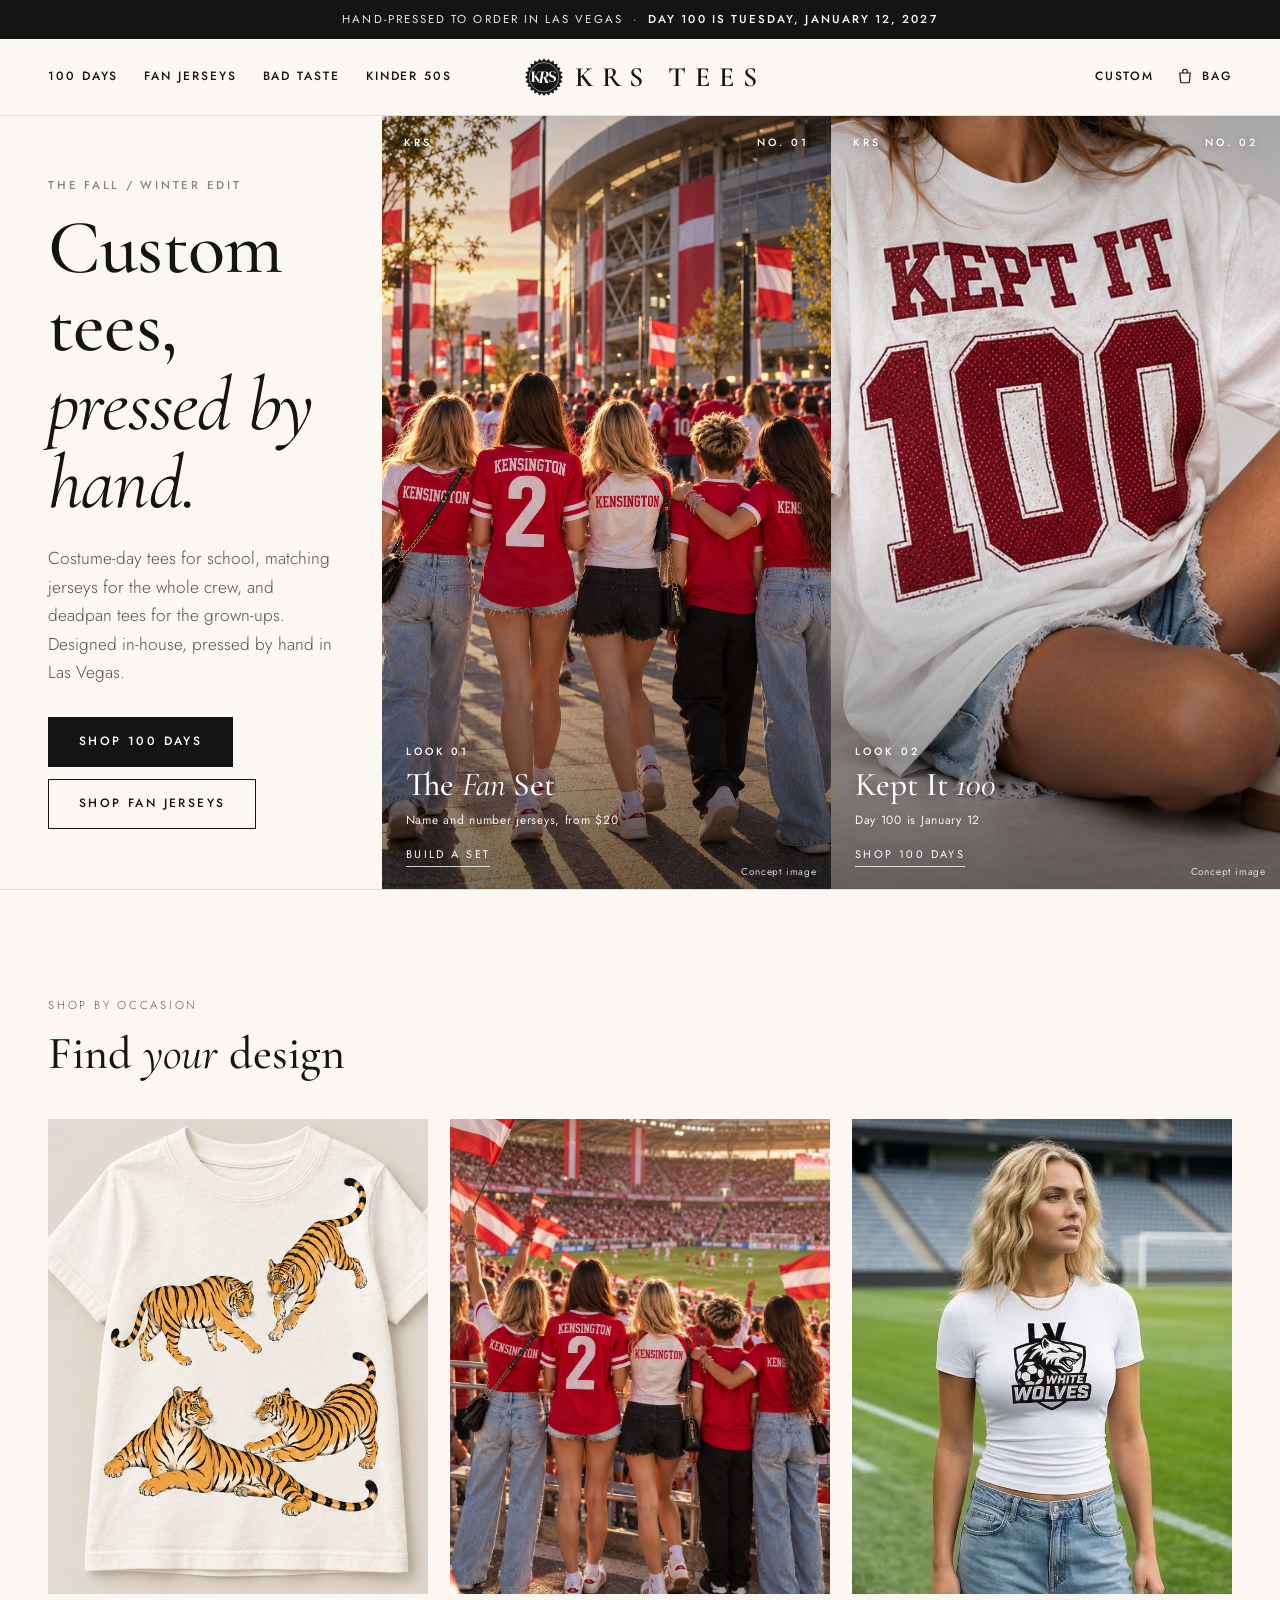
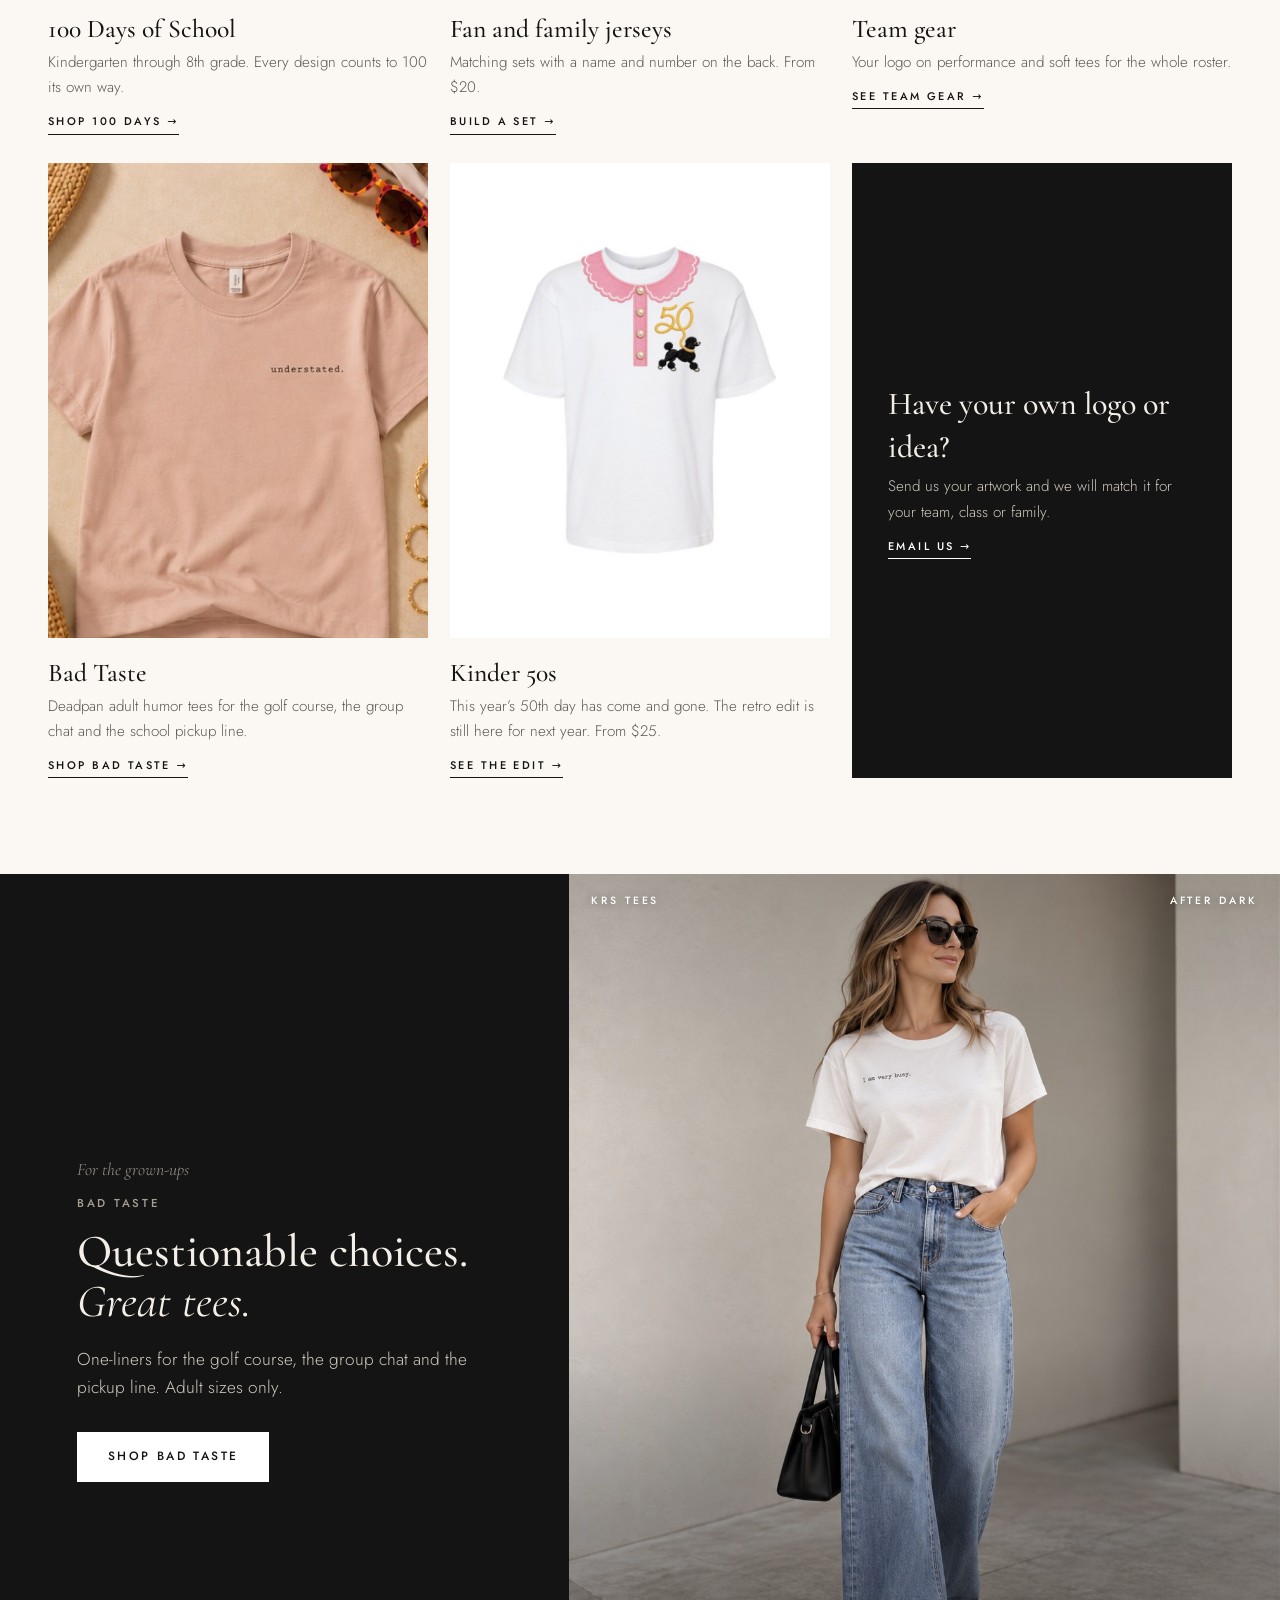
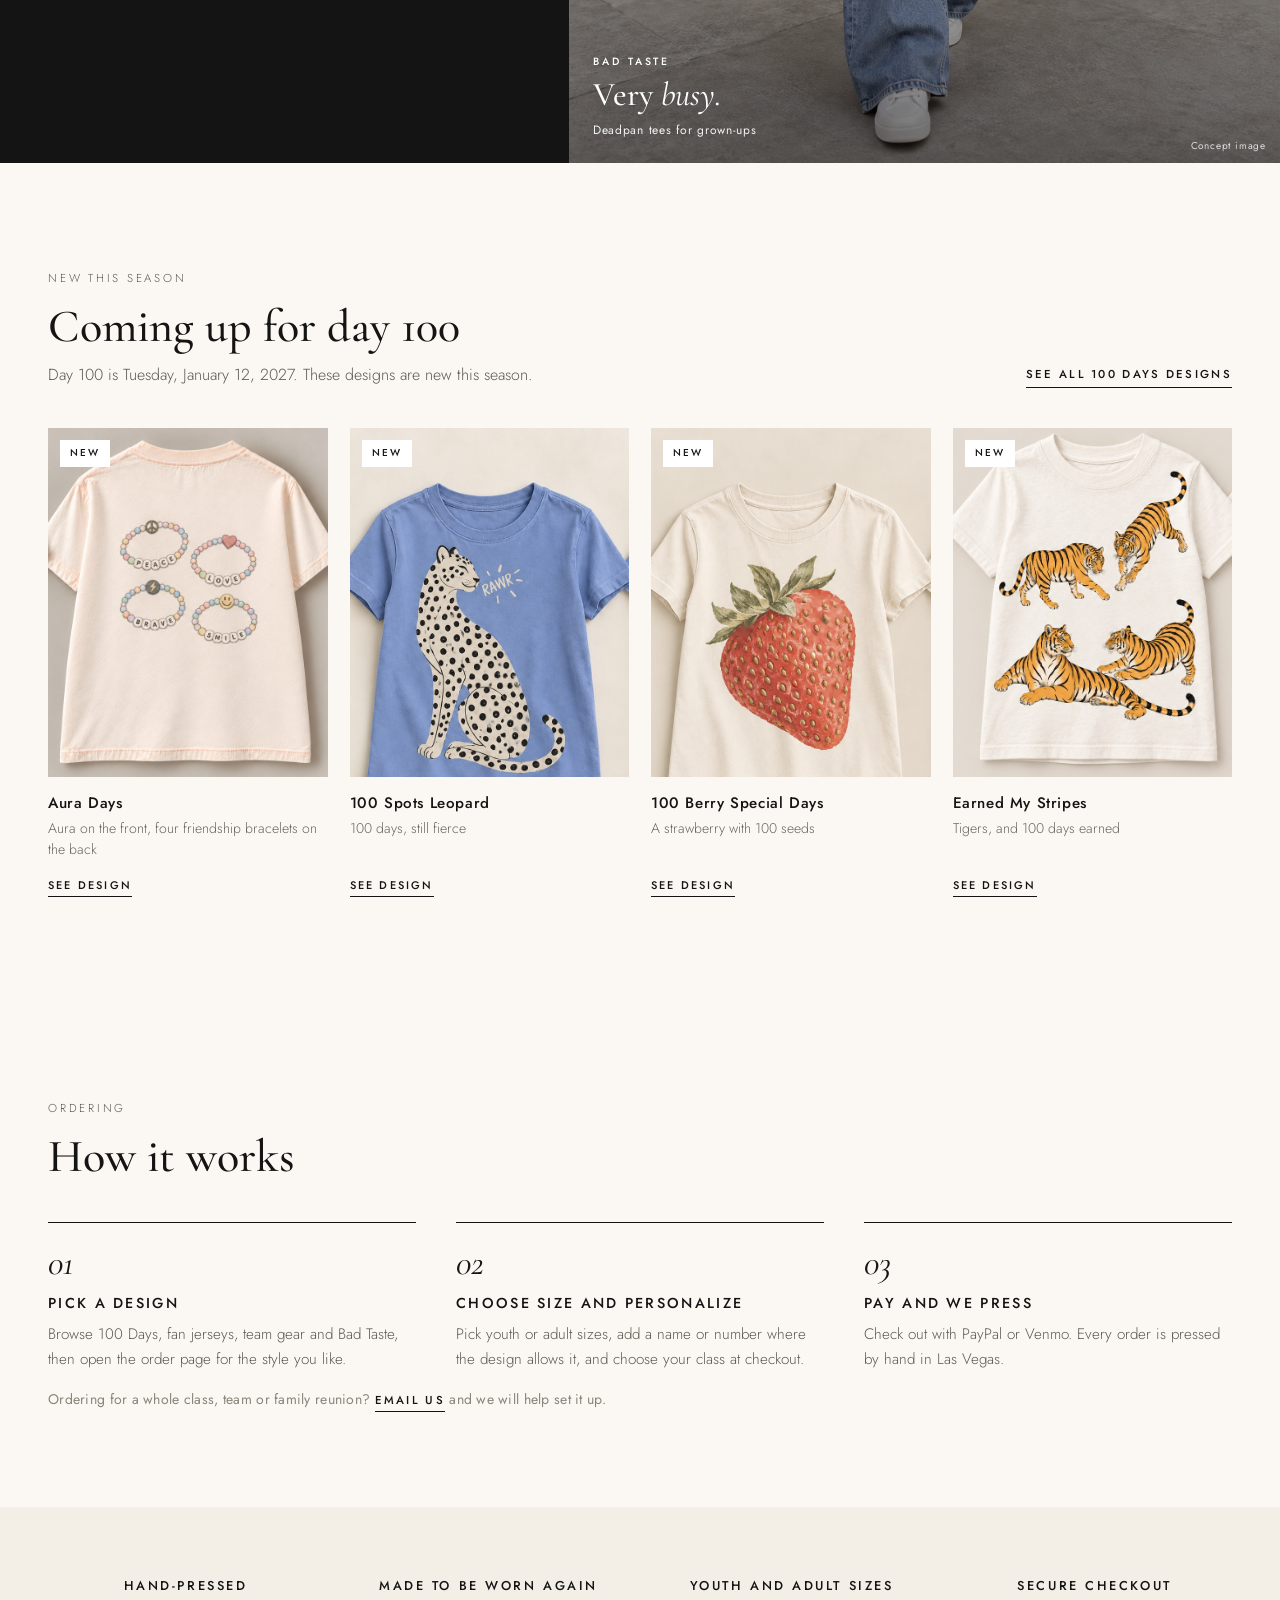
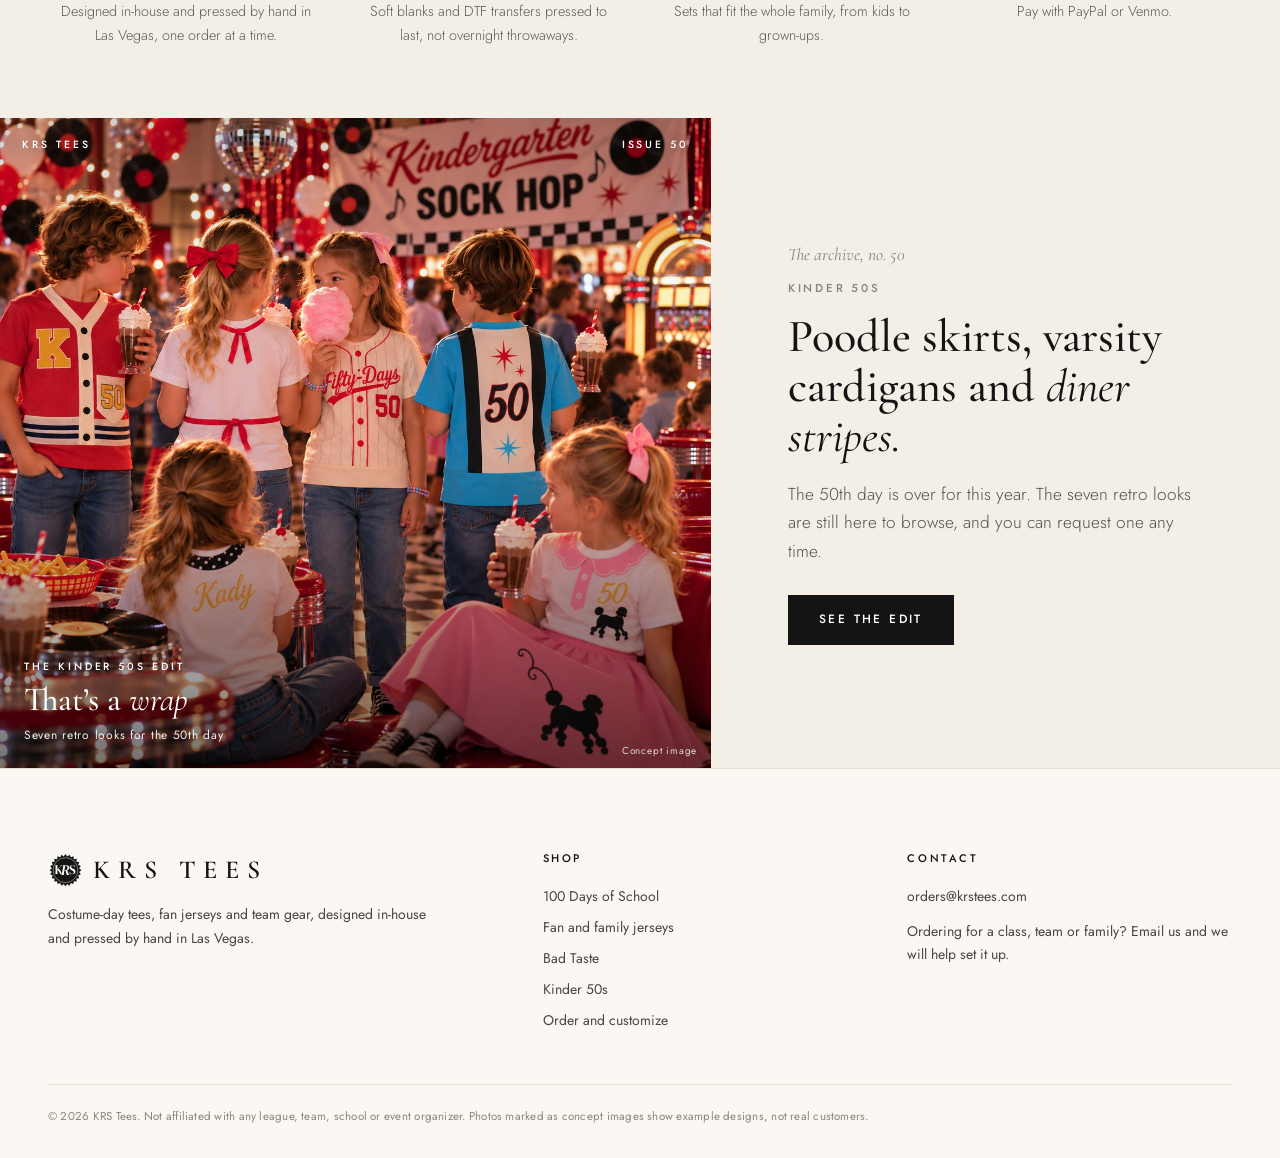
==== commit 1111cbe4: "Redesign with new logo and Kinder 50s moved to the bottom" ====
--- a/index.html
+++ b/index.html
@@ -4,9 +4,9 @@
 <meta charset="utf-8">
 <meta name="viewport" content="width=device-width,initial-scale=1">
 <title>KRS Tees | Costume-day tees, fan jerseys and team gear</title>
-<meta name="description" content="Retro Kinder 50s tees, 100 Days of School designs, family and fan jerseys and team gear. Designed in-house and pressed by hand in Las Vegas.">
+<meta name="description" content="100 Days of School designs, family and fan jerseys, team gear and retro Kinder 50s tees. Designed in-house and pressed by hand in Las Vegas.">
 <meta property="og:title" content="KRS Tees | Costume-day tees, fan jerseys and team gear">
-<meta property="og:description" content="Retro Kinder 50s tees, 100 Days of School designs, family and fan jerseys and team gear. Designed in-house and pressed by hand in Las Vegas.">
+<meta property="og:description" content="100 Days of School designs, family and fan jerseys, team gear and retro Kinder 50s tees. Designed in-house and pressed by hand in Las Vegas.">
 <meta property="og:type" content="website">
 <meta property="og:image" content="https://krstees.com/images/site/k50-varsity-red.jpg">
 <link rel="icon" href="/favicon.ico" sizes="any">
@@ -19,7 +19,7 @@
 <body>
 <div class="topbar">Hand-pressed to order in Las Vegas &nbsp;&middot;&nbsp; <b>Day 100 is Tuesday, January 12, 2027</b></div>
 <header class="site-header"><div class="wrap hdr">
-<nav class="nav" aria-label="Main"><a href="/kinder-50s.html">Kinder 50s</a><a href="/100days.html">100 Days</a><a href="/fan-jerseys.html">Fan Jerseys</a><a href="/bad-taste.html">Bad Taste</a></nav>
+<nav class="nav" aria-label="Main"><a href="/100days.html">100 Days</a><a href="/fan-jerseys.html">Fan Jerseys</a><a href="/bad-taste.html">Bad Taste</a><a href="/kinder-50s.html">Kinder 50s</a></nav>
 <a class="brand" href="/" aria-label="KRS Tees home"><img src="/images/logo/krs-monogram-black.svg" alt="" width="40" height="38"><span>KRS TEES</span></a>
 <div class="hdr-r"><a class="hide-sm" href="/order.html#customize-tee">Custom</a><a class="bag" href="/order.html#cartSection" aria-label="Shopping bag"><svg viewBox="0 0 24 24" aria-hidden="true"><path d="M5 8h14l-1.2 12.2a1 1 0 0 1-1 .8H7.2a1 1 0 0 1-1-.8z"/><path d="M9 8V6a3 3 0 0 1 6 0v2"/></svg><span>Bag</span></a></div>
 </div></header>
@@ -29,7 +29,7 @@
 <p class="eyebrow">The Fall / Winter Edit</p>
 <h1>Custom tees, <em>pressed by hand.</em></h1>
 <p class="lead">Costume-day tees for school, matching jerseys for the whole crew, and deadpan tees for the grown-ups. Designed in-house, pressed by hand in Las Vegas.</p>
-<div class="btnrow"><a class="btn" href="/kinder-50s.html">Shop Kinder 50s</a><a class="btn btn-ghost" href="/100days.html">Shop 100 Days</a></div>
+<div class="btnrow"><a class="btn" href="/100days.html">Shop 100 Days</a><a class="btn btn-ghost" href="/fan-jerseys.html">Shop Fan Jerseys</a></div>
 </div>
 <a class="ed" href="/fan-jerseys.html"><img src="/images/site/fans-1.jpg" alt="Friends in matching red name and number jerseys walking toward a stadium" loading="lazy" style="object-position:center 45%"><span class="mast"><span>KRS</span><span>No. 01</span></span><span class="cap"><span class="k">Look 01</span><span class="t">The <em>Fan</em> Set</span><span class="s">Name and number jerseys, from $20</span><span class="go">Build a set</span></span><span class="note-c">Concept image</span></a>
 <a class="ed" href="/100days.html"><img src="/images/site/days-kept-it-100.jpg" alt="Kept It 100 varsity tee" loading="lazy" style="object-position:center 35%"><span class="mast"><span>KRS</span><span>No. 02</span></span><span class="cap"><span class="k">Look 02</span><span class="t">Kept It <em>100</em></span><span class="s">Day 100 is January 12</span><span class="go">Shop 100 Days</span></span><span class="note-c">Concept image</span></a>
@@ -38,18 +38,14 @@
 <section class="sec"><div class="wrap">
 <div class="sechead"><div><p class="eyebrow">Shop by occasion</p><h2>Find <em>your</em> design</h2></div></div>
 <div class="occ">
-<a class="oc" href="/kinder-50s.html"><div class="im"><img src="/images/site/k50-varsity-red.jpg" alt="Red 50s varsity cardigan tee" loading="lazy"></div><div class="tx"><h3>Kinder 50s</h3><p>Retro costume tees for the 50th day of school. From $25.</p><span class="go">Shop Kinder 50s &rarr;</span></div></a>
 <a class="oc" href="/100days.html"><div class="im"><img src="/images/site/days-tigers.jpg" alt="Earned My Stripes tiger tee" loading="lazy" style="object-position:center 35%"></div><div class="tx"><h3>100 Days of School</h3><p>Kindergarten through 8th grade. Every design counts to 100 its own way.</p><span class="go">Shop 100 Days &rarr;</span></div></a>
 <a class="oc" href="/fan-jerseys.html"><div class="im"><img src="/images/site/fans-stadium.jpg" alt="A packed stadium with red and white flags" loading="lazy" style="object-position:center 60%"></div><div class="tx"><h3>Fan and family jerseys</h3><p>Matching sets with a name and number on the back. From $20.</p><span class="go">Build a set &rarr;</span></div></a>
 <a class="oc" href="/fan-jerseys.html#teams"><div class="im"><img src="/images/site/wolves-white-field.jpg" alt="Woman in a white LV White Wolves team tee on a soccer field" loading="lazy" style="object-position:center 20%"></div><div class="tx"><h3>Team gear</h3><p>Your logo on performance and soft tees for the whole roster.</p><span class="go">See team gear &rarr;</span></div></a>
 <a class="oc" href="/bad-taste.html"><div class="im"><img src="/images/site/bad-understated.jpg" alt="understated. typewriter tee" loading="lazy"></div><div class="tx"><h3>Bad Taste</h3><p>Deadpan adult humor tees for the golf course, the group chat and the school pickup line.</p><span class="go">Shop Bad Taste &rarr;</span></div></a>
+<a class="oc" href="/kinder-50s.html"><div class="im"><img src="/images/site/k50-poodle-collar.jpg" alt="White tee with a pink Peter Pan collar and a black poodle with a gold 50" loading="lazy" style="object-fit:contain;background:#fff"></div><div class="tx"><h3>Kinder 50s</h3><p>This year&rsquo;s 50th day has come and gone. The retro edit is still here for next year. From $25.</p><span class="go">See the edit &rarr;</span></div></a>
 <div class="oc cta"><div class="tx"><h3>Have your own logo or idea?</h3><p style="margin-top:6px">Send us your artwork and we will match it for your team, class or family.</p><a class="go" href="mailto:orders@krstees.com?subject=Custom%20order">Email us &rarr;</a></div></div>
 </div></div></section>
 
-<section class="feature">
-<figure class="ed"><img src="/images/site/sockhop.jpg" alt="Kids at a 1950s sock hop wearing retro Kinder 50s tees" loading="lazy" style="object-position:center"><span class="mast"><span>KRS Tees</span><span>Issue 50</span></span><span class="cap"><span class="k">The Kinder 50s Edit</span><span class="t">Sock hop, <em>but make it couture</em></span><span class="s">Seven retro looks for the 50th day</span></span><span class="note-c">Concept image</span></figure>
-<div class="txt"><p class="num">The edit, no. 50</p><p class="eyebrow">Kinder 50s</p><h2>Poodle skirts, varsity cardigans and <em>diner stripes.</em></h2><p class="lead">Seven retro costume tees for the 50th day of school, in youth and adult sizes. Add a name on select designs.</p><div class="btnrow"><a class="btn" href="/kinder-50s.html">Shop the edit</a></div></div>
-</section>
 <section class="feature flip dark">
 <figure class="ed"><img src="/images/site/bad-busy.jpg" alt="Woman in a white I Am Very Busy tee and wide-leg jeans" loading="lazy" style="object-position:center 25%"><span class="mast"><span>KRS Tees</span><span>After Dark</span></span><span class="cap"><span class="k">Bad Taste</span><span class="t">Very <em>busy.</em></span><span class="s">Deadpan tees for grown-ups</span></span><span class="note-c">Concept image</span></figure>
 <div class="txt"><p class="num">For the grown-ups</p><p class="eyebrow">Bad Taste</p><h2>Questionable choices. <em>Great tees.</em></h2><p class="lead">One-liners for the golf course, the group chat and the pickup line. Adult sizes only.</p><div class="btnrow"><a class="btn btn-white" href="/bad-taste.html">Shop Bad Taste</a></div></div>
@@ -68,7 +64,7 @@
 <section class="sec"><div class="wrap">
 <div class="sechead"><div><p class="eyebrow">Ordering</p><h2>How it works</h2></div></div>
 <div class="steps">
-<div class="step"><h3>Pick a design</h3><p>Browse Kinder 50s, 100 Days, fan jerseys and team gear, then open the order page for the style you like.</p></div>
+<div class="step"><h3>Pick a design</h3><p>Browse 100 Days, fan jerseys, team gear and Bad Taste, then open the order page for the style you like.</p></div>
 <div class="step"><h3>Choose size and personalize</h3><p>Pick youth or adult sizes, add a name or number where the design allows it, and choose your class at checkout.</p></div>
 <div class="step"><h3>Pay and we press</h3><p>Check out with PayPal or Venmo. Every order is pressed by hand in Las Vegas.</p></div>
 </div>
@@ -82,12 +78,16 @@
 <div><h3>Youth and adult sizes</h3><p>Sets that fit the whole family, from kids to grown-ups.</p></div>
 <div><h3>Secure checkout</h3><p>Pay with PayPal or Venmo.</p></div>
 </div></div></section>
+<section class="feature">
+<figure class="ed"><img src="/images/site/sockhop.jpg" alt="Kids at a 1950s sock hop wearing retro Kinder 50s tees" loading="lazy" style="object-position:center"><span class="mast"><span>KRS Tees</span><span>Issue 50</span></span><span class="cap"><span class="k">The Kinder 50s Edit</span><span class="t">That&rsquo;s a <em>wrap</em></span><span class="s">Seven retro looks for the 50th day</span></span><span class="note-c">Concept image</span></figure>
+<div class="txt"><p class="num">The archive, no. 50</p><p class="eyebrow">Kinder 50s</p><h2>Poodle skirts, varsity cardigans and <em>diner stripes.</em></h2><p class="lead">The 50th day is over for this year. The seven retro looks are still here to browse, and you can request one any time.</p><div class="btnrow"><a class="btn" href="/kinder-50s.html">See the edit</a></div></div>
+</section>
 </main>
 <footer>
 <div class="wrap">
 <div class="fg">
 <div><div class="fb"><img src="/images/logo/krs-monogram-black.svg" alt="" width="34" height="33"><span>KRS TEES</span></div><p style="margin-top:12px;max-width:28em">Costume-day tees, fan jerseys and team gear, designed in-house and pressed by hand in Las Vegas.</p></div>
-<div><h4>Shop</h4><a href="/kinder-50s.html">Kinder 50s</a><a href="/100days.html">100 Days of School</a><a href="/fan-jerseys.html">Fan and family jerseys</a><a href="/bad-taste.html">Bad Taste</a><a href="/order.html">Order and customize</a></div>
+<div><h4>Shop</h4><a href="/100days.html">100 Days of School</a><a href="/fan-jerseys.html">Fan and family jerseys</a><a href="/bad-taste.html">Bad Taste</a><a href="/kinder-50s.html">Kinder 50s</a><a href="/order.html">Order and customize</a></div>
 <div><h4>Contact</h4><a href="mailto:orders@krstees.com">orders@krstees.com</a><p style="margin-top:8px">Ordering for a class, team or family? Email us and we will help set it up.</p></div>
 </div>
 <div class="legal">&copy; 2026 KRS Tees. Not affiliated with any league, team, school or event organizer. Photos marked as concept images show example designs, not real customers.</div>
